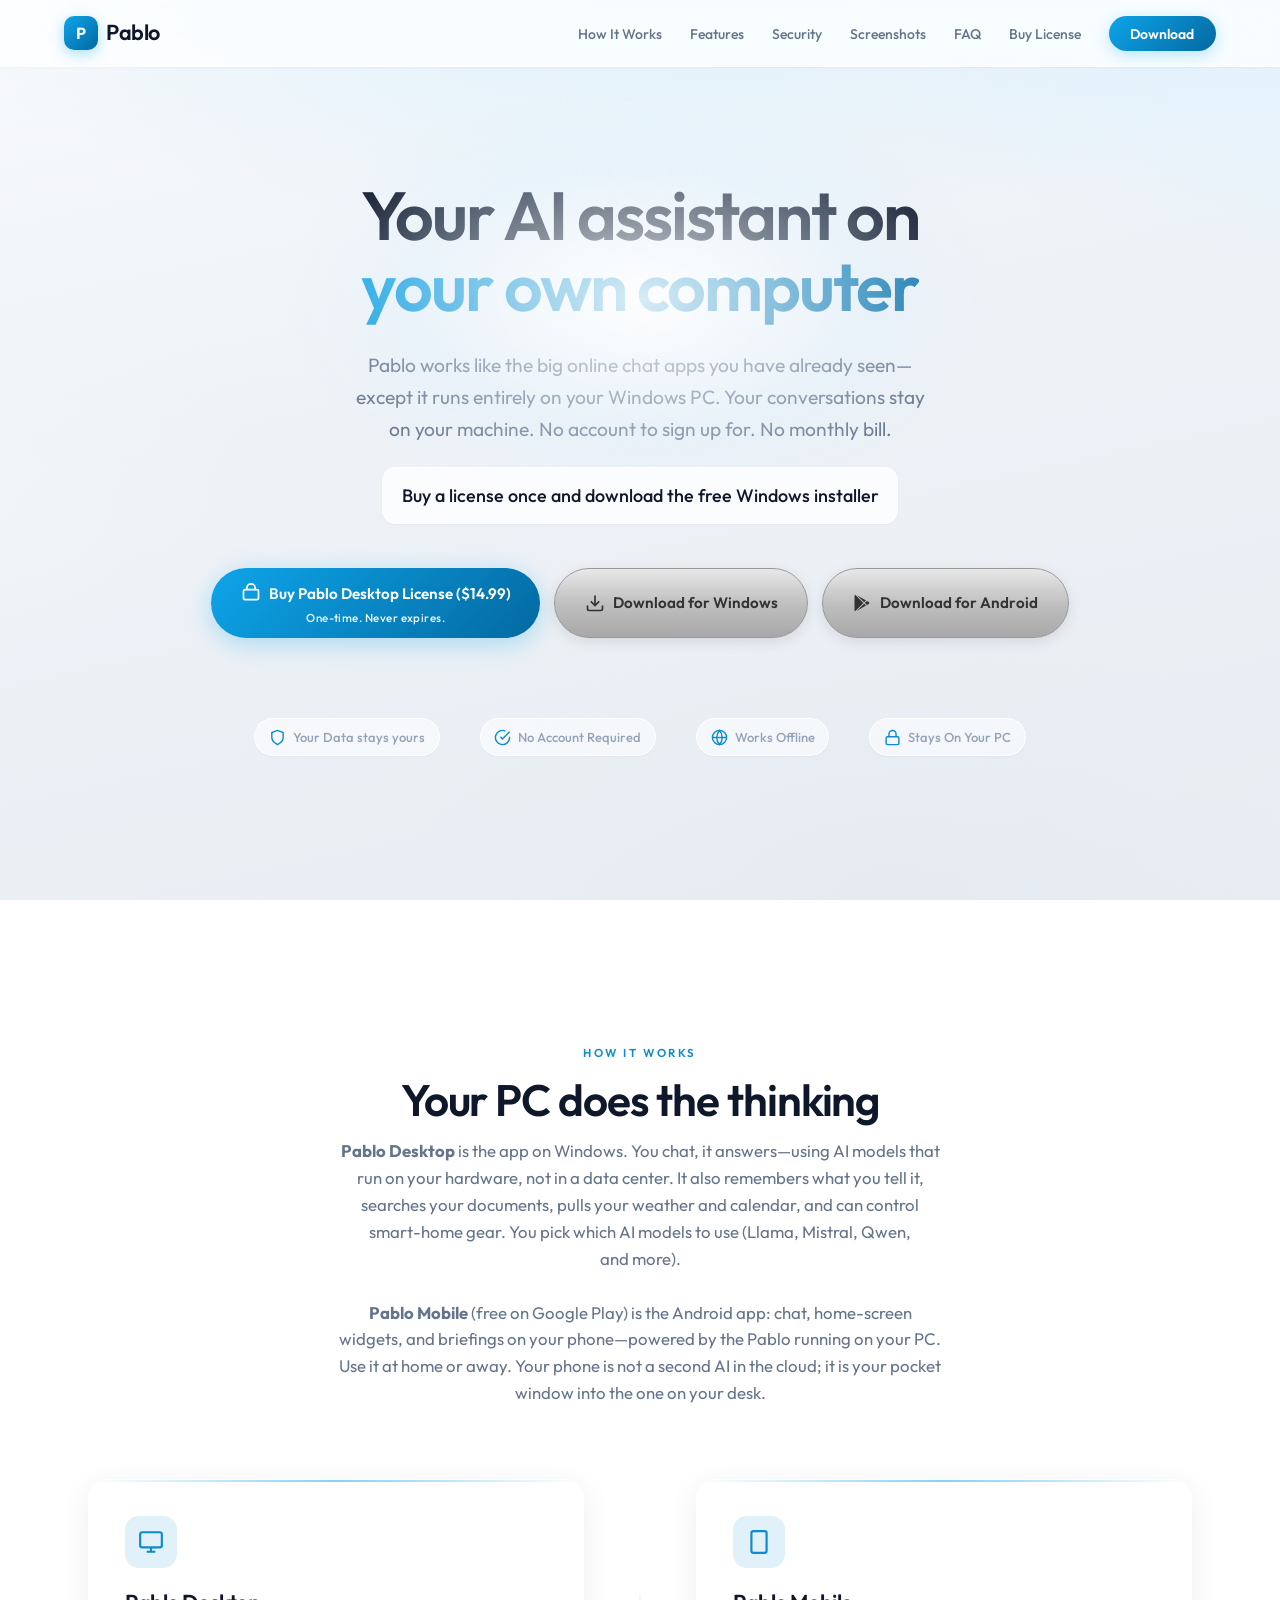
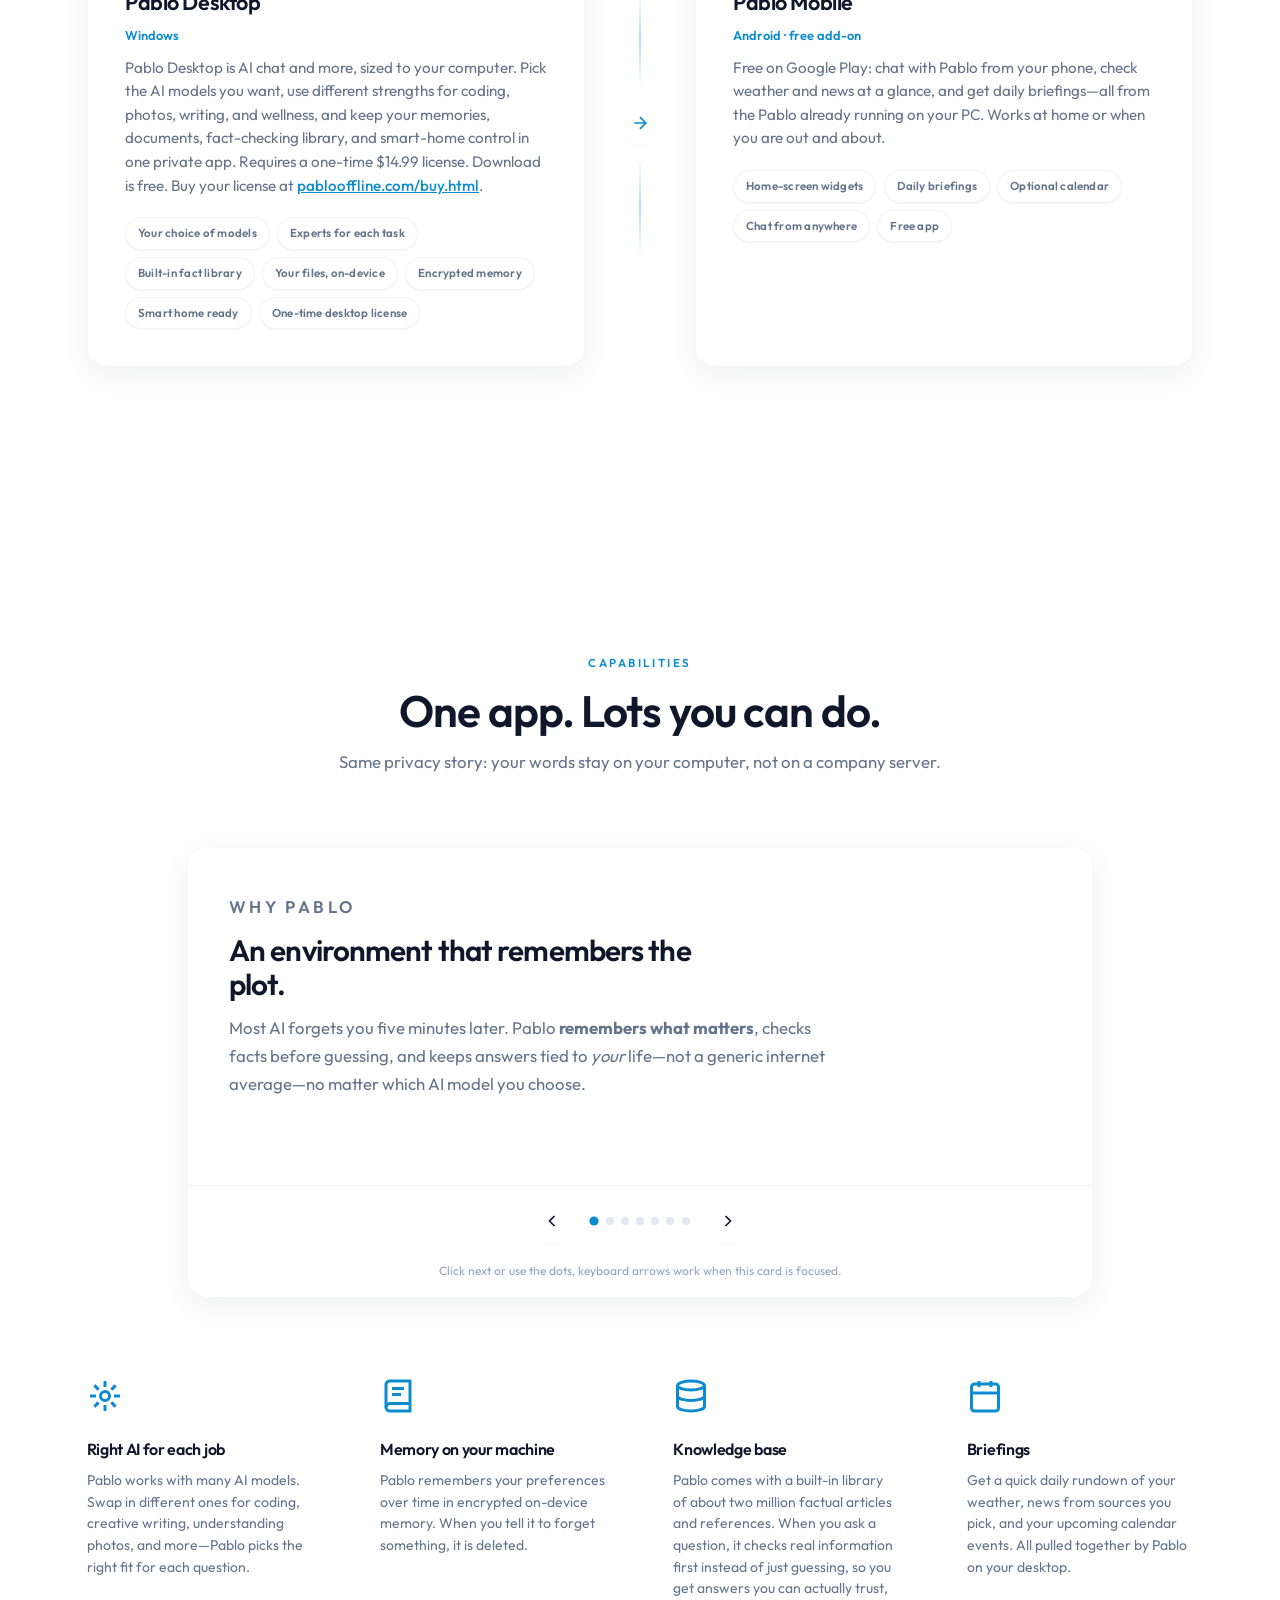
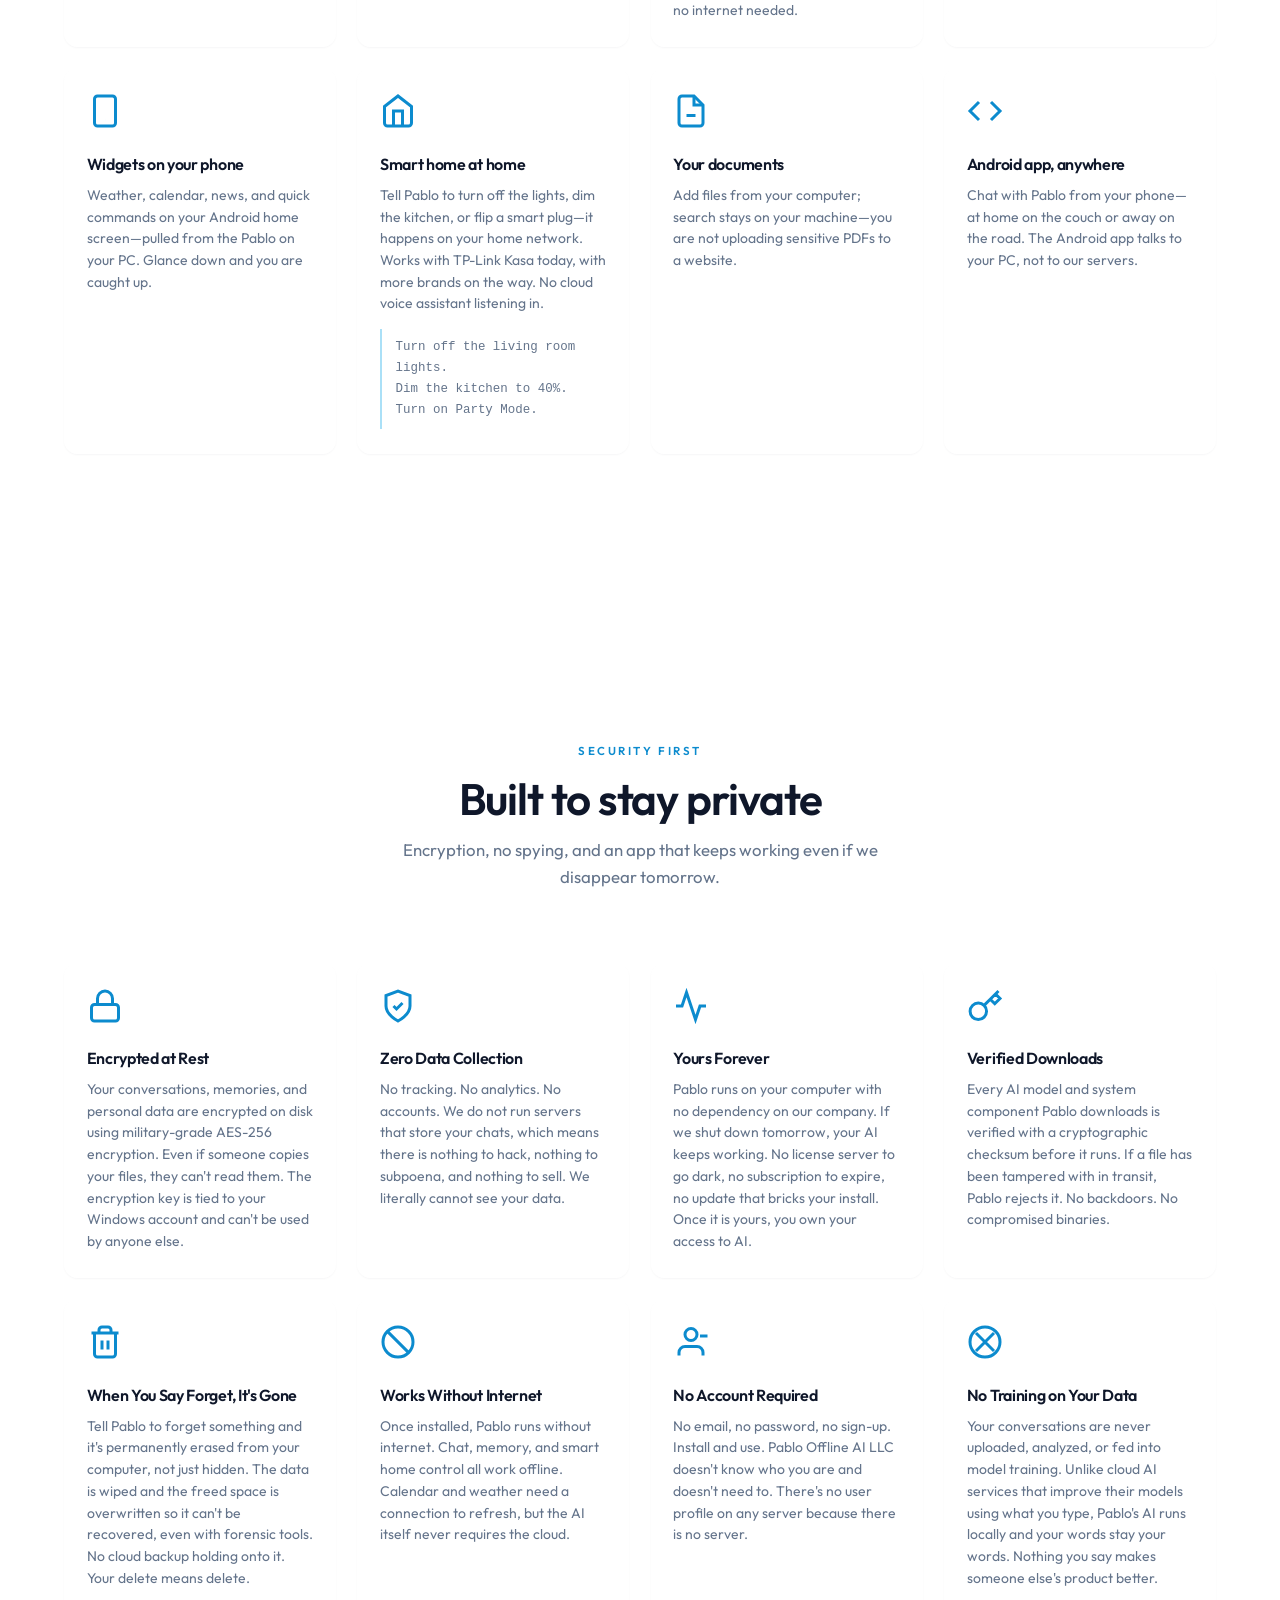
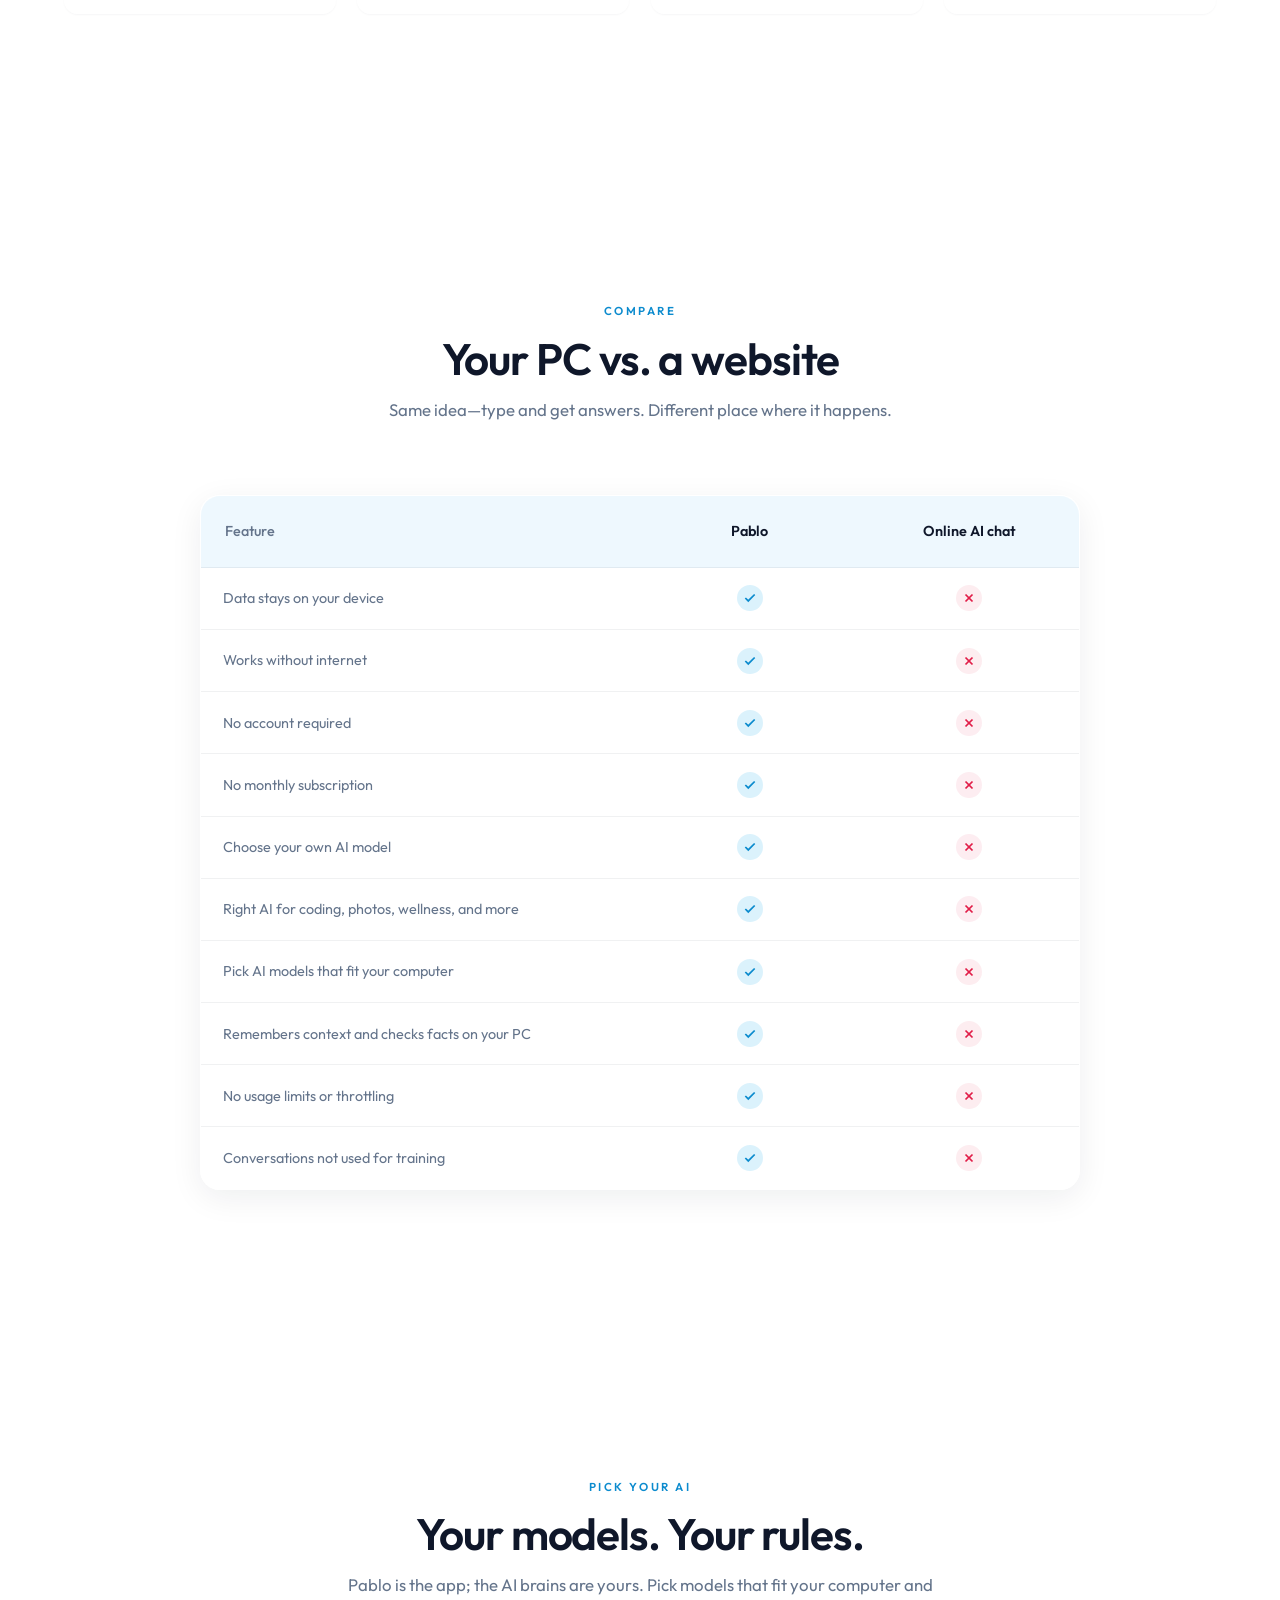
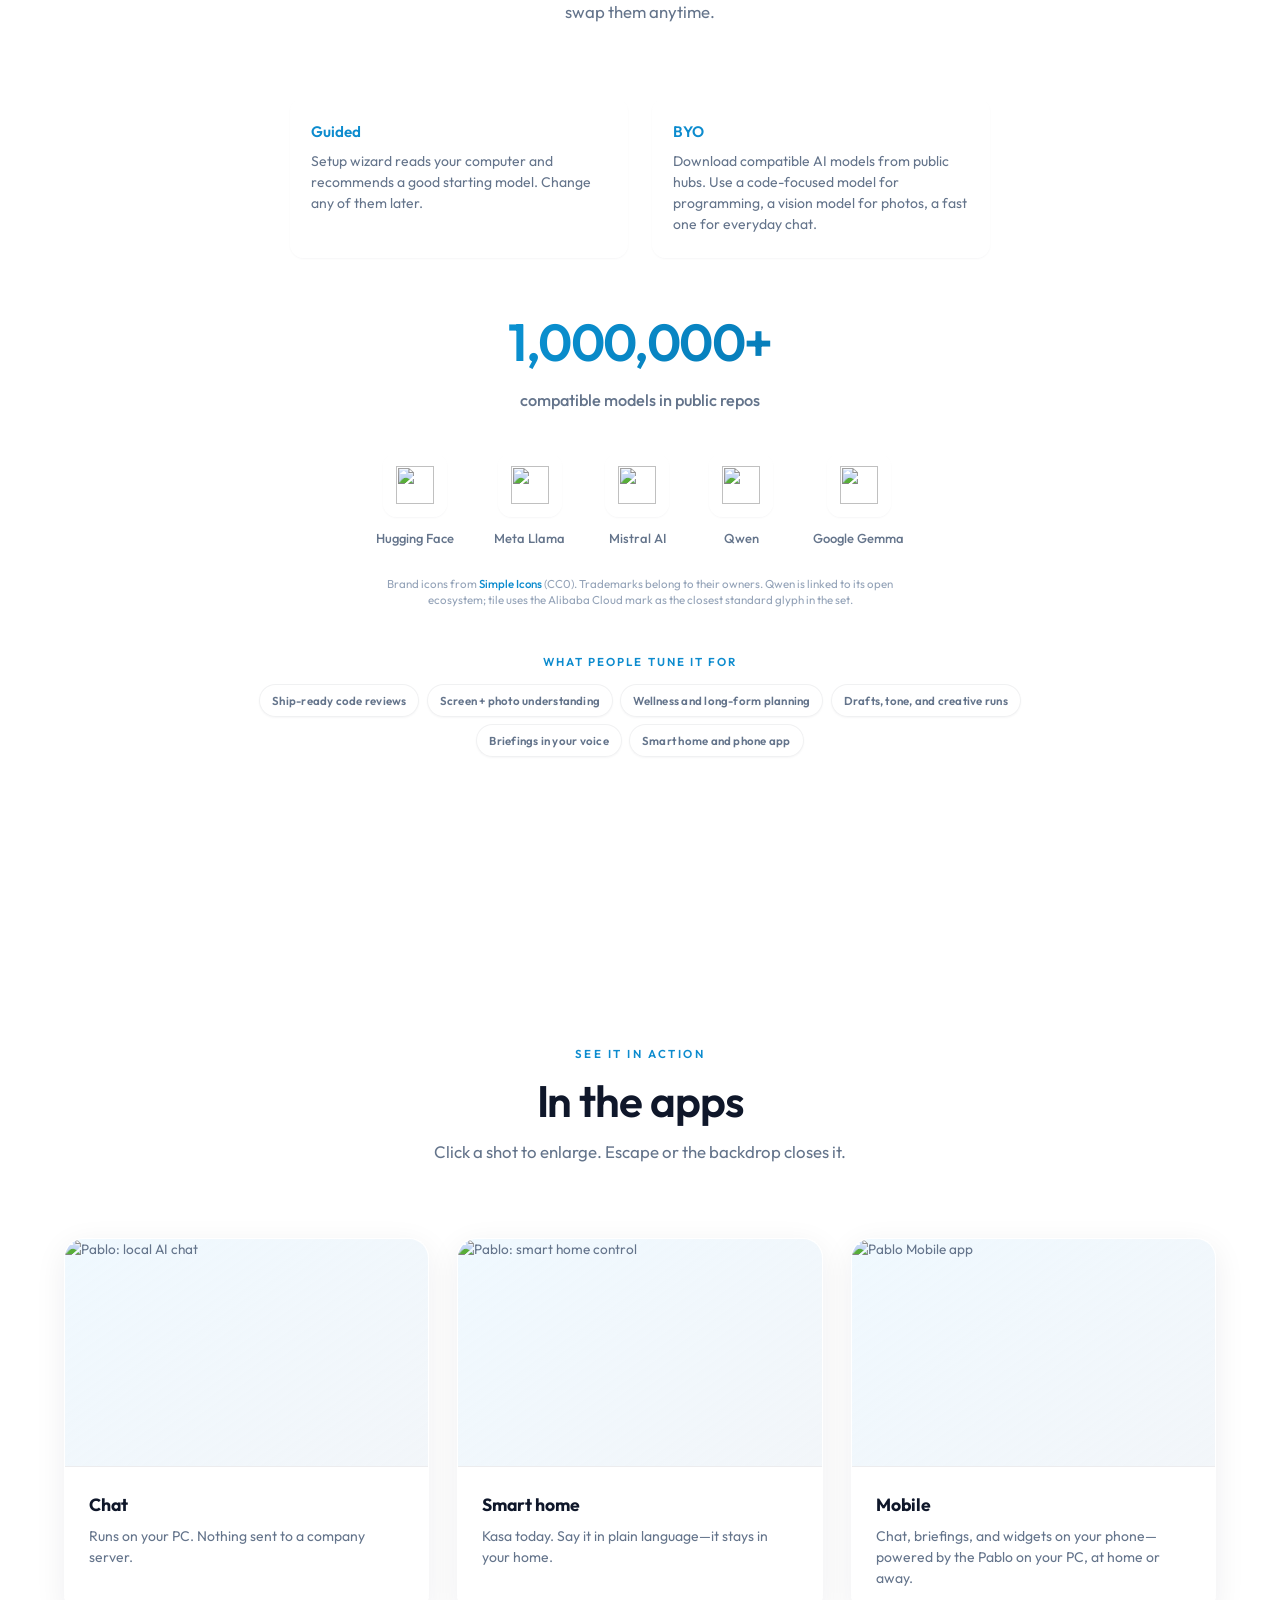
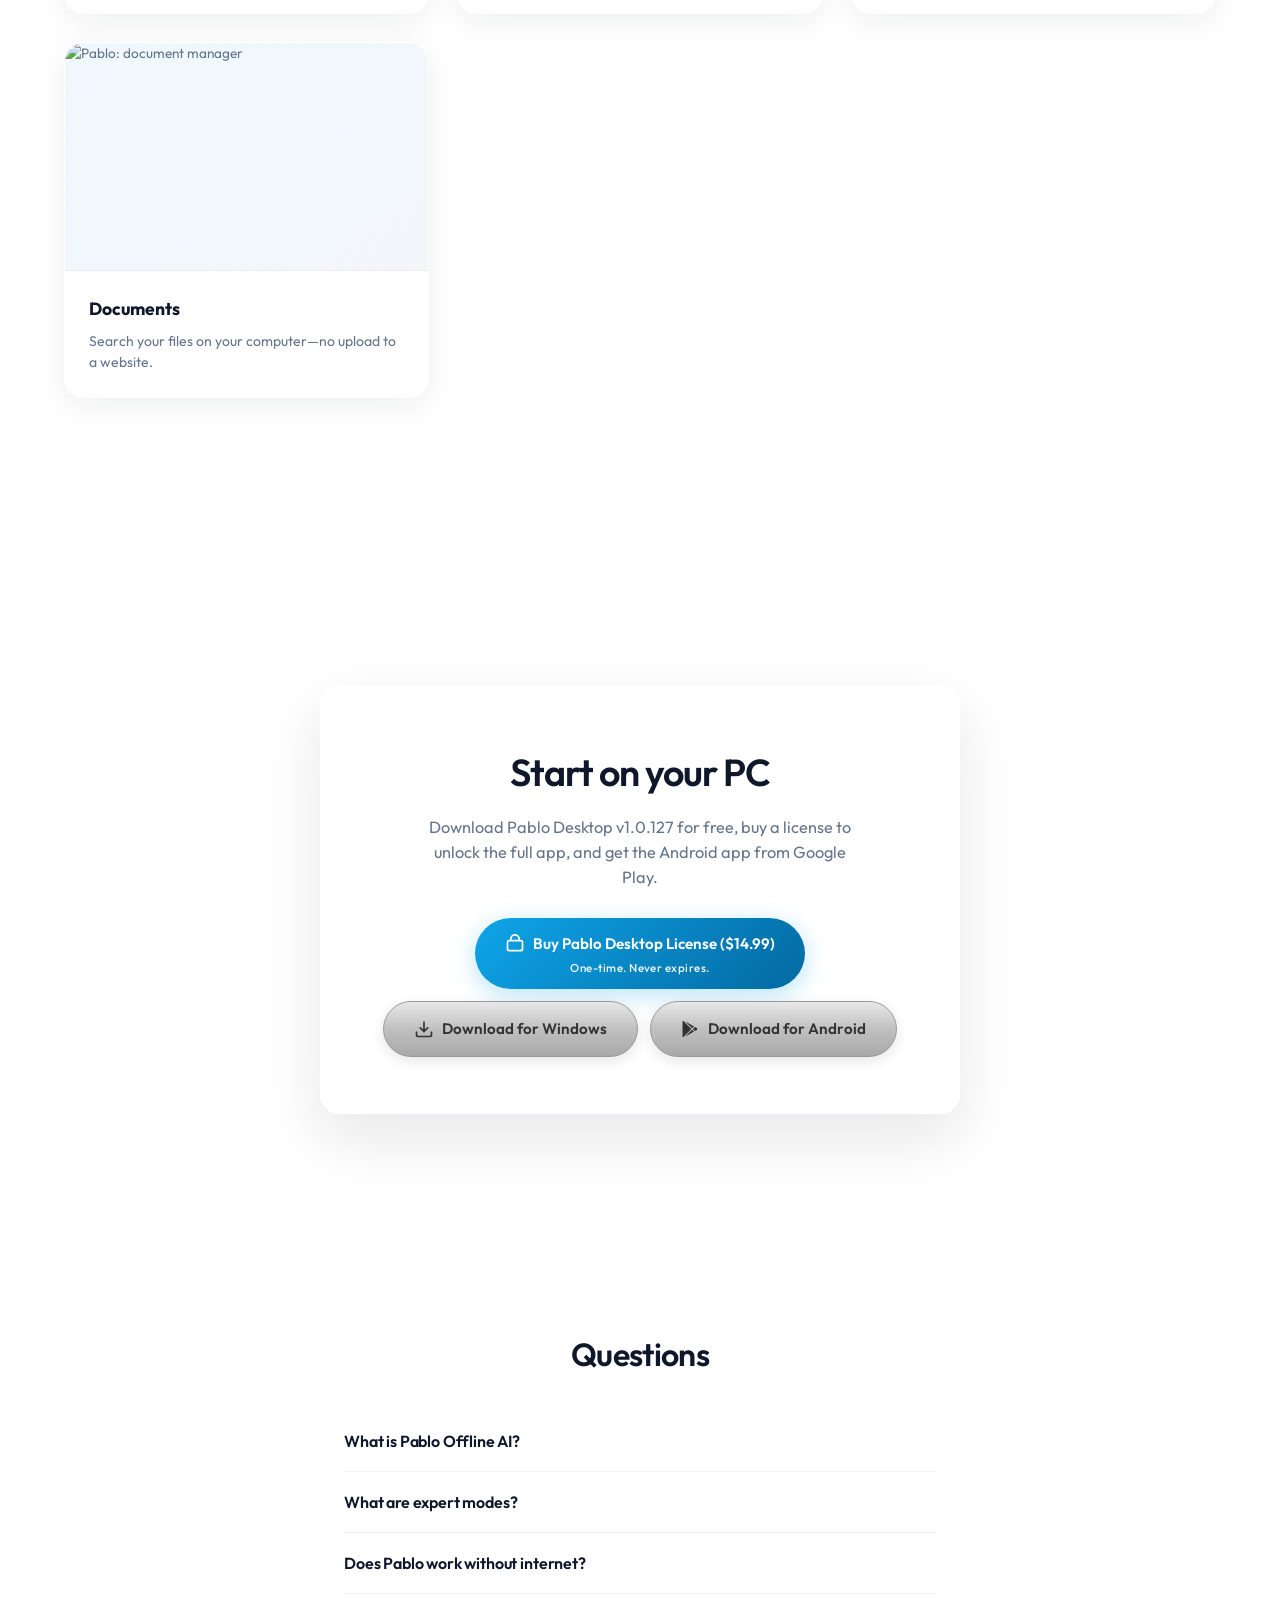
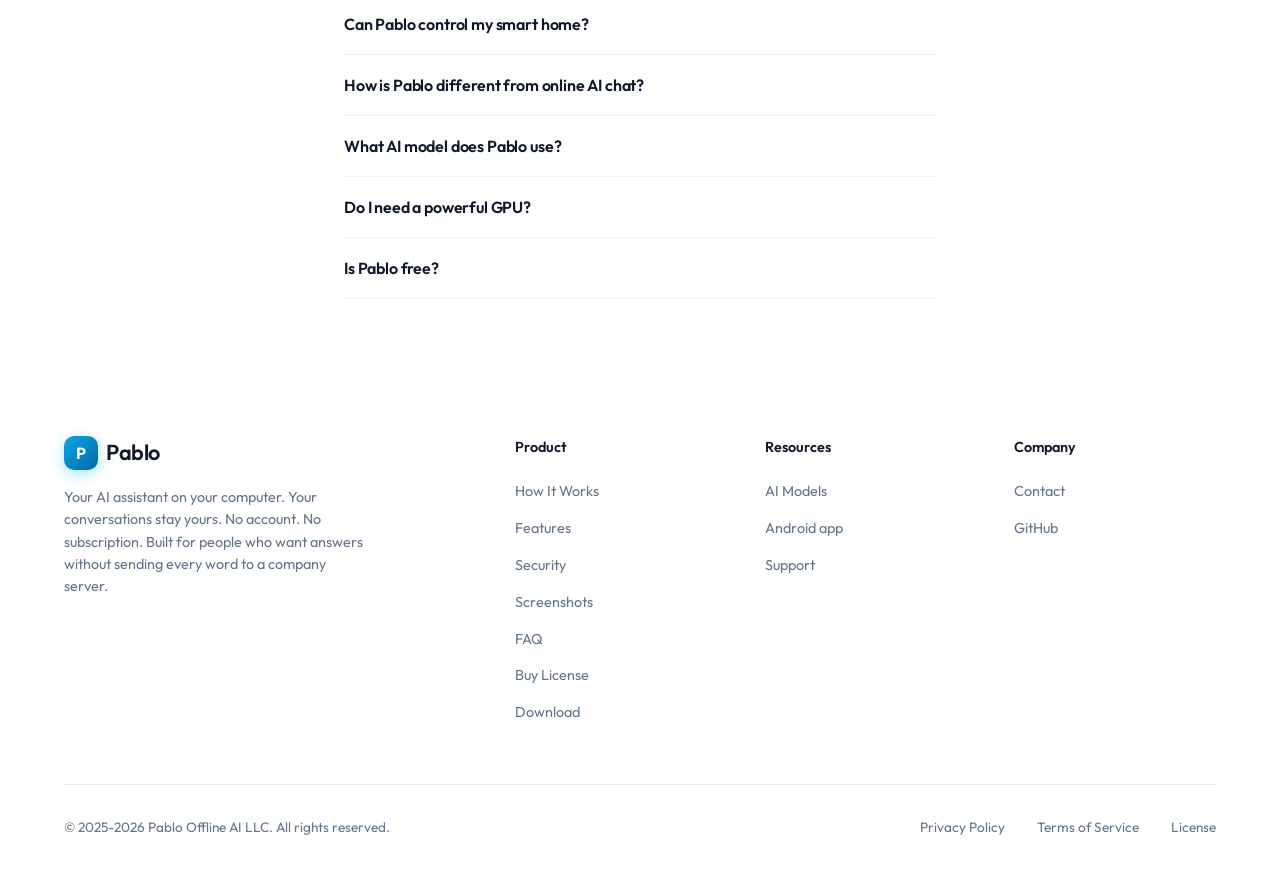
==== index.html @ 3b5ea23f "Update hero description in index.html" ====
<!DOCTYPE html>
<html lang="en">
<head>
    <meta charset="UTF-8">
    <meta name="viewport" content="width=device-width, initial-scale=1.0">
    <title>Pablo Offline AI: Your Private Assistant on Your Windows PC</title>
    <meta name="description" content="Pablo is your AI assistant that runs on your computer—not on someone else's servers. Ask questions, get answers, remember context, control smart home, and use a free Android companion. No account. No subscription. Free Windows download; one-time license unlocks the full app.">
    <meta name="keywords" content="offline ai chat, private ai assistant, ai on your computer, windows ai chat, smart home ai, pablo offline ai, no subscription ai, encrypted ai memory">
    <link rel="canonical" href="https://www.pablooffline.com/">
    <meta name="theme-color" content="#f8fafc">

    <!-- Open Graph -->
    <meta property="og:title" content="Pablo Offline AI: Your assistant on Your PC">
    <meta property="og:description" content="Works like online AI service—but runs on your Windows PC. Your conversations stay private. No account, no subscription. Free download; one-time license unlocks the full desktop app; Android companion is free.">
    <meta property="og:type" content="website">
    <meta property="og:url" content="https://www.pablooffline.com/">
    <meta property="og:site_name" content="Pablo Offline AI">

    <link rel="preconnect" href="https://fonts.googleapis.com">
    <link rel="preconnect" href="https://fonts.gstatic.com" crossorigin>
    <link href="https://fonts.googleapis.com/css2?family=Outfit:wght@300;400;500;600;700&display=swap" rel="stylesheet">
    <style>
        * {
            margin: 0;
            padding: 0;
            box-sizing: border-box;
        }

        :root {
            --snow: #f8fafc;
            --frost: #eef2f7;
            --ice: #e2e8f0;
            --glass: rgba(255, 255, 255, 0.55);
            --glass-strong: rgba(255, 255, 255, 0.78);
            --glass-border: rgba(255, 255, 255, 0.9);
            --glass-outline: rgba(15, 23, 42, 0.06);
            --text: #0f172a;
            --text-muted: #64748b;
            --text-soft: #94a3b8;
            --accent: #0c8bce;
            --accent-hover: #0a6fa8;
            --accent-dim: rgba(12, 139, 206, 0.12);
            --border: rgba(15, 23, 42, 0.08);
            --shadow-sm: 0 1px 2px rgba(15, 23, 42, 0.04);
            --shadow-md: 0 8px 32px rgba(15, 23, 42, 0.07);
            --shadow-lg: 0 24px 64px rgba(15, 23, 42, 0.1);
            --gradient-1: linear-gradient(135deg, #0ea5e9 0%, #0369a1 100%);
            --gradient-2: linear-gradient(135deg, #38bdf8 0%, #0c8bce 100%);
            --radius: 20px;
            --radius-sm: 14px;
            --blur: blur(28px) saturate(160%);
        }

        html {
            scroll-behavior: smooth;
            color-scheme: light;
        }

        body {
            font-family: 'Outfit', -apple-system, BlinkMacSystemFont, 'Segoe UI', sans-serif;
            color: var(--text);
            line-height: 1.55;
            font-weight: 400;
            overflow-x: hidden;
            position: relative;
            min-height: 100vh;
        }

        body::before {
            content: '';
            position: fixed;
            inset: 0;
            z-index: -2;
            background:
                radial-gradient(ellipse 120% 90% at 50% -25%, rgba(186, 230, 253, 0.65) 0%, transparent 58%),
                radial-gradient(ellipse 70% 50% at 105% 5%, rgba(224, 242, 254, 0.85) 0%, transparent 52%),
                radial-gradient(ellipse 55% 45% at -5% 55%, rgba(241, 245, 249, 0.95) 0%, transparent 48%),
                radial-gradient(ellipse 80% 60% at 70% 100%, rgba(226, 232, 240, 0.5) 0%, transparent 50%),
                linear-gradient(168deg, #f8fafc 0%, #eef2f7 42%, #e8edf3 100%);
            pointer-events: none;
        }

        body::after {
            content: '';
            position: fixed;
            inset: 0;
            z-index: -1;
            background-image:
                radial-gradient(circle at 20% 30%, rgba(255, 255, 255, 0.35) 0%, transparent 2px),
                radial-gradient(circle at 80% 70%, rgba(255, 255, 255, 0.25) 0%, transparent 1.5px);
            background-size: 120px 120px, 180px 180px;
            opacity: 0.45;
            pointer-events: none;
        }

        /* Navigation */
        nav {
            position: fixed;
            top: 0;
            left: 0;
            right: 0;
            z-index: 1000;
            padding: 1rem 5%;
            display: flex;
            justify-content: space-between;
            align-items: center;
            background: var(--glass-strong);
            backdrop-filter: var(--blur);
            -webkit-backdrop-filter: var(--blur);
            border-bottom: 1px solid var(--glass-border);
            box-shadow: var(--shadow-sm);
        }

        .logo {
            font-size: 1.35rem;
            font-weight: 600;
            letter-spacing: -0.02em;
            color: var(--text);
            text-decoration: none;
            display: flex;
            align-items: center;
            gap: 0.5rem;
        }

        .logo-icon {
            width: 34px;
            height: 34px;
            background: var(--gradient-1);
            border-radius: 10px;
            display: flex;
            align-items: center;
            justify-content: center;
            font-weight: 700;
            font-size: 1rem;
            color: #fff;
            box-shadow: 0 4px 14px rgba(14, 165, 233, 0.35);
        }

        .nav-links {
            display: flex;
            gap: 1.75rem;
            list-style: none;
            align-items: center;
        }

        .nav-links a {
            color: var(--text-muted);
            text-decoration: none;
            font-size: 0.875rem;
            font-weight: 500;
            transition: color 0.2s ease;
        }

        .nav-links a:hover {
            color: var(--text);
        }

        .nav-cta {
            background: var(--gradient-1);
            color: #fff !important;
            padding: 0.55rem 1.35rem;
            border-radius: 999px;
            font-weight: 600 !important;
            box-shadow: 0 4px 16px rgba(14, 165, 233, 0.28);
        }

        .nav-cta:hover {
            filter: brightness(1.05);
            transform: translateY(-1px);
        }

        /* Hero Section */
        .hero {
            min-height: 100vh;
            min-height: 100dvh;
            display: flex;
            flex-direction: column;
            justify-content: center;
            align-items: center;
            text-align: center;
            padding: clamp(6rem, 14vh, 9rem) 5% clamp(4rem, 10vh, 6rem);
            position: relative;
            overflow: hidden;
        }

        .hero::before {
            content: '';
            position: absolute;
            top: 10%;
            left: 50%;
            transform: translateX(-50%);
            width: min(100%, 720px);
            height: 420px;
            background: radial-gradient(ellipse at center, rgba(255, 255, 255, 0.85) 0%, rgba(224, 242, 254, 0.35) 45%, transparent 70%);
            pointer-events: none;
            filter: blur(2px);
        }

        @media (prefers-reduced-motion: reduce) {
            .btn-primary:hover,
            .btn-secondary:hover,
            .btn-silver:hover,
            .screenshot-card:hover,
            .download-card:hover,
            .security-card:hover { transform: none; }
        }

        .hero h1 {
            font-size: clamp(2.75rem, 7vw, 4.25rem);
            font-weight: 600;
            letter-spacing: -0.03em;
            line-height: 1.05;
            margin-bottom: clamp(1.25rem, 3vw, 1.75rem);
            max-width: min(36rem, 92vw);
        }

        .hero h1 span {
            background: var(--gradient-1);
            -webkit-background-clip: text;
            -webkit-text-fill-color: transparent;
            background-clip: text;
        }

        .hero-subtitle {
            font-size: clamp(1.05rem, 2.2vw, 1.2rem);
            font-weight: 400;
            color: var(--text-muted);
            max-width: 36rem;
            margin-bottom: clamp(1rem, 3vw, 1.35rem);
            line-height: 1.65;
        }

        .hero-plain {
            font-size: clamp(1.02rem, 2vw, 1.12rem);
            font-weight: 500;
            color: var(--text);
            max-width: 34rem;
            margin: 0 auto clamp(2rem, 5vw, 2.75rem);
            line-height: 1.55;
            padding: 0.85rem 1.15rem;
            background: var(--glass-strong);
            backdrop-filter: var(--blur);
            -webkit-backdrop-filter: var(--blur);
            border: 1px solid var(--glass-border);
            border-radius: var(--radius-sm);
            box-shadow: var(--shadow-sm);
        }

        .hero-ctas {
            display: flex;
            gap: 0.85rem;
            flex-wrap: wrap;
            justify-content: center;
        }

        .btn {
            display: inline-flex;
            align-items: center;
            gap: 0.5rem;
            padding: 0.95rem 1.85rem;
            border-radius: 999px;
            font-size: 0.95rem;
            font-weight: 600;
            text-decoration: none;
            transition: transform 0.2s ease, box-shadow 0.2s ease, background 0.2s ease;
            cursor: pointer;
            border: none;
        }

        .btn-primary {
            background: var(--gradient-1);
            color: #fff;
            box-shadow: 0 6px 24px rgba(14, 165, 233, 0.3);
        }

        .btn-primary:hover {
            transform: translateY(-2px);
            box-shadow: 0 12px 36px rgba(14, 165, 233, 0.35);
        }

        .btn-secondary {
            background: var(--glass-strong);
            backdrop-filter: var(--blur);
            -webkit-backdrop-filter: var(--blur);
            color: var(--text);
            border: 1px solid var(--glass-border);
            box-shadow: var(--shadow-sm);
        }

        .btn-secondary:hover {
            background: #fff;
            transform: translateY(-2px);
        }

        /* Primary buy CTA with subtitle */
        .btn-cta-buy {
            flex-direction: column;
            align-items: center;
            gap: 0.35rem;
            padding-top: 0.85rem;
            padding-bottom: 0.85rem;
        }

        .btn-cta-buy .btn-buy-line {
            display: inline-flex;
            align-items: center;
            gap: 0.5rem;
        }

        .btn-cta-buy .btn-buy-sub {
            font-size: 0.72rem;
            font-weight: 500;
            letter-spacing: 0.04em;
            opacity: 0.92;
            line-height: 1.2;
        }

        /* Metallic silver secondary download buttons */
        .btn-silver {
            background: linear-gradient(180deg, #e8e8e8 0%, #c0c0c0 50%, #a8a8a8 100%);
            color: #333;
            border: 1px solid #999;
            box-shadow: 0 4px 14px rgba(15, 23, 42, 0.1);
        }

        .btn-silver:hover {
            background: linear-gradient(180deg, #f2f2f2 0%, #d4d4d4 50%, #c4c4c4 100%);
            transform: translateY(-2px);
            box-shadow: 0 8px 22px rgba(15, 23, 42, 0.12);
        }

        .btn-silver .btn-icon {
            color: #333;
            flex-shrink: 0;
        }

        .btn-icon {
            width: 20px;
            height: 20px;
        }

        /* Trust Bar */
        .trust-bar {
            display: flex;
            justify-content: center;
            gap: clamp(1rem, 4vw, 2.5rem);
            margin-top: clamp(3rem, 8vw, 5rem);
            flex-wrap: wrap;
            max-width: 52rem;
        }

        .trust-item {
            display: flex;
            align-items: center;
            gap: 0.45rem;
            color: var(--text-soft);
            font-size: 0.8125rem;
            font-weight: 500;
            padding: 0.5rem 0.85rem;
            background: var(--glass);
            backdrop-filter: var(--blur);
            -webkit-backdrop-filter: var(--blur);
            border: 1px solid var(--glass-border);
            border-radius: 999px;
            box-shadow: var(--shadow-sm);
        }

        .trust-item svg {
            width: 17px;
            height: 17px;
            color: var(--accent);
            flex-shrink: 0;
        }

        /* Section Styling */
        section {
            padding: clamp(5rem, 12vw, 9rem) 5%;
            position: relative;
        }

        .section-header {
            text-align: center;
            max-width: 38rem;
            margin: 0 auto clamp(3rem, 7vw, 4.5rem);
        }

        .section-label {
            text-transform: uppercase;
            font-size: 0.72rem;
            font-weight: 600;
            letter-spacing: 0.22em;
            color: var(--accent);
            margin-bottom: 0.85rem;
        }

        .section-title {
            font-size: clamp(2rem, 4.5vw, 2.75rem);
            font-weight: 600;
            letter-spacing: -0.025em;
            margin-bottom: 0.85rem;
            line-height: 1.12;
        }

        .section-subtitle {
            color: var(--text-muted);
            font-size: 1.05rem;
            font-weight: 400;
            line-height: 1.6;
            text-wrap: pretty;
        }

        .chip-row {
            display: flex;
            flex-wrap: wrap;
            gap: 0.45rem;
            margin-top: 1.25rem;
        }

        .chip {
            font-size: 0.72rem;
            font-weight: 600;
            letter-spacing: 0.02em;
            padding: 0.4rem 0.75rem;
            border-radius: 999px;
            background: rgba(255, 255, 255, 0.75);
            border: 1px solid var(--glass-outline);
            color: var(--text-muted);
            box-shadow: var(--shadow-sm);
        }

        /* How It Works */
        .how-it-works {
            background: transparent;
        }

        .architecture {
            display: grid;
            grid-template-columns: 1fr auto 1fr;
            gap: clamp(1.25rem, 3vw, 2rem);
            align-items: stretch;
            max-width: 1120px;
            margin: 0 auto;
            padding: 0 0.5rem;
        }

        .component-card {
            background: var(--glass);
            backdrop-filter: var(--blur);
            -webkit-backdrop-filter: var(--blur);
            border: 1px solid var(--glass-border);
            border-radius: var(--radius);
            padding: clamp(1.75rem, 4vw, 2.25rem);
            position: relative;
            overflow: hidden;
            box-shadow: var(--shadow-md);
        }

        .component-card::before {
            content: '';
            position: absolute;
            top: 0;
            left: 0;
            right: 0;
            height: 2px;
            background: linear-gradient(90deg, transparent, rgba(14, 165, 233, 0.5), transparent);
        }

        .component-icon {
            width: 52px;
            height: 52px;
            background: var(--accent-dim);
            border-radius: var(--radius-sm);
            display: flex;
            align-items: center;
            justify-content: center;
            margin-bottom: 1.15rem;
        }

        .component-icon svg {
            width: 26px;
            height: 26px;
            color: var(--accent);
        }

        .component-card h3 {
            font-size: 1.35rem;
            font-weight: 600;
            letter-spacing: -0.02em;
            margin-bottom: 0.35rem;
        }

        .component-card .platform {
            color: var(--accent);
            font-size: 0.8rem;
            font-weight: 600;
            margin-bottom: 0.65rem;
        }

        .component-card .lede {
            color: var(--text-muted);
            margin-bottom: 0;
            font-size: 0.95rem;
            line-height: 1.55;
            text-wrap: pretty;
        }

        .component-card .lede a {
            color: var(--accent);
            font-weight: 500;
            text-decoration: underline;
        }

        .component-card .lede a:hover {
            color: var(--accent-hover);
        }

        .component-features {
            list-style: none;
        }

        .component-features li {
            display: flex;
            align-items: center;
            gap: 0.75rem;
            padding: 0.5rem 0;
            color: var(--text-muted);
            font-size: 0.9rem;
        }

        .component-features li svg {
            width: 18px;
            height: 18px;
            color: var(--accent);
            flex-shrink: 0;
        }

        .connection-line {
            display: flex;
            flex-direction: column;
            align-items: center;
            justify-content: center;
            gap: 0.75rem;
            min-width: 48px;
        }

        .connection-line .line {
            width: 2px;
            flex: 1;
            min-height: 48px;
            max-height: 100px;
            background: linear-gradient(to bottom, transparent, rgba(14, 165, 233, 0.35), transparent);
            border-radius: 2px;
        }

        .connection-line .icon {
            width: 44px;
            height: 44px;
            background: var(--glass-strong);
            backdrop-filter: var(--blur);
            -webkit-backdrop-filter: var(--blur);
            border: 1px solid var(--glass-border);
            border-radius: 50%;
            display: flex;
            align-items: center;
            justify-content: center;
            box-shadow: var(--shadow-sm);
        }

        .connection-line svg {
            width: 20px;
            height: 20px;
            color: var(--accent);
        }

        /* Screenshots */
        .screenshots {
            background: transparent;
        }

        .screenshot-grid {
            display: grid;
            grid-template-columns: repeat(auto-fit, minmax(280px, 1fr));
            gap: clamp(1.25rem, 3vw, 1.75rem);
            max-width: 1180px;
            margin: 0 auto;
        }

        .screenshot-card {
            background: var(--glass);
            backdrop-filter: var(--blur);
            -webkit-backdrop-filter: var(--blur);
            border: 1px solid var(--glass-border);
            border-radius: var(--radius);
            overflow: hidden;
            transition: transform 0.35s ease, box-shadow 0.35s ease;
            box-shadow: var(--shadow-md);
        }

        .screenshot-card:hover {
            transform: translateY(-6px);
            box-shadow: var(--shadow-lg);
        }

        .screenshot-placeholder {
            aspect-ratio: 16/10;
            background: linear-gradient(145deg, rgba(224, 242, 254, 0.5) 0%, rgba(241, 245, 249, 0.9) 100%);
            display: flex;
            align-items: center;
            justify-content: center;
            color: var(--text-muted);
            font-size: 0.85rem;
            border-bottom: 1px solid var(--glass-outline);
            overflow: hidden;
        }
        .screenshot-placeholder img {
            width: 100%;
            height: 100%;
            object-fit: cover;
            object-position: top center;
            display: block;
        }

        a.screenshot-fullsize-link {
            display: block;
            text-decoration: none;
            color: inherit;
            border-bottom: 1px solid var(--border);
            cursor: zoom-in;
        }
        a.screenshot-fullsize-link:focus {
            outline: none;
        }
        a.screenshot-fullsize-link:focus-visible {
            outline: 2px solid var(--accent);
            outline-offset: 2px;
        }
        a.screenshot-fullsize-link:hover .screenshot-placeholder img {
            opacity: 0.92;
        }
        a.screenshot-fullsize-link .screenshot-placeholder {
            border-bottom: none;
        }

        /* Screenshot lightbox overlay */
        .screenshot-lightbox {
            position: fixed;
            inset: 0;
            z-index: 10000;
            display: flex;
            align-items: center;
            justify-content: center;
            padding: 3.5rem 1.25rem 1.25rem;
            background: rgba(248, 250, 252, 0.72);
            backdrop-filter: blur(16px) saturate(140%);
            -webkit-backdrop-filter: blur(16px) saturate(140%);
            cursor: pointer;
            box-sizing: border-box;
        }
        .screenshot-lightbox[hidden] {
            display: none !important;
        }
        .screenshot-lightbox-close {
            position: absolute;
            top: 1rem;
            right: 1rem;
            width: 2.75rem;
            height: 2.75rem;
            border: 1px solid var(--glass-border);
            border-radius: 12px;
            background: var(--glass-strong);
            backdrop-filter: var(--blur);
            -webkit-backdrop-filter: var(--blur);
            color: var(--text);
            font-size: 1.65rem;
            line-height: 1;
            cursor: pointer;
            display: flex;
            align-items: center;
            justify-content: center;
            z-index: 10002;
            transition: background 0.2s, border-color 0.2s, box-shadow 0.2s;
            box-shadow: var(--shadow-md);
        }
        .screenshot-lightbox-close:hover {
            background: #fff;
            border-color: rgba(14, 165, 233, 0.35);
        }
        .screenshot-lightbox-close:focus {
            outline: none;
        }
        .screenshot-lightbox-close:focus-visible {
            outline: 2px solid var(--accent);
            outline-offset: 2px;
        }
        .screenshot-lightbox-inner {
            position: relative;
            max-width: min(92vw, 1600px);
            max-height: 88vh;
            cursor: default;
        }
        .screenshot-lightbox-inner img {
            max-width: 92vw;
            max-height: 88vh;
            width: auto;
            height: auto;
            object-fit: contain;
            display: block;
            margin: 0 auto;
            border-radius: var(--radius-sm);
            box-shadow: 0 32px 80px rgba(15, 23, 42, 0.18);
            border: 1px solid var(--glass-border);
        }

        .screenshot-card-content {
            padding: 1.5rem;
        }

        .screenshot-card h4 {
            font-size: 1.1rem;
            margin-bottom: 0.5rem;
        }

        .screenshot-card p {
            color: var(--text-muted);
            font-size: 0.875rem;
            line-height: 1.5;
        }

        #faq details summary::-webkit-details-marker {
            display: none;
        }

        /* Feature showcase (deep capabilities) */
        .feature-showcase {
            background: transparent;
        }

        .command-examples {
            font-family: ui-monospace, "Cascadia Mono", "Consolas", monospace;
            font-size: 0.78rem;
            color: var(--text-muted);
            margin-top: 0.85rem;
            line-height: 1.7;
            border-left: 2px solid rgba(14, 165, 233, 0.35);
            padding-left: 0.85rem;
            background: rgba(255, 255, 255, 0.4);
            border-radius: 0 var(--radius-sm) var(--radius-sm) 0;
            padding-top: 0.5rem;
            padding-bottom: 0.5rem;
        }

        .model-source-icon img {
            width: 38px;
            height: 38px;
            display: block;
            object-fit: contain;
        }

        .models-ecosystem-note {
            margin-top: 1.75rem;
            font-size: 0.72rem;
            color: var(--text-soft);
            line-height: 1.45;
            max-width: 32rem;
            margin-left: auto;
            margin-right: auto;
        }

        .models-ecosystem-note a {
            color: var(--accent);
            text-decoration: none;
            font-weight: 500;
        }

        .models-ecosystem-note a:hover {
            text-decoration: underline;
        }

        .models-usecases {
            margin-top: clamp(2rem, 5vw, 2.75rem);
            text-align: center;
        }

        .models-usecases-label {
            font-size: 0.72rem;
            font-weight: 600;
            letter-spacing: 0.18em;
            text-transform: uppercase;
            color: var(--accent);
            margin-bottom: 0.85rem;
        }

        .models-usecases .chip-row {
            justify-content: center;
            margin-top: 0;
        }

        /* Product tour carousel (feature highlights) */
        .product-tour {
            max-width: 920px;
            margin: 0 auto clamp(2.5rem, 6vw, 3.5rem);
            padding: 0 0.5rem;
        }

        .product-tour-inner {
            background: var(--glass-strong);
            backdrop-filter: var(--blur);
            -webkit-backdrop-filter: var(--blur);
            border: 1px solid var(--glass-border);
            border-radius: var(--radius);
            box-shadow: var(--shadow-md);
            overflow: hidden;
        }

        .product-tour-viewport {
            overflow: hidden;
            position: relative;
        }

        .product-tour-track {
            display: flex;
            transition: transform 0.55s cubic-bezier(0.25, 0.1, 0.25, 1);
            will-change: transform;
        }

        @media (prefers-reduced-motion: reduce) {
            .product-tour-track {
                transition: none;
            }
        }

        .product-tour-slide {
            flex: 0 0 100%;
            min-width: 0;
            padding: clamp(1.75rem, 4vw, 2.75rem) clamp(1.35rem, 4vw, 2.5rem);
            box-sizing: border-box;
        }

        .product-tour-kicker {
            font-size: 0.72rem;
            font-weight: 600;
            letter-spacing: 0.2em;
            text-transform: uppercase;
            color: var(--accent);
            margin-bottom: 0.75rem;
        }

        .product-tour-slide h3 {
            font-size: clamp(1.45rem, 3.2vw, 1.85rem);
            font-weight: 600;
            letter-spacing: -0.03em;
            line-height: 1.15;
            margin-bottom: 0.85rem;
            max-width: 32rem;
        }

        .product-tour-slide p {
            color: var(--text-muted);
            font-size: clamp(0.95rem, 1.8vw, 1.05rem);
            line-height: 1.65;
            max-width: 38rem;
            text-wrap: pretty;
        }

        .product-tour-footnote {
            margin-top: 1rem;
            font-size: 0.72rem;
            color: var(--text-soft);
            line-height: 1.45;
            max-width: 36rem;
        }

        .product-tour-controls {
            display: flex;
            align-items: center;
            justify-content: center;
            gap: 1rem;
            padding: 0.85rem 1rem 1.15rem;
            border-top: 1px solid var(--glass-outline);
            background: rgba(255, 255, 255, 0.35);
        }

        .product-tour-nav {
            width: 44px;
            height: 44px;
            border-radius: 50%;
            border: 1px solid var(--glass-border);
            background: var(--glass-strong);
            backdrop-filter: var(--blur);
            -webkit-backdrop-filter: var(--blur);
            display: flex;
            align-items: center;
            justify-content: center;
            cursor: pointer;
            color: var(--text);
            box-shadow: var(--shadow-sm);
            transition: background 0.2s, border-color 0.2s, transform 0.2s;
        }

        .product-tour-nav:hover:not(:disabled) {
            background: #fff;
            border-color: rgba(14, 165, 233, 0.35);
        }

        .product-tour-nav:disabled {
            opacity: 0.35;
            cursor: not-allowed;
        }

        .product-tour-nav svg {
            width: 20px;
            height: 20px;
        }

        .product-tour-dots {
            display: flex;
            gap: 0.45rem;
            align-items: center;
            flex-wrap: wrap;
            justify-content: center;
            max-width: min(100%, 14rem);
        }

        .product-tour-dot {
            width: 8px;
            height: 8px;
            border-radius: 50%;
            border: none;
            padding: 0;
            background: var(--ice);
            cursor: pointer;
            transition: transform 0.2s, background 0.2s;
        }

        .product-tour-dot[aria-current="true"] {
            background: var(--accent);
            transform: scale(1.15);
        }

        .product-tour-dot:focus-visible {
            outline: 2px solid var(--accent);
            outline-offset: 2px;
        }

        .product-tour-hint {
            text-align: center;
            font-size: 0.75rem;
            color: var(--text-soft);
            padding: 0 1rem 1rem;
            margin: 0;
        }

        /* Security Section */
        .security {
            background: transparent;
        }

        .security-grid {
            display: grid;
            grid-template-columns: repeat(auto-fit, minmax(260px, 1fr));
            gap: clamp(1rem, 2.5vw, 1.35rem);
            max-width: 1180px;
            margin: 0 auto;
        }

        .security-card {
            background: var(--glass);
            backdrop-filter: var(--blur);
            -webkit-backdrop-filter: var(--blur);
            border: 1px solid var(--glass-border);
            border-radius: var(--radius-sm);
            padding: 1.5rem 1.35rem;
            transition: transform 0.25s ease, box-shadow 0.25s ease;
            box-shadow: var(--shadow-sm);
        }

        .security-card:hover {
            transform: translateY(-2px);
            box-shadow: var(--shadow-md);
        }

        .security-card svg {
            width: 36px;
            height: 36px;
            color: var(--accent);
            margin-bottom: 1rem;
        }

        .security-card h4 {
            font-size: 1rem;
            font-weight: 600;
            letter-spacing: -0.02em;
            margin-bottom: 0.5rem;
        }

        .security-card p {
            color: var(--text-muted);
            font-size: 0.875rem;
            line-height: 1.55;
        }

        /* Comparison */
        .comparison {
            background: transparent;
        }

        .comparison-table {
            max-width: 880px;
            margin: 0 auto;
            background: var(--glass-strong);
            backdrop-filter: var(--blur);
            -webkit-backdrop-filter: var(--blur);
            border-radius: var(--radius);
            border: 1px solid var(--glass-border);
            overflow: hidden;
            box-shadow: var(--shadow-md);
        }

        .comparison-header {
            display: grid;
            grid-template-columns: 2fr 1fr 1fr;
            background: rgba(224, 242, 254, 0.55);
            border-bottom: 1px solid var(--glass-outline);
        }

        .comparison-header > div {
            padding: 1.5rem;
            font-weight: 600;
            text-align: center;
            color: var(--text);
            font-size: 0.9rem;
        }

        .comparison-header > div:first-child {
            text-align: left;
            color: var(--text-muted);
            font-weight: 500;
        }

        .comparison-row {
            display: grid;
            grid-template-columns: 2fr 1fr 1fr;
            border-bottom: 1px solid var(--glass-outline);
        }

        .comparison-row:last-child {
            border-bottom: none;
        }

        .comparison-row > div {
            padding: 1.1rem 1.35rem;
            display: flex;
            align-items: center;
            justify-content: center;
        }

        .comparison-row > div:first-child {
            justify-content: flex-start;
            color: var(--text-muted);
            font-size: 0.9rem;
        }

        .check {
            width: 26px;
            height: 26px;
            background: rgba(14, 165, 233, 0.15);
            border-radius: 50%;
            display: flex;
            align-items: center;
            justify-content: center;
        }

        .check svg {
            width: 14px;
            height: 14px;
            color: var(--accent);
        }

        .cross {
            width: 26px;
            height: 26px;
            background: rgba(225, 29, 72, 0.08);
            border-radius: 50%;
            display: flex;
            align-items: center;
            justify-content: center;
        }

        .cross svg {
            width: 14px;
            height: 14px;
            color: #e11d48;
        }

        /* Models Section */
        .models {
            background: transparent;
        }

        .models-content {
            max-width: 800px;
            margin: 0 auto;
            text-align: center;
        }

        .models-split {
            display: grid;
            grid-template-columns: 1fr 1fr;
            gap: clamp(1rem, 3vw, 1.5rem);
            margin-bottom: clamp(2rem, 5vw, 2.75rem);
            text-align: left;
            max-width: 700px;
            margin-left: auto;
            margin-right: auto;
        }

        .models-split-card {
            background: var(--glass);
            backdrop-filter: var(--blur);
            -webkit-backdrop-filter: var(--blur);
            border: 1px solid var(--glass-border);
            border-radius: var(--radius-sm);
            padding: 1.35rem 1.25rem;
            box-shadow: var(--shadow-sm);
        }

        .models-split-card h4 {
            color: var(--accent);
            margin-bottom: 0.45rem;
            font-size: 0.95rem;
            font-weight: 600;
        }

        .models-split-card p {
            color: var(--text-muted);
            font-size: 0.875rem;
            line-height: 1.5;
        }

        .model-sources {
            display: flex;
            justify-content: center;
            gap: clamp(1.5rem, 4vw, 2.5rem);
            margin-top: 2.5rem;
            flex-wrap: wrap;
        }

        .model-source {
            display: flex;
            flex-direction: column;
            align-items: center;
            gap: 0.65rem;
            text-decoration: none;
            color: inherit;
            transition: transform 0.2s ease, opacity 0.2s ease;
        }

        a.model-source:hover {
            transform: translateY(-3px);
            opacity: 0.92;
        }

        .model-source-icon {
            width: 64px;
            height: 64px;
            background: var(--glass-strong);
            backdrop-filter: var(--blur);
            -webkit-backdrop-filter: var(--blur);
            border: 1px solid var(--glass-border);
            border-radius: var(--radius-sm);
            display: flex;
            align-items: center;
            justify-content: center;
            font-size: 1.5rem;
            box-shadow: var(--shadow-sm);
        }

        .model-source span {
            color: var(--text-muted);
            font-size: 0.8125rem;
            font-weight: 500;
        }

        .model-count {
            font-size: clamp(2.5rem, 6vw, 3.25rem);
            font-weight: 600;
            letter-spacing: -0.03em;
            background: var(--gradient-1);
            -webkit-background-clip: text;
            -webkit-text-fill-color: transparent;
            background-clip: text;
            margin: 2rem 0 0.35rem;
        }

        /* CTA Section */
        .cta-section {
            background: transparent;
            text-align: center;
            padding: clamp(5rem, 14vw, 9rem) 5%;
        }

        .cta-panel {
            max-width: 40rem;
            margin: 0 auto;
            padding: clamp(2.5rem, 6vw, 3.5rem) clamp(1.5rem, 5vw, 2.5rem);
            background: var(--glass-strong);
            backdrop-filter: var(--blur);
            -webkit-backdrop-filter: var(--blur);
            border: 1px solid var(--glass-border);
            border-radius: var(--radius);
            box-shadow: var(--shadow-lg);
        }

        .cta-section h2 {
            font-size: clamp(1.75rem, 4vw, 2.35rem);
            font-weight: 600;
            letter-spacing: -0.025em;
            margin-bottom: 0.85rem;
        }

        .cta-section p {
            color: var(--text-muted);
            font-size: 1.02rem;
            max-width: 28rem;
            margin: 0 auto 1.75rem;
            line-height: 1.55;
        }

        .cta-buttons {
            display: flex;
            gap: 0.75rem;
            justify-content: center;
            flex-wrap: wrap;
        }

        /* Footer */
        footer {
            background: rgba(255, 255, 255, 0.45);
            backdrop-filter: var(--blur);
            -webkit-backdrop-filter: var(--blur);
            border-top: 1px solid var(--glass-border);
            padding: clamp(3rem, 8vw, 4rem) 5% 2rem;
        }

        .footer-content {
            max-width: 1200px;
            margin: 0 auto;
            display: grid;
            grid-template-columns: 2fr 1fr 1fr 1fr;
            gap: 3rem;
        }

        .footer-brand p {
            color: var(--text-muted);
            font-size: 0.9rem;
            margin-top: 1rem;
            max-width: 300px;
        }

        .footer-links h5 {
            font-size: 0.9rem;
            font-weight: 600;
            margin-bottom: 1.25rem;
            color: var(--text);
        }

        .footer-links ul {
            list-style: none;
        }

        .footer-links li {
            margin-bottom: 0.75rem;
        }

        .footer-links a {
            color: var(--text-muted);
            text-decoration: none;
            font-size: 0.9rem;
            transition: color 0.3s;
        }

        .footer-links a:hover {
            color: var(--accent-hover);
        }

        .footer-bottom {
            max-width: 1200px;
            margin: 3rem auto 0;
            padding-top: 2rem;
            border-top: 1px solid var(--border);
            display: flex;
            justify-content: space-between;
            align-items: center;
            flex-wrap: wrap;
            gap: 1rem;
        }

        .footer-bottom p {
            color: var(--text-muted);
            font-size: 0.85rem;
        }

        /* Images */
        img {
            max-width: 100%;
            height: auto;
        }

        .footer-legal {
            display: flex;
            gap: 2rem;
        }

        .footer-legal a {
            color: var(--text-muted);
            text-decoration: none;
            font-size: 0.85rem;
            transition: color 0.3s;
        }

        .footer-legal a:hover {
            color: var(--accent);
        }

        /* FAQ */
        .faq-section {
            max-width: 40rem;
            margin: 0 auto;
            padding: clamp(3rem, 8vw, 4.5rem) 1.5rem;
        }

        .faq-section h2 {
            font-size: clamp(1.65rem, 3.5vw, 2rem);
            text-align: center;
            margin-bottom: 2rem;
            font-weight: 600;
            letter-spacing: -0.02em;
        }

        .faq-section details {
            border-bottom: 1px solid var(--glass-outline);
            padding: 1.1rem 0;
        }

        .faq-section summary {
            cursor: pointer;
            font-size: 1rem;
            font-weight: 600;
            color: var(--text);
            list-style: none;
            letter-spacing: -0.01em;
        }

        .faq-section details p {
            color: var(--text-muted);
            margin-top: 0.65rem;
            line-height: 1.6;
            font-size: 0.92rem;
        }

        /* Responsive */
        @media (max-width: 900px) {
            .architecture {
                grid-template-columns: 1fr;
            }

            .connection-line {
                flex-direction: row;
                padding: 1rem 0;
            }

            .connection-line .line {
                width: 80px;
                height: 2px;
                background: linear-gradient(to right, transparent, var(--accent), transparent);
            }

            .footer-content {
                grid-template-columns: 1fr 1fr;
            }

            .nav-links {
                display: none;
            }
        }

        @media (max-width: 600px) {
            .footer-content {
                grid-template-columns: 1fr;
            }

            .footer-bottom {
                flex-direction: column;
                text-align: center;
            }

            .comparison-header,
            .comparison-row {
                grid-template-columns: 1.5fr 1fr 1fr;
            }

            .comparison-row > div {
                padding: 1rem;
                font-size: 0.85rem;
            }

            .models-split {
                grid-template-columns: 1fr;
            }
        }
    </style>
</head>
<body>
    <!-- Navigation -->
    <nav>
        <a href="#" class="logo">
            <div class="logo-icon">P</div>
            Pablo
        </a>
        <ul class="nav-links">
            <li><a href="#how-it-works">How It Works</a></li>
            <li><a href="#features">Features</a></li>
            <li><a href="#security">Security</a></li>
            <li><a href="#screenshots">Screenshots</a></li>
            <li><a href="#faq">FAQ</a></li>
            <li><a href="buy.html">Buy License</a></li>
            <li><a href="downloadpage.html" class="nav-cta">Download</a></li>
        </ul>
    </nav>

    <!-- Hero Section -->
    <section class="hero">
        <h1>Your AI assistant on <span>your own computer</span></h1>
        <p class="hero-subtitle">
            Pablo works like the big online chat apps you have already seen—except it runs entirely on your Windows PC. Your conversations stay on your machine. No account to sign up for. No monthly bill.
        </p>
        <p class="hero-plain">Buy a license once and download the free Windows installer</p>
        <div class="hero-ctas">
            <a href="buy.html" class="btn btn-primary btn-cta-buy">
                <span class="btn-buy-line">
                    <svg class="btn-icon" viewBox="0 0 24 24" fill="none" stroke="currentColor" stroke-width="2">
                        <rect x="3" y="8" width="18" height="12" rx="2"/><path d="M7 8V6a5 5 0 0 1 10 0v2"/>
                    </svg>
                    Buy Pablo Desktop License ($14.99)
                </span>
                <span class="btn-buy-sub">One-time. Never expires.</span>
            </a>
            <a href="downloadpage.html" class="btn btn-silver">
                <svg class="btn-icon" viewBox="0 0 24 24" fill="none" stroke="currentColor" stroke-width="2">
                    <path d="M21 15v4a2 2 0 0 1-2 2H5a2 2 0 0 1-2-2v-4M7 10l5 5 5-5M12 15V3"/>
                </svg>
                Download for Windows
            </a>
            <a href="https://play.google.com/store/apps/details?id=com.pabloofflineai.mobile&amp;hl=en_US" class="btn btn-silver" target="_blank" rel="noopener noreferrer">
                <svg class="btn-icon" viewBox="0 0 24 24" fill="currentColor">
                    <path d="M3,20.5V3.5C3,2.91 3.34,2.39 3.84,2.15L13.69,12L3.84,21.85C3.34,21.6 3,21.09 3,20.5M16.81,15.12L6.05,21.34L14.54,12.85L16.81,15.12M20.16,10.81C20.5,11.08 20.75,11.5 20.75,12C20.75,12.5 20.5,12.92 20.16,13.19L17.89,14.5L15.39,12L17.89,9.5L20.16,10.81M6.05,2.66L16.81,8.88L14.54,11.15L6.05,2.66Z"/>
                </svg>
                Download for Android
            </a>
        </div>
        <div class="trust-bar">
            <div class="trust-item">
                <svg viewBox="0 0 24 24" fill="none" stroke="currentColor" stroke-width="2">
                    <path d="M12 22s8-4 8-10V5l-8-3-8 3v7c0 6 8 10 8 10z"/>
                </svg>
                <span>Your Data stays yours</span>
            </div>
            <div class="trust-item">
                <svg viewBox="0 0 24 24" fill="none" stroke="currentColor" stroke-width="2">
                    <path d="M22 11.08V12a10 10 0 1 1-5.93-9.14"/>
                    <polyline points="22 4 12 14.01 9 11.01"/>
                </svg>
                <span>No Account Required</span>
            </div>
            <div class="trust-item">
                <svg viewBox="0 0 24 24" fill="none" stroke="currentColor" stroke-width="2">
                    <circle cx="12" cy="12" r="10"/>
                    <line x1="2" y1="12" x2="22" y2="12"/>
                    <path d="M12 2a15.3 15.3 0 0 1 4 10 15.3 15.3 0 0 1-4 10 15.3 15.3 0 0 1-4-10 15.3 15.3 0 0 1 4-10z"/>
                </svg>
                <span>Works Offline</span>
            </div>
            <div class="trust-item">
                <svg viewBox="0 0 24 24" fill="none" stroke="currentColor" stroke-width="2">
                    <rect x="3" y="11" width="18" height="11" rx="2" ry="2"/>
                    <path d="M7 11V7a5 5 0 0 1 10 0v4"/>
                </svg>
                <span>Stays On Your PC</span>
            </div>
        </div>
    </section>

    <!-- How It Works -->
    <section class="how-it-works" id="how-it-works">
        <div class="section-header">
            <p class="section-label">How It Works</p>
            <h2 class="section-title">Your PC does the thinking</h2>
            <p class="section-subtitle">
                <strong>Pablo Desktop</strong> is the app on Windows. You chat, it answers—using AI models that run on your hardware, not in a data center. It also remembers what you tell it, searches your documents, pulls your weather and calendar, and can control smart-home gear. You pick which AI models to use (Llama, Mistral, Qwen, and more).<br><br>
                <strong>Pablo Mobile</strong> (free on Google Play) is the Android app: chat, home-screen widgets, and briefings on your phone—powered by the Pablo running on your PC. Use it at home or away. Your phone is not a second AI in the cloud; it is your pocket window into the one on your desk.
            </p>
        </div>

        <div class="architecture">
            <div class="component-card">
                <div class="component-icon">
                    <svg viewBox="0 0 24 24" fill="none" stroke="currentColor" stroke-width="2">
                        <rect x="2" y="3" width="20" height="14" rx="2" ry="2"/>
                        <line x1="8" y1="21" x2="16" y2="21"/>
                        <line x1="12" y1="17" x2="12" y2="21"/>
                    </svg>
                </div>
                <h3>Pablo Desktop</h3>
                <p class="platform">Windows</p>
                <p class="lede">Pablo Desktop is AI chat and more, sized to your computer. Pick the AI models you want, use different strengths for coding, photos, writing, and wellness, and keep your memories, documents, fact-checking library, and smart-home control in one private app. Requires a one-time $14.99 license. Download is free. Buy your license at <a href="https://www.pablooffline.com/buy.html">pablooffline.com/buy.html</a>.</p>
                <div class="chip-row" aria-label="Desktop highlights">
                    <span class="chip">Your choice of models</span>
                    <span class="chip">Experts for each task</span>
                    <span class="chip">Built-in fact library</span>
                    <span class="chip">Your files, on-device</span>
                    <span class="chip">Encrypted memory</span>
                    <span class="chip">Smart home ready</span>
                    <span class="chip">One-time desktop license</span>
                </div>
            </div>

            <div class="connection-line">
                <div class="line"></div>
                <div class="icon">
                    <svg viewBox="0 0 24 24" fill="none" stroke="currentColor" stroke-width="2">
                        <path d="M5 12h14M12 5l7 7-7 7"/>
                    </svg>
                </div>
                <div class="line"></div>
            </div>

            <div class="component-card">
                <div class="component-icon">
                    <svg viewBox="0 0 24 24" fill="none" stroke="currentColor" stroke-width="2">
                        <rect x="5" y="2" width="14" height="20" rx="2" ry="2"/>
                        <line x1="12" y1="18" x2="12.01" y2="18"/>
                    </svg>
                </div>
                <h3>Pablo Mobile</h3>
                <p class="platform">Android &middot; free add-on</p>
                <p class="lede">Free on Google Play: chat with Pablo from your phone, check weather and news at a glance, and get daily briefings—all from the Pablo already running on your PC. Works at home or when you are out and about.</p>
                <div class="chip-row" aria-label="Mobile highlights">
                    <span class="chip">Home-screen widgets</span>
                    <span class="chip">Daily briefings</span>
                    <span class="chip">Optional calendar</span>
                    <span class="chip">Chat from anywhere</span>
                    <span class="chip">Free app</span>
                </div>
            </div>
        </div>
    </section>

    <!-- Deep product features -->
    <section class="feature-showcase" id="features">
        <div class="section-header">
            <p class="section-label">Capabilities</p>
            <h2 class="section-title">One app. Lots you can do.</h2>
            <p class="section-subtitle">
                Same privacy story: your words stay on your computer, not on a company server.
            </p>
        </div>

        <div class="product-tour" id="product-tour" aria-roledescription="carousel" aria-label="Pablo product highlights">
            <div class="product-tour-inner">
                <div class="product-tour-viewport">
                    <div class="product-tour-track" id="productTourTrack">
                        <article class="product-tour-slide" aria-label="Slide 1 of 7">
                            <p class="product-tour-kicker">Why Pablo</p>
                            <h3>An environment that remembers the plot.</h3>
                            <p>Most AI forgets you five minutes later. Pablo <strong>remembers what matters</strong>, checks facts before guessing, and keeps answers tied to <em>your</em> life—not a generic internet average—no matter which AI model you choose.</p>
                        </article>
                        <article class="product-tour-slide" aria-label="Slide 2 of 7">
                            <p class="product-tour-kicker">Depth</p>
                            <h3>Everything in one conversation.</h3>
                            <p>Calendar, weather, smart home, documents, and briefings can all feed the same chat—without dumping your whole life into every reply. Focus on one file, and Pablo keeps the rest out of the way.</p>
                        </article>
                        <article class="product-tour-slide" aria-label="Slide 3 of 7">
                            <p class="product-tour-kicker">Memory</p>
                            <h3>A cortex you can watch grow.</h3>
                            <p>Pablo stores what you teach it as <strong>connected memories</strong>—ideas linked together—so recall feels natural, not random keyword search. On desktop you can watch your memory grow over time.</p>
                            <p class="product-tour-footnote">&ldquo;Cortex&rdquo; is our name for structured on-device memory; it is software architecture, not a claim of sentience.</p>
                        </article>
                        <article class="product-tour-slide" aria-label="Slide 4 of 7">
                            <p class="product-tour-kicker">Experts</p>
                            <h3>Different strengths for different jobs.</h3>
                            <p>Use one AI for photos, another for code, another for long writing—<strong>modes built for the task</strong>, each with the model you want. Pablo picks what fits and respects what your computer can handle.</p>
                        </article>
                        <article class="product-tour-slide" aria-label="Slide 5 of 7">
                            <p class="product-tour-kicker">Day one</p>
                            <h3>Briefings that meet you at the door.</h3>
                            <p>News from sources you care about, weather, and optional calendar context, pulled together locally so your phone and desktop stay in sync with <strong>your</strong> day, not an ad-driven feed.</p>
                        </article>
                        <article class="product-tour-slide" aria-label="Slide 6 of 7">
                            <p class="product-tour-kicker">Reliability</p>
                            <h3>Self-monitoring you can read at a glance.</h3>
                            <p>Pablo tracks its own health so it can <strong>spot trouble early</strong> and recover calmly—more like a helpful co-pilot than a chatbot faking confidence.</p>
                            <p class="product-tour-footnote">We use &ldquo;consciousness&rdquo; in-engine for this self-monitoring layer; it is not philosophical AI consciousness.</p>
                        </article>
                        <article class="product-tour-slide" aria-label="Slide 7 of 7">
                            <p class="product-tour-kicker">Ownership</p>
                            <h3>Your desk. Your models. Your data.</h3>
                            <p><strong>No subscription.</strong> Encrypted storage for sensitive memories, plus an Android app to chat with your PC from anywhere. Download the Windows installer and unlock with a one-time license—you are done renting your attention to a browser tab.</p>
                        </article>
                    </div>
                </div>
                <div class="product-tour-controls">
                    <button type="button" class="product-tour-nav" id="productTourPrev" aria-label="Previous highlight">
                        <svg viewBox="0 0 24 24" fill="none" stroke="currentColor" stroke-width="2" aria-hidden="true"><polyline points="15 18 9 12 15 6"/></svg>
                    </button>
                    <div class="product-tour-dots" id="productTourDots" role="tablist" aria-label="Slides"></div>
                    <button type="button" class="product-tour-nav" id="productTourNext" aria-label="Next highlight">
                        <svg viewBox="0 0 24 24" fill="none" stroke="currentColor" stroke-width="2" aria-hidden="true"><polyline points="9 18 15 12 9 6"/></svg>
                    </button>
                </div>
                <p class="product-tour-hint">Click next or use the dots, keyboard arrows work when this card is focused.</p>
            </div>
        </div>

        <div class="security-grid">
            <div class="security-card">
                <svg viewBox="0 0 24 24" fill="none" stroke="currentColor" stroke-width="2">
                    <circle cx="12" cy="12" r="3"/>
                    <path d="M12 2v4M12 18v4M4.93 4.93l2.83 2.83M16.24 16.24l2.83 2.83M2 12h4M18 12h4M4.93 19.07l2.83-2.83M16.24 7.76l2.83-2.83"/>
                </svg>
                <h4>Right AI for each job</h4>
                <p>Pablo works with many AI models. Swap in different ones for coding, creative writing, understanding photos, and more—Pablo picks the right fit for each question.</p>
            </div>

            <div class="security-card">
                <svg viewBox="0 0 24 24" fill="none" stroke="currentColor" stroke-width="2">
                    <path d="M4 19.5A2.5 2.5 0 0 1 6.5 17H20"/>
                    <path d="M6.5 2H20v20H6.5A2.5 2.5 0 0 1 4 19.5v-15A2.5 2.5 0 0 1 6.5 2z"/>
                    <line x1="8" y1="7" x2="16" y2="7"/>
                    <line x1="8" y1="11" x2="14" y2="11"/>
                </svg>
                <h4>Memory on your machine</h4>
                <p>Pablo remembers your preferences over time in encrypted on-device memory. When you tell it to forget something, it is deleted.</p>
            </div>

            <div class="security-card">
                <svg viewBox="0 0 24 24" fill="none" stroke="currentColor" stroke-width="2">
                    <ellipse cx="12" cy="5" rx="9" ry="3"/>
                    <path d="M21 12c0 1.66-4 3-9 3s-9-1.34-9-3"/>
                    <path d="M3 5v14c0 1.66 4 3 9 3s9-1.34 9-3V5"/>
                </svg>
                <h4>Knowledge base</h4>
                <p>Pablo comes with a built-in library of about two million factual articles and references. When you ask a question, it checks real information first instead of just guessing, so you get answers you can actually trust, no internet needed.</p>
            </div>

            <div class="security-card">
                <svg viewBox="0 0 24 24" fill="none" stroke="currentColor" stroke-width="2">
                    <rect x="3" y="4" width="18" height="18" rx="2" ry="2"/>
                    <line x1="16" y1="2" x2="16" y2="6"/>
                    <line x1="8" y1="2" x2="8" y2="6"/>
                    <line x1="3" y1="10" x2="21" y2="10"/>
                </svg>
                <h4>Briefings</h4>
                <p>Get a quick daily rundown of your weather, news from sources you pick, and your upcoming calendar events. All pulled together by Pablo on your desktop.</p>
            </div>

            <div class="security-card">
                <svg viewBox="0 0 24 24" fill="none" stroke="currentColor" stroke-width="2">
                    <rect x="5" y="2" width="14" height="20" rx="2" ry="2"/>
                    <line x1="12" y1="18" x2="12.01" y2="18"/>
                </svg>
                <h4>Widgets on your phone</h4>
                <p>Weather, calendar, news, and quick commands on your Android home screen—pulled from the Pablo on your PC. Glance down and you are caught up.</p>
            </div>

            <div class="security-card">
                <svg viewBox="0 0 24 24" fill="none" stroke="currentColor" stroke-width="2">
                    <path d="M3 9l9-7 9 7v11a2 2 0 0 1-2 2H5a2 2 0 0 1-2-2z"/>
                    <polyline points="9 22 9 12 15 12 15 22"/>
                </svg>
                <h4>Smart home at home</h4>
                <p>Tell Pablo to turn off the lights, dim the kitchen, or flip a smart plug—it happens on your home network. Works with TP-Link Kasa today, with more brands on the way. No cloud voice assistant listening in.</p>
                <div class="command-examples">
                    Turn off the living room lights.<br>
                    Dim the kitchen to 40%.<br>
                    Turn on Party Mode.
                </div>
            </div>

            <div class="security-card">
                <svg viewBox="0 0 24 24" fill="none" stroke="currentColor" stroke-width="2">
                    <path d="M14 2H6a2 2 0 0 0-2 2v16a2 2 0 0 0 2 2h12a2 2 0 0 0 2-2V8z"/>
                    <polyline points="14 2 14 8 20 8"/>
                    <line x1="9" y1="15" x2="15" y2="15"/>
                </svg>
                <h4>Your documents</h4>
                <p>Add files from your computer; search stays on your machine—you are not uploading sensitive PDFs to a website.</p>
            </div>

            <div class="security-card">
                <svg viewBox="0 0 24 24" fill="none" stroke="currentColor" stroke-width="2">
                    <polyline points="16 18 22 12 16 6"/>
                    <polyline points="8 6 2 12 8 18"/>
                </svg>
                <h4>Android app, anywhere</h4>
                <p>Chat with Pablo from your phone—at home on the couch or away on the road. The Android app talks to your PC, not to our servers.</p>
            </div>
        </div>
    </section>

    <!-- Security Section -->
    <section class="security" id="security">
        <div class="section-header">
            <p class="section-label">Security First</p>
            <h2 class="section-title">Built to stay private</h2>
            <p class="section-subtitle">
                Encryption, no spying, and an app that keeps working even if we disappear tomorrow.
            </p>
        </div>

        <div class="security-grid">
            <div class="security-card">
                <svg viewBox="0 0 24 24" fill="none" stroke="currentColor" stroke-width="2">
                    <rect x="3" y="11" width="18" height="11" rx="2" ry="2"/>
                    <path d="M7 11V7a5 5 0 0 1 10 0v4"/>
                </svg>
                <h4>Encrypted at Rest</h4>
                <p>Your conversations, memories, and personal data are encrypted on disk using military-grade AES-256 encryption. Even if someone copies your files, they can't read them. The encryption key is tied to your Windows account and can't be used by anyone else.</p>
            </div>

            <div class="security-card">
                <svg viewBox="0 0 24 24" fill="none" stroke="currentColor" stroke-width="2">
                    <path d="M12 22s8-4 8-10V5l-8-3-8 3v7c0 6 8 10 8 10z"/>
                    <path d="M9 12l2 2 4-4"/>
                </svg>
                <h4>Zero Data Collection</h4>
                <p>No tracking. No analytics. No accounts. We do not run servers that store your chats, which means there is nothing to hack, nothing to subpoena, and nothing to sell. We literally cannot see your data.</p>
            </div>

            <div class="security-card">
                <svg viewBox="0 0 24 24" fill="none" stroke="currentColor" stroke-width="2">
                    <polyline points="22 12 18 12 15 21 9 3 6 12 2 12"/>
                </svg>
                <h4>Yours Forever</h4>
                <p>Pablo runs on your computer with no dependency on our company. If we shut down tomorrow, your AI keeps working. No license server to go dark, no subscription to expire, no update that bricks your install. Once it is yours, you own your access to AI.</p>
            </div>

            <div class="security-card">
                <svg viewBox="0 0 24 24" fill="none" stroke="currentColor" stroke-width="2">
                    <path d="M21 2l-2 2m-7.61 7.61a5.5 5.5 0 1 1-7.778 7.778 5.5 5.5 0 0 1 7.777-7.777zm0 0L15.5 7.5m0 0l3 3L22 7l-3-3m-3.5 3.5L19 4"/>
                </svg>
                <h4>Verified Downloads</h4>
                <p>Every AI model and system component Pablo downloads is verified with a cryptographic checksum before it runs. If a file has been tampered with in transit, Pablo rejects it. No backdoors. No compromised binaries.</p>
            </div>

            <div class="security-card">
                <svg viewBox="0 0 24 24" fill="none" stroke="currentColor" stroke-width="2">
                    <polyline points="3 6 5 6 21 6"/>
                    <path d="M19 6v14a2 2 0 0 1-2 2H7a2 2 0 0 1-2-2V6m3 0V4a2 2 0 0 1 2-2h4a2 2 0 0 1 2 2v2"/>
                    <line x1="10" y1="11" x2="10" y2="17"/>
                    <line x1="14" y1="11" x2="14" y2="17"/>
                </svg>
                <h4>When You Say Forget, It's Gone</h4>
                <p>Tell Pablo to forget something and it's permanently erased from your computer, not just hidden. The data is wiped and the freed space is overwritten so it can't be recovered, even with forensic tools. No cloud backup holding onto it. Your delete means delete.</p>
            </div>

            <div class="security-card">
                <svg viewBox="0 0 24 24" fill="none" stroke="currentColor" stroke-width="2">
                    <circle cx="12" cy="12" r="10"/>
                    <line x1="4.93" y1="4.93" x2="19.07" y2="19.07"/>
                </svg>
                <h4>Works Without Internet</h4>
                <p>Once installed, Pablo runs without internet. Chat, memory, and smart home control all work offline. Calendar and weather need a connection to refresh, but the AI itself never requires the cloud.</p>
            </div>

            <div class="security-card">
                <svg viewBox="0 0 24 24" fill="none" stroke="currentColor" stroke-width="2">
                    <path d="M20 21v-2a4 4 0 0 0-4-4H8a4 4 0 0 0-4 4v2"/>
                    <circle cx="12" cy="7" r="4"/>
                    <line x1="18" y1="8" x2="23" y2="8"/>
                </svg>
                <h4>No Account Required</h4>
                <p>No email, no password, no sign-up. Install and use. Pablo Offline AI LLC doesn't know who you are and doesn't need to. There's no user profile on any server because there is no server.</p>
            </div>

            <div class="security-card">
                <svg viewBox="0 0 24 24" fill="none" stroke="currentColor" stroke-width="2">
                    <path d="M18 6L6 18M6 6l12 12"/>
                    <circle cx="12" cy="12" r="10"/>
                </svg>
                <h4>No Training on Your Data</h4>
                <p>Your conversations are never uploaded, analyzed, or fed into model training. Unlike cloud AI services that improve their models using what you type, Pablo's AI runs locally and your words stay your words. Nothing you say makes someone else's product better.</p>
            </div>
        </div>
    </section>

    <!-- Comparison -->
    <section class="comparison">
        <div class="section-header">
            <p class="section-label">Compare</p>
            <h2 class="section-title">Your PC vs. a website</h2>
            <p class="section-subtitle">
                Same idea—type and get answers. Different place where it happens.
            </p>
        </div>

        <div class="comparison-table">
            <div class="comparison-header">
                <div>Feature</div>
                <div>Pablo</div>
                <div>Online AI chat</div>
            </div>
            <div class="comparison-row">
                <div>Data stays on your device</div>
                <div><span class="check"><svg viewBox="0 0 24 24" fill="none" stroke="currentColor" stroke-width="3"><polyline points="20 6 9 17 4 12"/></svg></span></div>
                <div><span class="cross"><svg viewBox="0 0 24 24" fill="none" stroke="currentColor" stroke-width="3"><line x1="18" y1="6" x2="6" y2="18"/><line x1="6" y1="6" x2="18" y2="18"/></svg></span></div>
            </div>
            <div class="comparison-row">
                <div>Works without internet</div>
                <div><span class="check"><svg viewBox="0 0 24 24" fill="none" stroke="currentColor" stroke-width="3"><polyline points="20 6 9 17 4 12"/></svg></span></div>
                <div><span class="cross"><svg viewBox="0 0 24 24" fill="none" stroke="currentColor" stroke-width="3"><line x1="18" y1="6" x2="6" y2="18"/><line x1="6" y1="6" x2="18" y2="18"/></svg></span></div>
            </div>
            <div class="comparison-row">
                <div>No account required</div>
                <div><span class="check"><svg viewBox="0 0 24 24" fill="none" stroke="currentColor" stroke-width="3"><polyline points="20 6 9 17 4 12"/></svg></span></div>
                <div><span class="cross"><svg viewBox="0 0 24 24" fill="none" stroke="currentColor" stroke-width="3"><line x1="18" y1="6" x2="6" y2="18"/><line x1="6" y1="6" x2="18" y2="18"/></svg></span></div>
            </div>
            <div class="comparison-row">
                <div>No monthly subscription</div>
                <div><span class="check"><svg viewBox="0 0 24 24" fill="none" stroke="currentColor" stroke-width="3"><polyline points="20 6 9 17 4 12"/></svg></span></div>
                <div><span class="cross"><svg viewBox="0 0 24 24" fill="none" stroke="currentColor" stroke-width="3"><line x1="18" y1="6" x2="6" y2="18"/><line x1="6" y1="6" x2="18" y2="18"/></svg></span></div>
            </div>
            <div class="comparison-row">
                <div>Choose your own AI model</div>
                <div><span class="check"><svg viewBox="0 0 24 24" fill="none" stroke="currentColor" stroke-width="3"><polyline points="20 6 9 17 4 12"/></svg></span></div>
                <div><span class="cross"><svg viewBox="0 0 24 24" fill="none" stroke="currentColor" stroke-width="3"><line x1="18" y1="6" x2="6" y2="18"/><line x1="6" y1="6" x2="18" y2="18"/></svg></span></div>
            </div>
            <div class="comparison-row">
                <div>Right AI for coding, photos, wellness, and more</div>
                <div><span class="check"><svg viewBox="0 0 24 24" fill="none" stroke="currentColor" stroke-width="3"><polyline points="20 6 9 17 4 12"/></svg></span></div>
                <div><span class="cross"><svg viewBox="0 0 24 24" fill="none" stroke="currentColor" stroke-width="3"><line x1="18" y1="6" x2="6" y2="18"/><line x1="6" y1="6" x2="18" y2="18"/></svg></span></div>
            </div>
            <div class="comparison-row">
                <div>Pick AI models that fit your computer</div>
                <div><span class="check"><svg viewBox="0 0 24 24" fill="none" stroke="currentColor" stroke-width="3"><polyline points="20 6 9 17 4 12"/></svg></span></div>
                <div><span class="cross"><svg viewBox="0 0 24 24" fill="none" stroke="currentColor" stroke-width="3"><line x1="18" y1="6" x2="6" y2="18"/><line x1="6" y1="6" x2="18" y2="18"/></svg></span></div>
            </div>
            <div class="comparison-row">
                <div>Remembers context and checks facts on your PC</div>
                <div><span class="check"><svg viewBox="0 0 24 24" fill="none" stroke="currentColor" stroke-width="3"><polyline points="20 6 9 17 4 12"/></svg></span></div>
                <div><span class="cross"><svg viewBox="0 0 24 24" fill="none" stroke="currentColor" stroke-width="3"><line x1="18" y1="6" x2="6" y2="18"/><line x1="6" y1="6" x2="18" y2="18"/></svg></span></div>
            </div>
            <div class="comparison-row">
                <div>No usage limits or throttling</div>
                <div><span class="check"><svg viewBox="0 0 24 24" fill="none" stroke="currentColor" stroke-width="3"><polyline points="20 6 9 17 4 12"/></svg></span></div>
                <div><span class="cross"><svg viewBox="0 0 24 24" fill="none" stroke="currentColor" stroke-width="3"><line x1="18" y1="6" x2="6" y2="18"/><line x1="6" y1="6" x2="18" y2="18"/></svg></span></div>
            </div>
            <div class="comparison-row">
                <div>Conversations not used for training</div>
                <div><span class="check"><svg viewBox="0 0 24 24" fill="none" stroke="currentColor" stroke-width="3"><polyline points="20 6 9 17 4 12"/></svg></span></div>
                <div><span class="cross"><svg viewBox="0 0 24 24" fill="none" stroke="currentColor" stroke-width="3"><line x1="18" y1="6" x2="6" y2="18"/><line x1="6" y1="6" x2="18" y2="18"/></svg></span></div>
            </div>
        </div>
    </section>

    <!-- Models Section -->
    <section class="models">
        <div class="section-header">
            <p class="section-label">Pick your AI</p>
            <h2 class="section-title">Your models. Your rules.</h2>
            <p class="section-subtitle">
                Pablo is the app; the AI brains are yours. Pick models that fit your computer and swap them anytime.
            </p>
        </div>

        <div class="models-content">
            <div class="models-split">
                <div class="models-split-card">
                    <h4>Guided</h4>
                    <p>Setup wizard reads your computer and recommends a good starting model. Change any of them later.</p>
                </div>
                <div class="models-split-card">
                    <h4>BYO</h4>
                    <p>Download compatible AI models from public hubs. Use a code-focused model for programming, a vision model for photos, a fast one for everyday chat.</p>
                </div>
            </div>

            <div class="model-count">1,000,000+</div>
            <p style="color: var(--text-muted); font-size: 1.02rem; font-weight: 500;">compatible models in public repos</p>

            <div class="model-sources">
                <a class="model-source" href="https://huggingface.co/models" target="_blank" rel="noopener noreferrer">
                    <div class="model-source-icon"><img src="https://cdn.jsdelivr.net/npm/simple-icons@16.0.0/icons/huggingface.svg" alt="" width="38" height="38" loading="lazy" decoding="async" aria-hidden="true"></div>
                    <span>Hugging Face</span>
                </a>
                <a class="model-source" href="https://ai.meta.com/llama/" target="_blank" rel="noopener noreferrer">
                    <div class="model-source-icon"><img src="https://cdn.jsdelivr.net/npm/simple-icons@16.0.0/icons/meta.svg" alt="" width="38" height="38" loading="lazy" decoding="async" aria-hidden="true"></div>
                    <span>Meta Llama</span>
                </a>
                <a class="model-source" href="https://mistral.ai/" target="_blank" rel="noopener noreferrer">
                    <div class="model-source-icon"><img src="https://cdn.jsdelivr.net/npm/simple-icons@16.0.0/icons/mistralai.svg" alt="" width="38" height="38" loading="lazy" decoding="async" aria-hidden="true"></div>
                    <span>Mistral AI</span>
                </a>
                <a class="model-source" href="https://github.com/QwenLM" target="_blank" rel="noopener noreferrer">
                    <div class="model-source-icon"><img src="https://cdn.jsdelivr.net/npm/simple-icons@16.0.0/icons/alibabacloud.svg" alt="" width="38" height="38" loading="lazy" decoding="async" aria-hidden="true"></div>
                    <span>Qwen</span>
                </a>
                <a class="model-source" href="https://ai.google.dev/gemma" target="_blank" rel="noopener noreferrer">
                    <div class="model-source-icon"><img src="https://cdn.jsdelivr.net/npm/simple-icons@16.0.0/icons/google.svg" alt="" width="38" height="38" loading="lazy" decoding="async" aria-hidden="true"></div>
                    <span>Google Gemma</span>
                </a>
            </div>
            <p class="models-ecosystem-note">Brand icons from <a href="https://github.com/simple-icons/simple-icons" target="_blank" rel="noopener noreferrer">Simple Icons</a> (CC0). Trademarks belong to their owners. Qwen is linked to its open ecosystem; tile uses the Alibaba Cloud mark as the closest standard glyph in the set.</p>

            <div class="models-usecases">
                <p class="models-usecases-label">What people tune it for</p>
                <div class="chip-row" aria-label="Example use cases">
                    <span class="chip">Ship-ready code reviews</span>
                    <span class="chip">Screen + photo understanding</span>
                    <span class="chip">Wellness and long-form planning</span>
                    <span class="chip">Drafts, tone, and creative runs</span>
                    <span class="chip">Briefings in your voice</span>
                    <span class="chip">Smart home and phone app</span>
                </div>
            </div>
        </div>
    </section>

    <!-- Screenshots -->
    <section class="screenshots" id="screenshots">
        <div class="section-header">
            <p class="section-label">See It In Action</p>
            <h2 class="section-title">In the apps</h2>
            <p class="section-subtitle">
                Click a shot to enlarge. Escape or the backdrop closes it.
            </p>
        </div>

        <div class="screenshot-grid">
            <div class="screenshot-card">
                <a href="https://raw.githubusercontent.com/SkrimpFisher-spec/pabloofflineai.github.io/main/Intelligent%20Conversation.png" class="screenshot-fullsize-link" aria-label="Enlarge screenshot: Local AI chat">
                    <div class="screenshot-placeholder">
                        <img src="https://raw.githubusercontent.com/SkrimpFisher-spec/pabloofflineai.github.io/main/Intelligent%20Conversation.png" alt="Pablo: local AI chat" loading="lazy" decoding="async">
                    </div>
                </a>
                <div class="screenshot-card-content">
                    <h4>Chat</h4>
                    <p>Runs on your PC. Nothing sent to a company server.</p>
                </div>
            </div>

            <div class="screenshot-card">
                <a href="https://raw.githubusercontent.com/SkrimpFisher-spec/pabloofflineai.github.io/main/Smart%20Home.png" class="screenshot-fullsize-link" aria-label="Enlarge screenshot: Smart home">
                    <div class="screenshot-placeholder">
                        <img src="https://raw.githubusercontent.com/SkrimpFisher-spec/pabloofflineai.github.io/main/Smart%20Home.png" alt="Pablo: smart home control" loading="lazy" decoding="async">
                    </div>
                </a>
                <div class="screenshot-card-content">
                    <h4>Smart home</h4>
                    <p>Kasa today. Say it in plain language—it stays in your home.</p>
                </div>
            </div>

            <div class="screenshot-card">
                <a href="https://raw.githubusercontent.com/SkrimpFisher-spec/pabloofflineai.github.io/main/Mobile%20App.png" class="screenshot-fullsize-link" aria-label="Enlarge screenshot: Pablo Mobile">
                    <div class="screenshot-placeholder">
                        <img src="https://raw.githubusercontent.com/SkrimpFisher-spec/pabloofflineai.github.io/main/Mobile%20App.png" alt="Pablo Mobile app" loading="lazy" decoding="async">
                    </div>
                </a>
                <div class="screenshot-card-content">
                    <h4>Mobile</h4>
                    <p>Chat, briefings, and widgets on your phone—powered by the Pablo on your PC, at home or away.</p>
                </div>
            </div>

            <div class="screenshot-card">
                <a href="https://raw.githubusercontent.com/SkrimpFisher-spec/pabloofflineai.github.io/main/Document%20Manager.png" class="screenshot-fullsize-link" aria-label="Enlarge screenshot: Document manager">
                    <div class="screenshot-placeholder">
                        <img src="https://raw.githubusercontent.com/SkrimpFisher-spec/pabloofflineai.github.io/main/Document%20Manager.png" alt="Pablo: document manager" loading="lazy" decoding="async">
                    </div>
                </a>
                <div class="screenshot-card-content">
                    <h4>Documents</h4>
                    <p>Search your files on your computer—no upload to a website.</p>
                </div>
            </div>
        </div>
    </section>

    <!-- CTA Section -->
    <section class="cta-section" id="download">
        <div class="cta-panel">
        <h2>Start on your PC</h2>
        <p>Download Pablo Desktop v1.0.127 for free, buy a license to unlock the full app, and get the Android app from Google Play.</p>
        <div class="cta-buttons">
            <a href="buy.html" class="btn btn-primary btn-cta-buy">
                <span class="btn-buy-line">
                    <svg class="btn-icon" viewBox="0 0 24 24" fill="none" stroke="currentColor" stroke-width="2">
                        <rect x="3" y="8" width="18" height="12" rx="2"/><path d="M7 8V6a5 5 0 0 1 10 0v2"/>
                    </svg>
                    Buy Pablo Desktop License ($14.99)
                </span>
                <span class="btn-buy-sub">One-time. Never expires.</span>
            </a>
            <a href="downloadpage.html" class="btn btn-silver">
                <svg class="btn-icon" viewBox="0 0 24 24" fill="none" stroke="currentColor" stroke-width="2">
                    <path d="M21 15v4a2 2 0 0 1-2 2H5a2 2 0 0 1-2-2v-4M7 10l5 5 5-5M12 15V3"/>
                </svg>
                Download for Windows
            </a>
            <a href="https://play.google.com/store/apps/details?id=com.pabloofflineai.mobile&amp;hl=en_US" class="btn btn-silver" target="_blank" rel="noopener noreferrer">
                <svg class="btn-icon" viewBox="0 0 24 24" fill="currentColor">
                    <path d="M3,20.5V3.5C3,2.91 3.34,2.39 3.84,2.15L13.69,12L3.84,21.85C3.34,21.6 3,21.09 3,20.5M16.81,15.12L6.05,21.34L14.54,12.85L16.81,15.12M20.16,10.81C20.5,11.08 20.75,11.5 20.75,12C20.75,12.5 20.5,12.92 20.16,13.19L17.89,14.5L15.39,12L17.89,9.5L20.16,10.81M6.05,2.66L16.81,8.88L14.54,11.15L6.05,2.66Z"/>
                </svg>
                Download for Android
            </a>
        </div>
        </div>
    </section>

    <!-- FAQ Section -->
    <section id="faq" class="faq-section">
        <h2>Questions</h2>

        <details>
            <summary>What is Pablo Offline AI?</summary>
            <p>Pablo is AI chat for Windows that runs on your computer instead of on someone else's servers. You type questions and get answers—like popular online chat services—but your words stay on your PC. Pablo can also remember context, search your files, show briefings, control smart-home devices, and connect to a free Android app on your phone. No account required. The installer is free; a one-time license unlocks the full desktop app. The Android companion is free. No subscription.</p>
        </details>

        <details>
            <summary>What are expert modes?</summary>
            <p>Pablo can use different AI models for different jobs—everyday chat, coding, understanding photos, wellness, creative writing, and more. Instead of one generic chatbot for everything, Pablo sends each question to the mode that fits best.</p>
        </details>

        <details>
            <summary>Does Pablo work without internet?</summary>
            <p>Yes. Once installed, Pablo runs completely offline. Conversations, smart home control, and reminders all work without internet. Calendar and weather features require a connection to sync data, but the AI itself never needs the cloud.</p>
        </details>

        <details>
            <summary>Can Pablo control my smart home?</summary>
            <p>Pablo integrates with TP-Link Kasa smart home devices. Say "turn on the living room lights" and Pablo handles it on your home network. More smart home brands are planned.</p>
        </details>

        <details>
            <summary>How is Pablo different from online AI chat?</summary>
            <p>Online AI chat runs on company servers—you send your words out, they send answers back. Pablo runs on your Windows PC. The conversation never has to leave your house. You are not renting access month to month, and your chats are not used to train someone else's product. Pablo also does more than chat: documents, briefings, smart home, and a phone companion that talks to your PC.</p>
        </details>

        <details>
            <summary>What AI model does Pablo use?</summary>
            <p>Pablo does not ship one locked-in AI. You choose compatible models sized to your computer or graphics card. The default install includes Phi-3.5-mini to get started quickly. Use a code model for programming, a vision model for photos, and swap anytime.</p>
        </details>

        <details>
            <summary>Do I need a powerful GPU?</summary>
            <p>No. Pablo figures out your computer automatically—NVIDIA graphics card (fastest), Intel, or CPU-only. A dedicated NVIDIA card with plenty of graphics memory gives the best experience, but Pablo runs on any modern Windows PC.</p>
        </details>

        <details>
            <summary>Is Pablo free?</summary>
            <p>Pablo Desktop requires a one-time <strong>$14.99</strong> license, purchased at <a href="https://www.pablooffline.com/buy.html">pablooffline.com/buy.html</a>. The download and Android companion app are both <strong>free</strong>. No subscription. No ads, ever.</p>
        </details>
    </section>

    <!-- Footer -->
    <footer>
        <div class="footer-content">
            <div class="footer-brand">
                <a href="#" class="logo">
                    <div class="logo-icon">P</div>
                    Pablo
                </a>
                <p>Your AI assistant on your computer. Your conversations stay yours. No account. No subscription. Built for people who want answers without sending every word to a company server.</p>
            </div>

            <div class="footer-links">
                <h5>Product</h5>
                <ul>
                    <li><a href="#how-it-works">How It Works</a></li>
                    <li><a href="#features">Features</a></li>
                    <li><a href="#security">Security</a></li>
                    <li><a href="#screenshots">Screenshots</a></li>
                    <li><a href="#faq">FAQ</a></li>
                    <li><a href="buy.html">Buy License</a></li>
                    <li><a href="downloadpage.html">Download</a></li>
                </ul>
            </div>

            <div class="footer-links">
                <h5>Resources</h5>
                <ul>
                    <li><a href="https://huggingface.co/models" target="_blank">AI Models</a></li>
                    <li><a href="https://play.google.com/store/apps/details?id=com.pabloofflineai.mobile&amp;hl=en_US" target="_blank">Android app</a></li>
                    <li><a href="/cdn-cgi/l/email-protection#9cccfdfef0f3d3fafaf0f5f2f9ddd5dceceef3e8f3f2b2f1f9">Support</a></li>
                </ul>
            </div>

            <div class="footer-links">
                <h5>Company</h5>
                <ul>
                    <li><a href="/cdn-cgi/l/email-protection#7b2b1a191714341d1d1712151e3a323b0b09140f141555161e">Contact</a></li>
                    <li><a href="https://github.com/SkrimpFisher-spec/pabloofflineai.github.io" target="_blank">GitHub</a></li>
                </ul>
            </div>
        </div>

        <div class="footer-bottom">
            <p>&copy; 2025-2026 Pablo Offline AI LLC. All rights reserved.</p>
            <div class="footer-legal">
                <a href="https://www.pablooffline.com/privacy.html" target="_blank">Privacy Policy</a>
                <a href="https://www.pablooffline.com/terms.html" target="_blank">Terms of Service</a>
                <a href="https://www.pablooffline.com/license.html" target="_blank">License</a>
            </div>
        </div>
    </footer>

    <script type="application/ld+json">
{
  "@context": "https://schema.org",
  "@type": "SoftwareApplication",
  "name": "Pablo Offline AI",
  "applicationCategory": "UtilitiesApplication",
  "operatingSystem": "Windows 10, Windows 11",
  "description": "Private AI chat for Windows on your own computer: choose your AI models, encrypted memory, built-in fact library, documents, briefings, smart home, and an Android app to chat from anywhere. No company servers for your chats; free installer; one-time license unlocks the full desktop app.",
  "url": "https://www.pablooffline.com/",
  "downloadUrl": "https://github.com/SkrimpFisher-spec/pabloofflineai.github.io/releases/download/V1.0.127/PabloEnterprise-Setup-1.0.127.exe",
  "softwareVersion": "1.0.127",
  "author": {
    "@type": "Organization",
    "name": "Pablo Offline AI LLC",
    "url": "https://www.pablooffline.com"
  },
  "offers": {
    "@type": "Offer",
    "price": "14.99",
    "priceCurrency": "USD",
    "url": "https://www.pablooffline.com/buy.html"
  },
  "featureList": [
    "Bring your own AI models; sized to your computer",
    "Different AI strengths for chat, code, photos, writing, and wellness",
    "Encrypted conversation memory on your PC",
    "Built-in library of about two million facts for trustworthy answers",
    "Document search without uploading files",
    "News, weather, and optional Google Calendar briefings",
    "Android app with home-screen widgets; chat from anywhere",
    "Smart home control (TP-Link Kasa today)",
    "AES-256 encryption at rest",
    "No company servers for your chats, no tracking, one-time desktop license"
  ]
}
    </script>

    <script type="application/ld+json">
{
  "@context": "https://schema.org",
  "@type": "FAQPage",
  "mainEntity": [
    {
      "@type": "Question",
      "name": "What is Pablo Offline AI?",
      "acceptedAnswer": {
        "@type": "Answer",
        "text": "Pablo is AI chat for Windows that runs on your computer instead of on someone else's servers. You type questions and get answers; your words stay on your PC. Pablo can remember context, search files, show briefings, control smart home, and connect to a free Android companion. No account required. The installer is free; a one-time license unlocks the full desktop app. No subscription."
      }
    },
    {
      "@type": "Question",
      "name": "What are expert modes?",
      "acceptedAnswer": {
        "@type": "Answer",
        "text": "Pablo can use different AI models for different jobs—everyday chat, coding, photos, wellness, creative writing, and more. Instead of one generic chatbot for everything, Pablo sends each question to the mode that fits best."
      }
    },
    {
      "@type": "Question",
      "name": "Does Pablo work without internet?",
      "acceptedAnswer": {
        "@type": "Answer",
        "text": "Yes. Once installed, Pablo runs completely offline. Conversations, smart home control, and reminders all work without internet. Calendar and weather features require a connection to sync, but the AI itself never needs the cloud."
      }
    },
    {
      "@type": "Question",
      "name": "Can Pablo control my smart home?",
      "acceptedAnswer": {
        "@type": "Answer",
        "text": "Pablo integrates with TP-Link Kasa smart home devices. Say turn on the living room lights and Pablo handles it on your home network. More smart home brands are planned."
      }
    },
    {
      "@type": "Question",
      "name": "How is Pablo different from online AI chat?",
      "acceptedAnswer": {
        "@type": "Answer",
        "text": "Online AI chat runs on company servers. Pablo runs on your Windows PC, so conversations do not have to leave your home. You pay once instead of subscribing monthly, and your chats are not used to train someone else's product. Pablo also includes documents, briefings, smart home, and a phone companion that talks to your PC."
      }
    },
    {
      "@type": "Question",
      "name": "What AI model does Pablo use?",
      "acceptedAnswer": {
        "@type": "Answer",
        "text": "Pablo does not ship one locked-in AI. You choose compatible models sized to your computer or graphics card. The default includes Phi-3.5-mini for a quick start; you can swap in Llama, Mistral, Qwen, Gemma, or other compatible models."
      }
    },
    {
      "@type": "Question",
      "name": "Do I need a powerful GPU?",
      "acceptedAnswer": {
        "@type": "Answer",
        "text": "No. Pablo figures out your computer automatically. A dedicated graphics card gives the best experience, but Pablo runs on any modern Windows PC."
      }
    },
    {
      "@type": "Question",
      "name": "Is Pablo free?",
      "acceptedAnswer": {
        "@type": "Answer",
        "text": "Pablo Desktop requires a one-time $14.99 license, purchased at pablooffline.com/buy.html. The download and Android companion app are both free. No subscription. No ads, ever."
      }
    }
  ]
}
    </script>

    <div id="screenshotLightbox" class="screenshot-lightbox" role="dialog" aria-modal="true" aria-label="Enlarged screenshot" aria-hidden="true" hidden>
        <button type="button" class="screenshot-lightbox-close" aria-label="Close">&times;</button>
        <div class="screenshot-lightbox-inner">
            <img id="screenshotLightboxImg" src="" alt="">
        </div>
    </div>
    <script>
    (function () {
        var lb = document.getElementById('screenshotLightbox');
        if (!lb) return;
        var lbImg = document.getElementById('screenshotLightboxImg');
        var closeBtn = lb.querySelector('.screenshot-lightbox-close');
        var lastFocus = null;

        function openLightbox(href, altText) {
            lastFocus = document.activeElement;
            lbImg.src = href;
            lbImg.alt = altText || '';
            lb.hidden = false;
            lb.setAttribute('aria-hidden', 'false');
            document.body.style.overflow = 'hidden';
            closeBtn.focus();
        }

        function closeLightbox() {
            lb.hidden = true;
            lb.setAttribute('aria-hidden', 'true');
            lbImg.removeAttribute('src');
            lbImg.alt = '';
            document.body.style.overflow = '';
            if (lastFocus && typeof lastFocus.focus === 'function') {
                lastFocus.focus();
            }
            lastFocus = null;
        }

        document.querySelectorAll('a.screenshot-fullsize-link').forEach(function (a) {
            a.addEventListener('click', function (e) {
                e.preventDefault();
                var thumb = a.querySelector('img');
                openLightbox(a.getAttribute('href'), thumb ? thumb.getAttribute('alt') : '');
            });
        });

        lb.addEventListener('click', function (e) {
            if (e.target === lb) {
                closeLightbox();
            }
        });

        closeBtn.addEventListener('click', function (e) {
            e.stopPropagation();
            closeLightbox();
        });

        document.addEventListener('keydown', function (e) {
            if (e.key === 'Escape' && !lb.hidden) {
                closeLightbox();
            }
        });
    })();
    </script>

    <script>
    (function () {
        var track = document.getElementById('productTourTrack');
        var prevBtn = document.getElementById('productTourPrev');
        var nextBtn = document.getElementById('productTourNext');
        var dotsHost = document.getElementById('productTourDots');
        var root = document.getElementById('product-tour');
        if (!track || !prevBtn || !nextBtn || !dotsHost || !root) return;

        var slides = track.querySelectorAll('.product-tour-slide');
        var n = slides.length;
        var i = 0;

        function go(index) {
            i = ((index % n) + n) % n;
            track.style.transform = 'translateX(' + (-i * 100) + '%)';
            var dots = dotsHost.querySelectorAll('.product-tour-dot');
            dots.forEach(function (d, j) {
                d.setAttribute('aria-current', j === i ? 'true' : 'false');
                d.setAttribute('tabindex', j === i ? '0' : '-1');
            });
        }

        for (var j = 0; j < n; j++) {
            (function (index) {
                var b = document.createElement('button');
                b.type = 'button';
                b.className = 'product-tour-dot';
                b.setAttribute('aria-label', 'Go to slide ' + (index + 1) + ' of ' + n);
                b.addEventListener('click', function () { go(index); });
                dotsHost.appendChild(b);
            })(j);
        }

        prevBtn.addEventListener('click', function () { go(i - 1); });
        nextBtn.addEventListener('click', function () { go(i + 1); });

        root.addEventListener('keydown', function (e) {
            if (e.key === 'ArrowLeft') {
                e.preventDefault();
                go(i - 1);
            } else if (e.key === 'ArrowRight') {
                e.preventDefault();
                go(i + 1);
            }
        });

        root.setAttribute('tabindex', '0');
        go(0);
    })();
    </script>
</body>
</html>
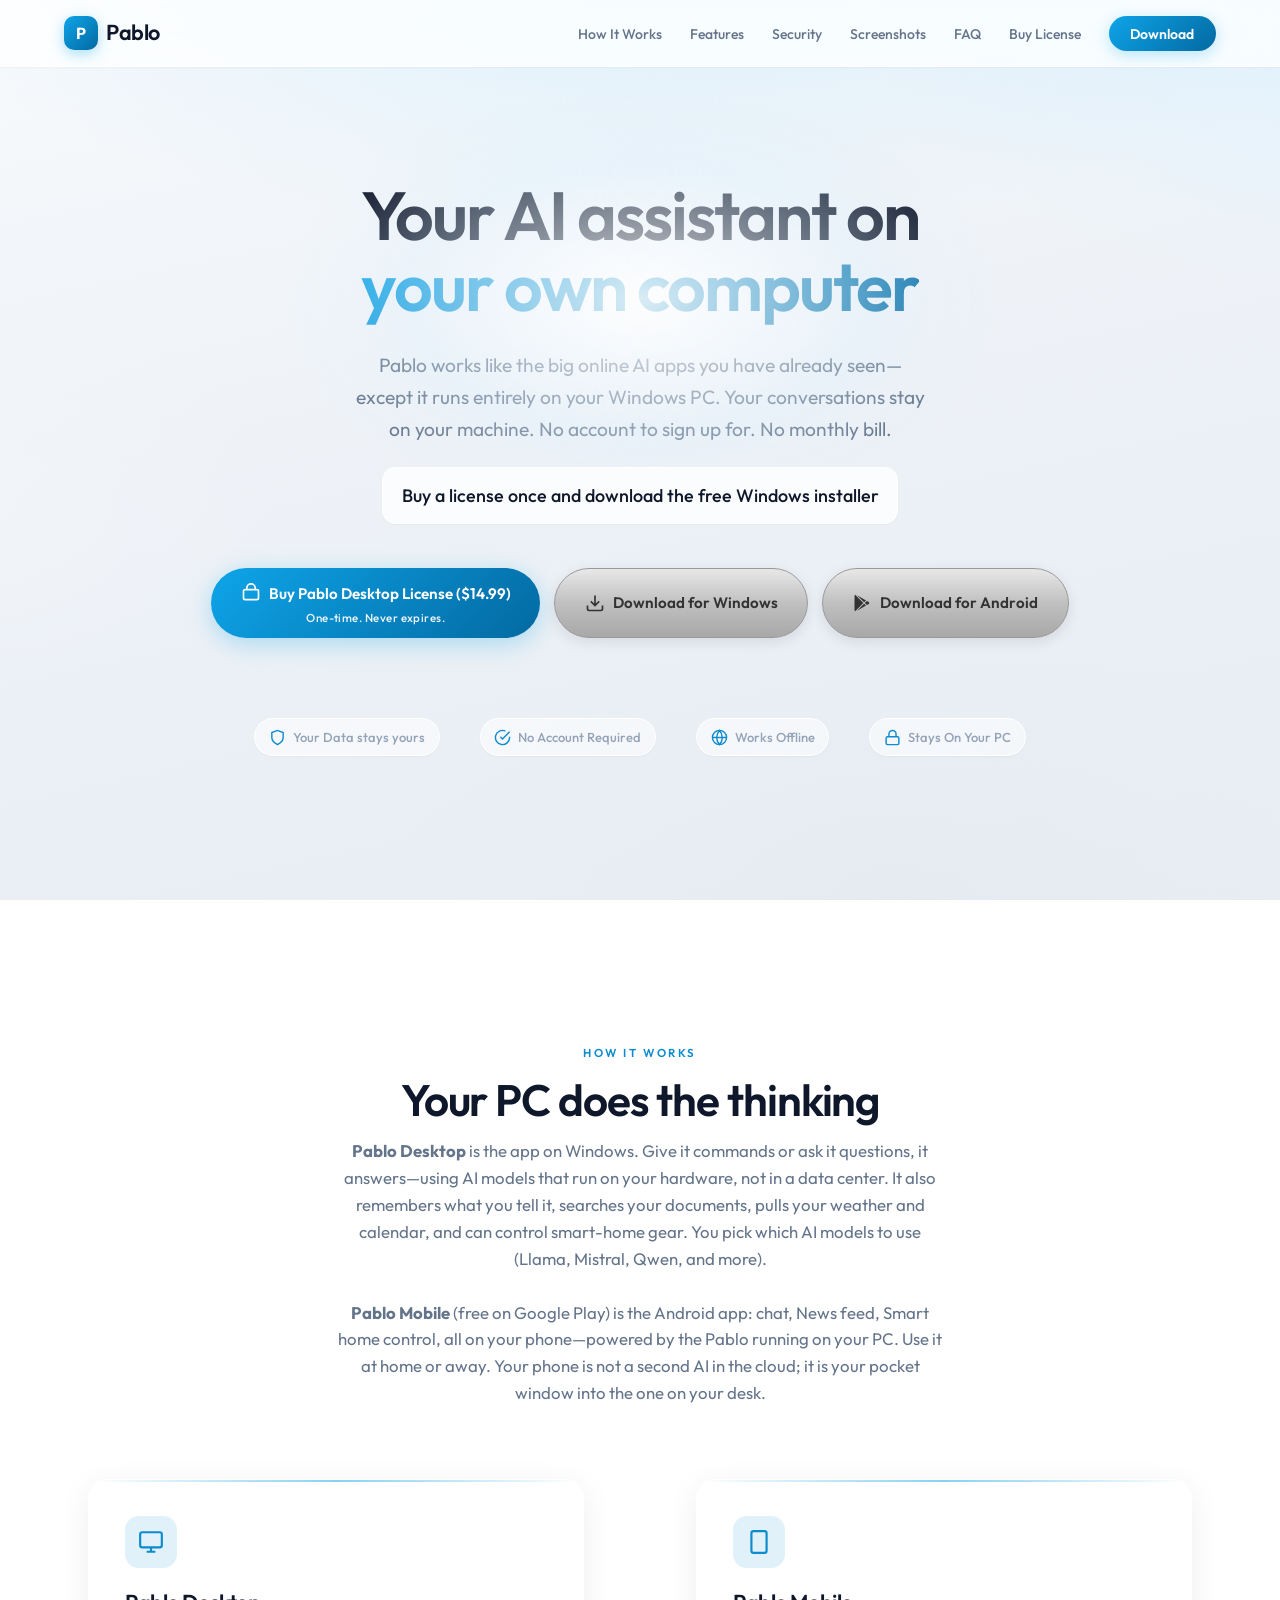
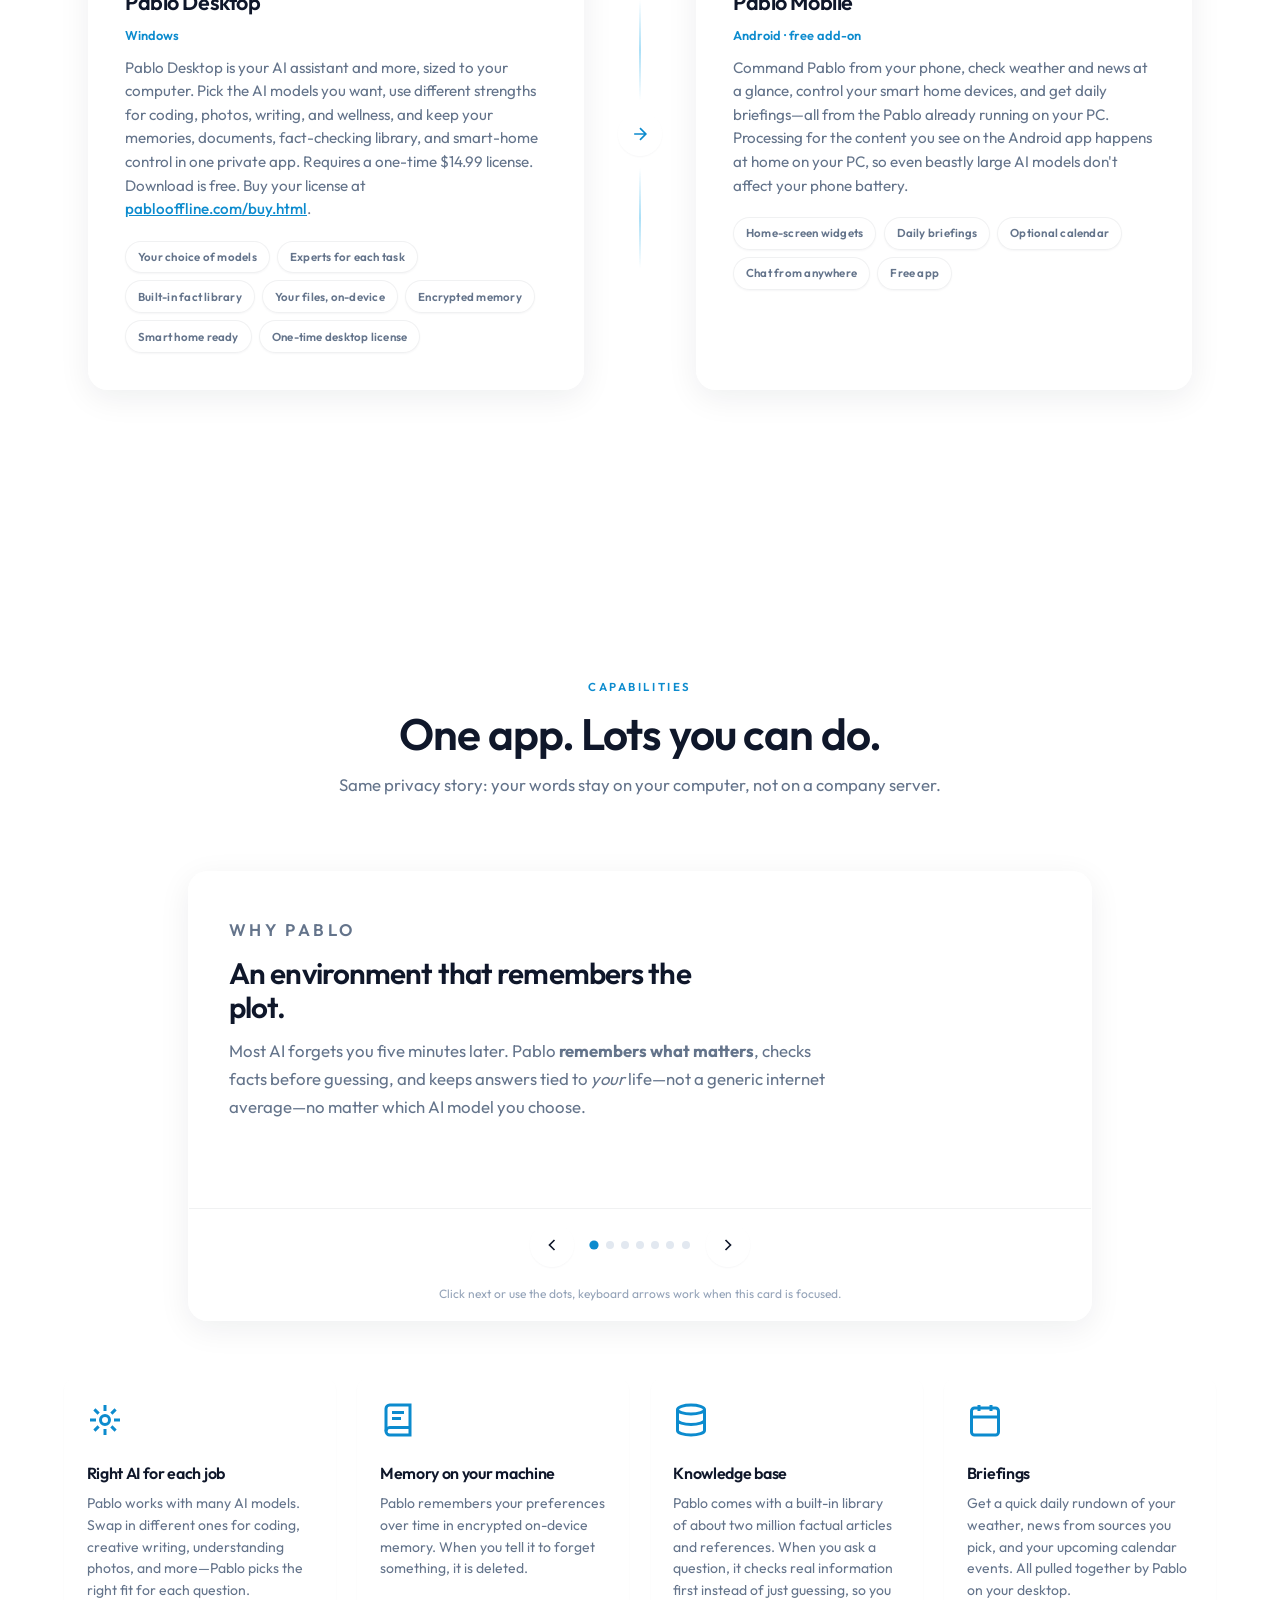
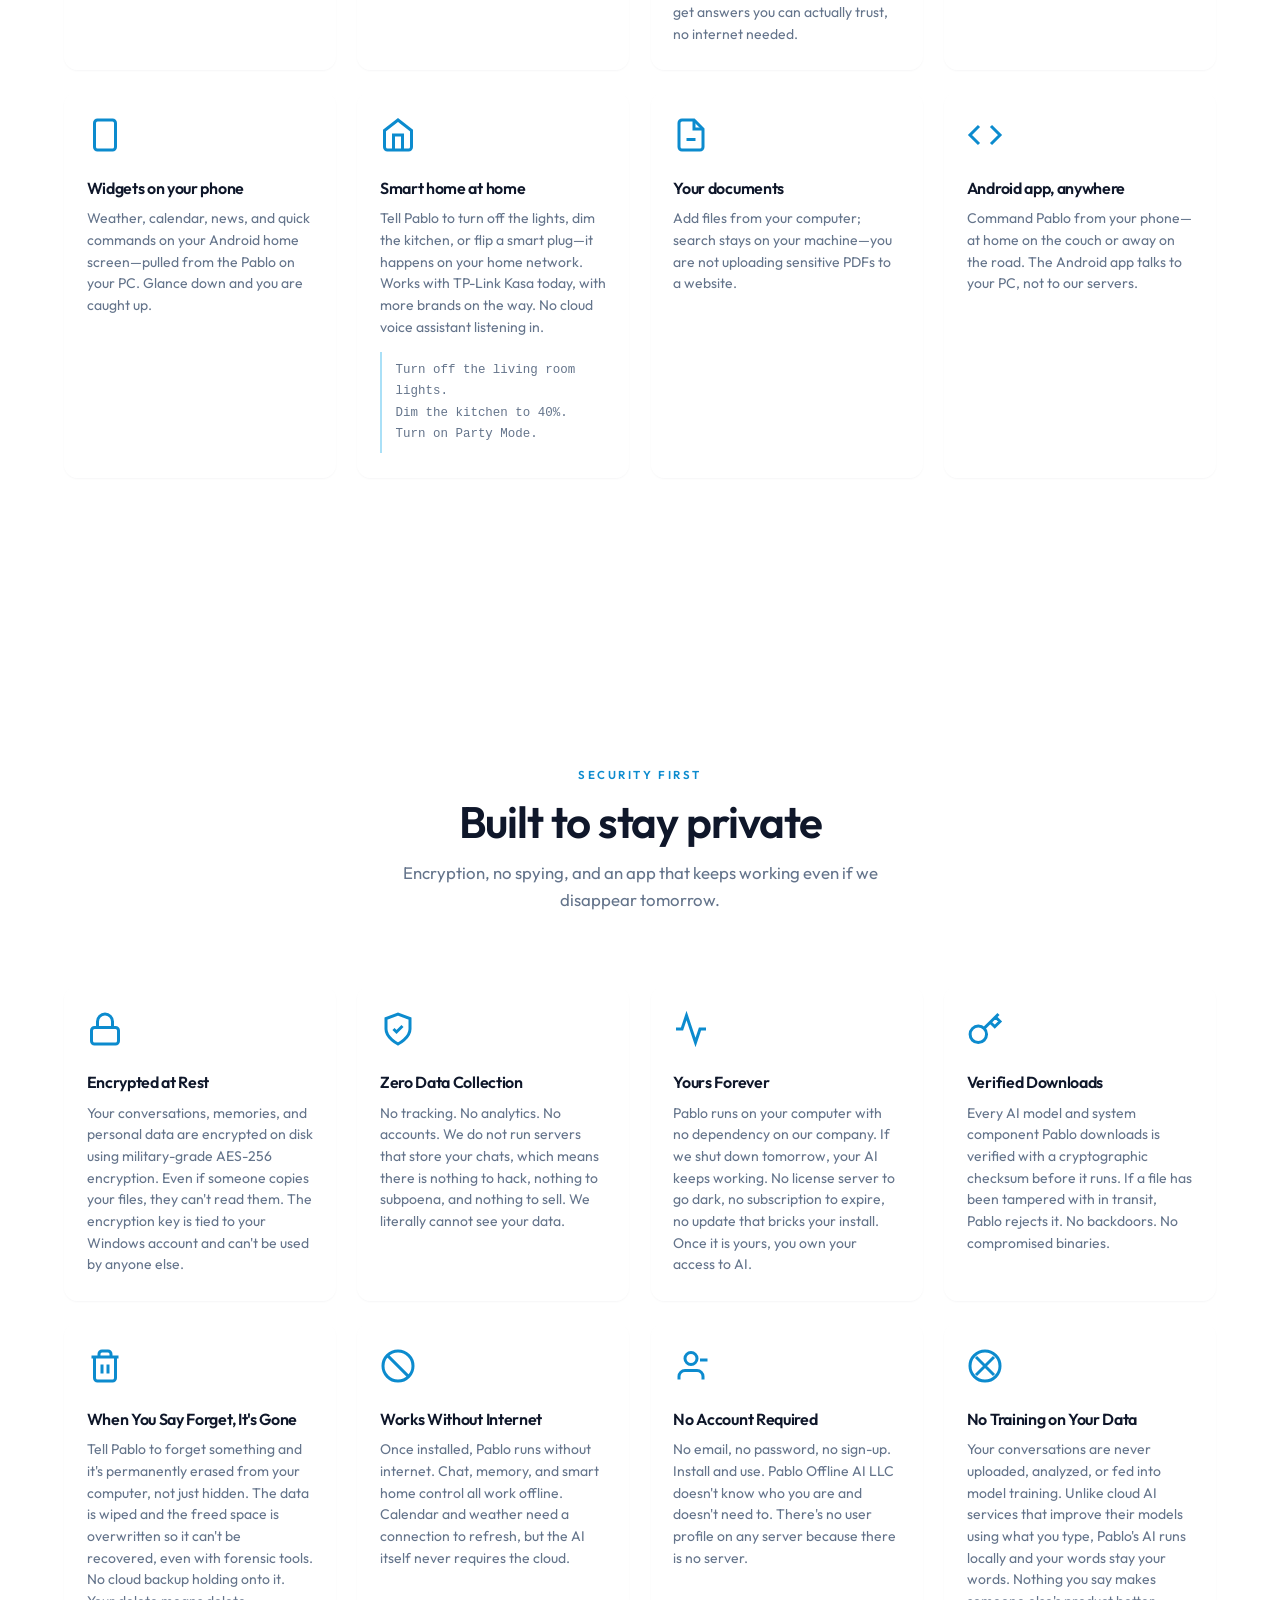
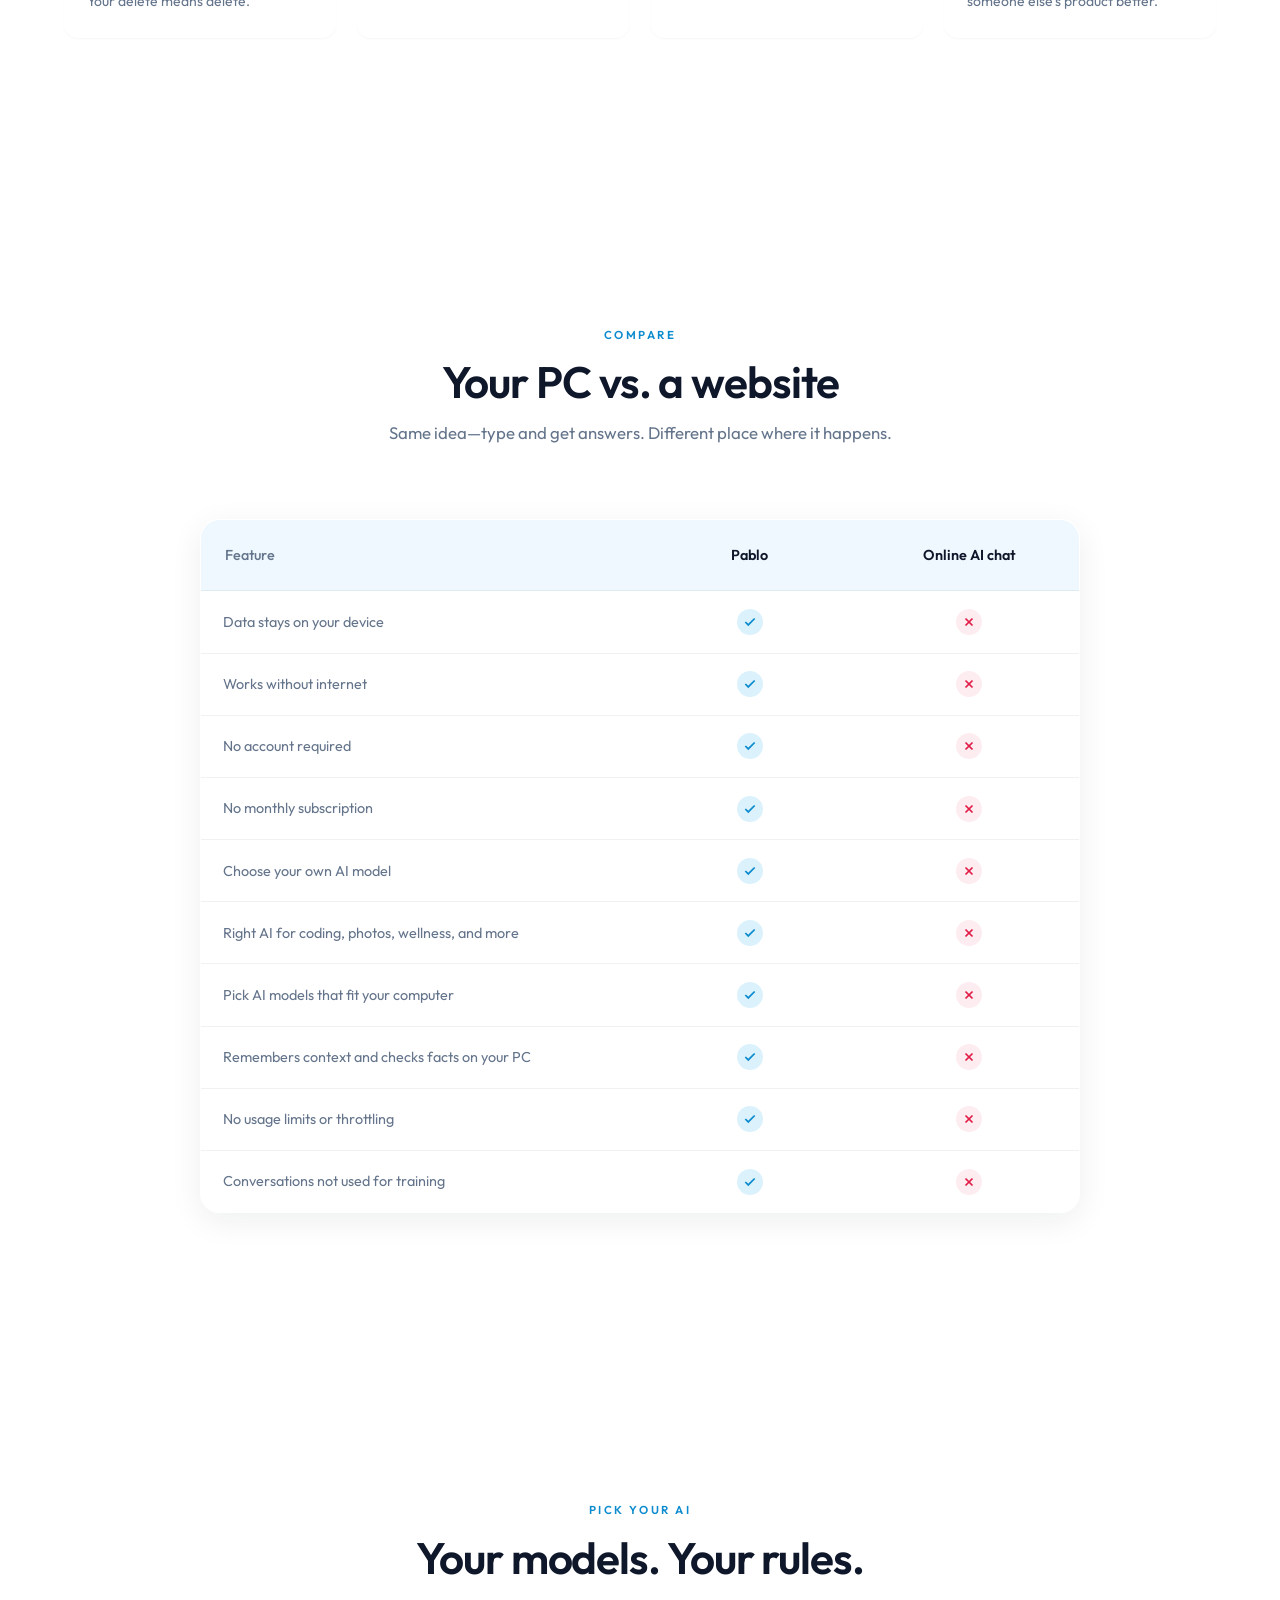
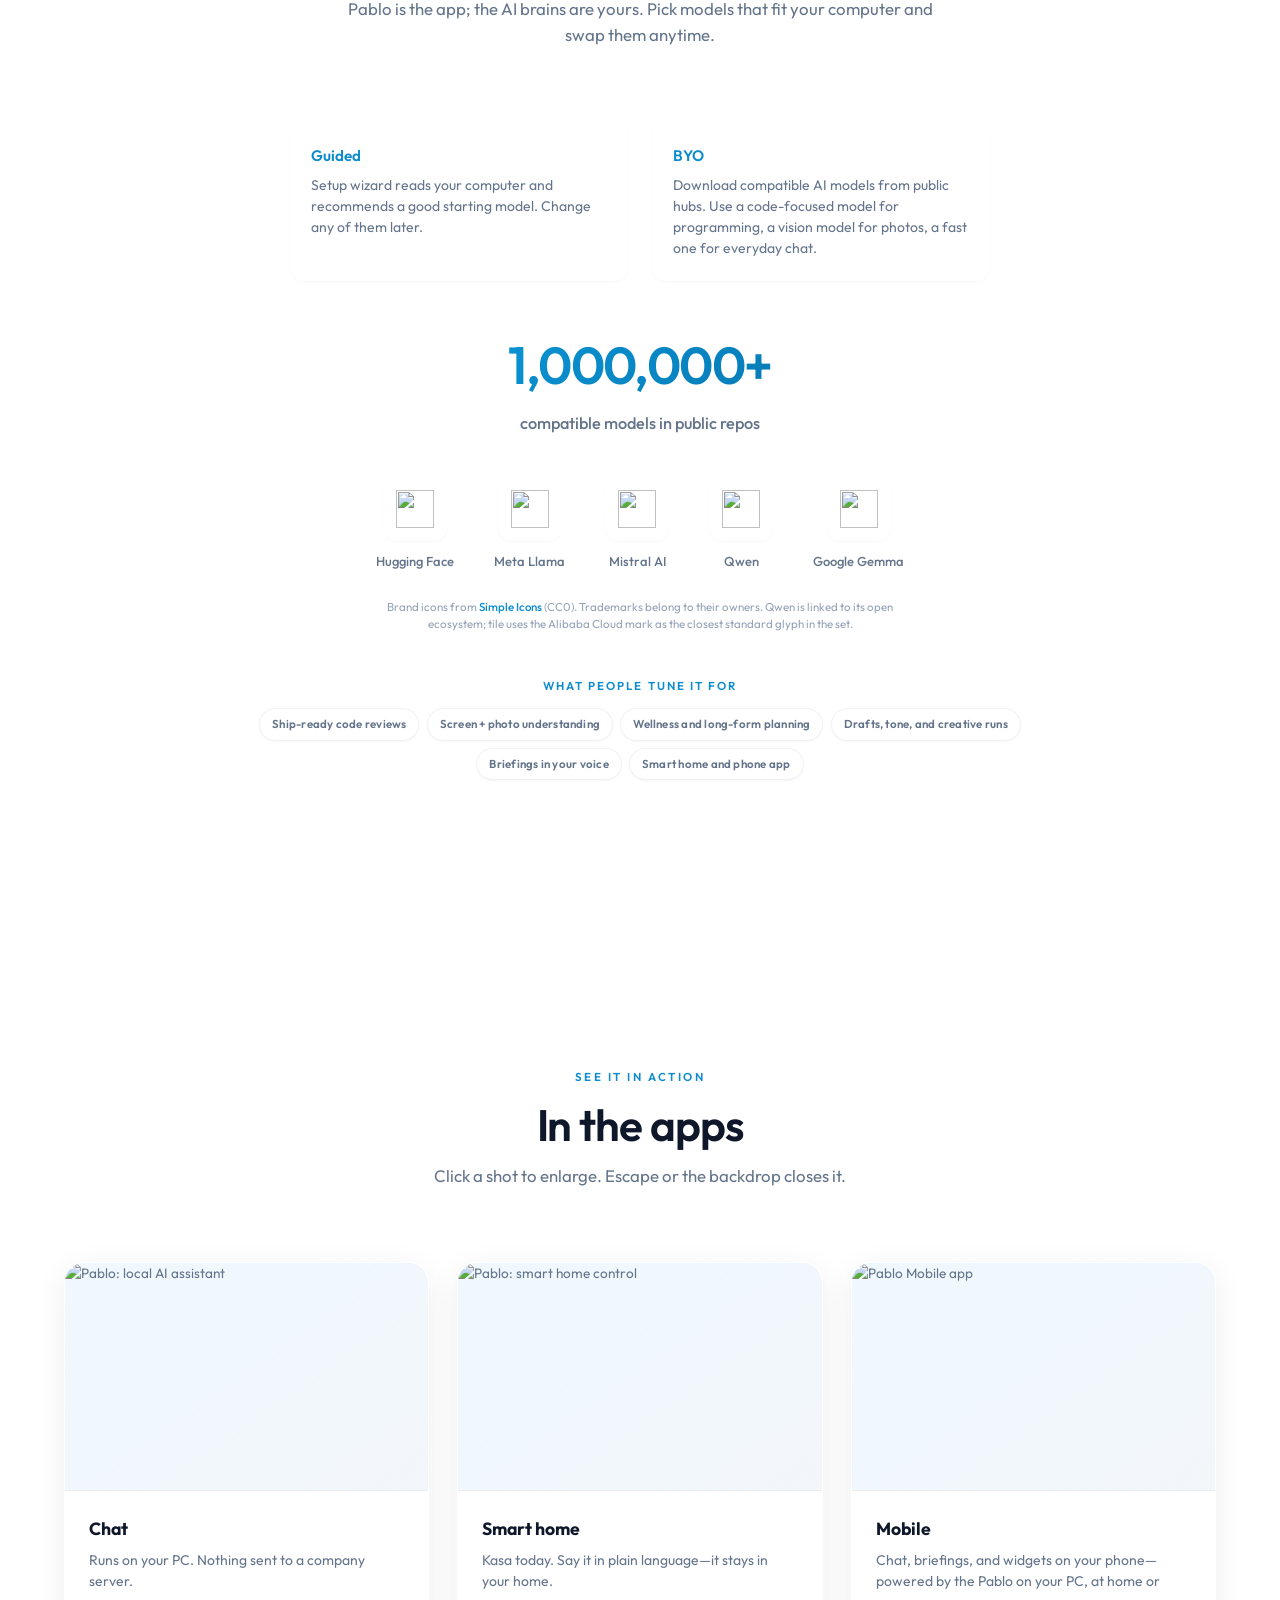
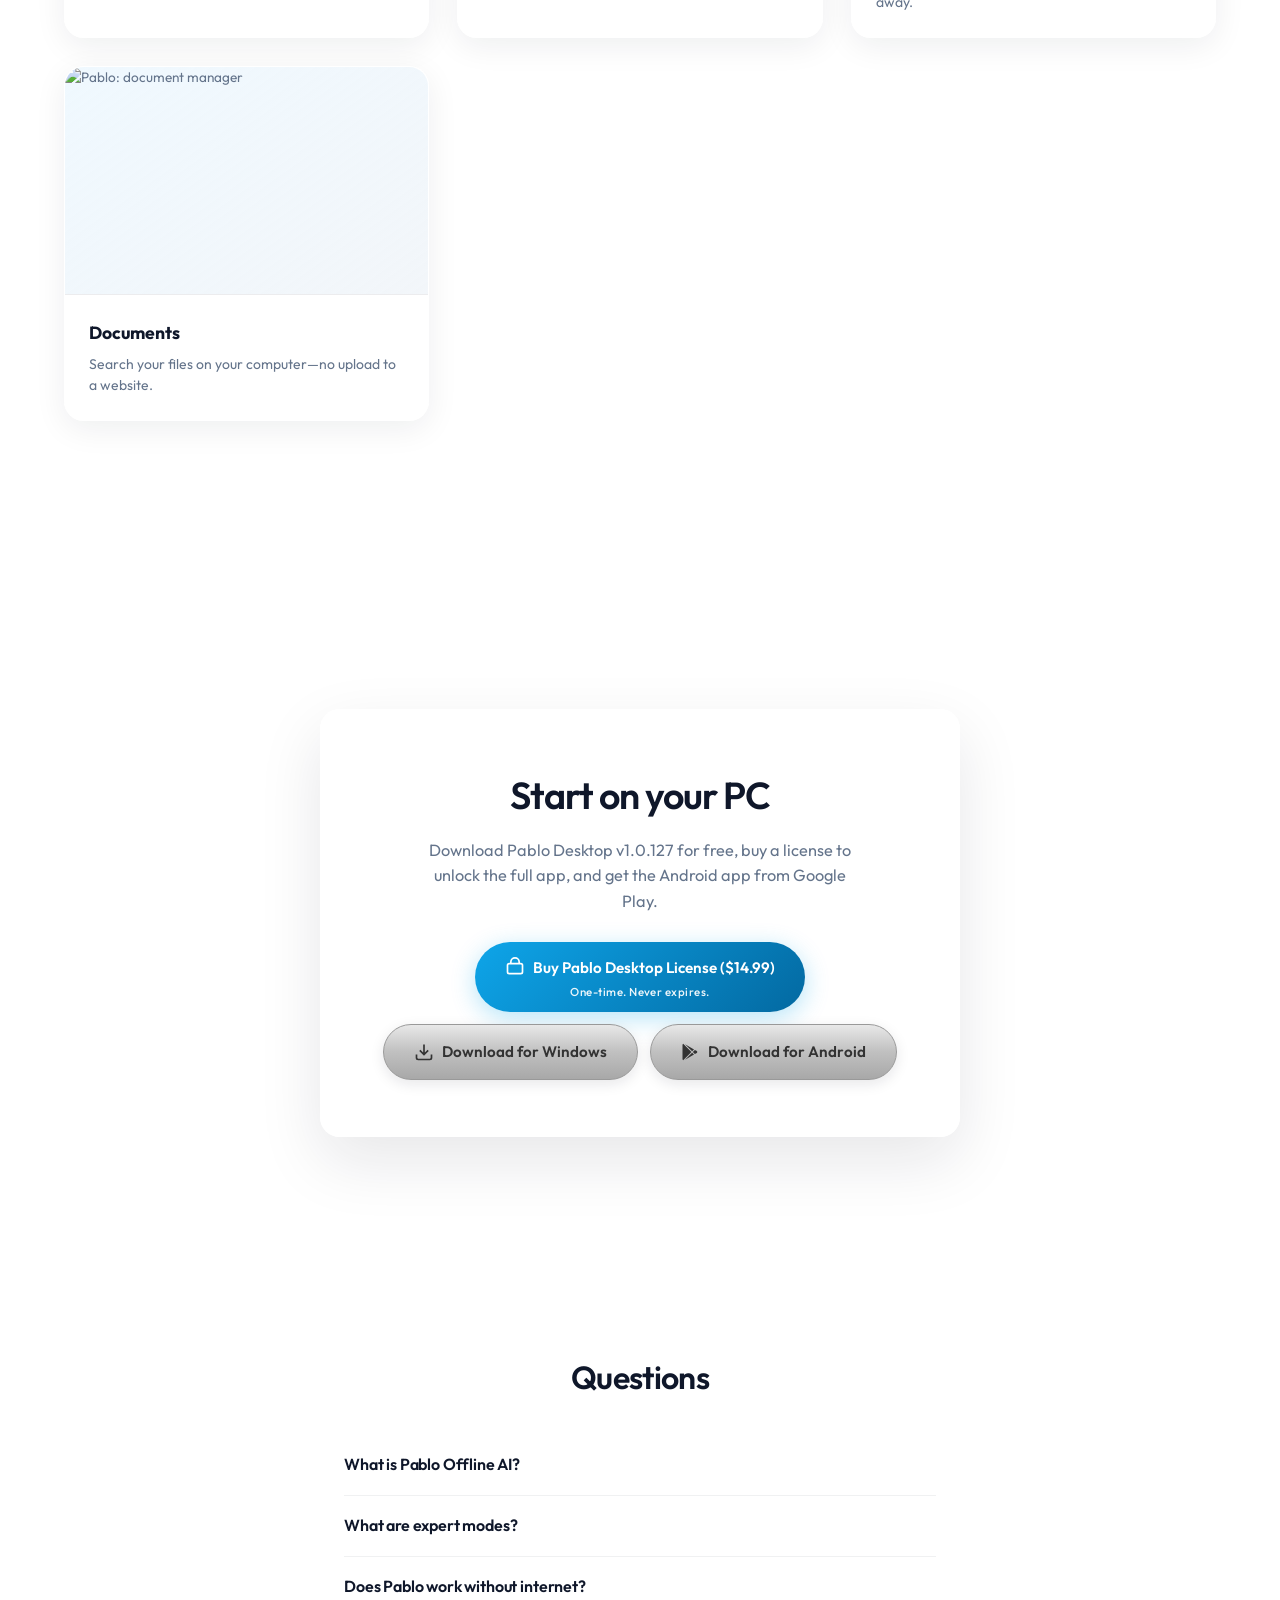
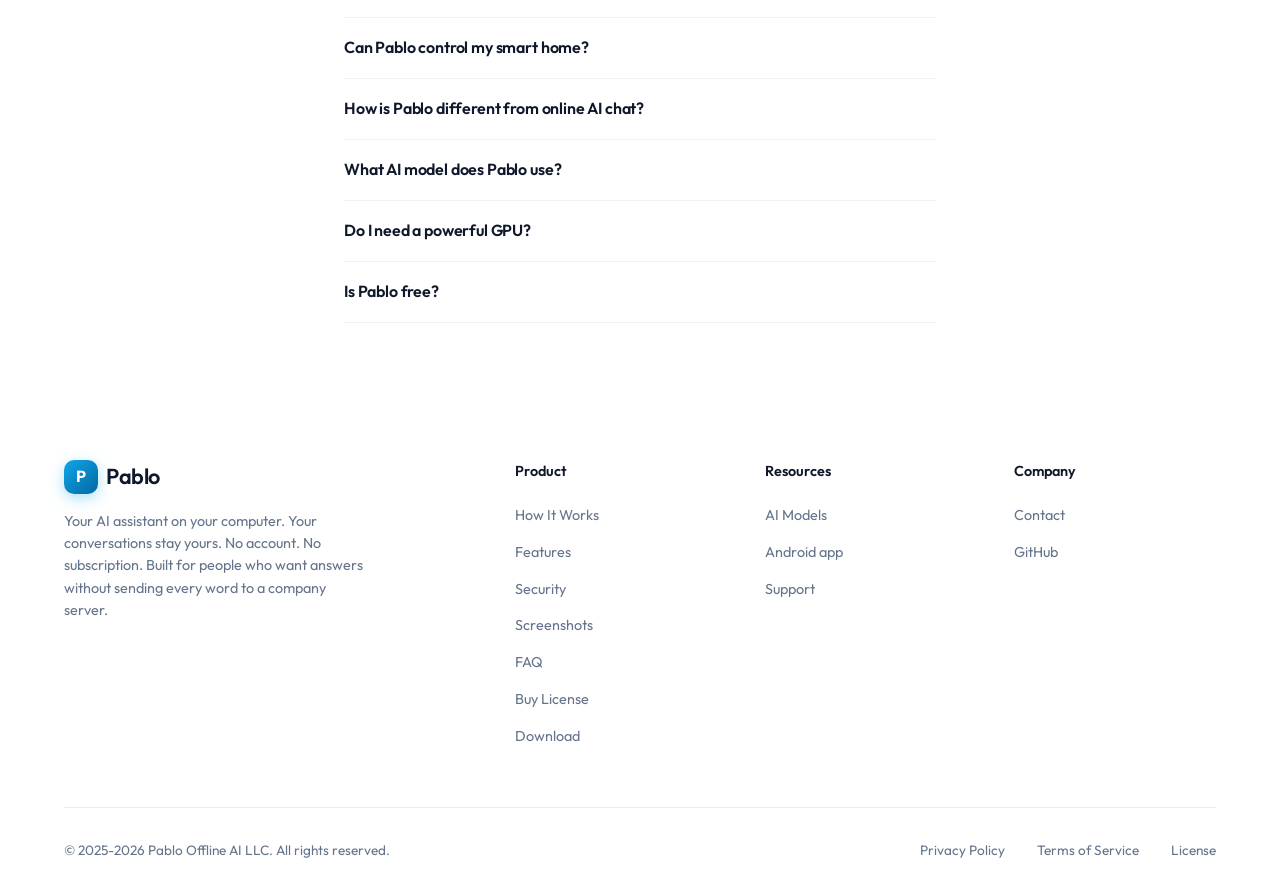
==== commit df4ce927: "Update descriptions and features for Pablo AI" ====
--- a/index.html
+++ b/index.html
@@ -1432,7 +1432,7 @@
     <section class="hero">
         <h1>Your AI assistant on <span>your own computer</span></h1>
         <p class="hero-subtitle">
-            Pablo works like the big online chat apps you have already seen—except it runs entirely on your Windows PC. Your conversations stay on your machine. No account to sign up for. No monthly bill.
+            Pablo works like the big online AI apps you have already seen—except it runs entirely on your Windows PC. Your conversations stay on your machine. No account to sign up for. No monthly bill.
         </p>
         <p class="hero-plain">Buy a license once and download the free Windows installer</p>
         <div class="hero-ctas">
@@ -1496,8 +1496,8 @@
             <p class="section-label">How It Works</p>
             <h2 class="section-title">Your PC does the thinking</h2>
             <p class="section-subtitle">
-                <strong>Pablo Desktop</strong> is the app on Windows. You chat, it answers—using AI models that run on your hardware, not in a data center. It also remembers what you tell it, searches your documents, pulls your weather and calendar, and can control smart-home gear. You pick which AI models to use (Llama, Mistral, Qwen, and more).<br><br>
-                <strong>Pablo Mobile</strong> (free on Google Play) is the Android app: chat, home-screen widgets, and briefings on your phone—powered by the Pablo running on your PC. Use it at home or away. Your phone is not a second AI in the cloud; it is your pocket window into the one on your desk.
+                <strong>Pablo Desktop</strong> is the app on Windows. Give it commands or ask it questions, it answers—using AI models that run on your hardware, not in a data center. It also remembers what you tell it, searches your documents, pulls your weather and calendar, and can control smart-home gear. You pick which AI models to use (Llama, Mistral, Qwen, and more).<br><br>
+                <strong>Pablo Mobile</strong> (free on Google Play) is the Android app: chat, News feed, Smart home control, all on your phone—powered by the Pablo running on your PC. Use it at home or away. Your phone is not a second AI in the cloud; it is your pocket window into the one on your desk.
             </p>
         </div>
 
@@ -1512,7 +1512,7 @@
                 </div>
                 <h3>Pablo Desktop</h3>
                 <p class="platform">Windows</p>
-                <p class="lede">Pablo Desktop is AI chat and more, sized to your computer. Pick the AI models you want, use different strengths for coding, photos, writing, and wellness, and keep your memories, documents, fact-checking library, and smart-home control in one private app. Requires a one-time $14.99 license. Download is free. Buy your license at <a href="https://www.pablooffline.com/buy.html">pablooffline.com/buy.html</a>.</p>
+                <p class="lede">Pablo Desktop is your AI assistant and more, sized to your computer. Pick the AI models you want, use different strengths for coding, photos, writing, and wellness, and keep your memories, documents, fact-checking library, and smart-home control in one private app. Requires a one-time $14.99 license. Download is free. Buy your license at <a href="https://www.pablooffline.com/buy.html">pablooffline.com/buy.html</a>.</p>
                 <div class="chip-row" aria-label="Desktop highlights">
                     <span class="chip">Your choice of models</span>
                     <span class="chip">Experts for each task</span>
@@ -1543,7 +1543,7 @@
                 </div>
                 <h3>Pablo Mobile</h3>
                 <p class="platform">Android &middot; free add-on</p>
-                <p class="lede">Free on Google Play: chat with Pablo from your phone, check weather and news at a glance, and get daily briefings—all from the Pablo already running on your PC. Works at home or when you are out and about.</p>
+                <p class="lede">Command Pablo from your phone, check weather and news at a glance, control your smart home devices, and get daily briefings—all from the Pablo already running on your PC. Processing for the content you see on the Android app happens at home on your PC, so even beastly large AI models don't affect your phone battery.</p>
                 <div class="chip-row" aria-label="Mobile highlights">
                     <span class="chip">Home-screen widgets</span>
                     <span class="chip">Daily briefings</span>
@@ -1604,7 +1604,7 @@
                         <article class="product-tour-slide" aria-label="Slide 7 of 7">
                             <p class="product-tour-kicker">Ownership</p>
                             <h3>Your desk. Your models. Your data.</h3>
-                            <p><strong>No subscription.</strong> Encrypted storage for sensitive memories, plus an Android app to chat with your PC from anywhere. Download the Windows installer and unlock with a one-time license—you are done renting your attention to a browser tab.</p>
+                            <p><strong>No subscription.</strong> Encrypted storage for sensitive memories, plus an Android app to command Pablo from anywhere. Download the Windows installer and unlock with a one-time license—you are done renting your attention to a browser tab.</p>
                         </article>
                     </div>
                 </div>
@@ -1702,7 +1702,7 @@
                     <polyline points="8 6 2 12 8 18"/>
                 </svg>
                 <h4>Android app, anywhere</h4>
-                <p>Chat with Pablo from your phone—at home on the couch or away on the road. The Android app talks to your PC, not to our servers.</p>
+                <p>Command Pablo from your phone—at home on the couch or away on the road. The Android app talks to your PC, not to our servers.</p>
             </div>
         </div>
     </section>
@@ -1937,9 +1937,9 @@
 
         <div class="screenshot-grid">
             <div class="screenshot-card">
-                <a href="https://raw.githubusercontent.com/SkrimpFisher-spec/pabloofflineai.github.io/main/Intelligent%20Conversation.png" class="screenshot-fullsize-link" aria-label="Enlarge screenshot: Local AI chat">
+                <a href="https://raw.githubusercontent.com/SkrimpFisher-spec/pabloofflineai.github.io/main/Intelligent%20Conversation.png" class="screenshot-fullsize-link" aria-label="Enlarge screenshot: Local AI assistant">
                     <div class="screenshot-placeholder">
-                        <img src="https://raw.githubusercontent.com/SkrimpFisher-spec/pabloofflineai.github.io/main/Intelligent%20Conversation.png" alt="Pablo: local AI chat" loading="lazy" decoding="async">
+                        <img src="https://raw.githubusercontent.com/SkrimpFisher-spec/pabloofflineai.github.io/main/Intelligent%20Conversation.png" alt="Pablo: local AI assistant" loading="lazy" decoding="async">
                     </div>
                 </a>
                 <div class="screenshot-card-content">
@@ -2023,7 +2023,7 @@
 
         <details>
             <summary>What is Pablo Offline AI?</summary>
-            <p>Pablo is AI chat for Windows that runs on your computer instead of on someone else's servers. You type questions and get answers—like popular online chat services—but your words stay on your PC. Pablo can also remember context, search your files, show briefings, control smart-home devices, and connect to a free Android app on your phone. No account required. The installer is free; a one-time license unlocks the full desktop app. The Android companion is free. No subscription.</p>
+            <p>Pablo is your AI assistant running on Windows that runs on your computer instead of on someone else's servers. You type commands, questions, or thoughts and get answers—like popular online assistant services—but your words stay on your PC. Pablo can also remember context, search your files, show briefings, control smart-home devices, and connect to a free Android app on your phone. No account required. The installer is free; a one-time license unlocks the full desktop app. The Android companion is free. No subscription.</p>
         </details>
 
         <details>
@@ -2043,7 +2043,7 @@
 
         <details>
             <summary>How is Pablo different from online AI chat?</summary>
-            <p>Online AI chat runs on company servers—you send your words out, they send answers back. Pablo runs on your Windows PC. The conversation never has to leave your house. You are not renting access month to month, and your chats are not used to train someone else's product. Pablo also does more than chat: documents, briefings, smart home, and a phone companion that talks to your PC.</p>
+            <p>Pablo provides an elaborate environment of tools and context to little AI models that allow them to act like large, streaming AI services. It personalizes itself better every time you interact with it. Pablo does more than chat: documents, briefings, smart home, and an android app that lets you take Pablo on the go.</p>
         </details>
 
         <details>
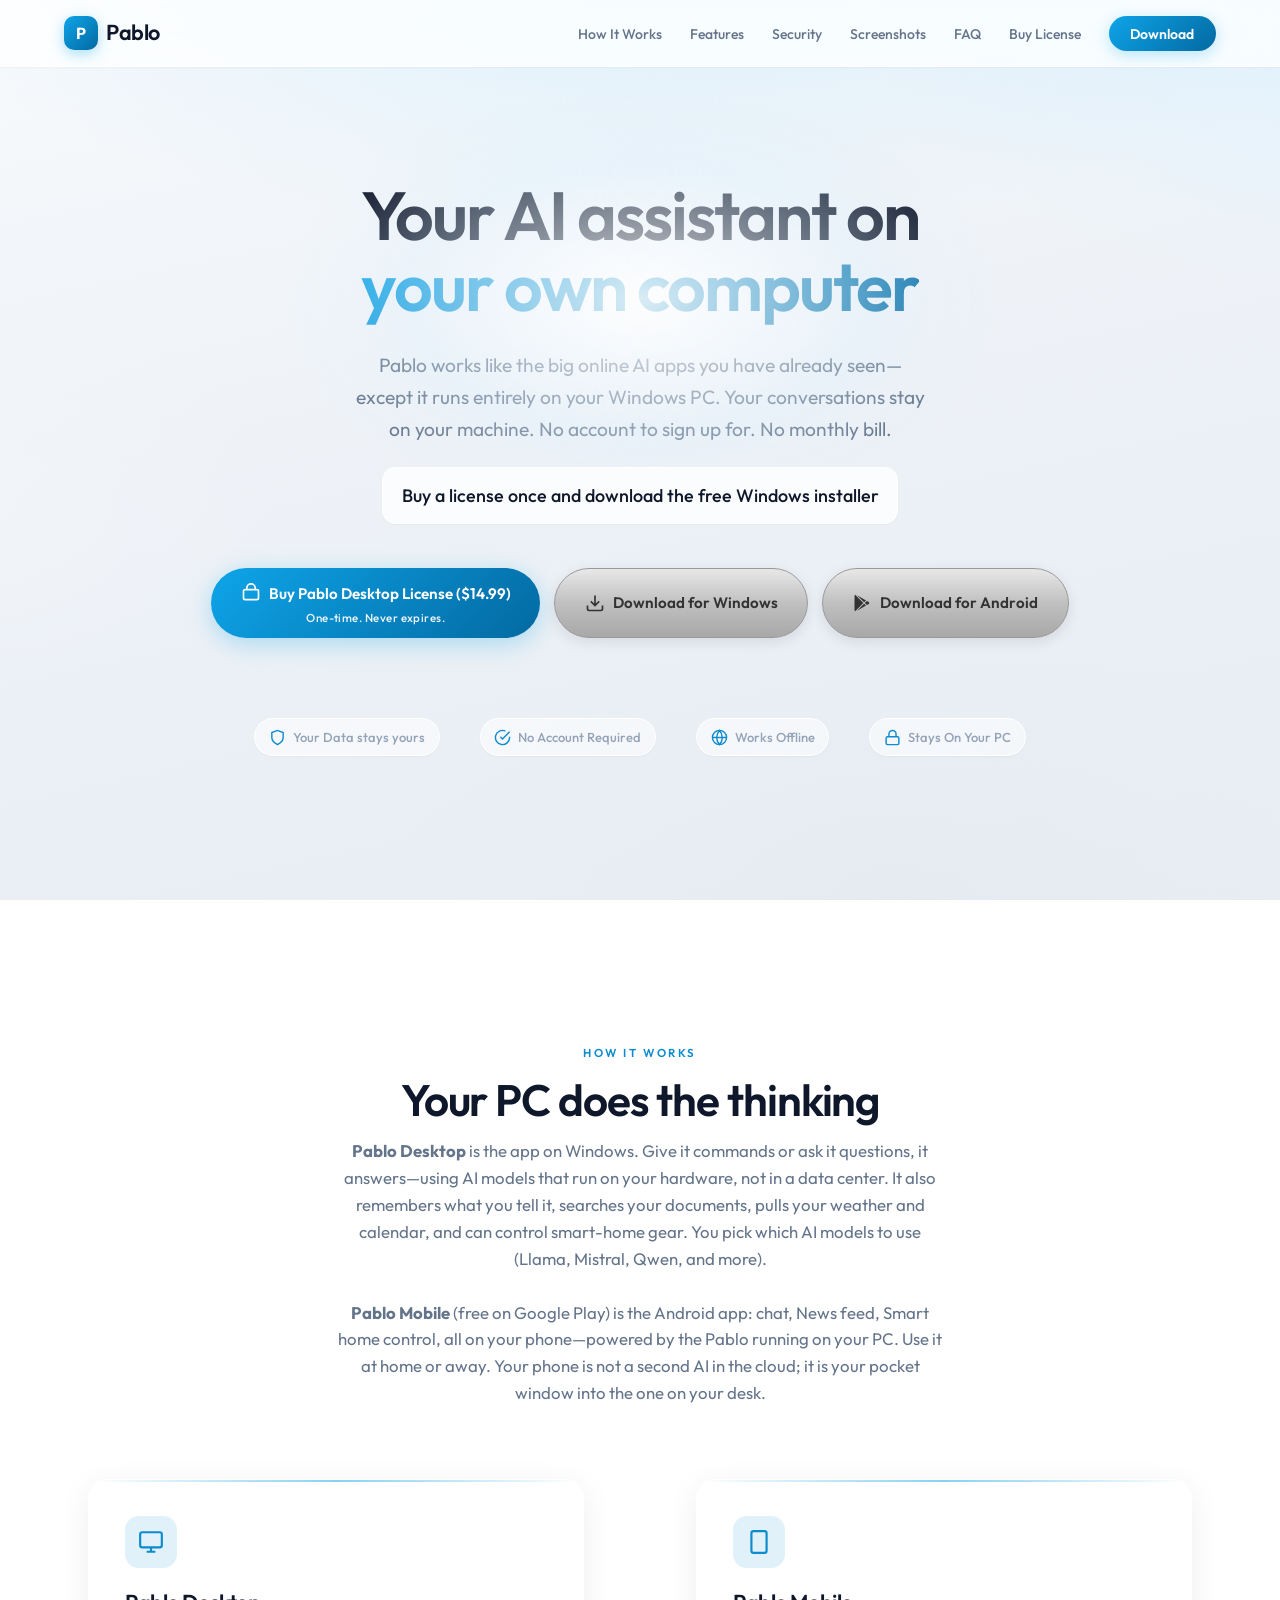
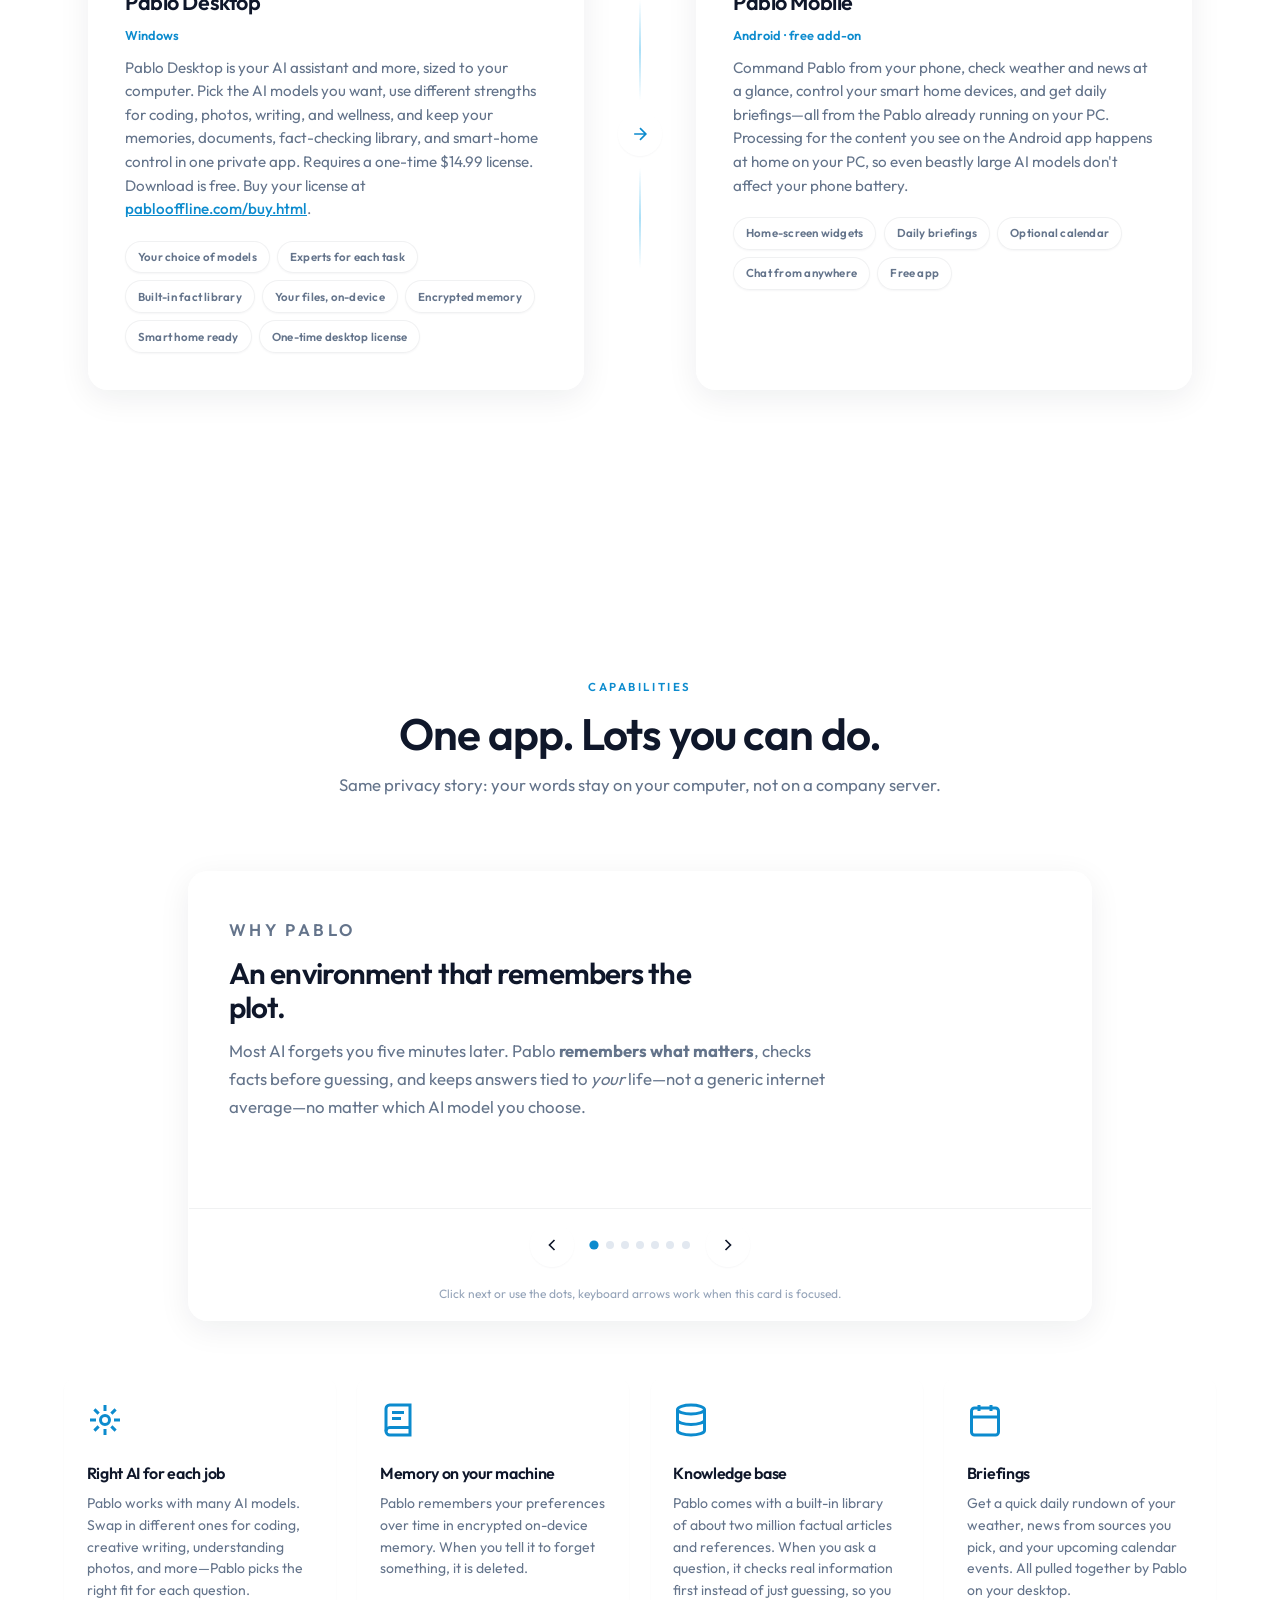
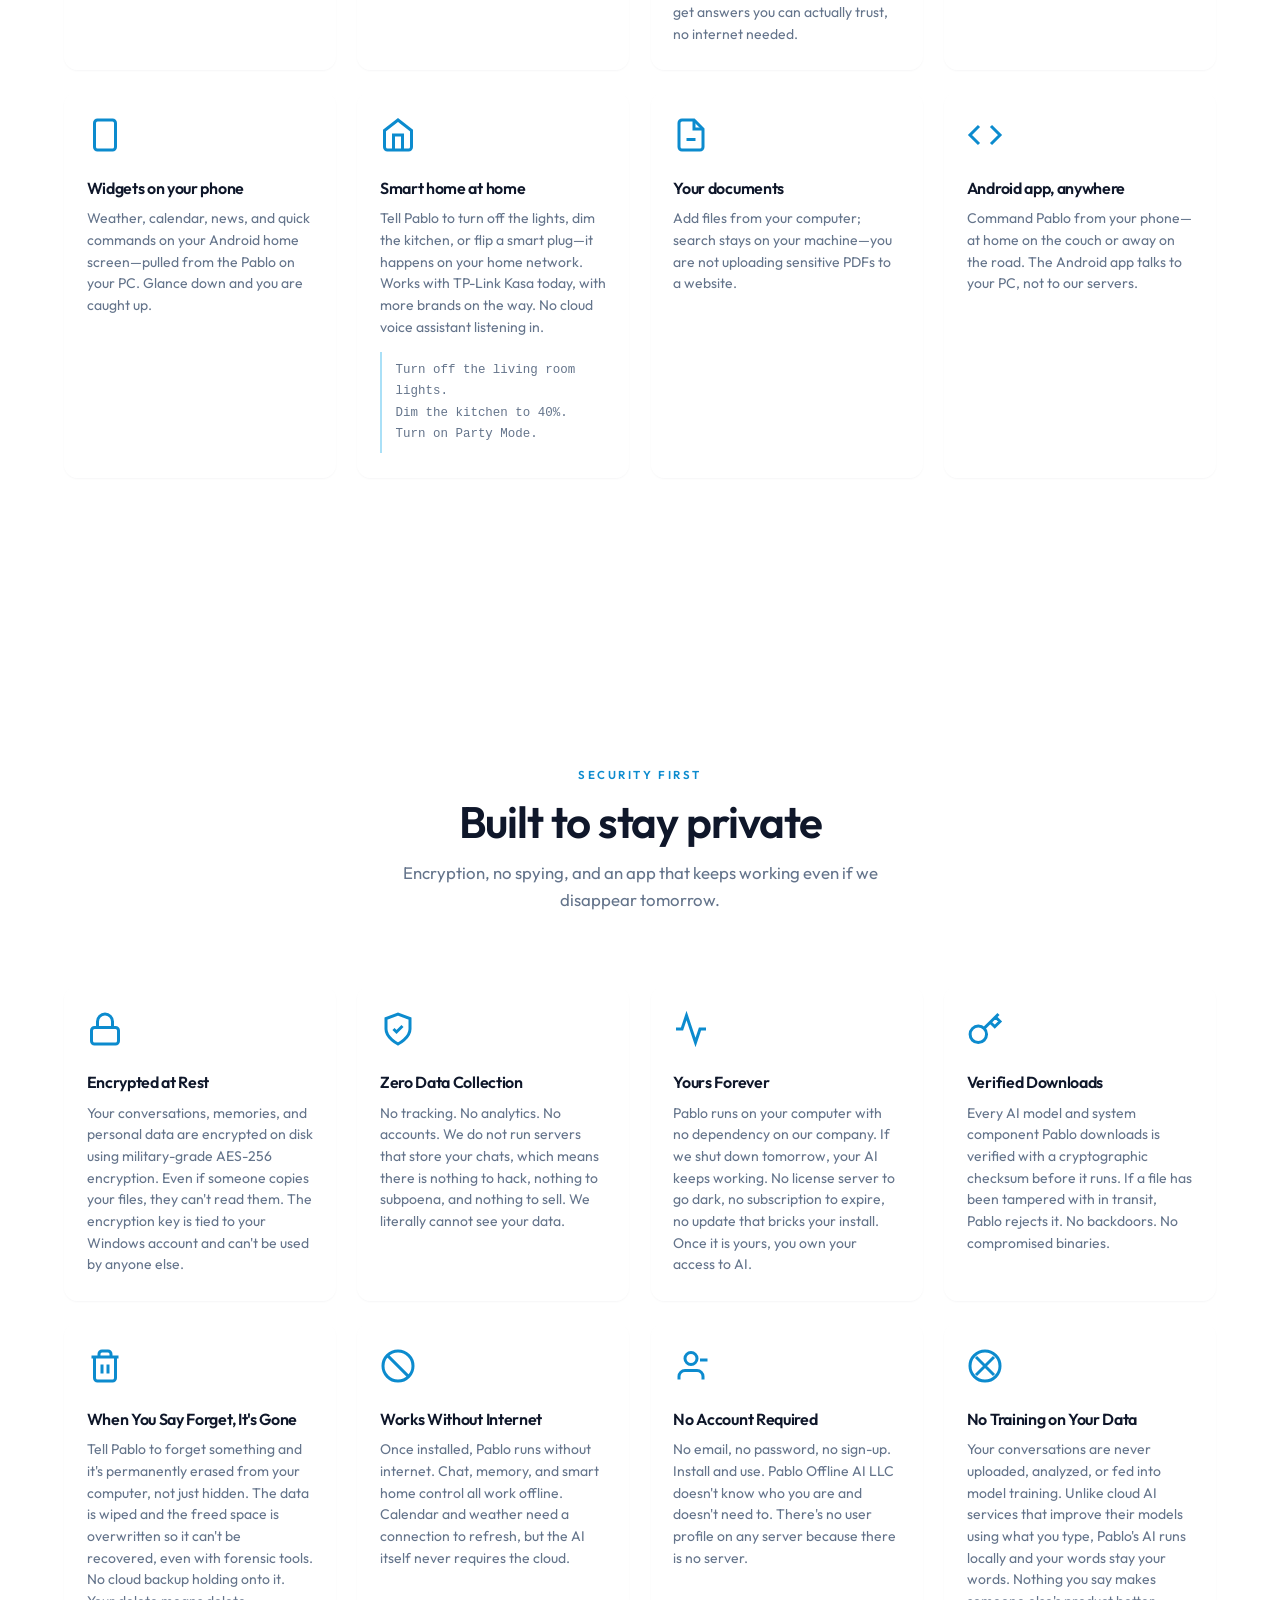
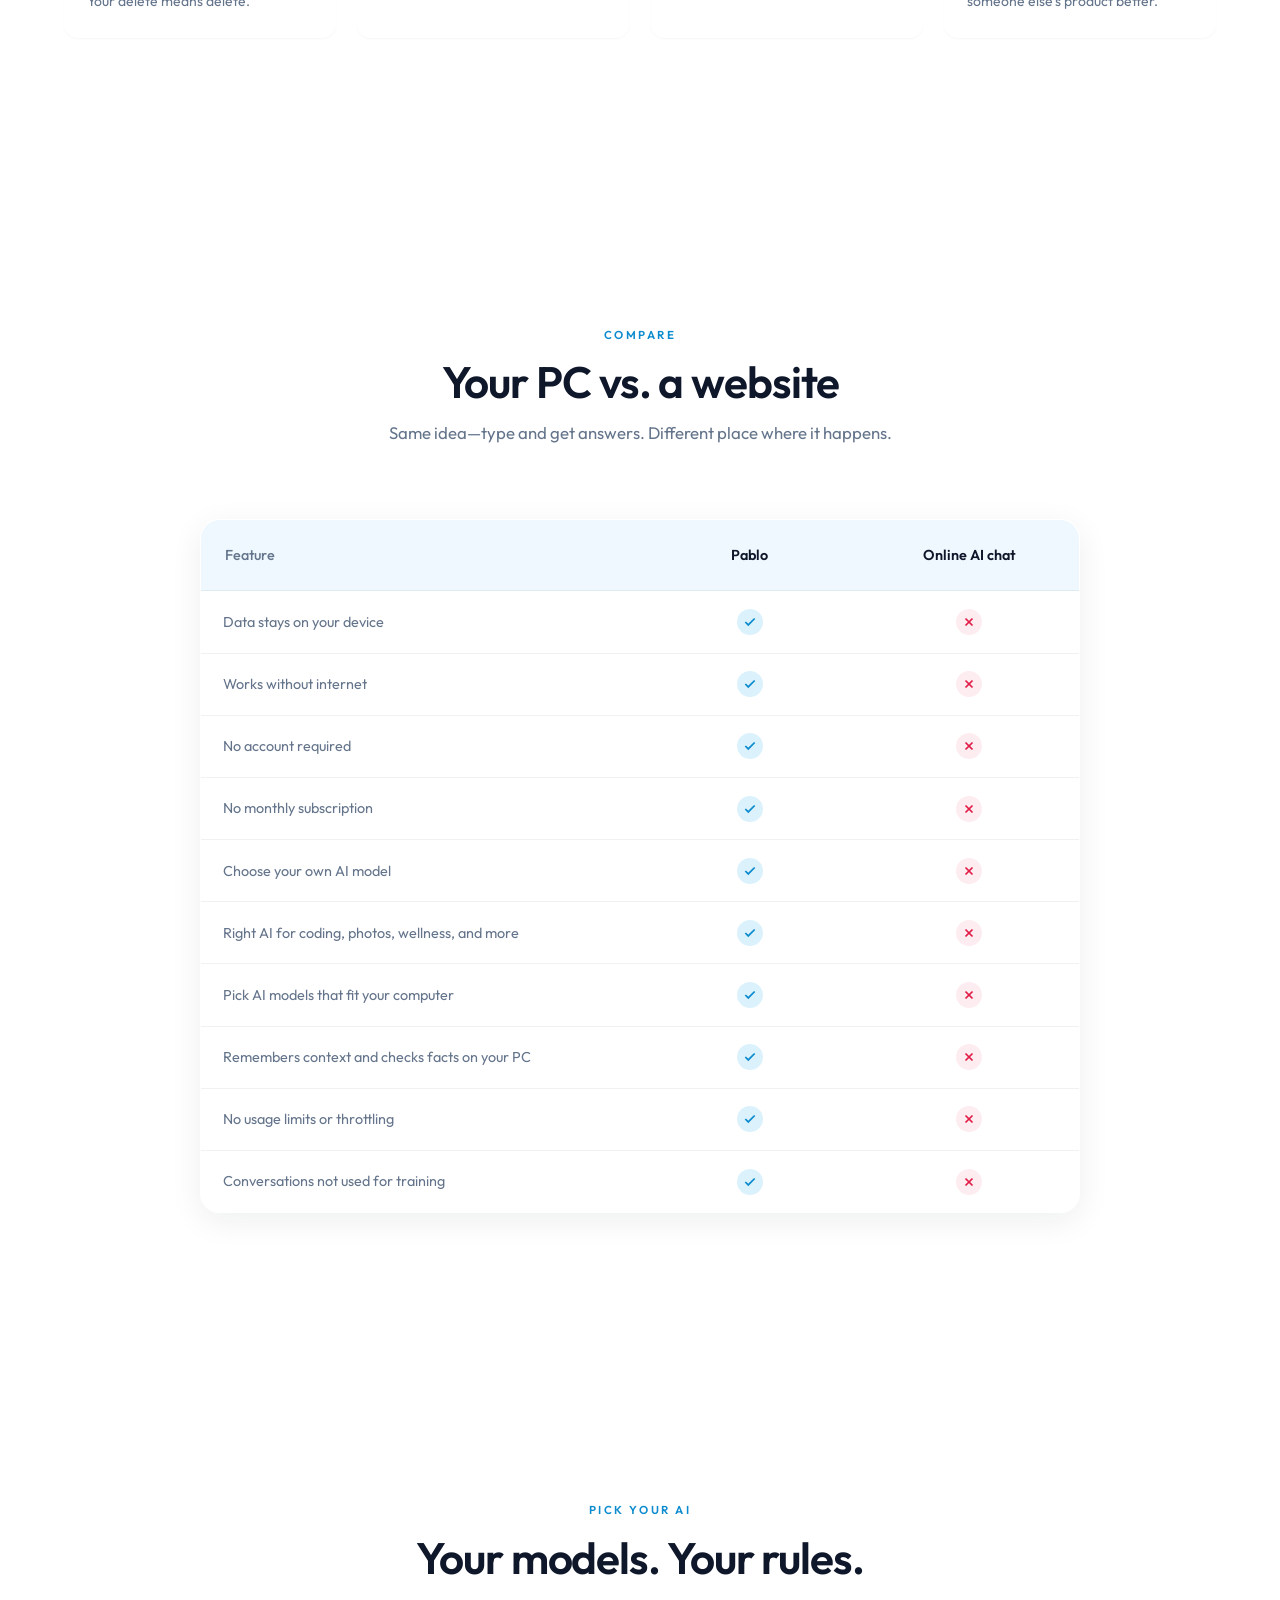
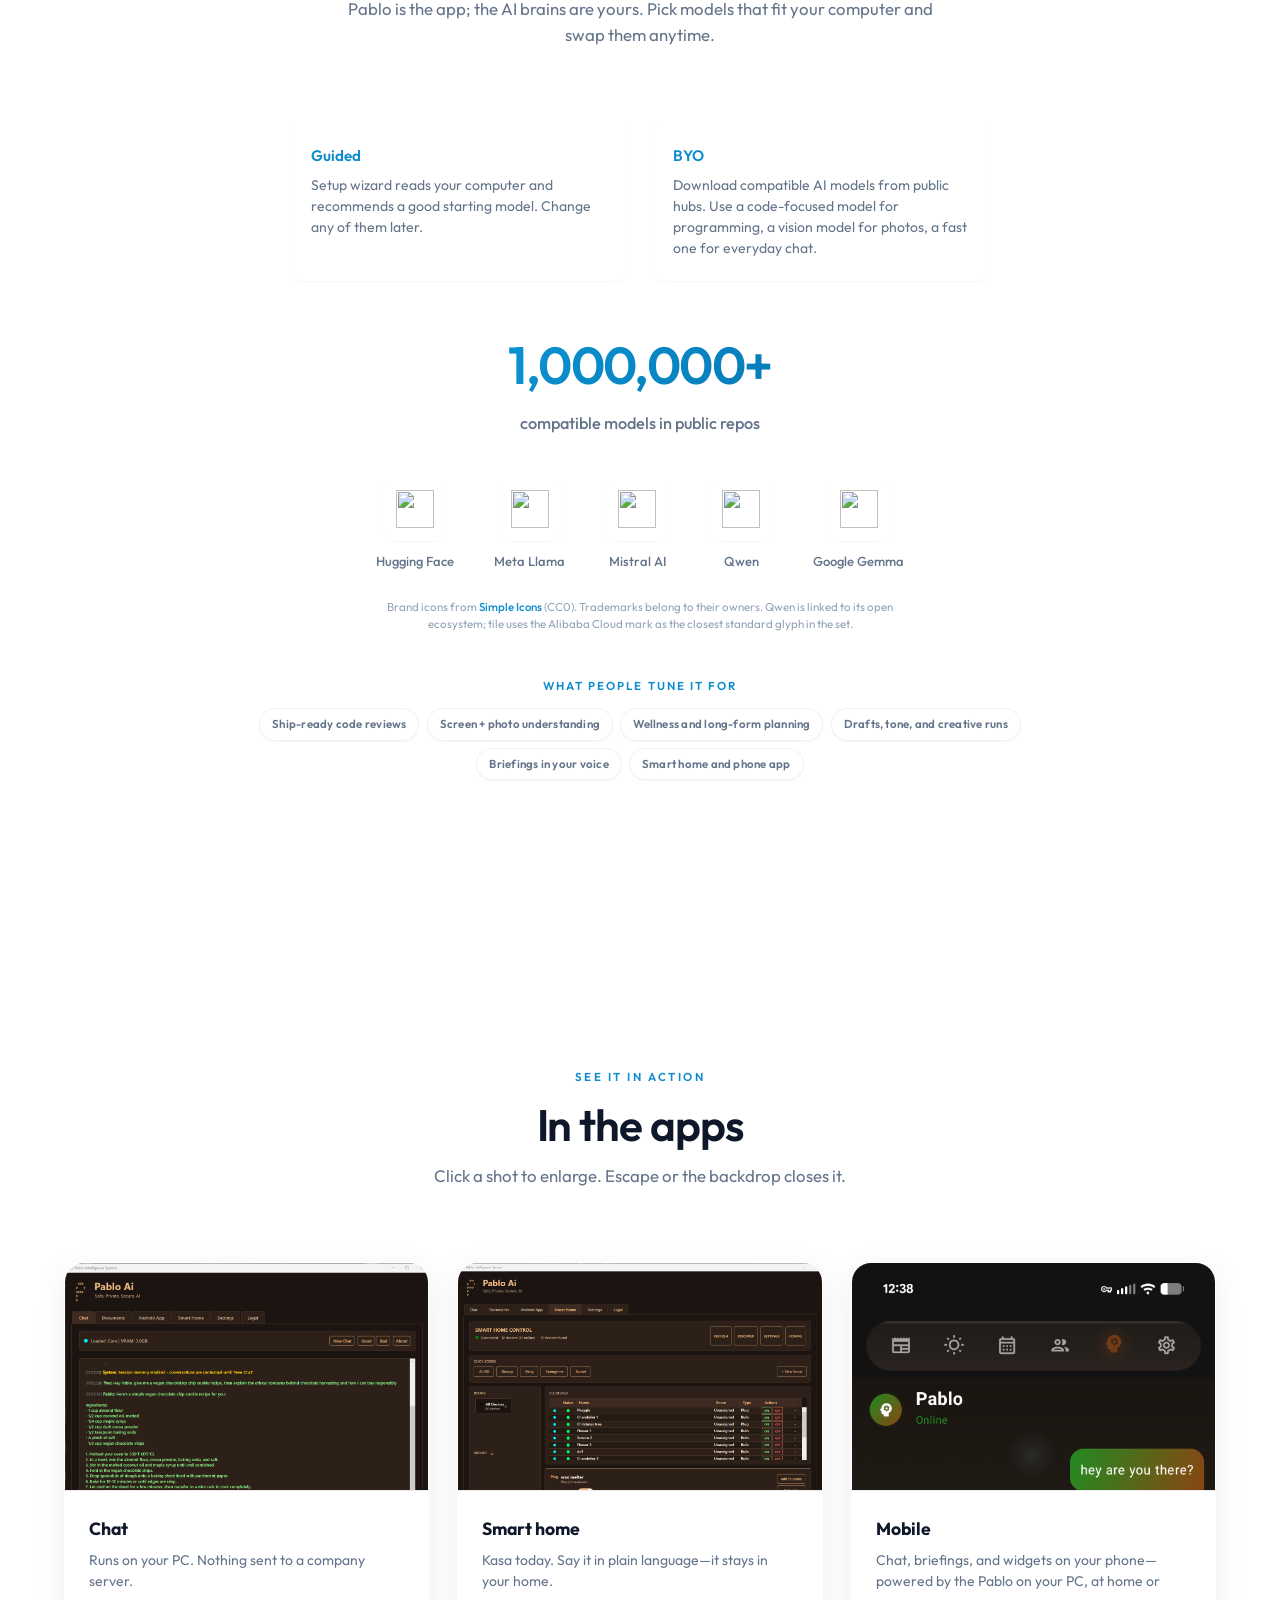
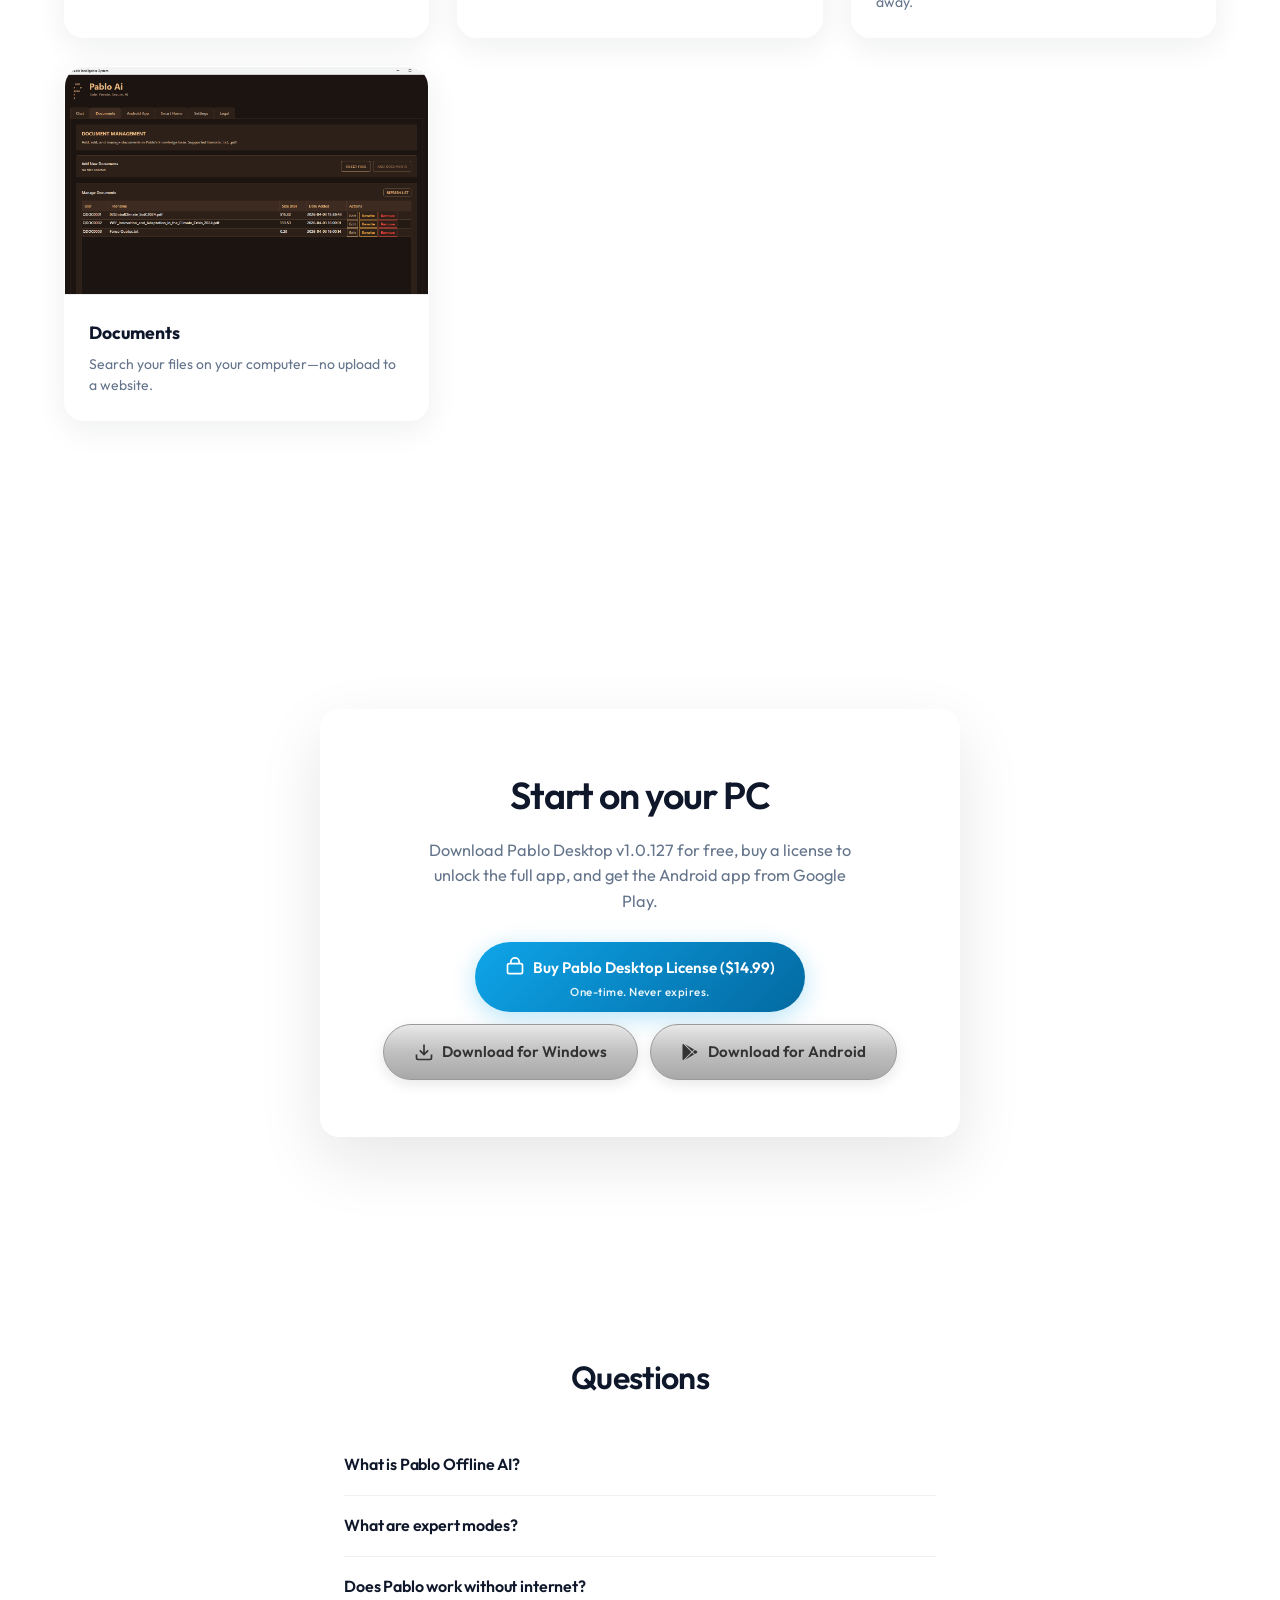
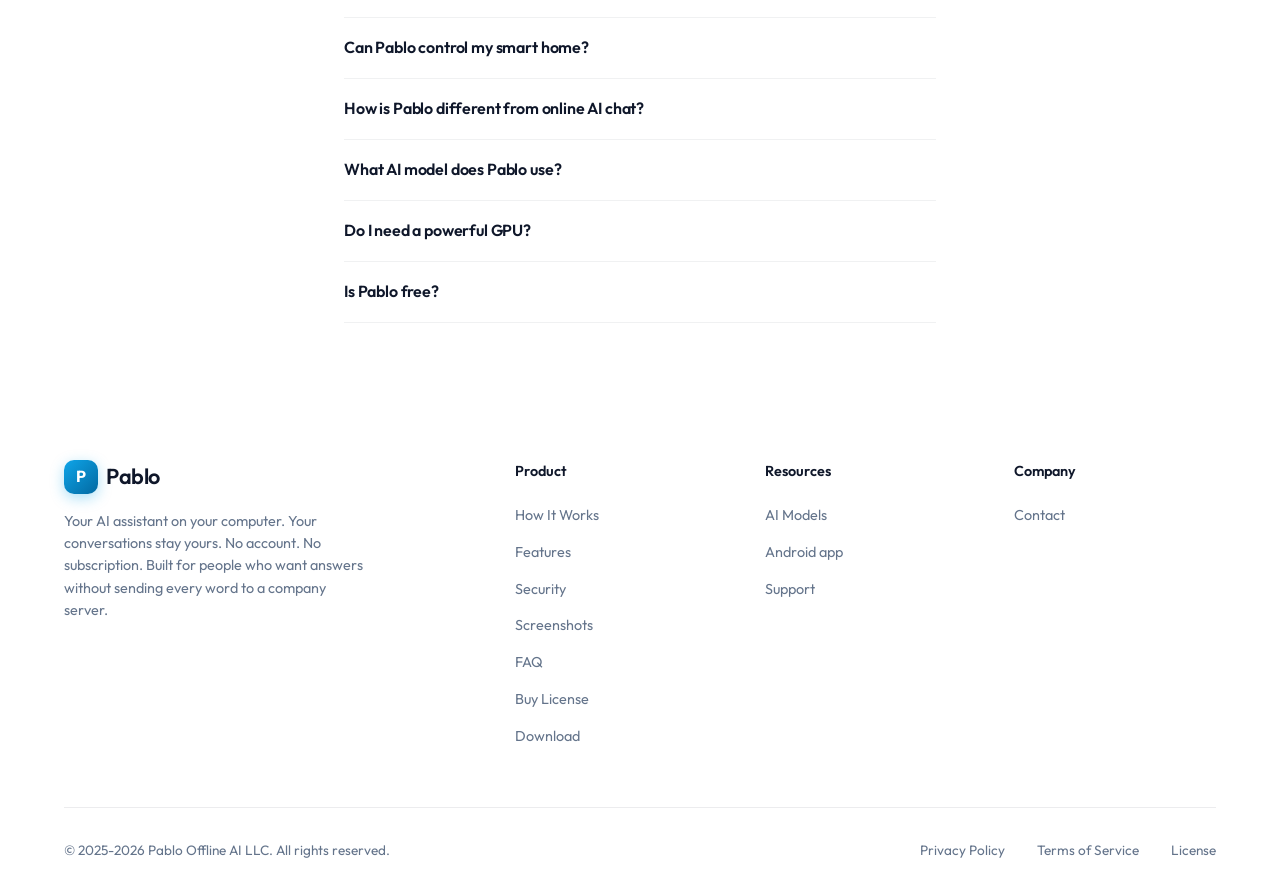
==== commit 224f16d4: "Remove public GitHub links; serve screenshots from pablooffline.com Co-authored-by: Cursor <cursorag" ====
--- a/index.html
+++ b/index.html
@@ -1937,9 +1937,9 @@
 
         <div class="screenshot-grid">
             <div class="screenshot-card">
-                <a href="https://raw.githubusercontent.com/SkrimpFisher-spec/pabloofflineai.github.io/main/Intelligent%20Conversation.png" class="screenshot-fullsize-link" aria-label="Enlarge screenshot: Local AI assistant">
+                <a href="/Intelligent%20Conversation.png" class="screenshot-fullsize-link" aria-label="Enlarge screenshot: Local AI assistant">
                     <div class="screenshot-placeholder">
-                        <img src="https://raw.githubusercontent.com/SkrimpFisher-spec/pabloofflineai.github.io/main/Intelligent%20Conversation.png" alt="Pablo: local AI assistant" loading="lazy" decoding="async">
+                        <img src="/Intelligent%20Conversation.png" alt="Pablo: local AI assistant" loading="lazy" decoding="async">
                     </div>
                 </a>
                 <div class="screenshot-card-content">
@@ -1949,9 +1949,9 @@
             </div>
 
             <div class="screenshot-card">
-                <a href="https://raw.githubusercontent.com/SkrimpFisher-spec/pabloofflineai.github.io/main/Smart%20Home.png" class="screenshot-fullsize-link" aria-label="Enlarge screenshot: Smart home">
+                <a href="/Smart%20Home.png" class="screenshot-fullsize-link" aria-label="Enlarge screenshot: Smart home">
                     <div class="screenshot-placeholder">
-                        <img src="https://raw.githubusercontent.com/SkrimpFisher-spec/pabloofflineai.github.io/main/Smart%20Home.png" alt="Pablo: smart home control" loading="lazy" decoding="async">
+                        <img src="/Smart%20Home.png" alt="Pablo: smart home control" loading="lazy" decoding="async">
                     </div>
                 </a>
                 <div class="screenshot-card-content">
@@ -1961,9 +1961,9 @@
             </div>
 
             <div class="screenshot-card">
-                <a href="https://raw.githubusercontent.com/SkrimpFisher-spec/pabloofflineai.github.io/main/Mobile%20App.png" class="screenshot-fullsize-link" aria-label="Enlarge screenshot: Pablo Mobile">
+                <a href="/Mobile%20App.png" class="screenshot-fullsize-link" aria-label="Enlarge screenshot: Pablo Mobile">
                     <div class="screenshot-placeholder">
-                        <img src="https://raw.githubusercontent.com/SkrimpFisher-spec/pabloofflineai.github.io/main/Mobile%20App.png" alt="Pablo Mobile app" loading="lazy" decoding="async">
+                        <img src="/Mobile%20App.png" alt="Pablo Mobile app" loading="lazy" decoding="async">
                     </div>
                 </a>
                 <div class="screenshot-card-content">
@@ -1973,9 +1973,9 @@
             </div>
 
             <div class="screenshot-card">
-                <a href="https://raw.githubusercontent.com/SkrimpFisher-spec/pabloofflineai.github.io/main/Document%20Manager.png" class="screenshot-fullsize-link" aria-label="Enlarge screenshot: Document manager">
+                <a href="/Document%20Manager.png" class="screenshot-fullsize-link" aria-label="Enlarge screenshot: Document manager">
                     <div class="screenshot-placeholder">
-                        <img src="https://raw.githubusercontent.com/SkrimpFisher-spec/pabloofflineai.github.io/main/Document%20Manager.png" alt="Pablo: document manager" loading="lazy" decoding="async">
+                        <img src="/Document%20Manager.png" alt="Pablo: document manager" loading="lazy" decoding="async">
                     </div>
                 </a>
                 <div class="screenshot-card-content">
@@ -2099,7 +2099,6 @@
                 <h5>Company</h5>
                 <ul>
                     <li><a href="/cdn-cgi/l/email-protection#7b2b1a191714341d1d1712151e3a323b0b09140f141555161e">Contact</a></li>
-                    <li><a href="https://github.com/SkrimpFisher-spec/pabloofflineai.github.io" target="_blank">GitHub</a></li>
                 </ul>
             </div>
         </div>
@@ -2123,7 +2122,7 @@
   "operatingSystem": "Windows 10, Windows 11",
   "description": "Private AI chat for Windows on your own computer: choose your AI models, encrypted memory, built-in fact library, documents, briefings, smart home, and an Android app to chat from anywhere. No company servers for your chats; free installer; one-time license unlocks the full desktop app.",
   "url": "https://www.pablooffline.com/",
-  "downloadUrl": "https://github.com/SkrimpFisher-spec/pabloofflineai.github.io/releases/download/V1.0.127/PabloEnterprise-Setup-1.0.127.exe",
+  "downloadUrl": "https://www.pablooffline.com/downloadpage.html",
   "softwareVersion": "1.0.127",
   "author": {
     "@type": "Organization",
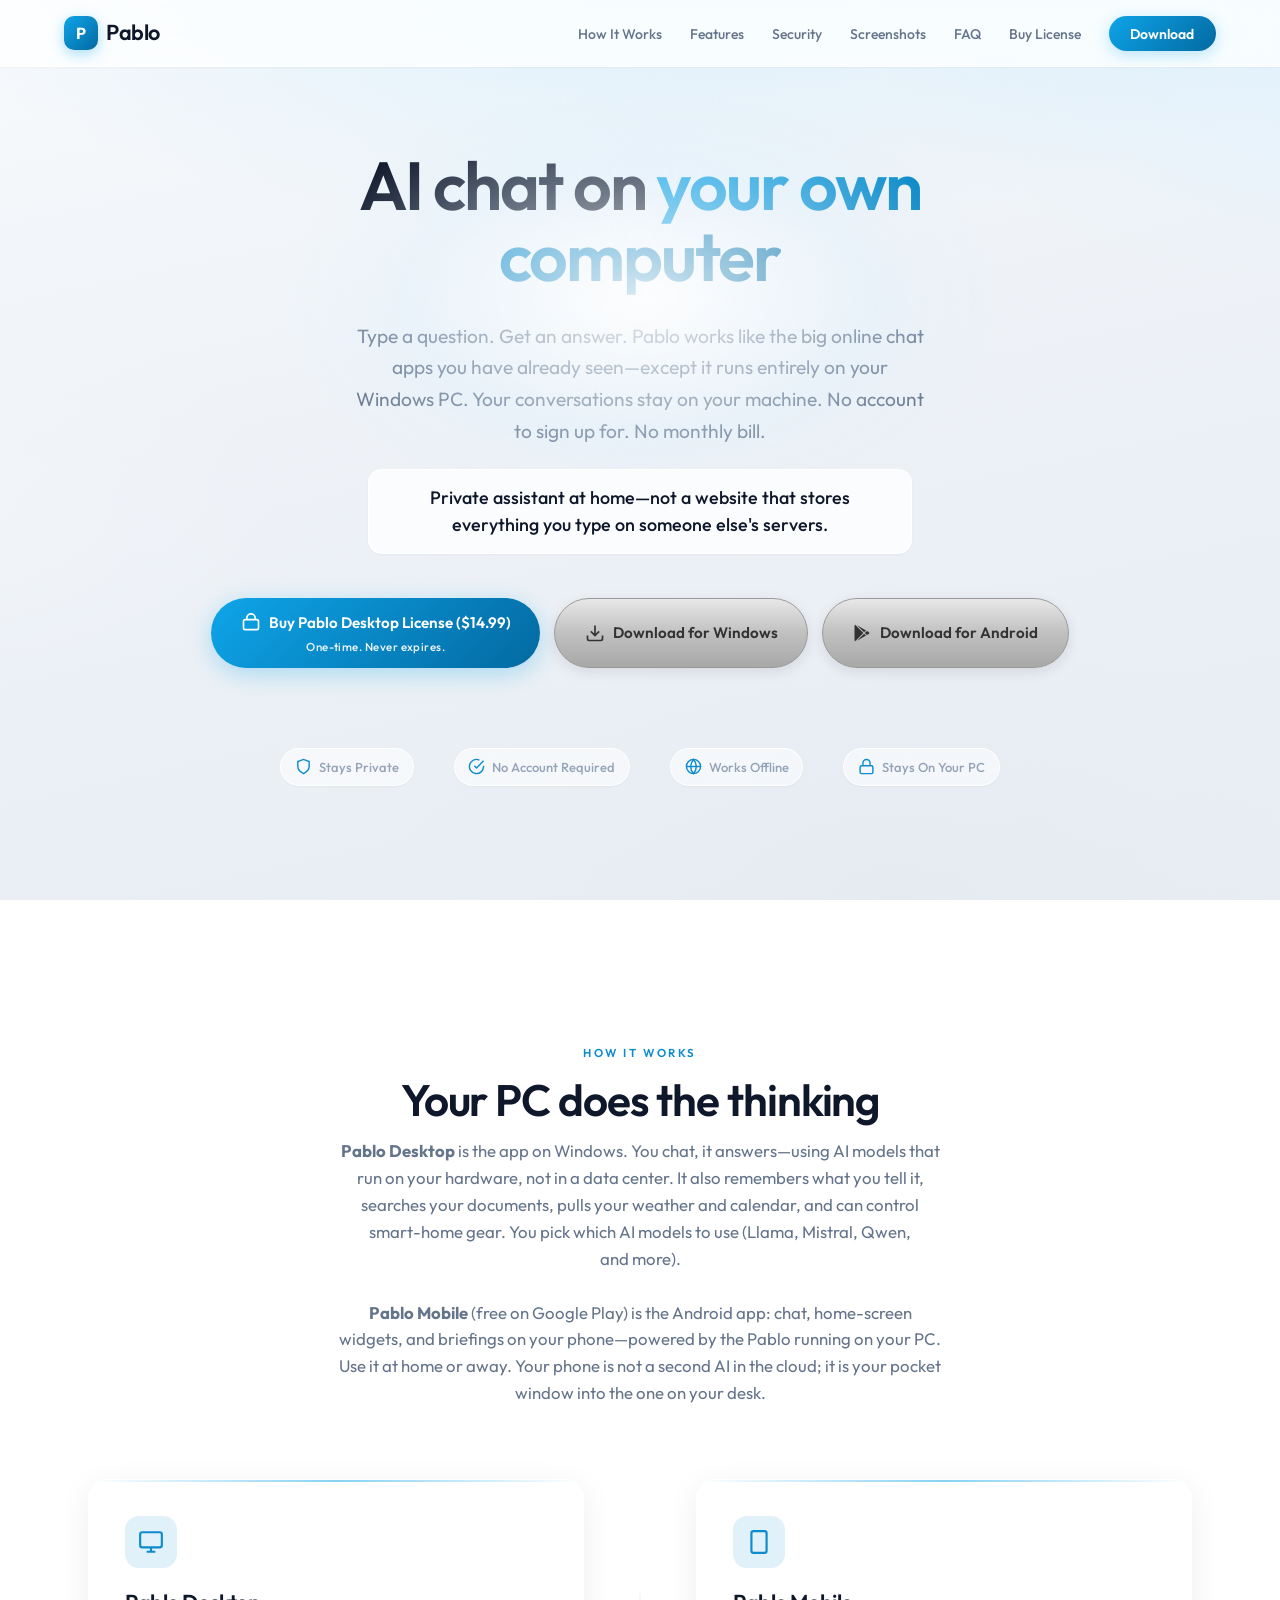
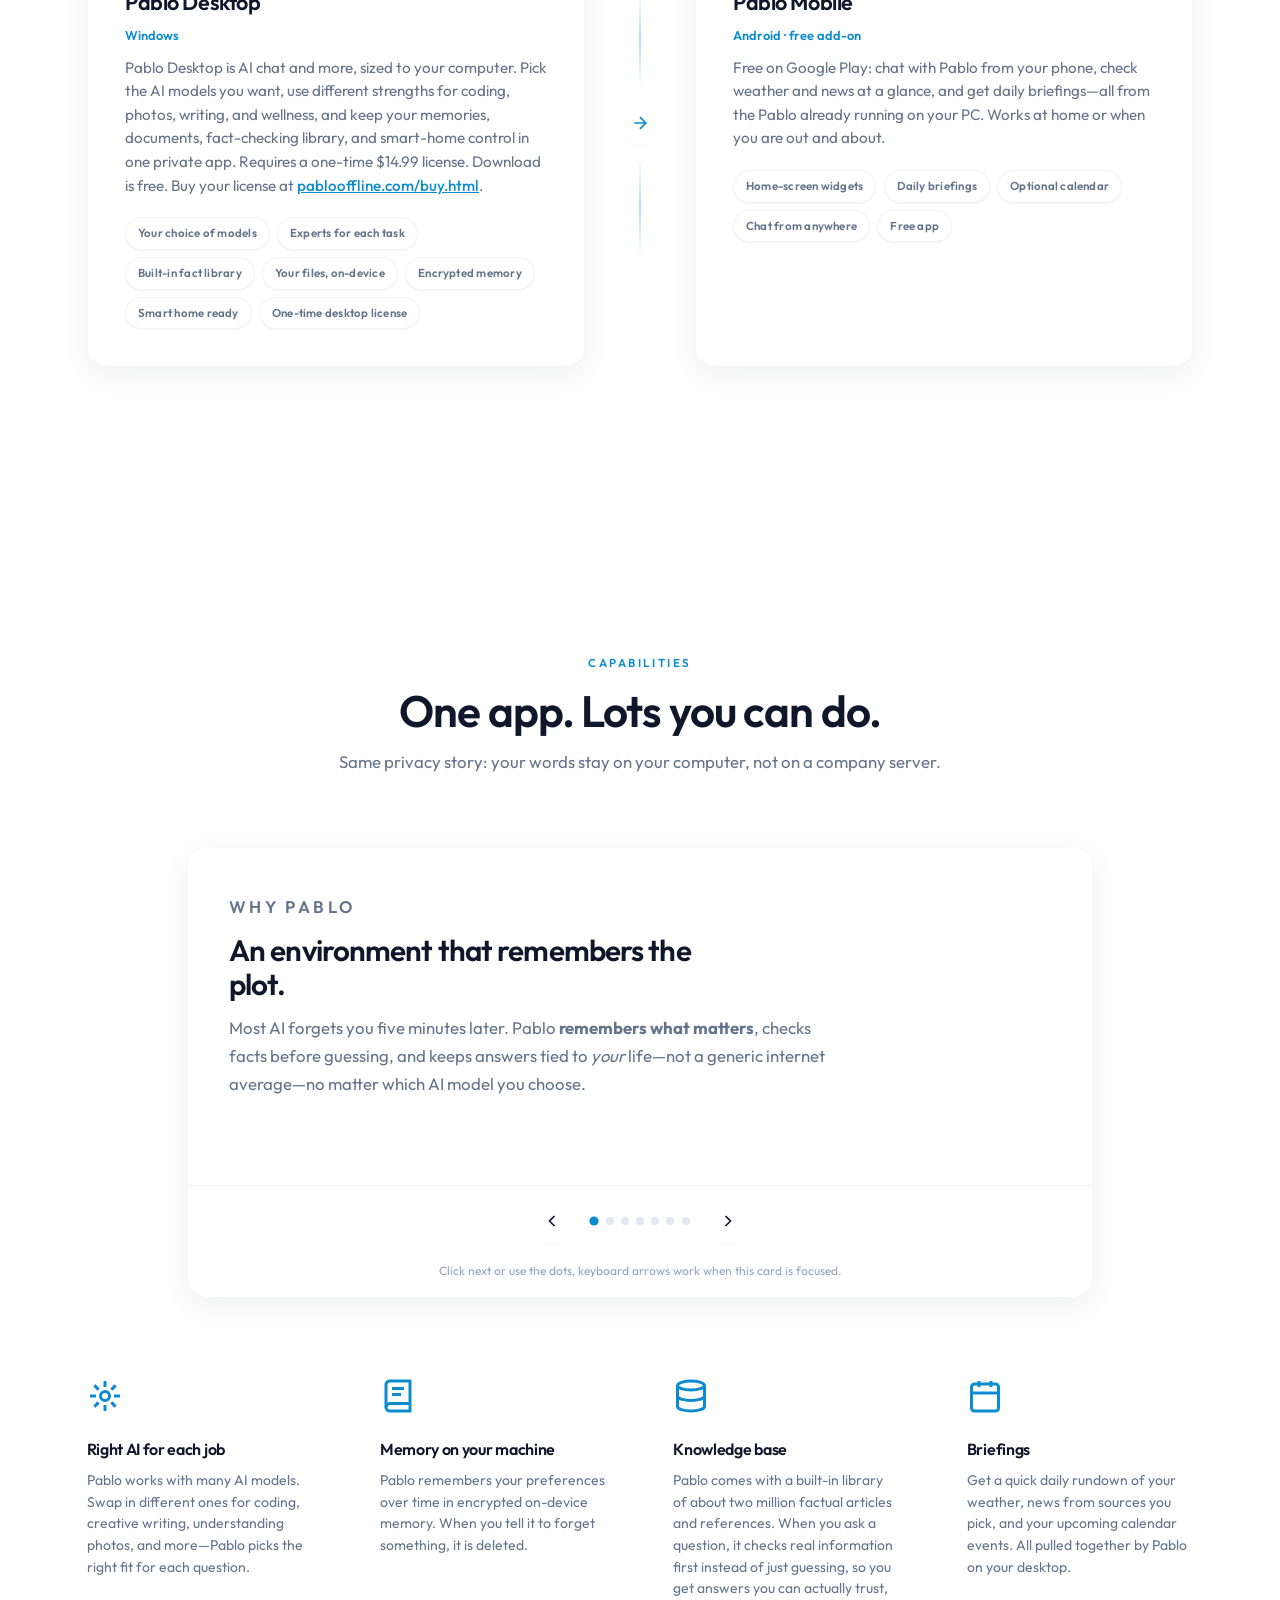
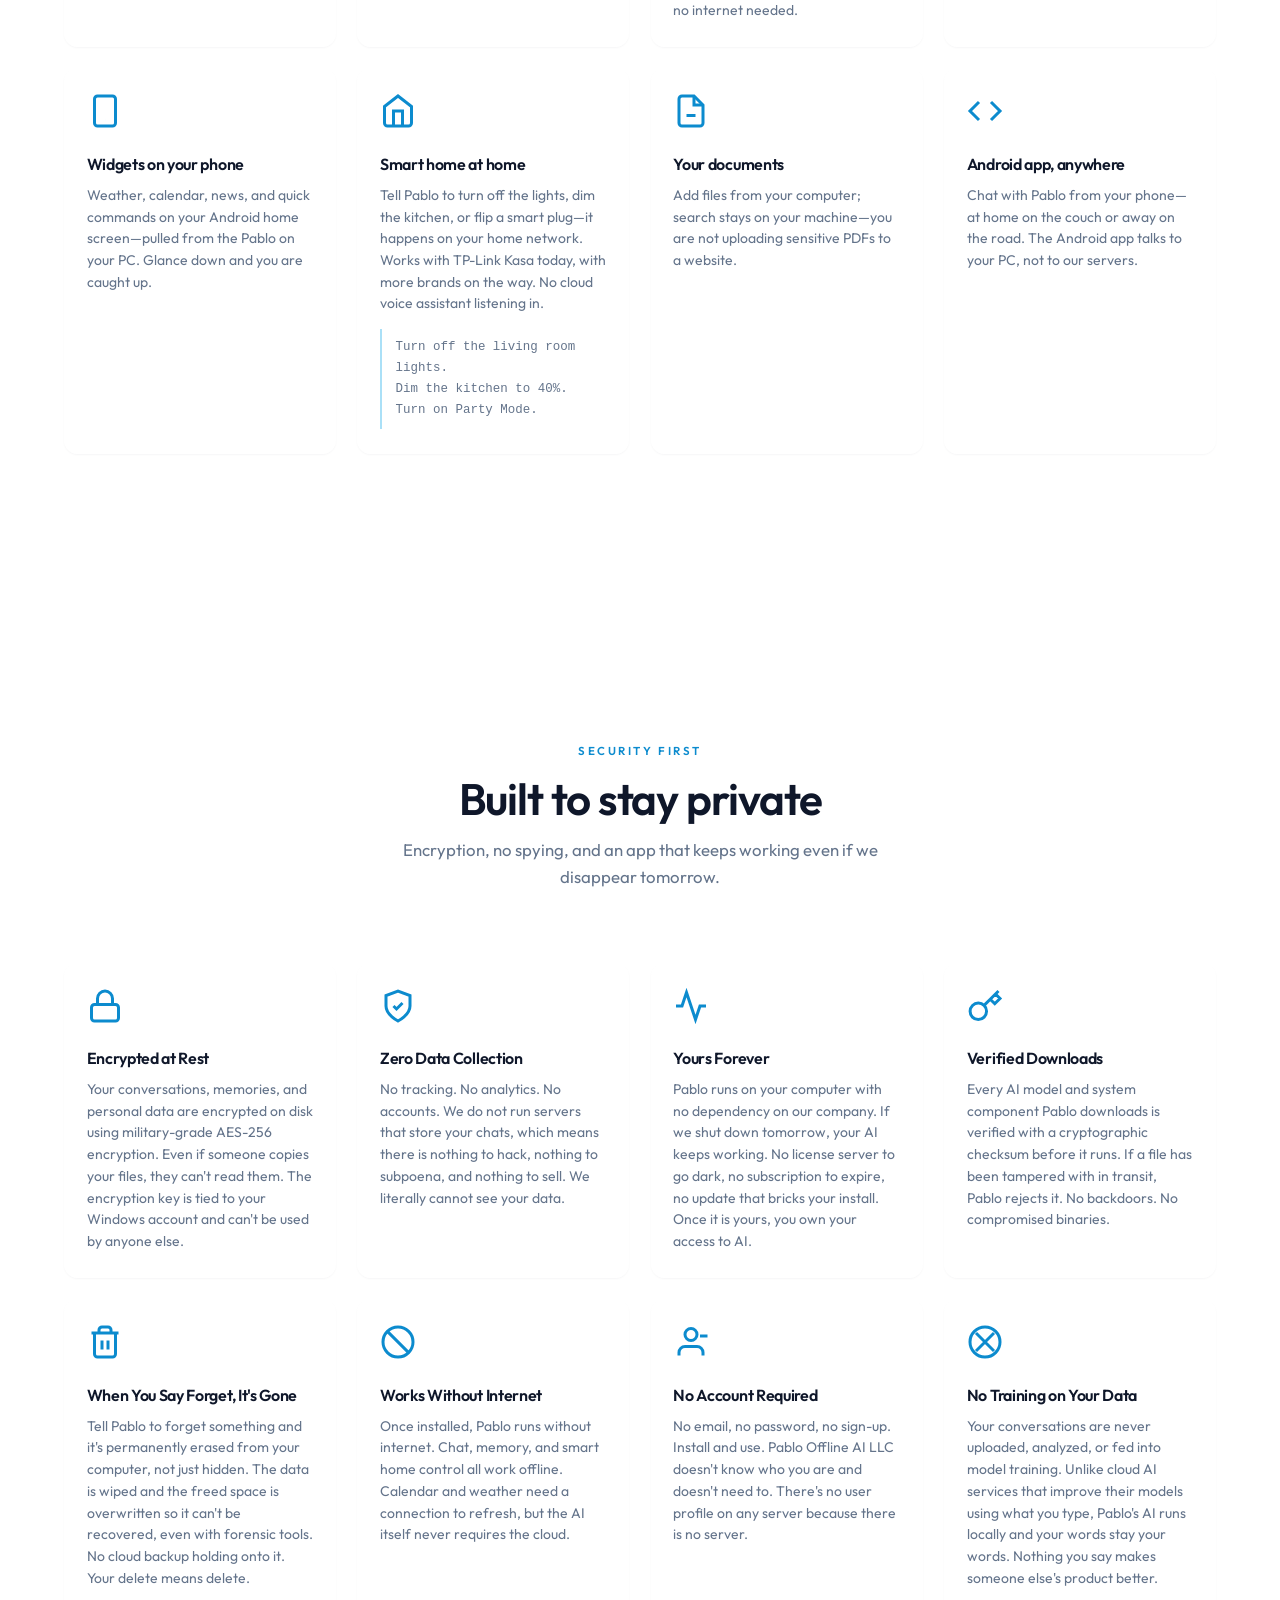
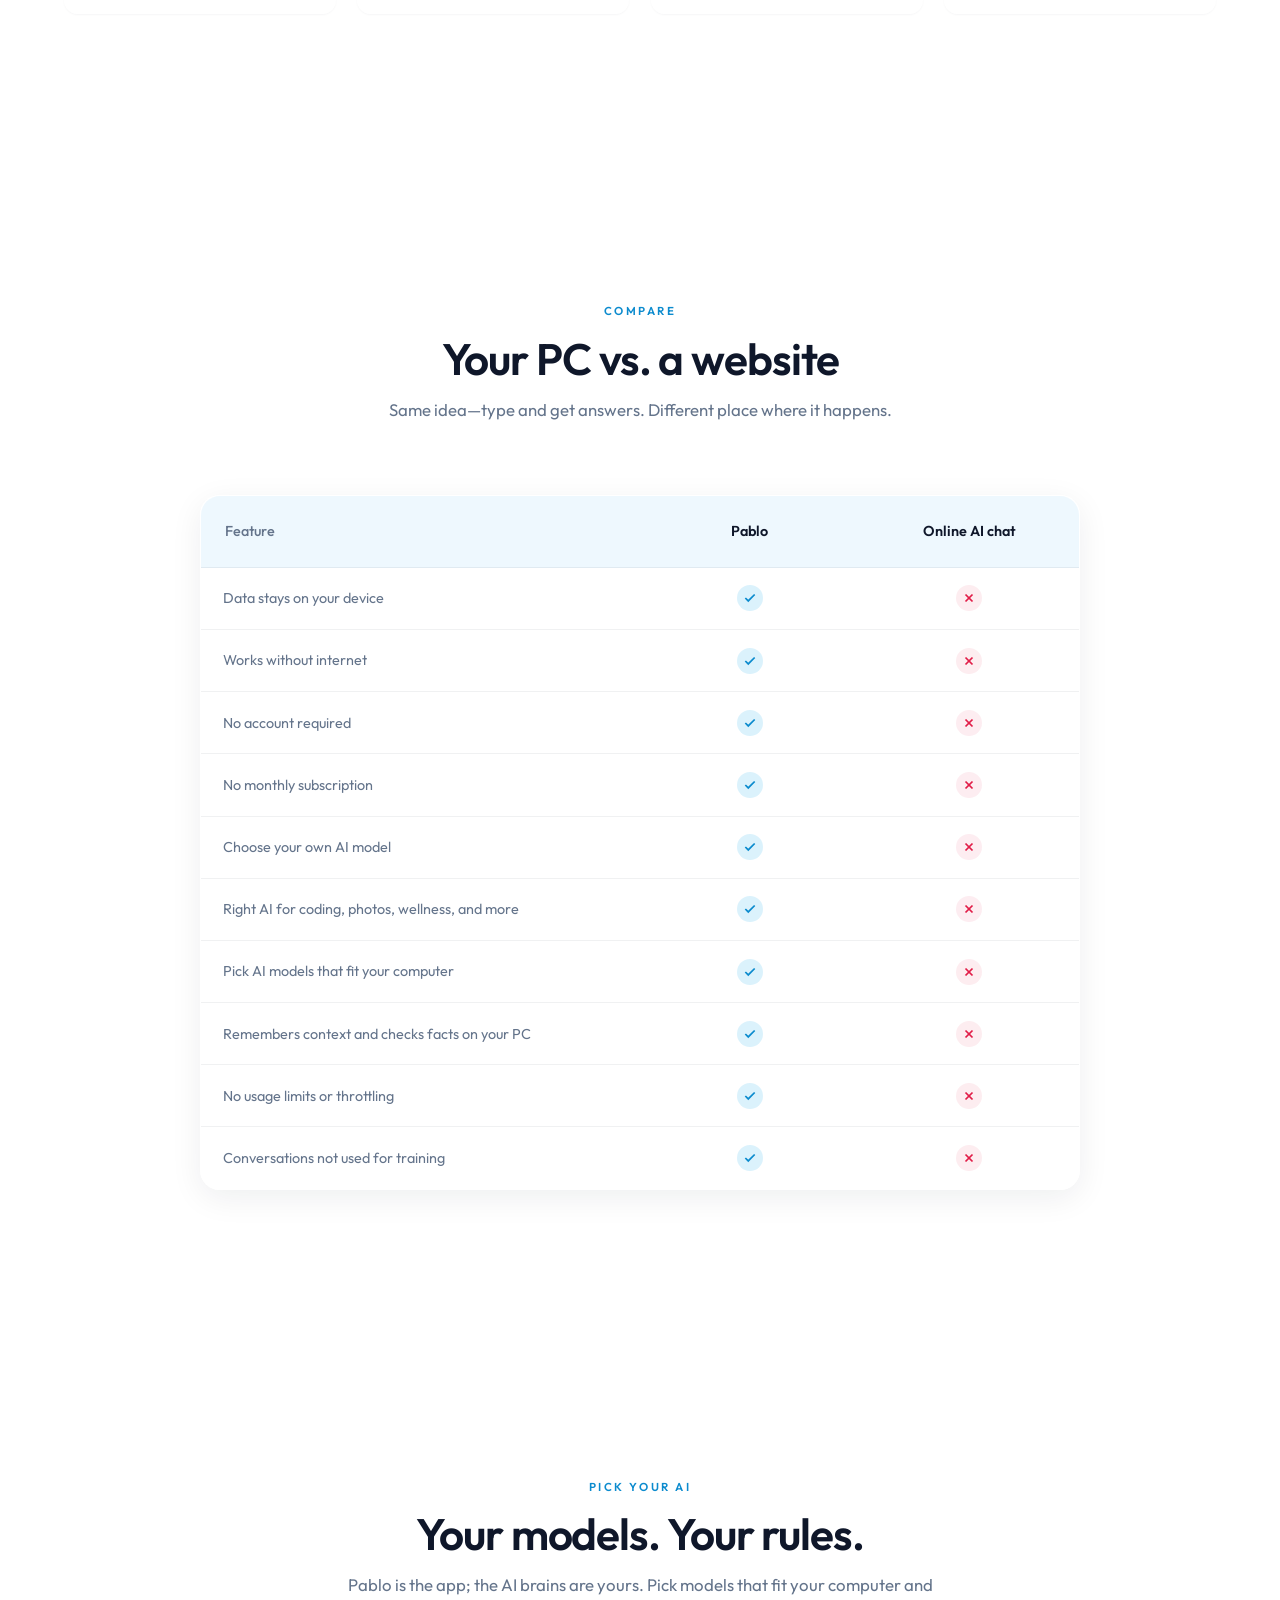
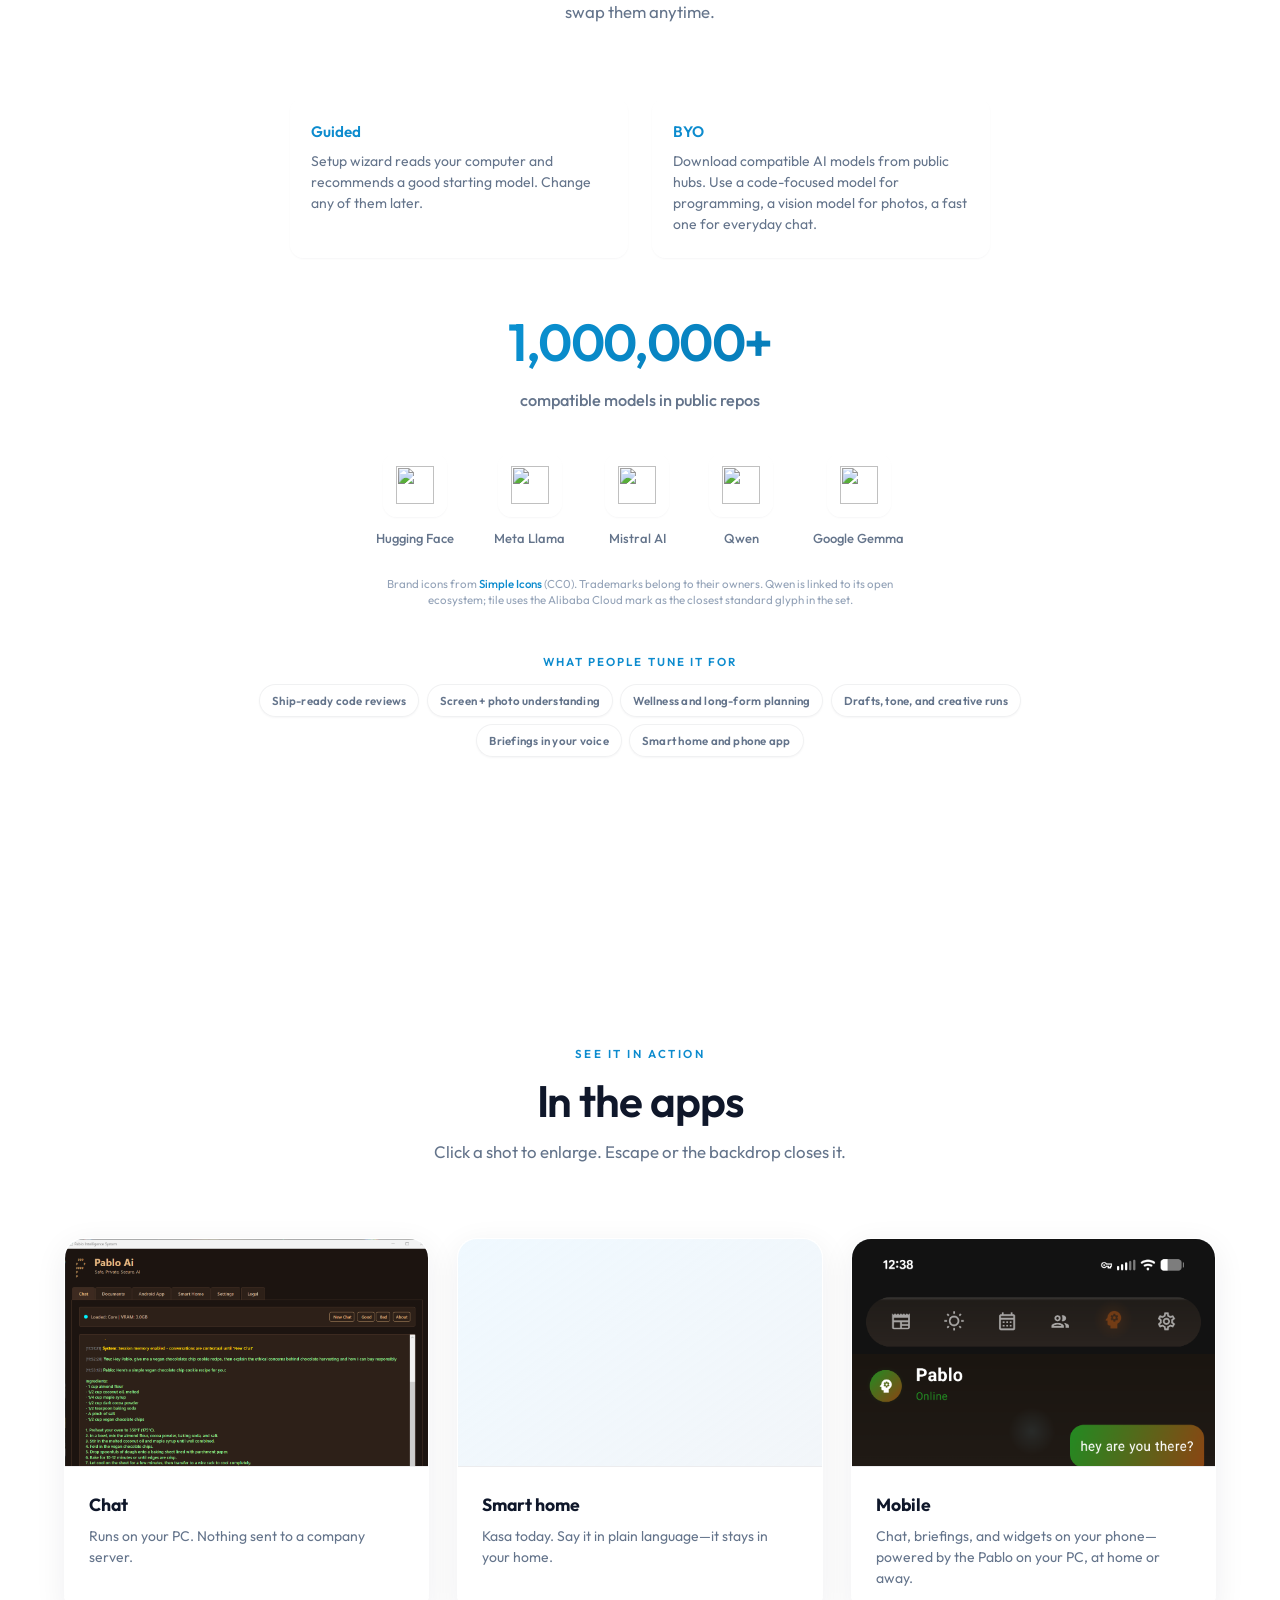
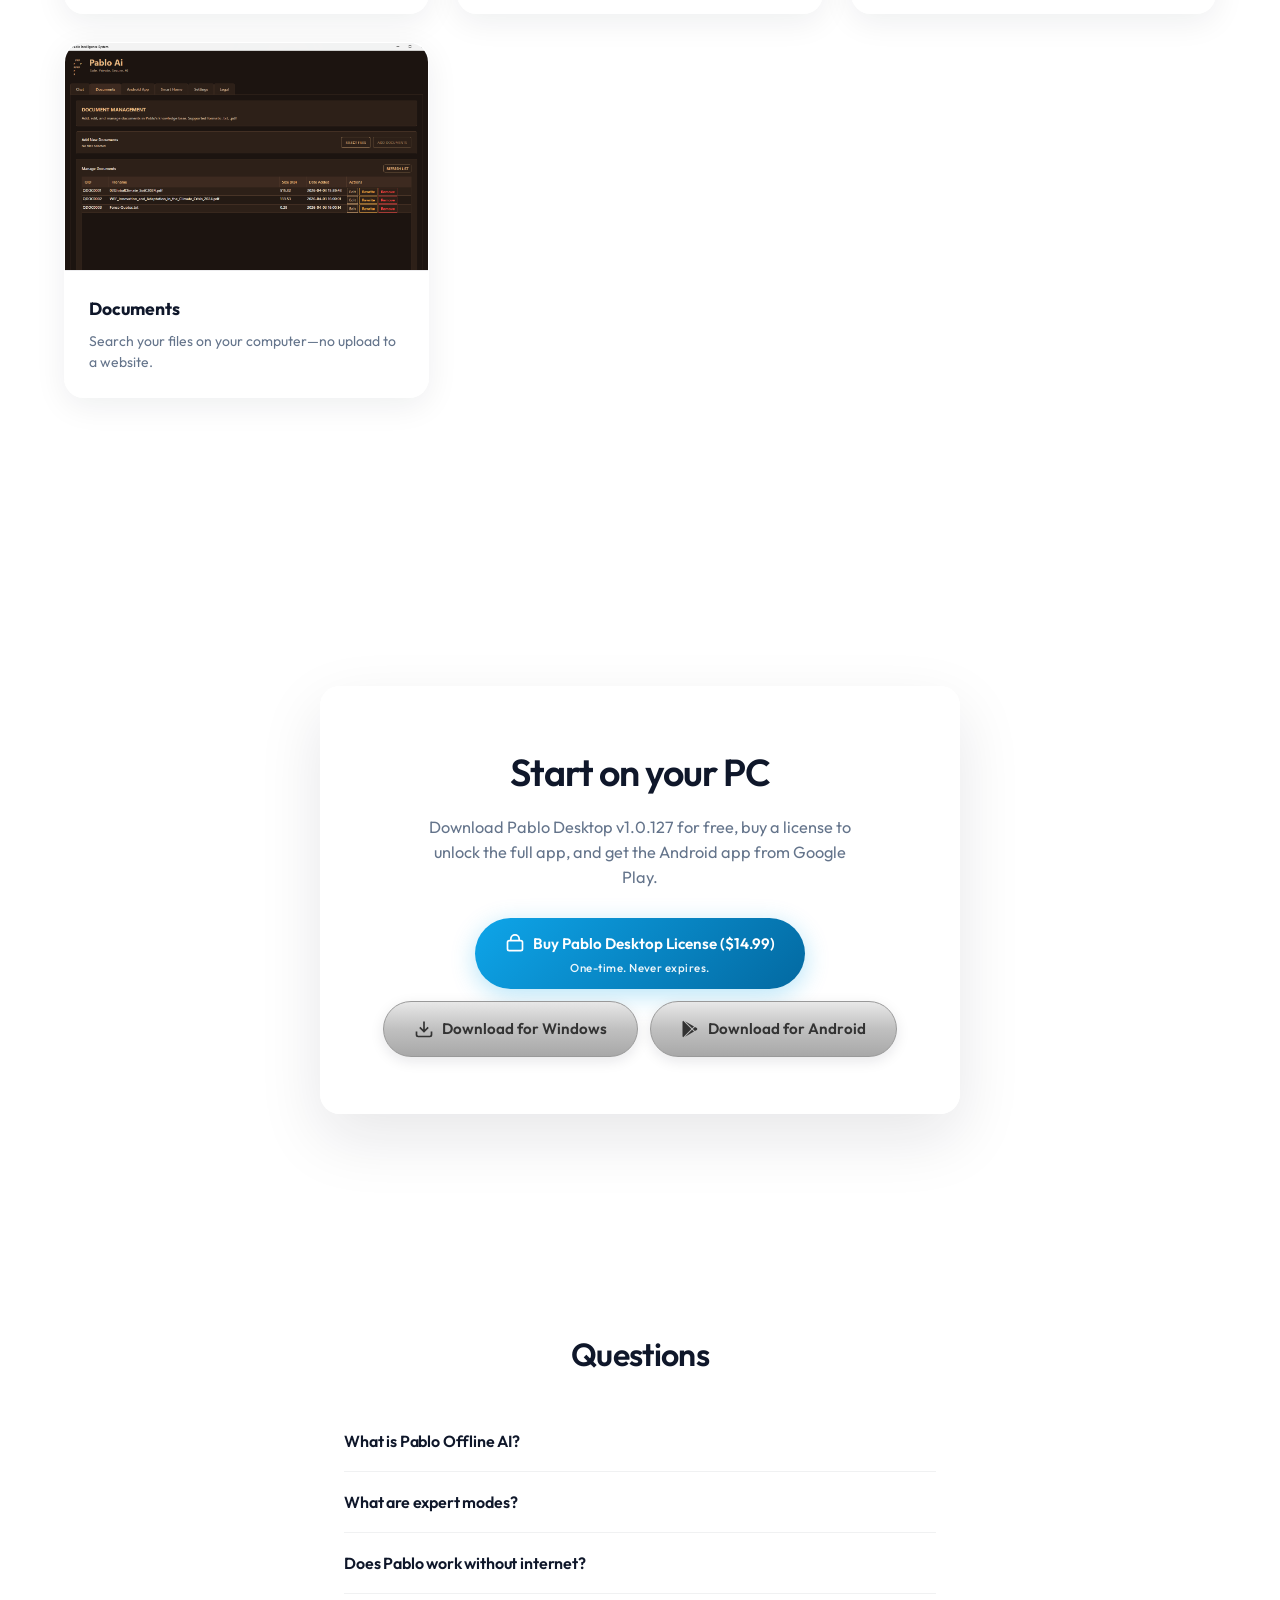
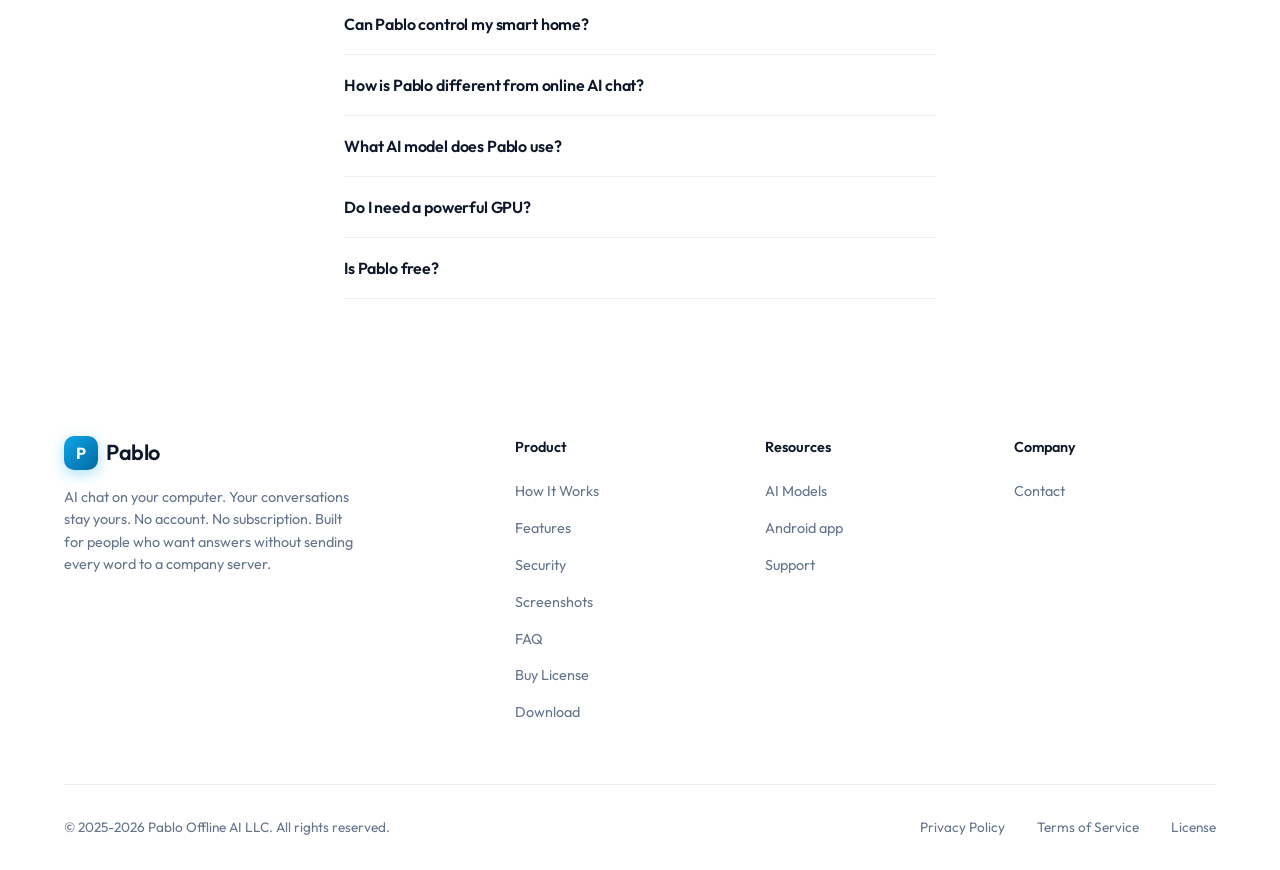
==== commit 26d22331: "Update title and descriptions in index.html" ====
--- a/index.html
+++ b/index.html
@@ -3,15 +3,15 @@
 <head>
     <meta charset="UTF-8">
     <meta name="viewport" content="width=device-width, initial-scale=1.0">
-    <title>Pablo Offline AI: Your Private Assistant on Your Windows PC</title>
-    <meta name="description" content="Pablo is your AI assistant that runs on your computer—not on someone else's servers. Ask questions, get answers, remember context, control smart home, and use a free Android companion. No account. No subscription. Free Windows download; one-time license unlocks the full app.">
+    <title>Pablo Offline AI: Private AI Chat on Your Windows PC</title>
+    <meta name="description" content="Pablo is AI chat that runs on your computer—not on someone else's servers. Ask questions, get answers, remember context, control smart home, and use a free Android companion. No account. No subscription. Free Windows download; one-time license unlocks the full app.">
     <meta name="keywords" content="offline ai chat, private ai assistant, ai on your computer, windows ai chat, smart home ai, pablo offline ai, no subscription ai, encrypted ai memory">
     <link rel="canonical" href="https://www.pablooffline.com/">
     <meta name="theme-color" content="#f8fafc">
 
     <!-- Open Graph -->
-    <meta property="og:title" content="Pablo Offline AI: Your assistant on Your PC">
-    <meta property="og:description" content="Works like online AI service—but runs on your Windows PC. Your conversations stay private. No account, no subscription. Free download; one-time license unlocks the full desktop app; Android companion is free.">
+    <meta property="og:title" content="Pablo Offline AI: AI Chat on Your PC">
+    <meta property="og:description" content="Works like online AI chat—but runs on your Windows PC. Your conversations stay private. No account, no subscription. Free download; one-time license unlocks the full desktop app; Android companion is free.">
     <meta property="og:type" content="website">
     <meta property="og:url" content="https://www.pablooffline.com/">
     <meta property="og:site_name" content="Pablo Offline AI">
@@ -1430,11 +1430,11 @@
 
     <!-- Hero Section -->
     <section class="hero">
-        <h1>Your AI assistant on <span>your own computer</span></h1>
+        <h1>AI chat on <span>your own computer</span></h1>
         <p class="hero-subtitle">
-            Pablo works like the big online AI apps you have already seen—except it runs entirely on your Windows PC. Your conversations stay on your machine. No account to sign up for. No monthly bill.
+            Type a question. Get an answer. Pablo works like the big online chat apps you have already seen—except it runs entirely on your Windows PC. Your conversations stay on your machine. No account to sign up for. No monthly bill.
         </p>
-        <p class="hero-plain">Buy a license once and download the free Windows installer</p>
+        <p class="hero-plain">Private assistant at home—not a website that stores everything you type on someone else's servers.</p>
         <div class="hero-ctas">
             <a href="buy.html" class="btn btn-primary btn-cta-buy">
                 <span class="btn-buy-line">
@@ -1463,7 +1463,7 @@
                 <svg viewBox="0 0 24 24" fill="none" stroke="currentColor" stroke-width="2">
                     <path d="M12 22s8-4 8-10V5l-8-3-8 3v7c0 6 8 10 8 10z"/>
                 </svg>
-                <span>Your Data stays yours</span>
+                <span>Stays Private</span>
             </div>
             <div class="trust-item">
                 <svg viewBox="0 0 24 24" fill="none" stroke="currentColor" stroke-width="2">
@@ -1496,8 +1496,8 @@
             <p class="section-label">How It Works</p>
             <h2 class="section-title">Your PC does the thinking</h2>
             <p class="section-subtitle">
-                <strong>Pablo Desktop</strong> is the app on Windows. Give it commands or ask it questions, it answers—using AI models that run on your hardware, not in a data center. It also remembers what you tell it, searches your documents, pulls your weather and calendar, and can control smart-home gear. You pick which AI models to use (Llama, Mistral, Qwen, and more).<br><br>
-                <strong>Pablo Mobile</strong> (free on Google Play) is the Android app: chat, News feed, Smart home control, all on your phone—powered by the Pablo running on your PC. Use it at home or away. Your phone is not a second AI in the cloud; it is your pocket window into the one on your desk.
+                <strong>Pablo Desktop</strong> is the app on Windows. You chat, it answers—using AI models that run on your hardware, not in a data center. It also remembers what you tell it, searches your documents, pulls your weather and calendar, and can control smart-home gear. You pick which AI models to use (Llama, Mistral, Qwen, and more).<br><br>
+                <strong>Pablo Mobile</strong> (free on Google Play) is the Android app: chat, home-screen widgets, and briefings on your phone—powered by the Pablo running on your PC. Use it at home or away. Your phone is not a second AI in the cloud; it is your pocket window into the one on your desk.
             </p>
         </div>
 
@@ -1512,7 +1512,7 @@
                 </div>
                 <h3>Pablo Desktop</h3>
                 <p class="platform">Windows</p>
-                <p class="lede">Pablo Desktop is your AI assistant and more, sized to your computer. Pick the AI models you want, use different strengths for coding, photos, writing, and wellness, and keep your memories, documents, fact-checking library, and smart-home control in one private app. Requires a one-time $14.99 license. Download is free. Buy your license at <a href="https://www.pablooffline.com/buy.html">pablooffline.com/buy.html</a>.</p>
+                <p class="lede">Pablo Desktop is AI chat and more, sized to your computer. Pick the AI models you want, use different strengths for coding, photos, writing, and wellness, and keep your memories, documents, fact-checking library, and smart-home control in one private app. Requires a one-time $14.99 license. Download is free. Buy your license at <a href="https://www.pablooffline.com/buy.html">pablooffline.com/buy.html</a>.</p>
                 <div class="chip-row" aria-label="Desktop highlights">
                     <span class="chip">Your choice of models</span>
                     <span class="chip">Experts for each task</span>
@@ -1543,7 +1543,7 @@
                 </div>
                 <h3>Pablo Mobile</h3>
                 <p class="platform">Android &middot; free add-on</p>
-                <p class="lede">Command Pablo from your phone, check weather and news at a glance, control your smart home devices, and get daily briefings—all from the Pablo already running on your PC. Processing for the content you see on the Android app happens at home on your PC, so even beastly large AI models don't affect your phone battery.</p>
+                <p class="lede">Free on Google Play: chat with Pablo from your phone, check weather and news at a glance, and get daily briefings—all from the Pablo already running on your PC. Works at home or when you are out and about.</p>
                 <div class="chip-row" aria-label="Mobile highlights">
                     <span class="chip">Home-screen widgets</span>
                     <span class="chip">Daily briefings</span>
@@ -1604,7 +1604,7 @@
                         <article class="product-tour-slide" aria-label="Slide 7 of 7">
                             <p class="product-tour-kicker">Ownership</p>
                             <h3>Your desk. Your models. Your data.</h3>
-                            <p><strong>No subscription.</strong> Encrypted storage for sensitive memories, plus an Android app to command Pablo from anywhere. Download the Windows installer and unlock with a one-time license—you are done renting your attention to a browser tab.</p>
+                            <p><strong>No subscription.</strong> Encrypted storage for sensitive memories, plus an Android app to chat with your PC from anywhere. Download the Windows installer and unlock with a one-time license—you are done renting your attention to a browser tab.</p>
                         </article>
                     </div>
                 </div>
@@ -1702,7 +1702,7 @@
                     <polyline points="8 6 2 12 8 18"/>
                 </svg>
                 <h4>Android app, anywhere</h4>
-                <p>Command Pablo from your phone—at home on the couch or away on the road. The Android app talks to your PC, not to our servers.</p>
+                <p>Chat with Pablo from your phone—at home on the couch or away on the road. The Android app talks to your PC, not to our servers.</p>
             </div>
         </div>
     </section>
@@ -1937,9 +1937,9 @@
 
         <div class="screenshot-grid">
             <div class="screenshot-card">
-                <a href="/Intelligent%20Conversation.png" class="screenshot-fullsize-link" aria-label="Enlarge screenshot: Local AI assistant">
+                <a href="/Intelligent%20Conversation.png" class="screenshot-fullsize-link" aria-label="Enlarge screenshot: Local AI chat">
                     <div class="screenshot-placeholder">
-                        <img src="/Intelligent%20Conversation.png" alt="Pablo: local AI assistant" loading="lazy" decoding="async">
+                        <img src="/Intelligent%20Conversation.png" alt="Pablo: local AI chat" loading="lazy" decoding="async">
                     </div>
                 </a>
                 <div class="screenshot-card-content">
@@ -2023,7 +2023,7 @@
 
         <details>
             <summary>What is Pablo Offline AI?</summary>
-            <p>Pablo is your AI assistant running on Windows that runs on your computer instead of on someone else's servers. You type commands, questions, or thoughts and get answers—like popular online assistant services—but your words stay on your PC. Pablo can also remember context, search your files, show briefings, control smart-home devices, and connect to a free Android app on your phone. No account required. The installer is free; a one-time license unlocks the full desktop app. The Android companion is free. No subscription.</p>
+            <p>Pablo is AI chat for Windows that runs on your computer instead of on someone else's servers. You type questions and get answers—like popular online chat services—but your words stay on your PC. Pablo can also remember context, search your files, show briefings, control smart-home devices, and connect to a free Android app on your phone. No account required. The installer is free; a one-time license unlocks the full desktop app. The Android companion is free. No subscription.</p>
         </details>
 
         <details>
@@ -2043,7 +2043,7 @@
 
         <details>
             <summary>How is Pablo different from online AI chat?</summary>
-            <p>Pablo provides an elaborate environment of tools and context to little AI models that allow them to act like large, streaming AI services. It personalizes itself better every time you interact with it. Pablo does more than chat: documents, briefings, smart home, and an android app that lets you take Pablo on the go.</p>
+            <p>Online AI chat runs on company servers—you send your words out, they send answers back. Pablo runs on your Windows PC. The conversation never has to leave your house. You are not renting access month to month, and your chats are not used to train someone else's product. Pablo also does more than chat: documents, briefings, smart home, and a phone companion that talks to your PC.</p>
         </details>
 
         <details>
@@ -2070,7 +2070,7 @@
                     <div class="logo-icon">P</div>
                     Pablo
                 </a>
-                <p>Your AI assistant on your computer. Your conversations stay yours. No account. No subscription. Built for people who want answers without sending every word to a company server.</p>
+                <p>AI chat on your computer. Your conversations stay yours. No account. No subscription. Built for people who want answers without sending every word to a company server.</p>
             </div>
 
             <div class="footer-links">
@@ -2339,3 +2339,4 @@
     </script>
 </body>
 </html>
+
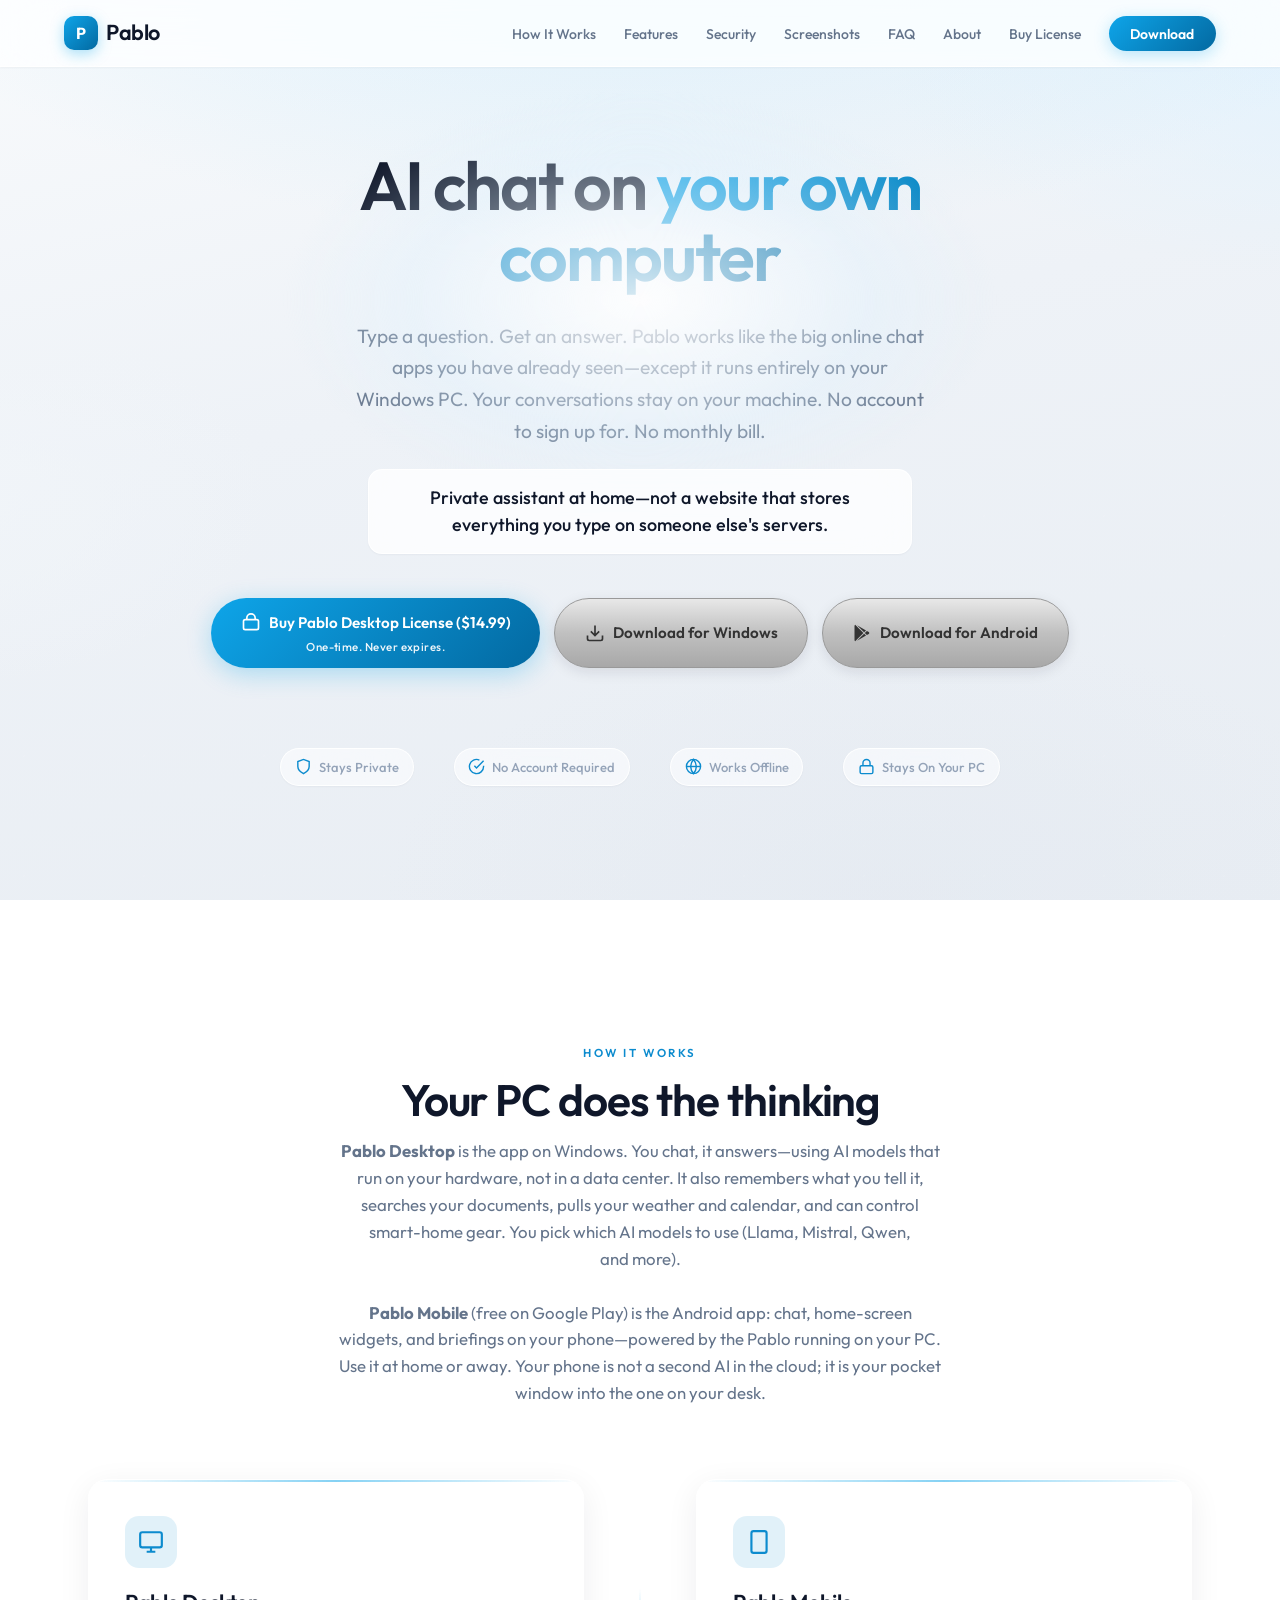
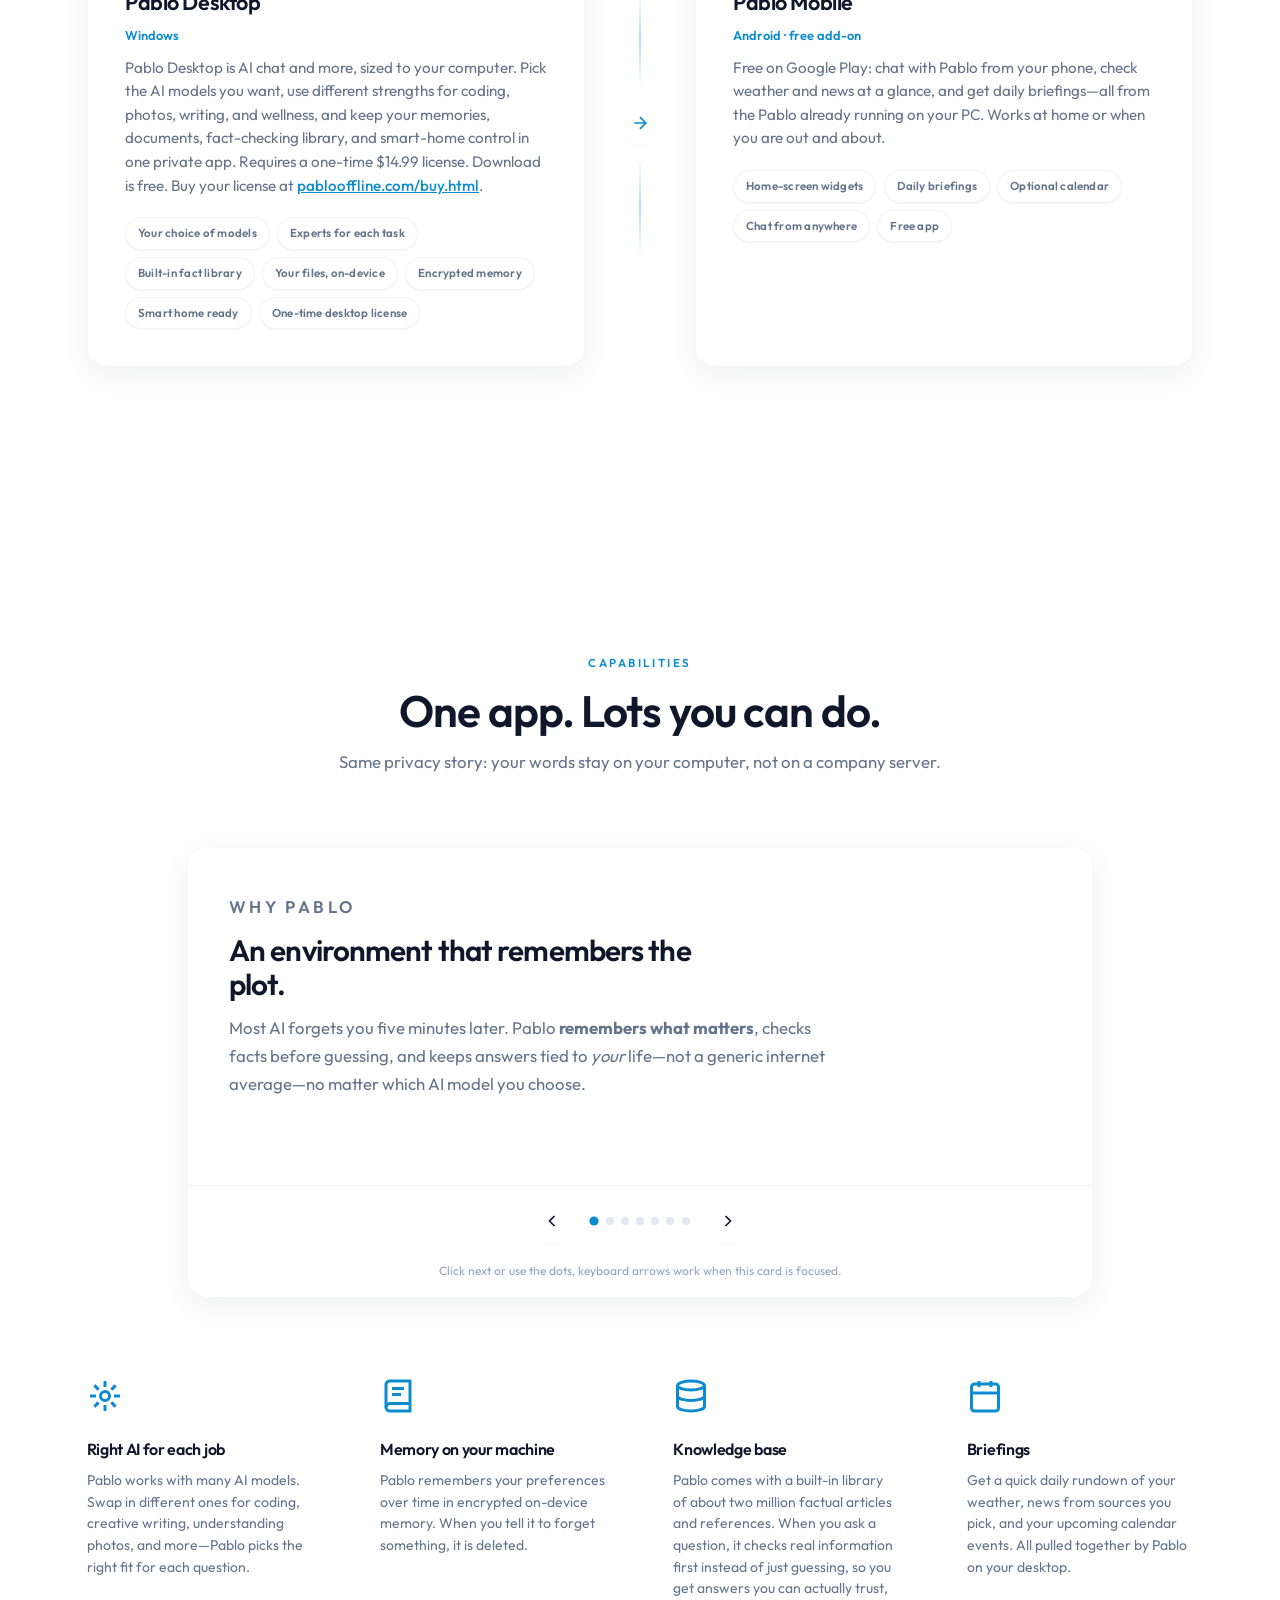
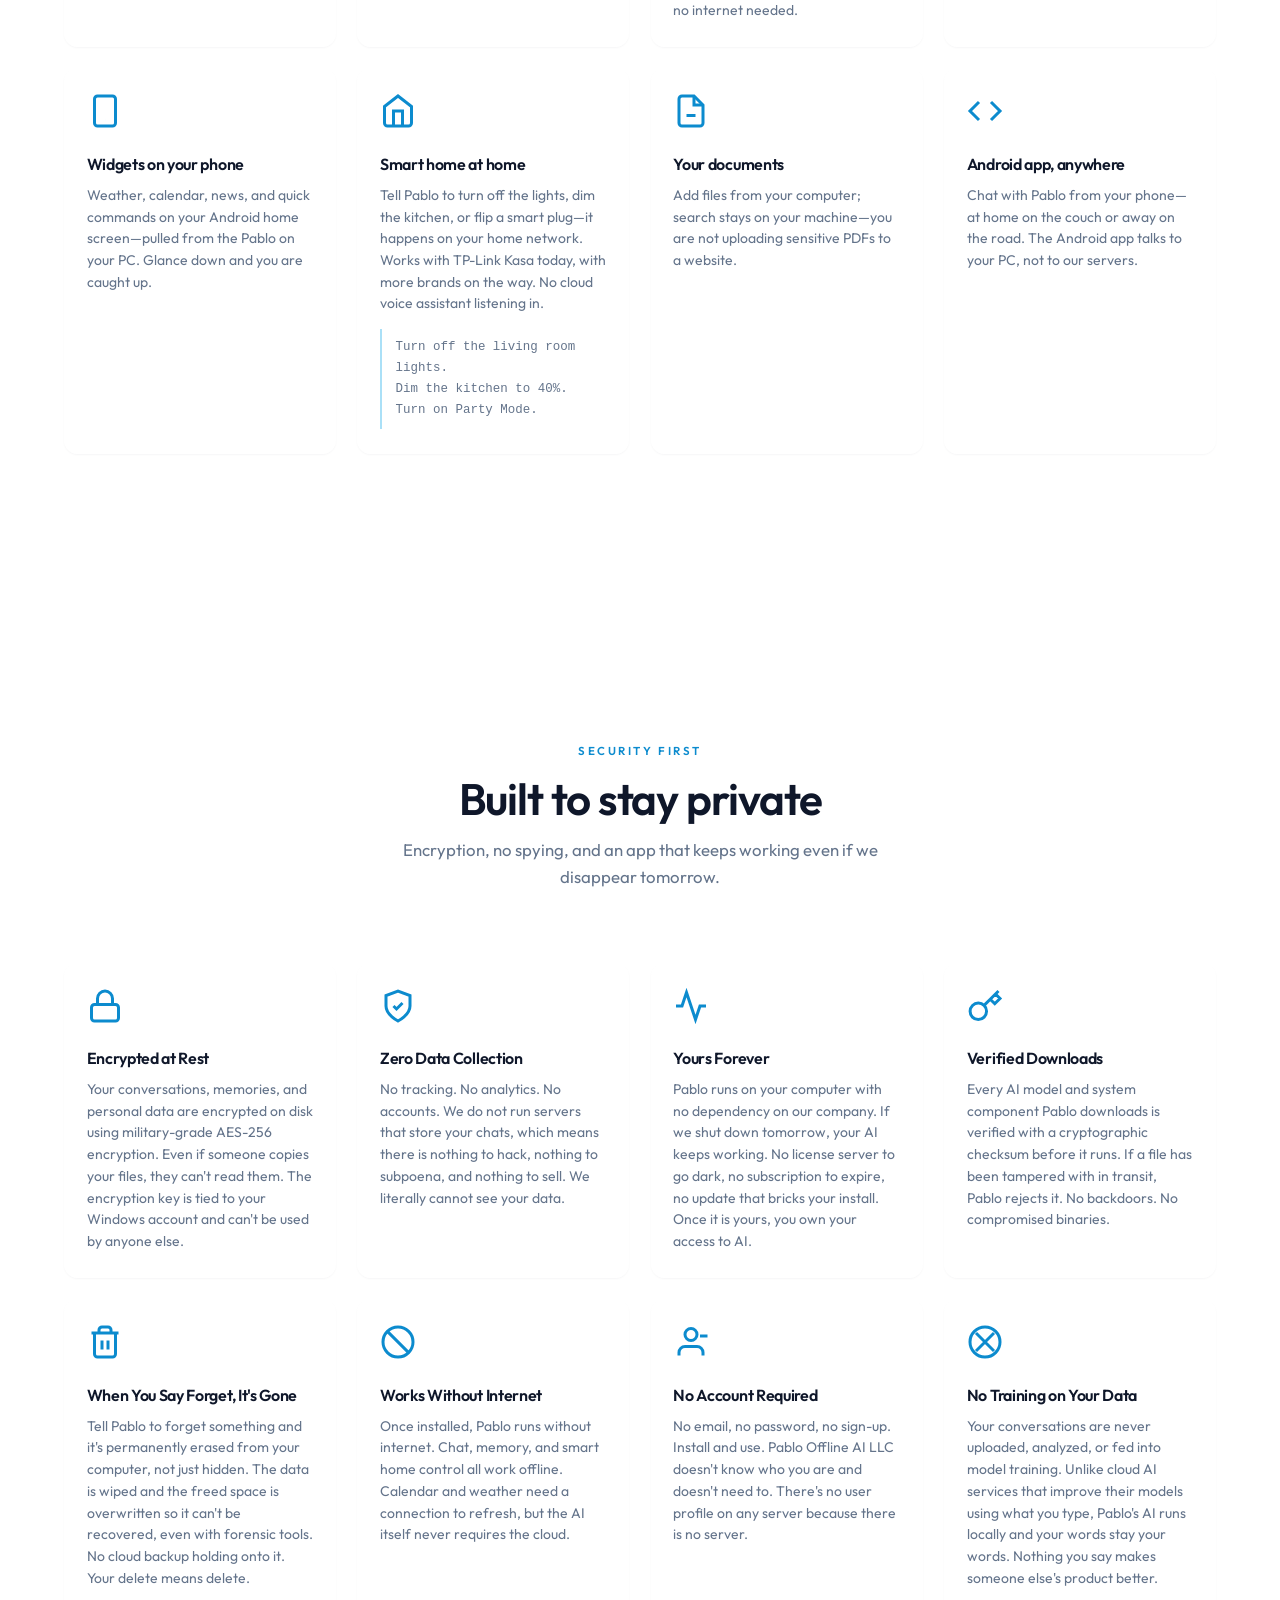
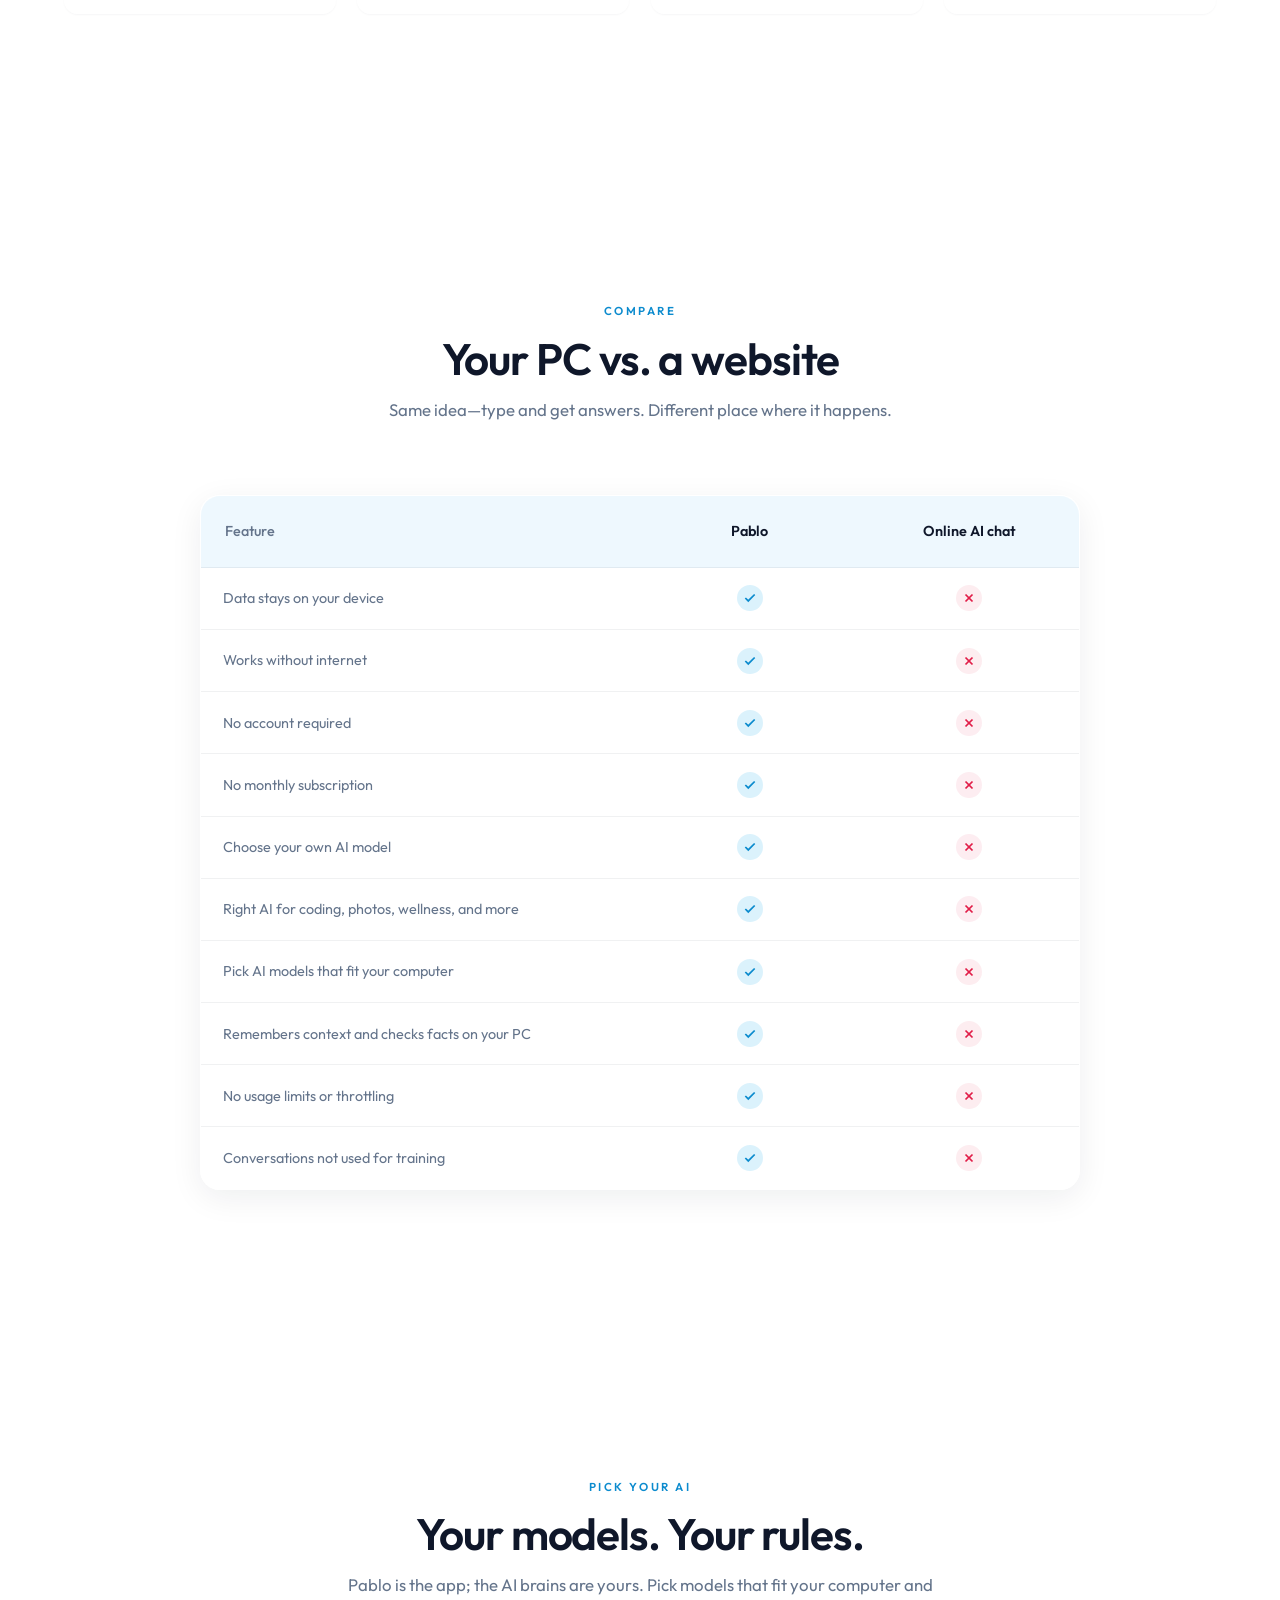
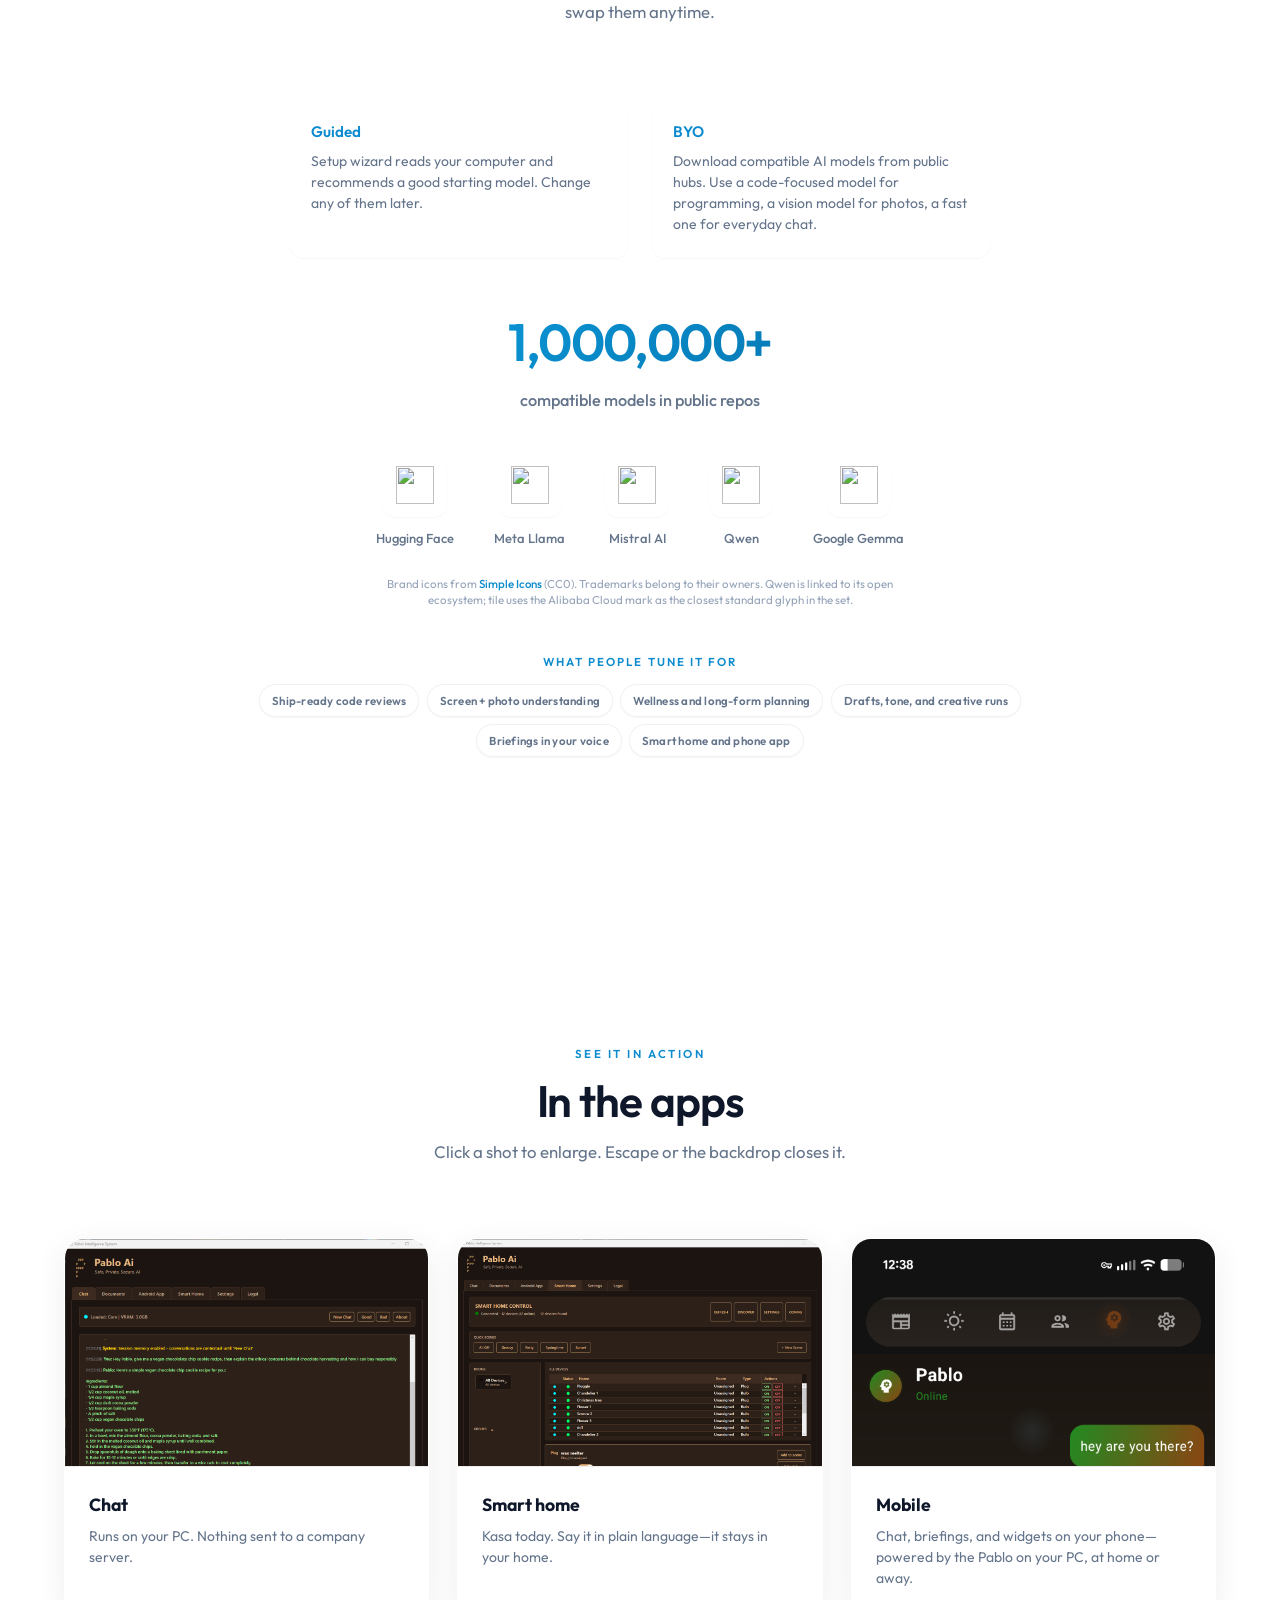
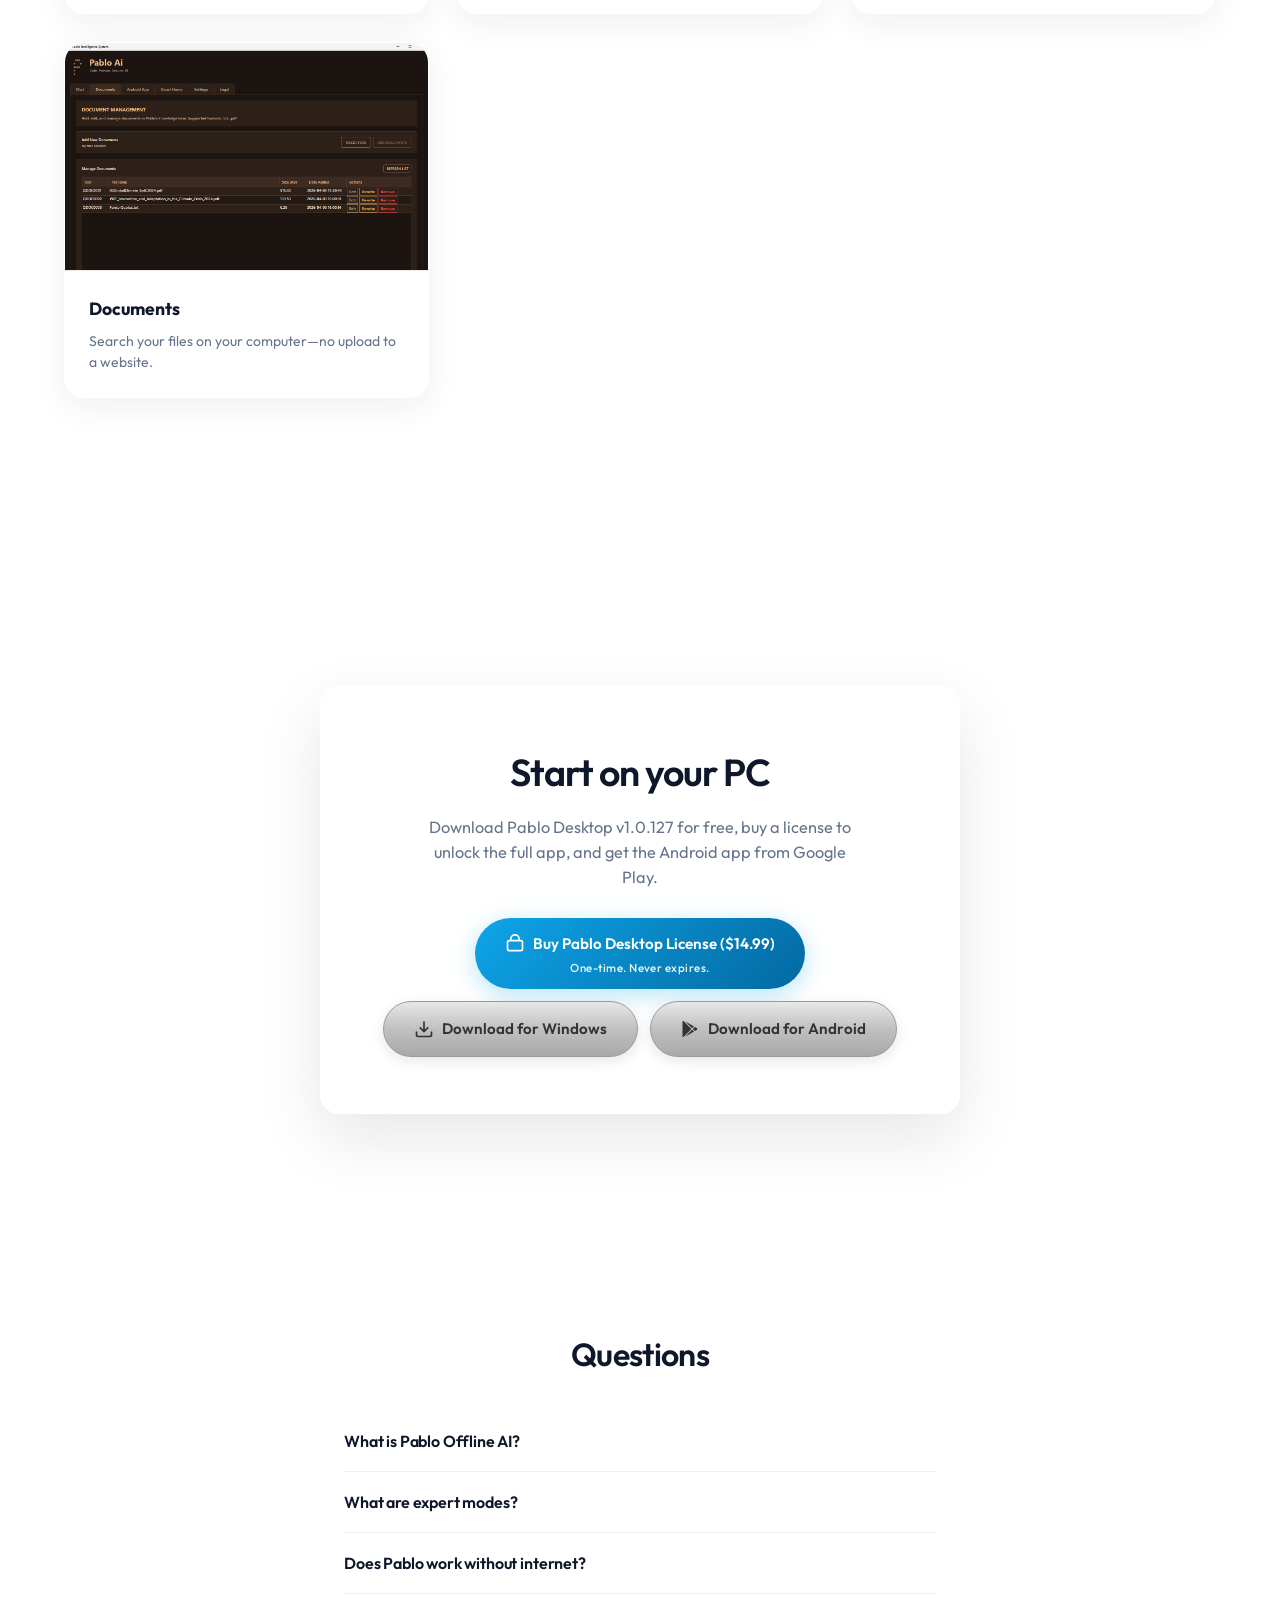
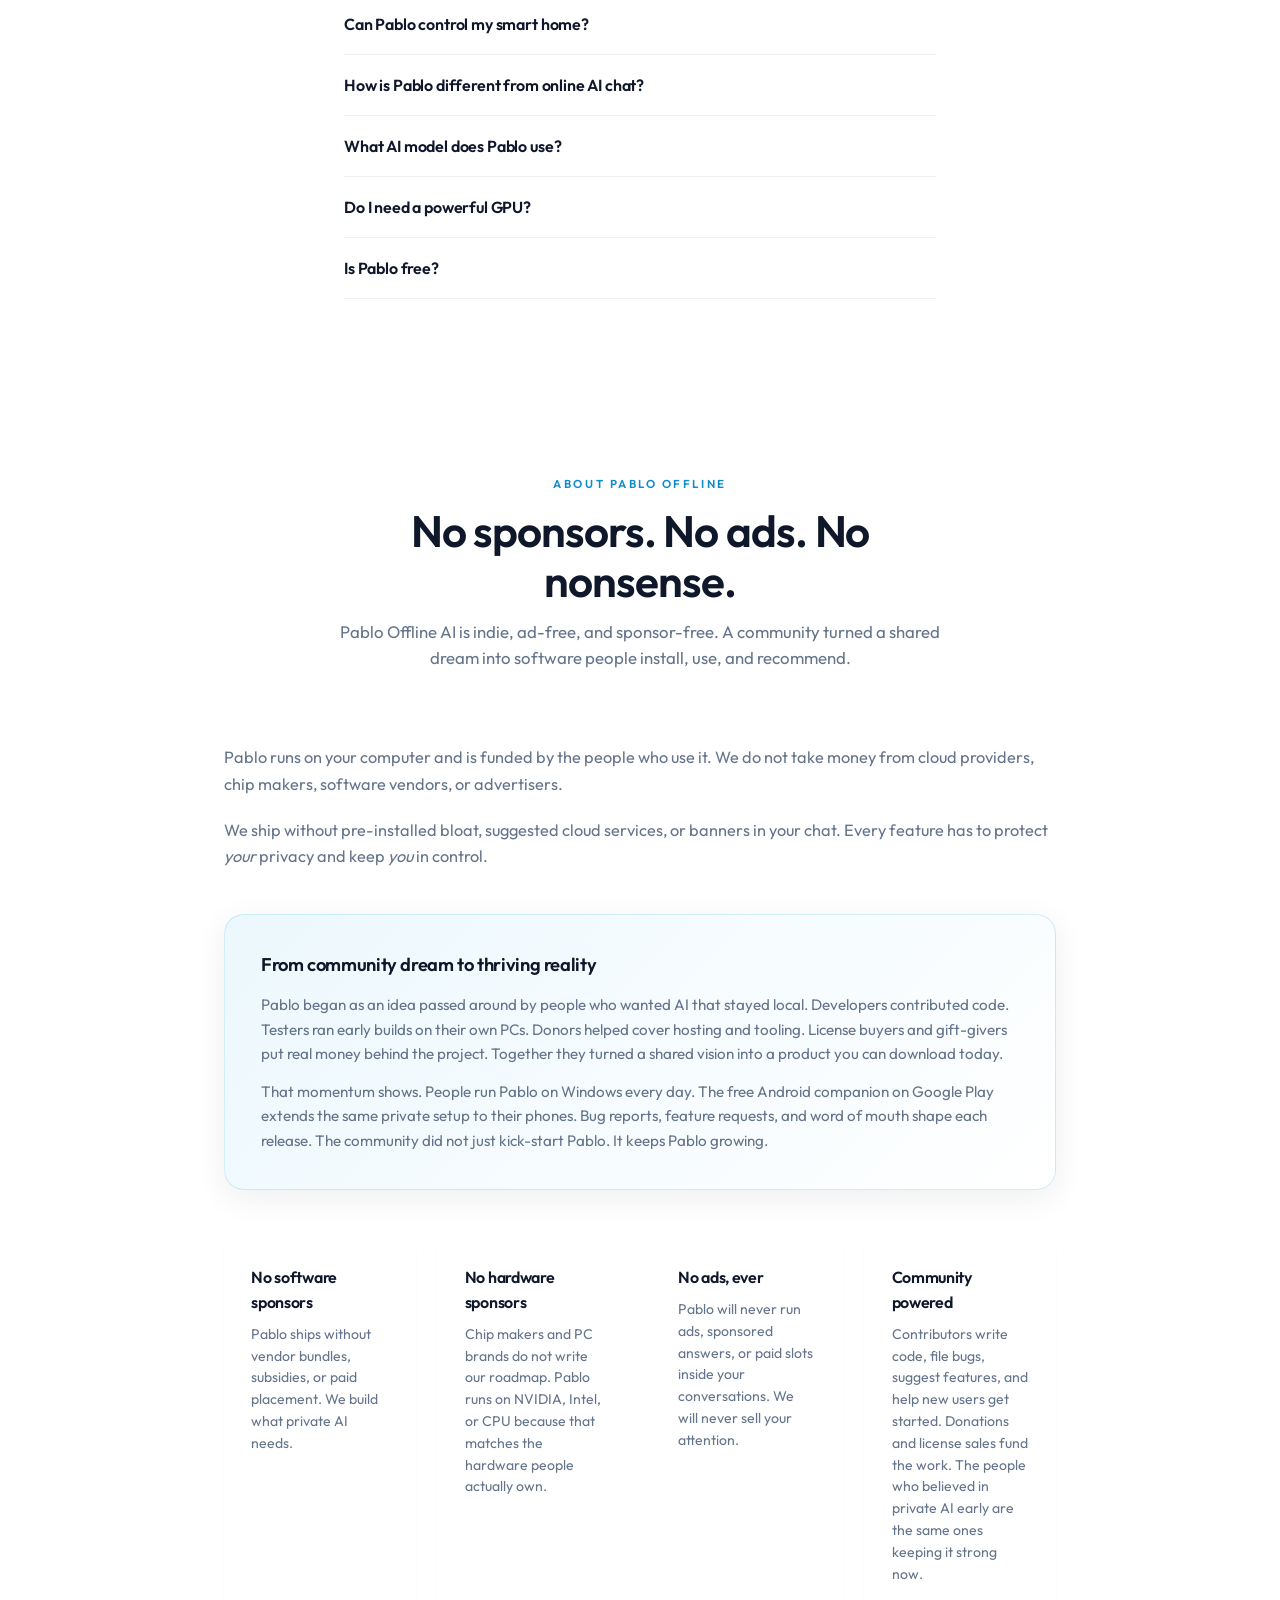
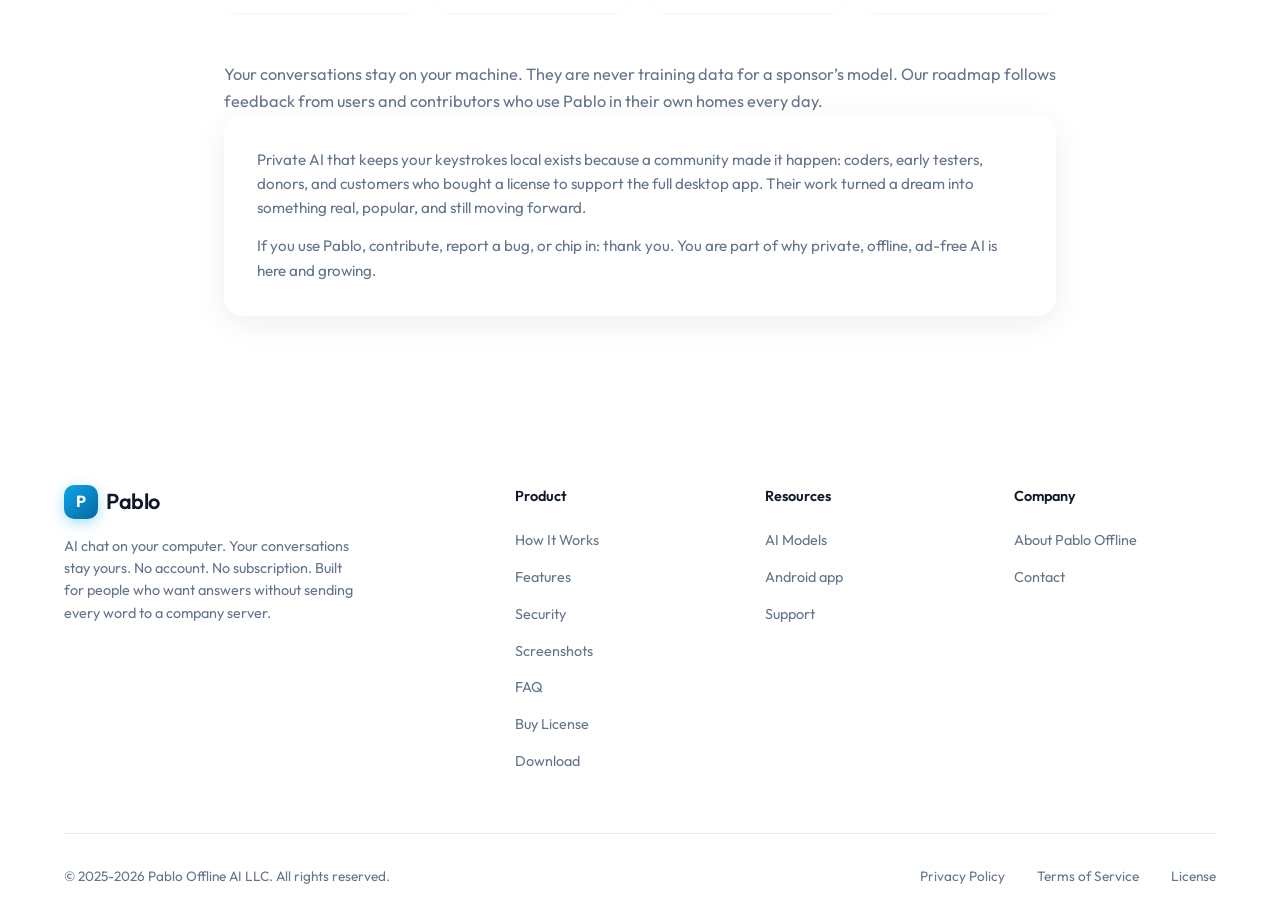
==== commit 9c0584dc: "Add About Pablo Offline section to the homepage. Explain Pablo's indie, sponsor-free, ad-free model " ====
--- a/index.html
+++ b/index.html
@@ -1358,6 +1358,113 @@
             font-size: 0.92rem;
         }
 
+        /* About Pablo Offline */
+        .about-section {
+            padding: clamp(4rem, 10vw, 6.5rem) 5%;
+            background: transparent;
+        }
+
+        .about-inner {
+            max-width: 52rem;
+            margin: 0 auto;
+        }
+
+        .about-prose {
+            color: var(--text-muted);
+            font-size: 1.02rem;
+            line-height: 1.65;
+            text-wrap: pretty;
+        }
+
+        .about-prose p + p {
+            margin-top: 1.15rem;
+        }
+
+        .about-prose strong {
+            color: var(--text);
+            font-weight: 600;
+        }
+
+        .about-pillars {
+            display: grid;
+            grid-template-columns: repeat(4, 1fr);
+            gap: clamp(1rem, 2.5vw, 1.35rem);
+            margin: clamp(2.25rem, 5vw, 3rem) 0;
+        }
+
+        .about-pillar {
+            background: var(--glass);
+            backdrop-filter: var(--blur);
+            -webkit-backdrop-filter: var(--blur);
+            border: 1px solid var(--glass-border);
+            border-radius: var(--radius-sm);
+            padding: clamp(1.35rem, 3vw, 1.65rem);
+            box-shadow: var(--shadow-sm);
+        }
+
+        .about-pillar h3 {
+            font-size: 1rem;
+            font-weight: 600;
+            letter-spacing: -0.02em;
+            margin-bottom: 0.55rem;
+            color: var(--text);
+        }
+
+        .about-pillar p {
+            color: var(--text-muted);
+            font-size: 0.88rem;
+            line-height: 1.55;
+        }
+
+        .about-closing {
+            background: var(--glass);
+            backdrop-filter: var(--blur);
+            -webkit-backdrop-filter: var(--blur);
+            border: 1px solid var(--glass-border);
+            border-radius: var(--radius);
+            padding: clamp(1.5rem, 4vw, 2rem);
+            box-shadow: var(--shadow-md);
+        }
+
+        .about-closing p {
+            color: var(--text-muted);
+            font-size: 0.95rem;
+            line-height: 1.6;
+        }
+
+        .about-closing p + p {
+            margin-top: 0.85rem;
+        }
+
+        .about-community {
+            background: linear-gradient(135deg, rgba(14, 165, 233, 0.08) 0%, rgba(255, 255, 255, 0.55) 100%);
+            backdrop-filter: var(--blur);
+            -webkit-backdrop-filter: var(--blur);
+            border: 1px solid rgba(14, 165, 233, 0.18);
+            border-radius: var(--radius);
+            padding: clamp(1.5rem, 4vw, 2.25rem);
+            margin: clamp(2rem, 5vw, 2.75rem) 0;
+            box-shadow: var(--shadow-md);
+        }
+
+        .about-community h3 {
+            font-size: 1.15rem;
+            font-weight: 600;
+            letter-spacing: -0.02em;
+            margin-bottom: 0.85rem;
+            color: var(--text);
+        }
+
+        .about-community p {
+            color: var(--text-muted);
+            font-size: 0.95rem;
+            line-height: 1.6;
+        }
+
+        .about-community p + p {
+            margin-top: 0.85rem;
+        }
+
         /* Responsive */
         @media (max-width: 900px) {
             .architecture {
@@ -1385,6 +1492,10 @@
         }
 
         @media (max-width: 600px) {
+            .about-pillars {
+                grid-template-columns: 1fr;
+            }
+
             .footer-content {
                 grid-template-columns: 1fr;
             }
@@ -1423,6 +1534,7 @@
             <li><a href="#security">Security</a></li>
             <li><a href="#screenshots">Screenshots</a></li>
             <li><a href="#faq">FAQ</a></li>
+            <li><a href="#about">About</a></li>
             <li><a href="buy.html">Buy License</a></li>
             <li><a href="downloadpage.html" class="nav-cta">Download</a></li>
         </ul>
@@ -2062,6 +2174,72 @@
         </details>
     </section>
 
+    <!-- About Pablo Offline -->
+    <section id="about" class="about-section">
+        <div class="about-inner">
+            <div class="section-header">
+                <p class="section-label">About Pablo Offline</p>
+                <h2 class="section-title">No sponsors. No ads. No nonsense.</h2>
+                <p class="section-subtitle">
+                    Pablo Offline AI is indie, ad-free, and sponsor-free. A community turned a shared dream into software people install, use, and recommend.
+                </p>
+            </div>
+
+            <div class="about-prose">
+                <p>
+                    Pablo runs on your computer and is funded by the people who use it. We do not take money from cloud providers, chip makers, software vendors, or advertisers.
+                </p>
+                <p>
+                    We ship without pre-installed bloat, suggested cloud services, or banners in your chat. Every feature has to protect <em>your</em> privacy and keep <em>you</em> in control.
+                </p>
+            </div>
+
+            <div class="about-community">
+                <h3>From community dream to thriving reality</h3>
+                <p>
+                    Pablo began as an idea passed around by people who wanted AI that stayed local. Developers contributed code. Testers ran early builds on their own PCs. Donors helped cover hosting and tooling. License buyers and gift-givers put real money behind the project. Together they turned a shared vision into a product you can download today.
+                </p>
+                <p>
+                    That momentum shows. People run Pablo on Windows every day. The free Android companion on Google Play extends the same private setup to their phones. Bug reports, feature requests, and word of mouth shape each release. The community did not just kick-start Pablo. It keeps Pablo growing.
+                </p>
+            </div>
+
+            <div class="about-pillars" aria-label="How Pablo stays independent">
+                <article class="about-pillar">
+                    <h3>No software sponsors</h3>
+                    <p>Pablo ships without vendor bundles, subsidies, or paid placement. We build what private AI needs.</p>
+                </article>
+                <article class="about-pillar">
+                    <h3>No hardware sponsors</h3>
+                    <p>Chip makers and PC brands do not write our roadmap. Pablo runs on NVIDIA, Intel, or CPU because that matches the hardware people actually own.</p>
+                </article>
+                <article class="about-pillar">
+                    <h3>No ads, ever</h3>
+                    <p>Pablo will never run ads, sponsored answers, or paid slots inside your conversations. We will never sell your attention.</p>
+                </article>
+                <article class="about-pillar">
+                    <h3>Community powered</h3>
+                    <p>Contributors write code, file bugs, suggest features, and help new users get started. Donations and license sales fund the work. The people who believed in private AI early are the same ones keeping it strong now.</p>
+                </article>
+            </div>
+
+            <div class="about-prose">
+                <p>
+                    Your conversations stay on your machine. They are never training data for a sponsor&rsquo;s model. Our roadmap follows feedback from users and contributors who use Pablo in their own homes every day.
+                </p>
+            </div>
+
+            <div class="about-closing">
+                <p>
+                    Private AI that keeps your keystrokes local exists because a community made it happen: coders, early testers, donors, and customers who bought a license to support the full desktop app. Their work turned a dream into something real, popular, and still moving forward.
+                </p>
+                <p>
+                    If you use Pablo, contribute, report a bug, or chip in: thank you. You are part of why private, offline, ad-free AI is here and growing.
+                </p>
+            </div>
+        </div>
+    </section>
+
     <!-- Footer -->
     <footer>
         <div class="footer-content">
@@ -2098,6 +2276,7 @@
             <div class="footer-links">
                 <h5>Company</h5>
                 <ul>
+                    <li><a href="#about">About Pablo Offline</a></li>
                     <li><a href="/cdn-cgi/l/email-protection#7b2b1a191714341d1d1712151e3a323b0b09140f141555161e">Contact</a></li>
                 </ul>
             </div>
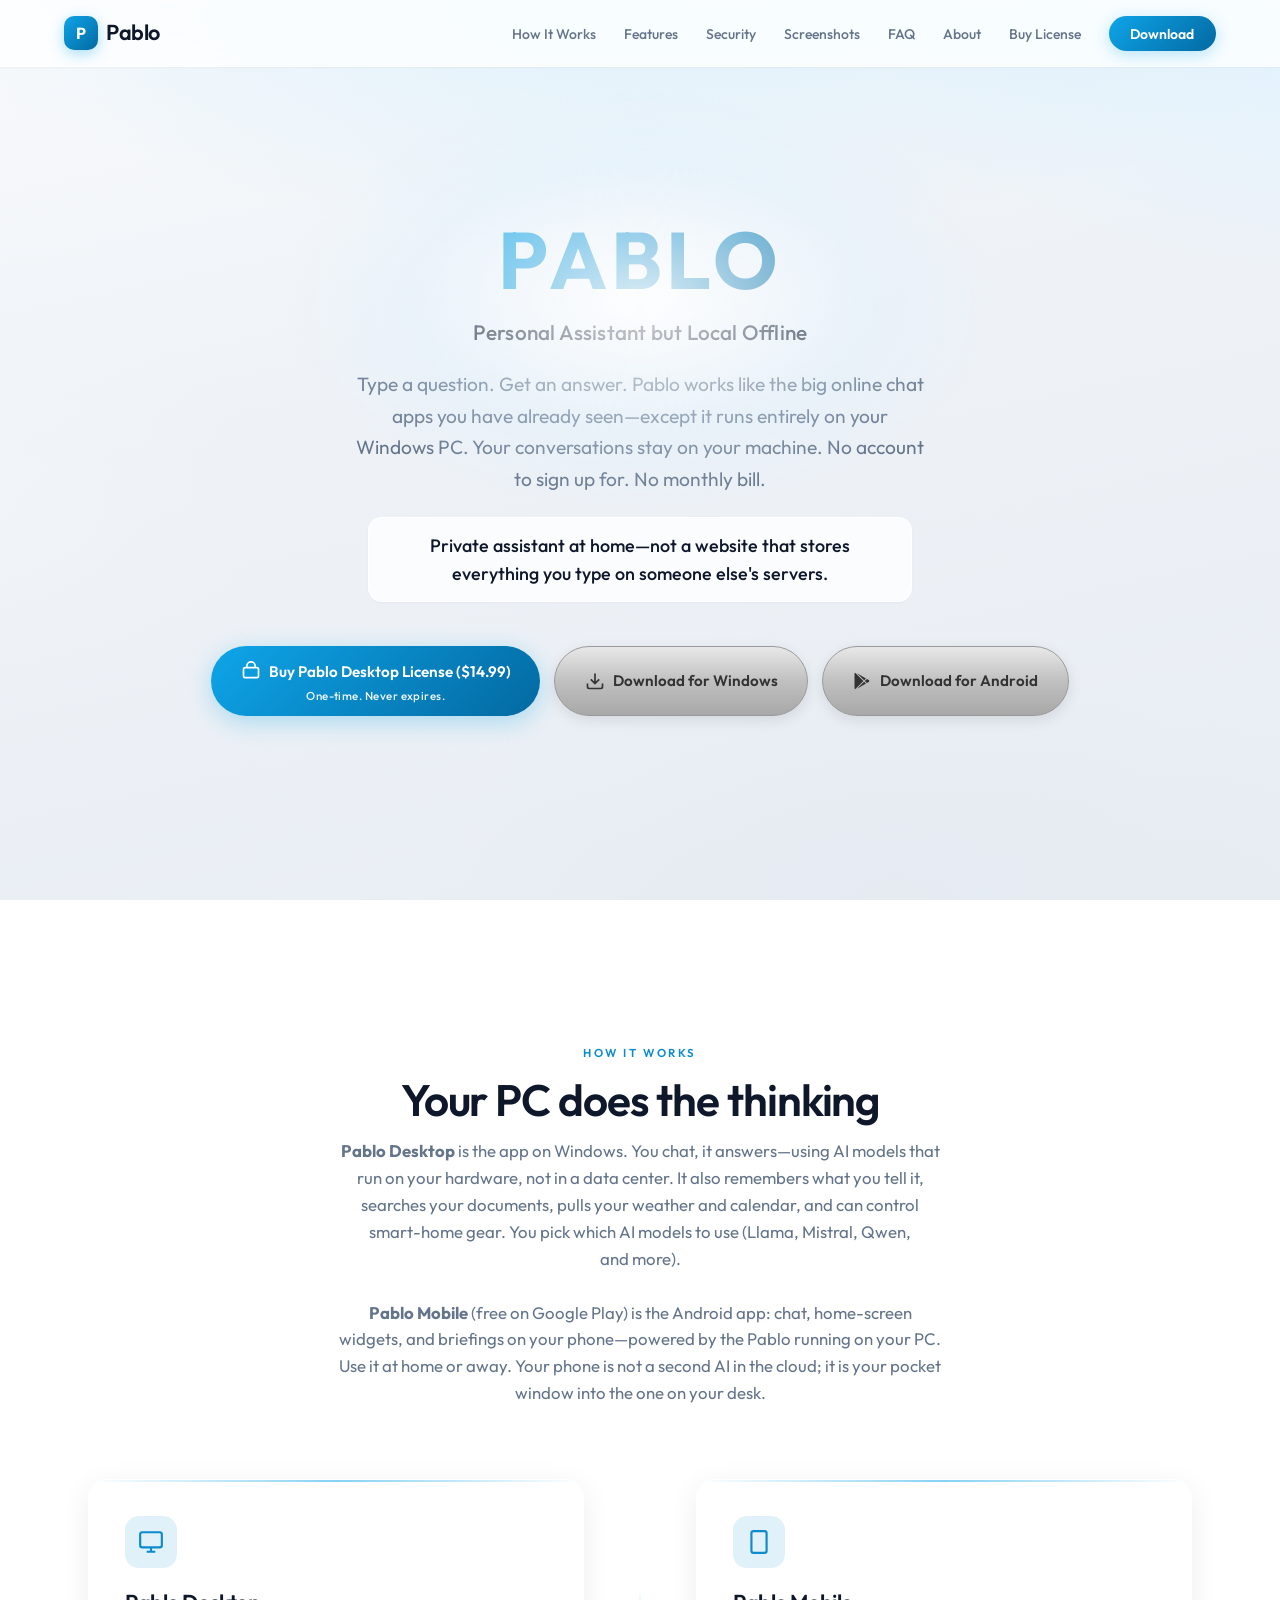
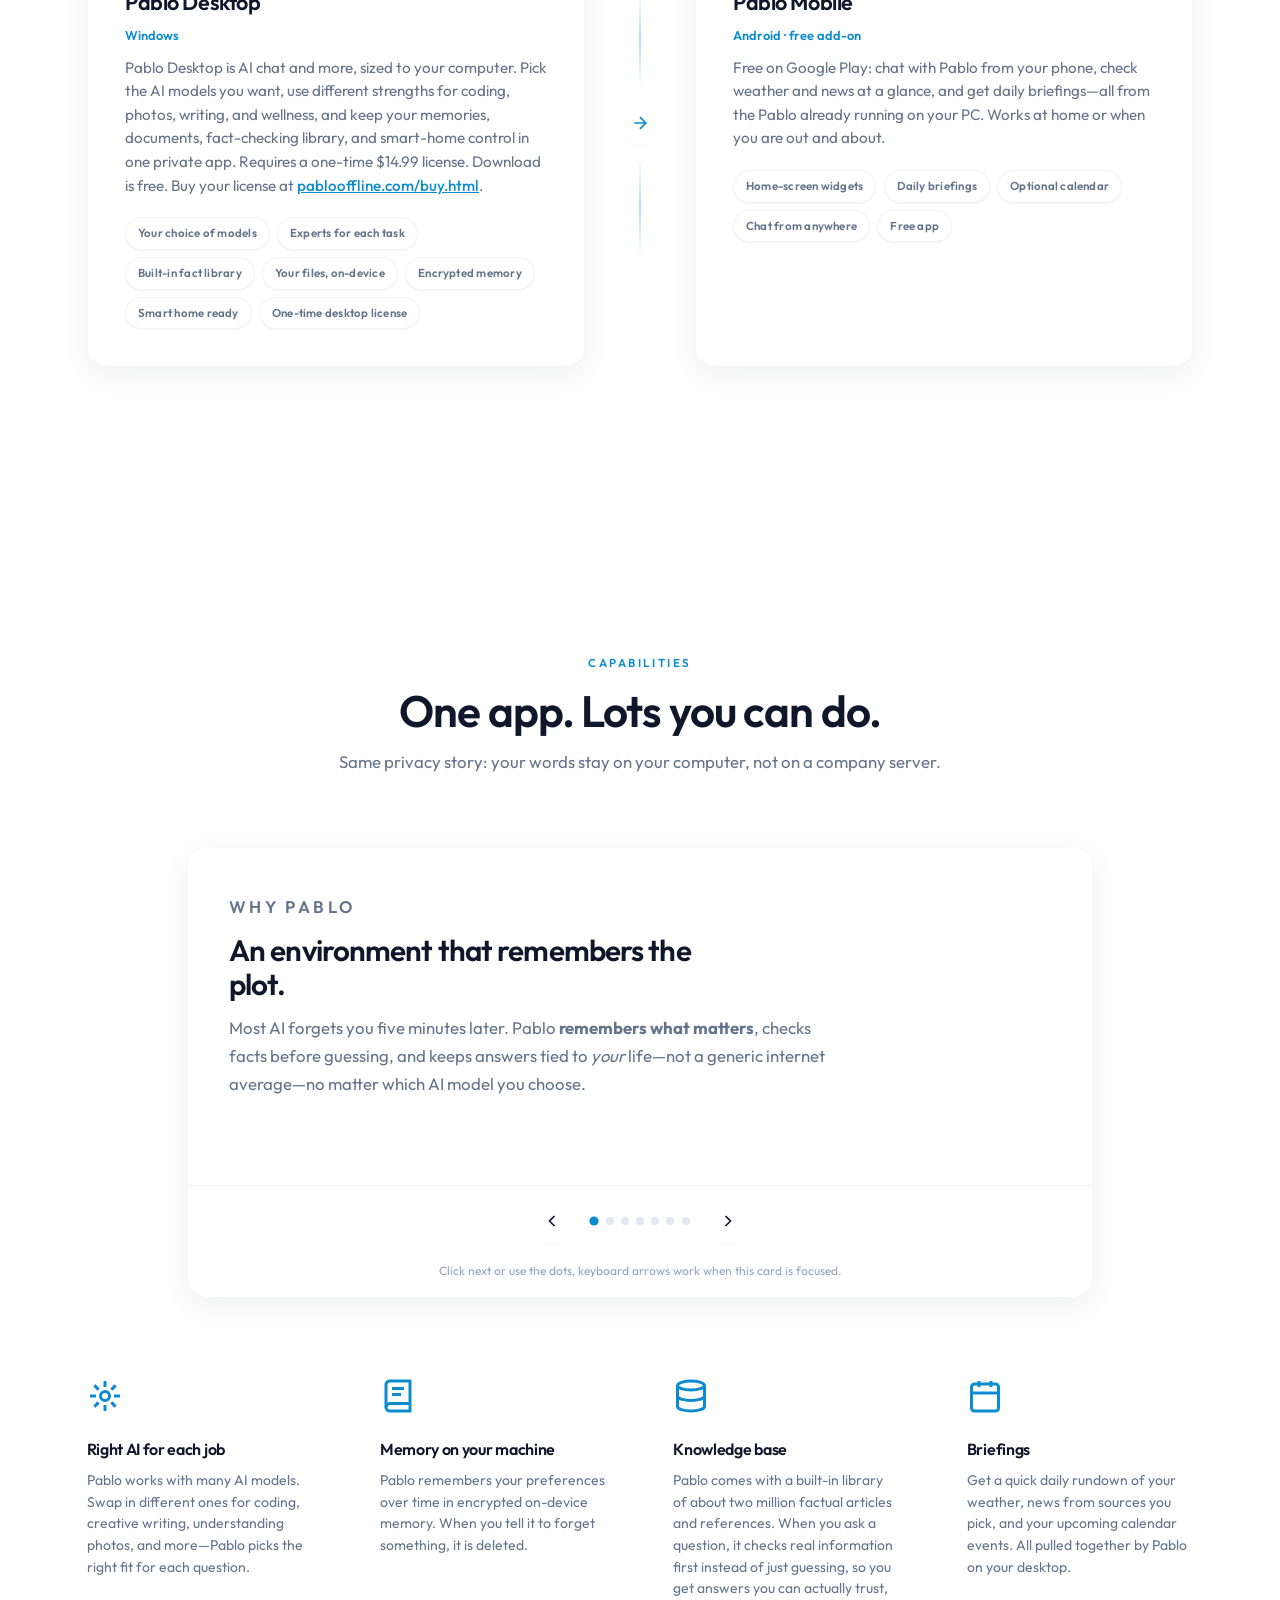
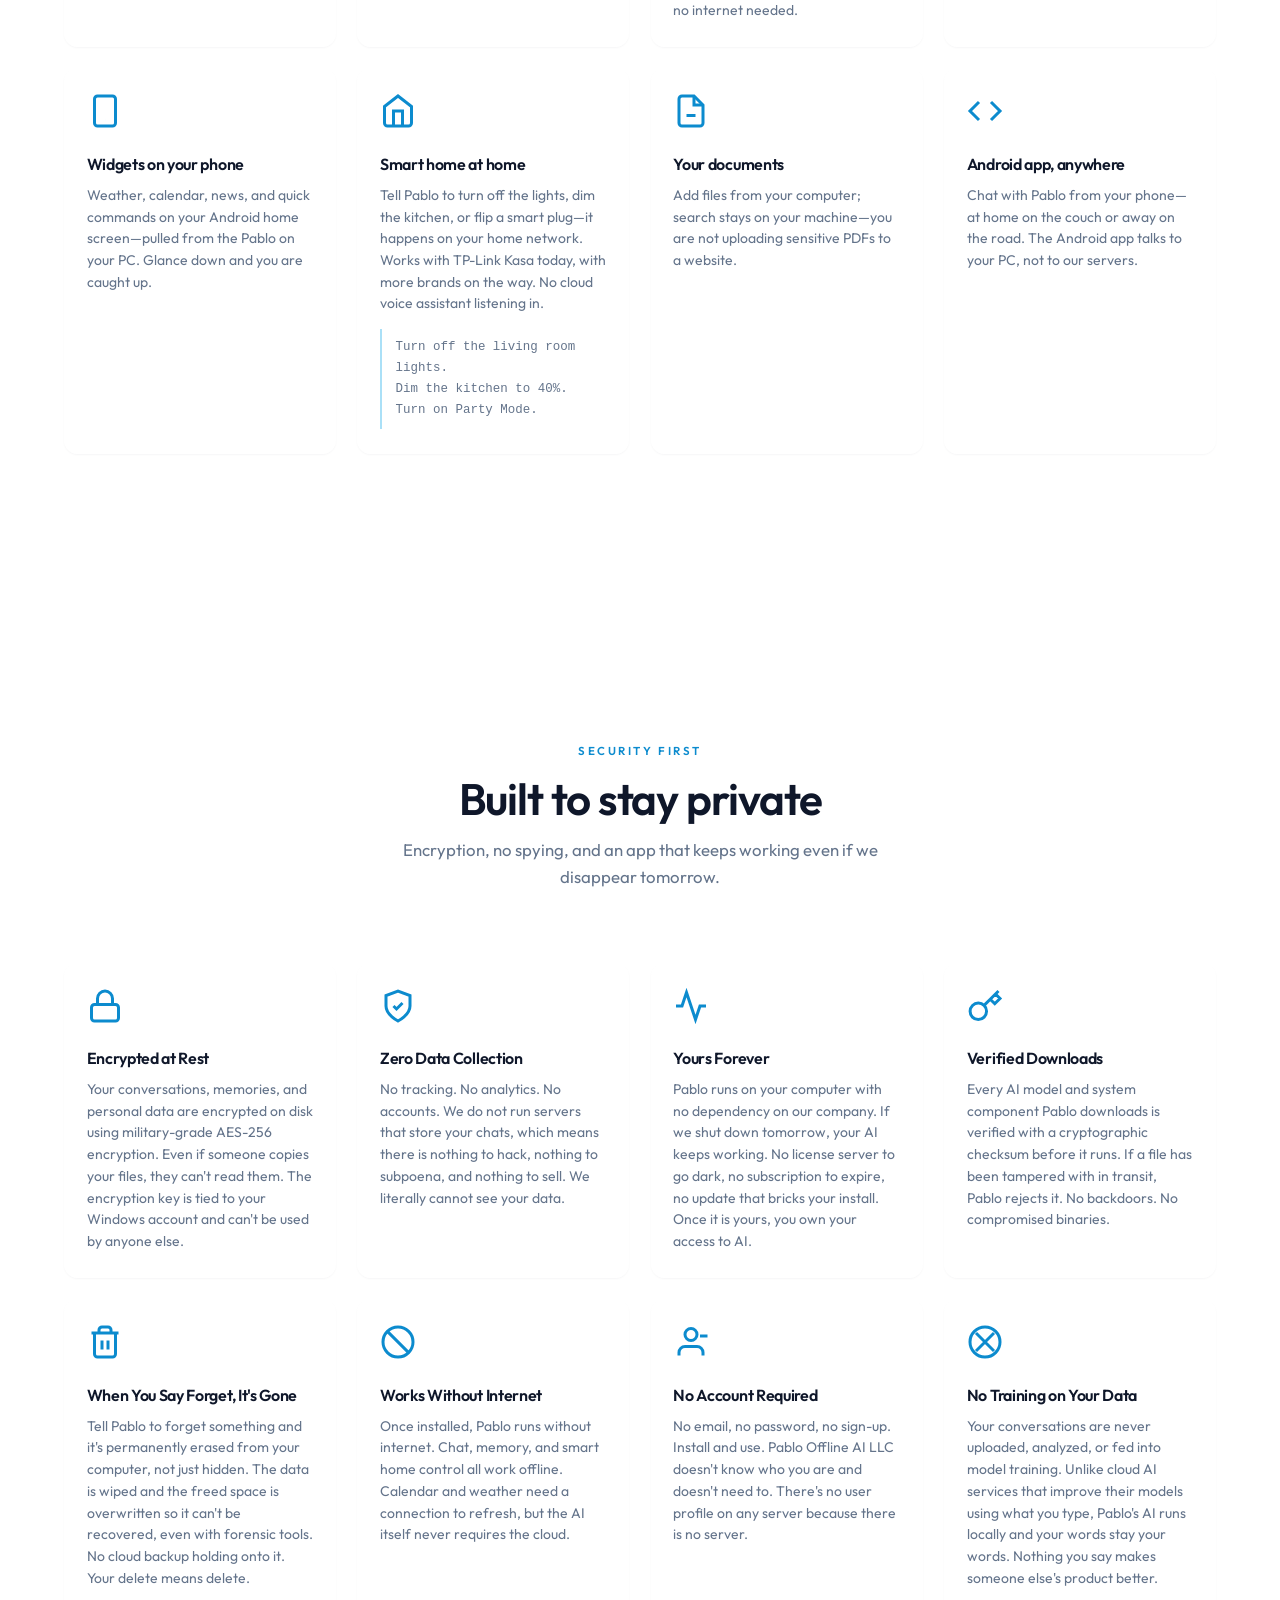
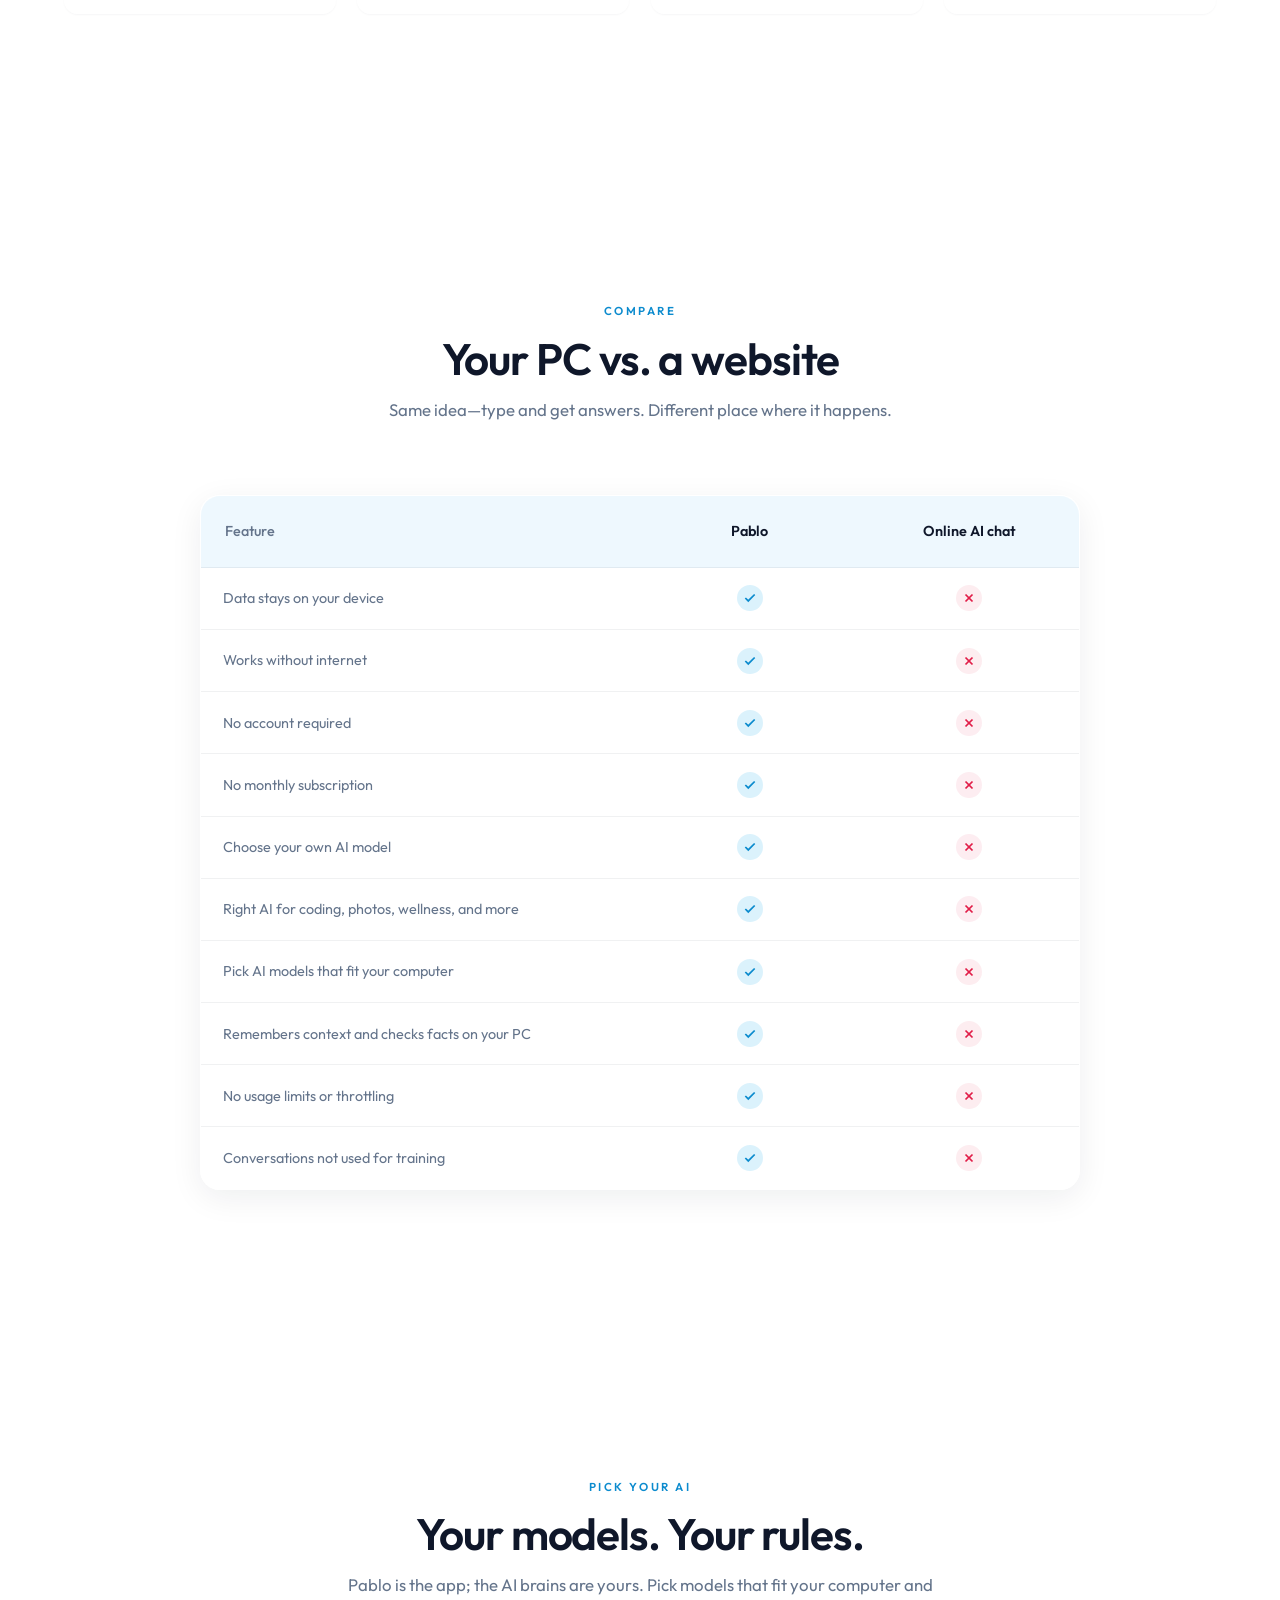
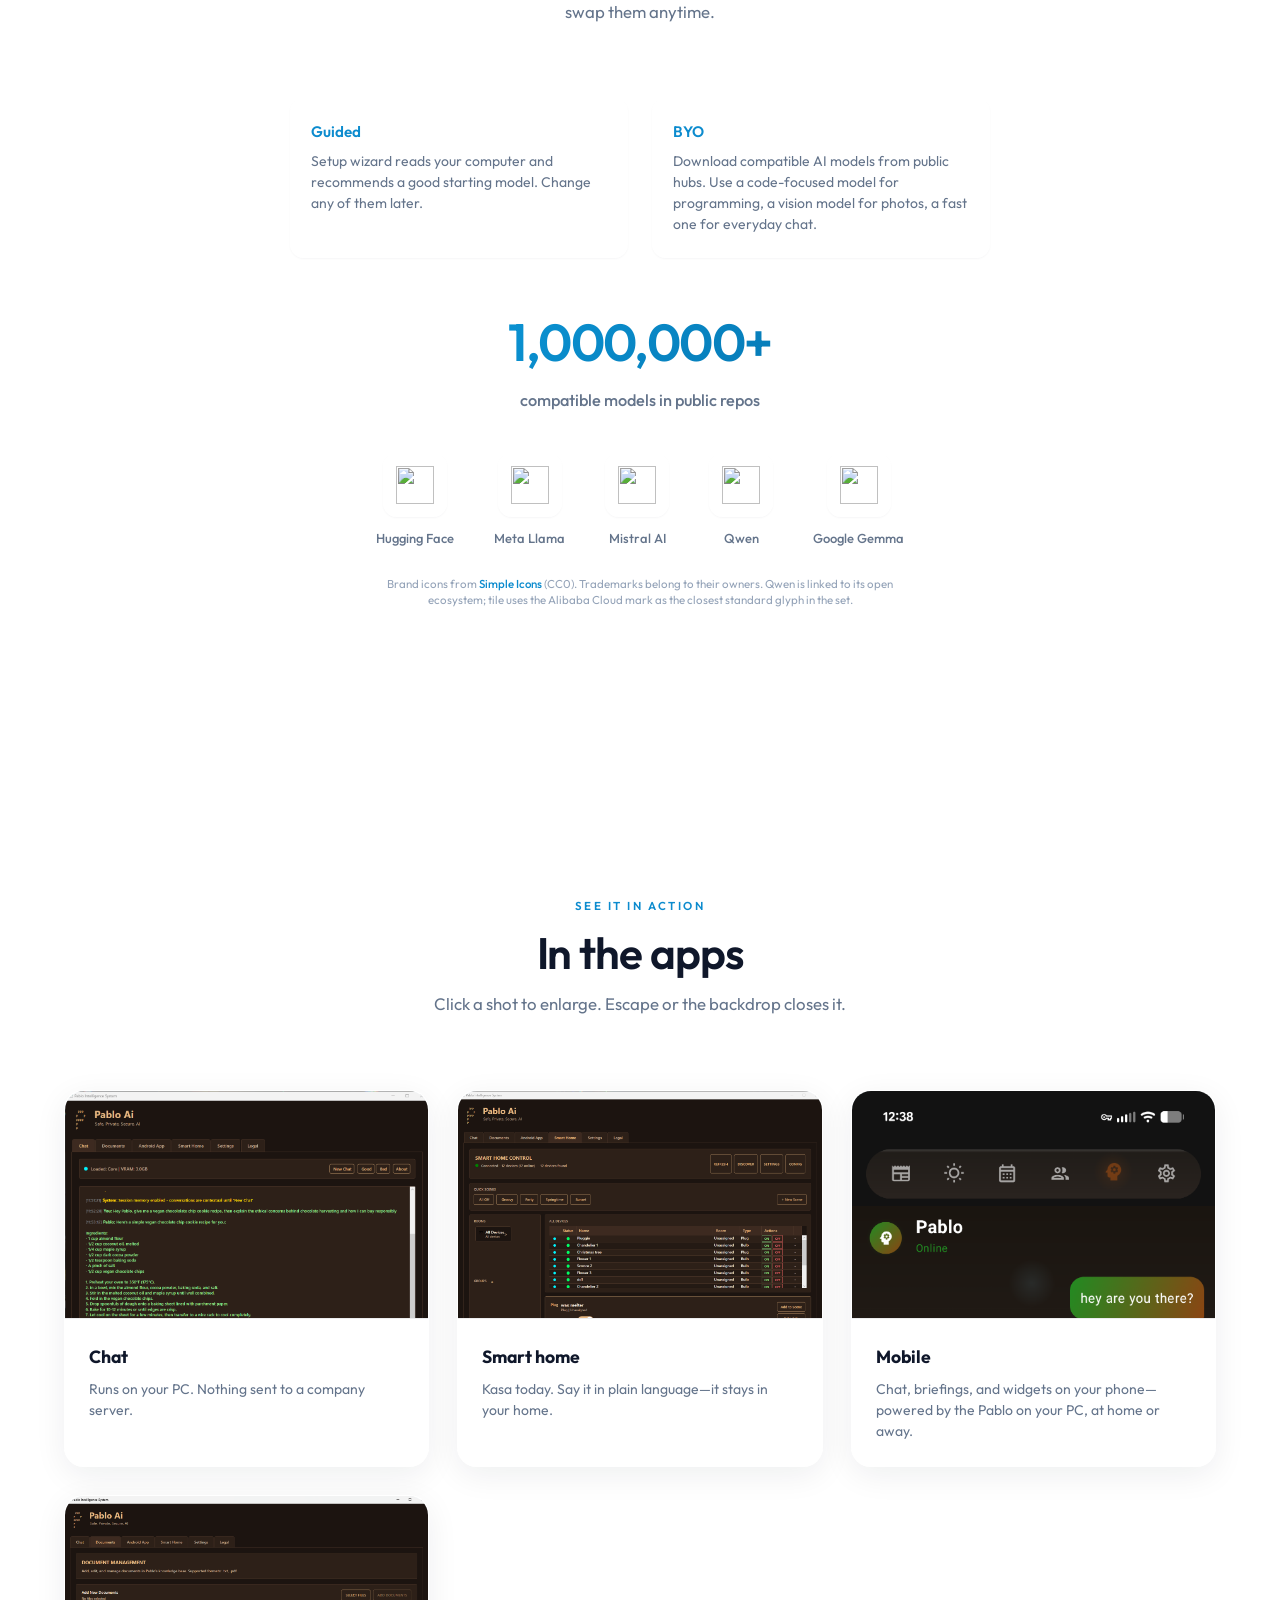
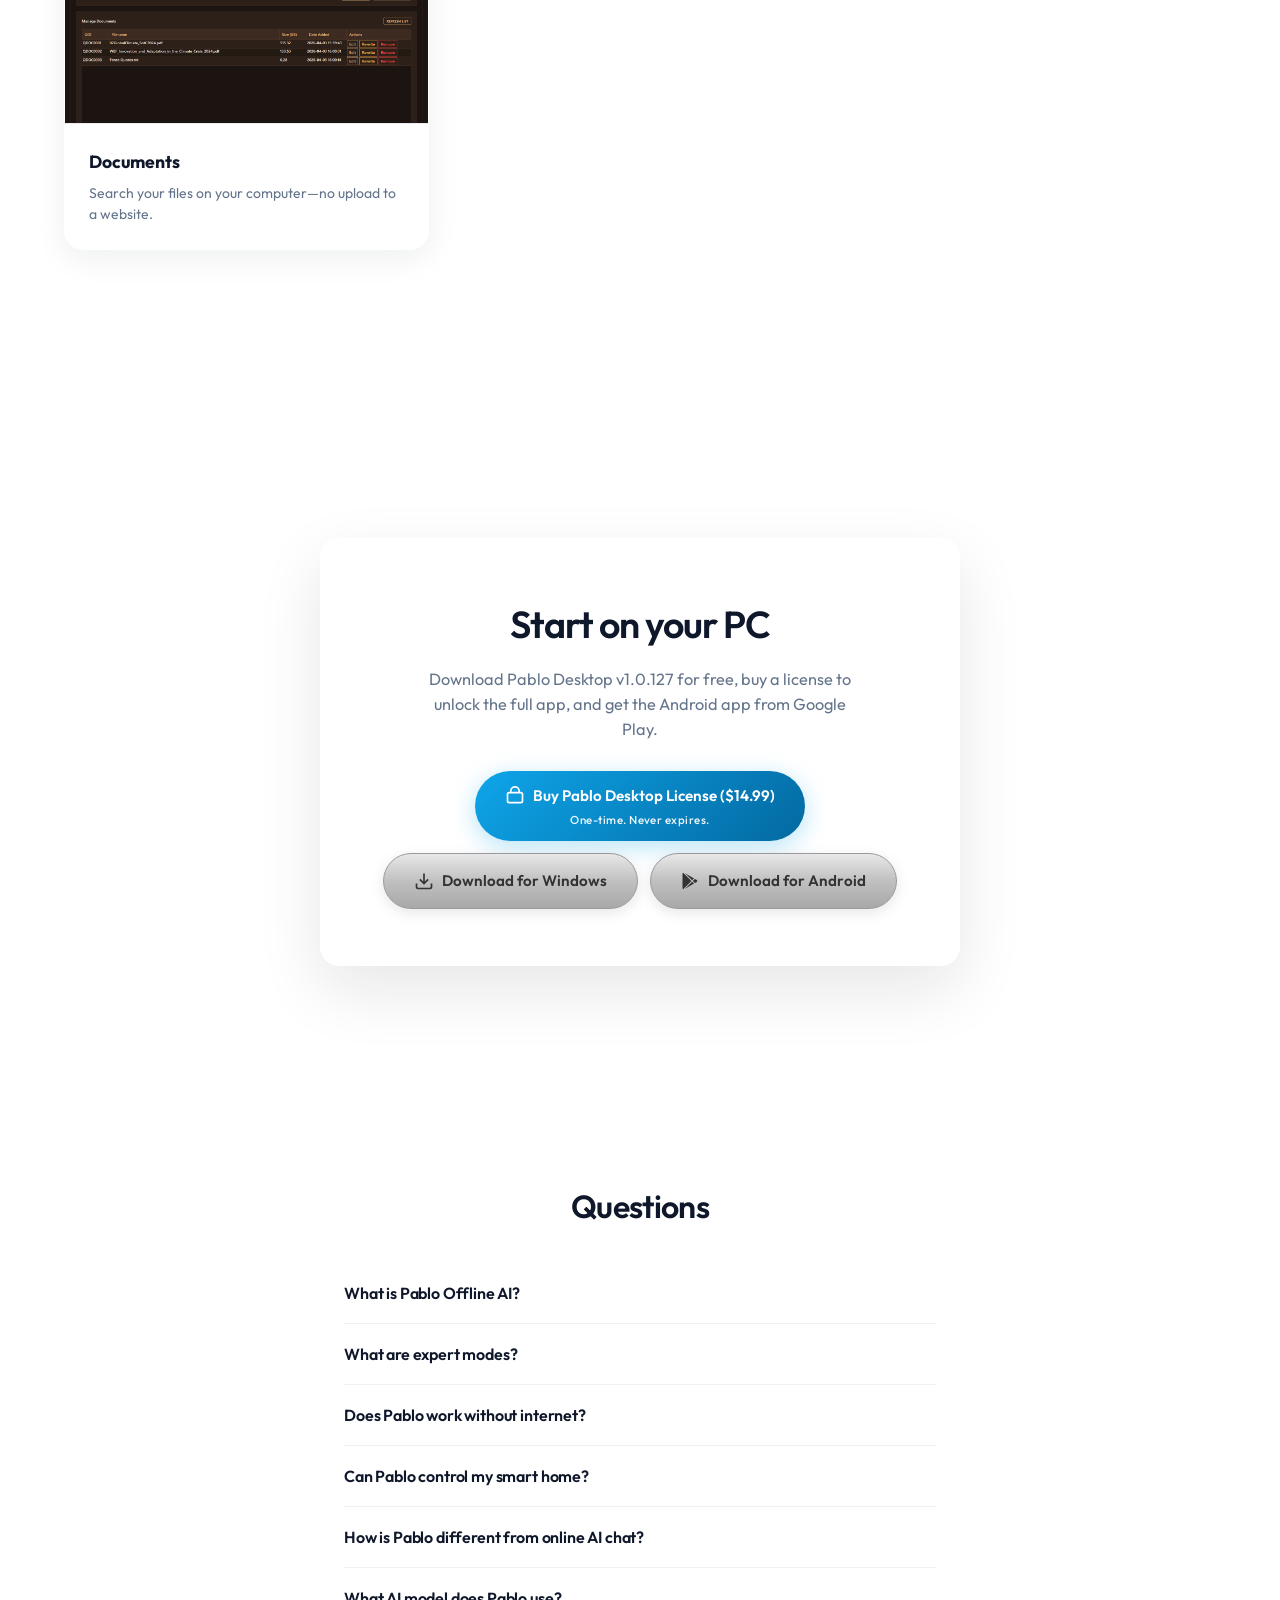
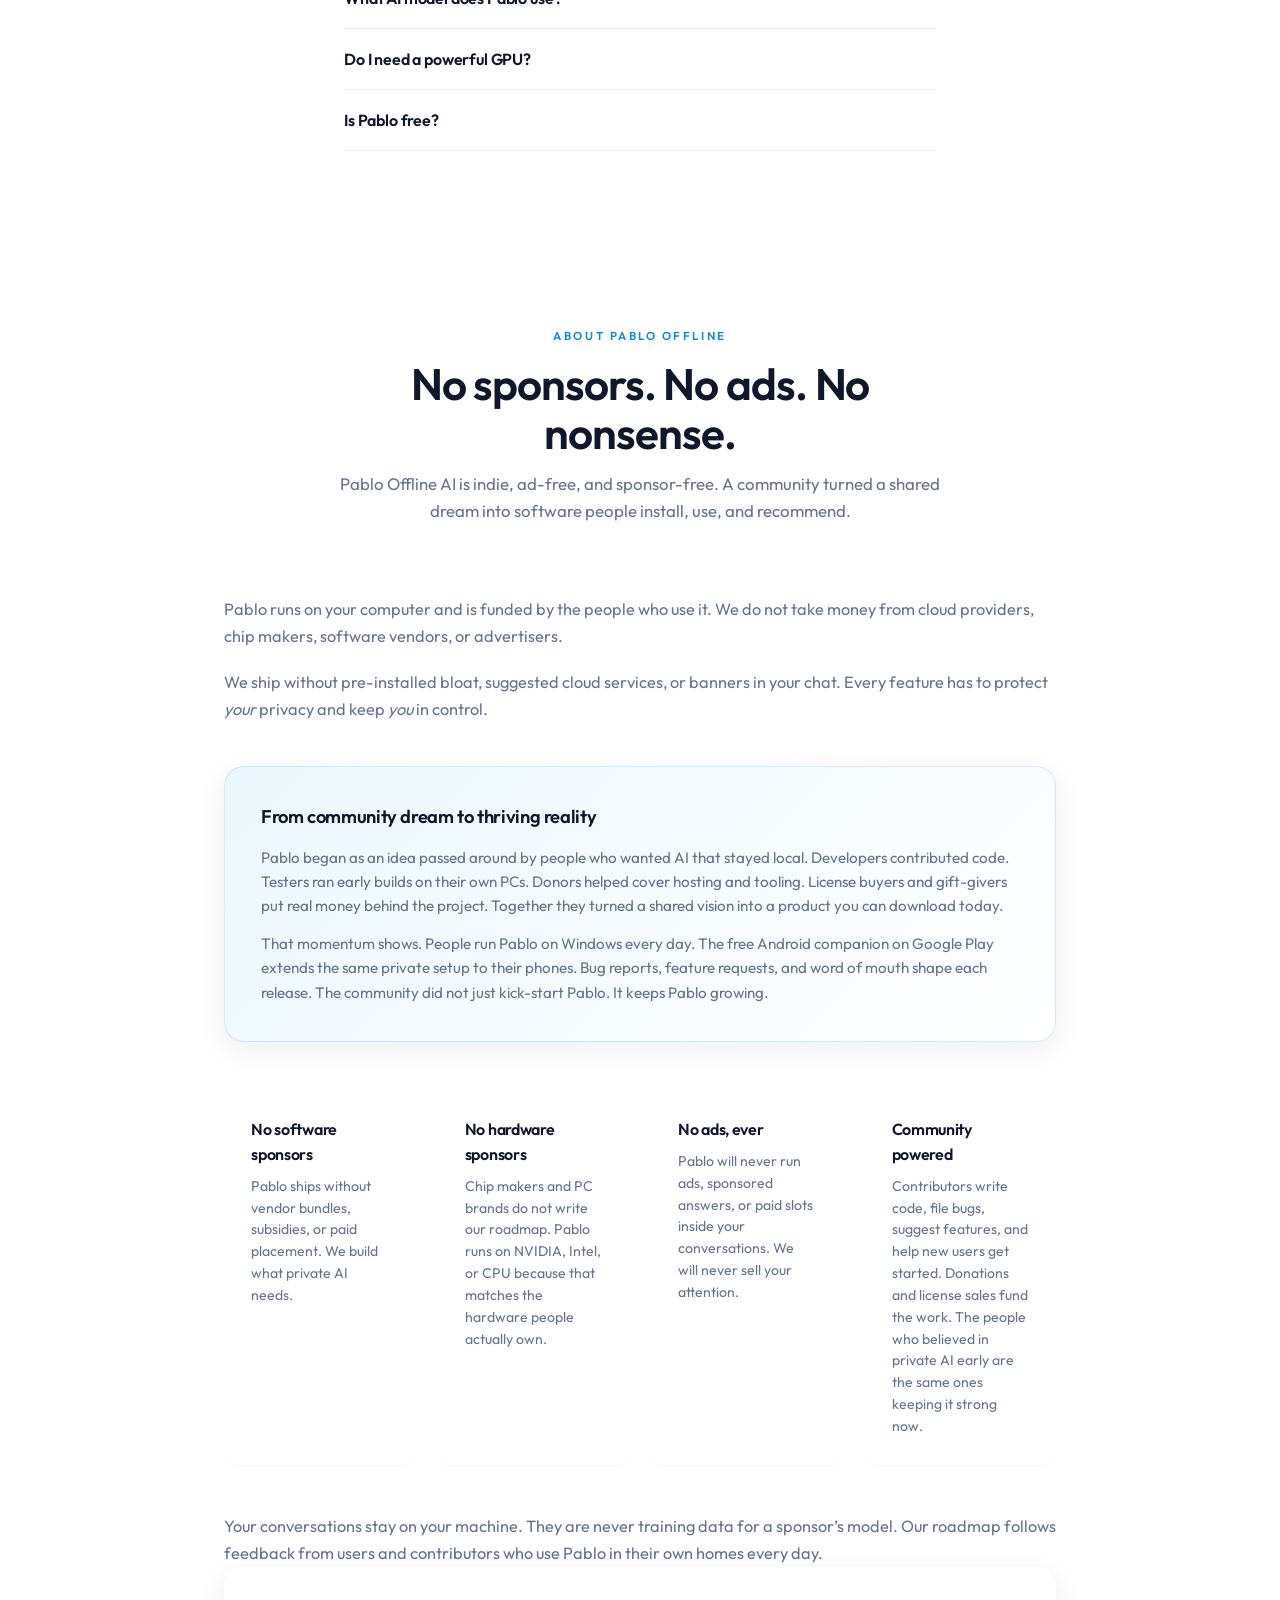
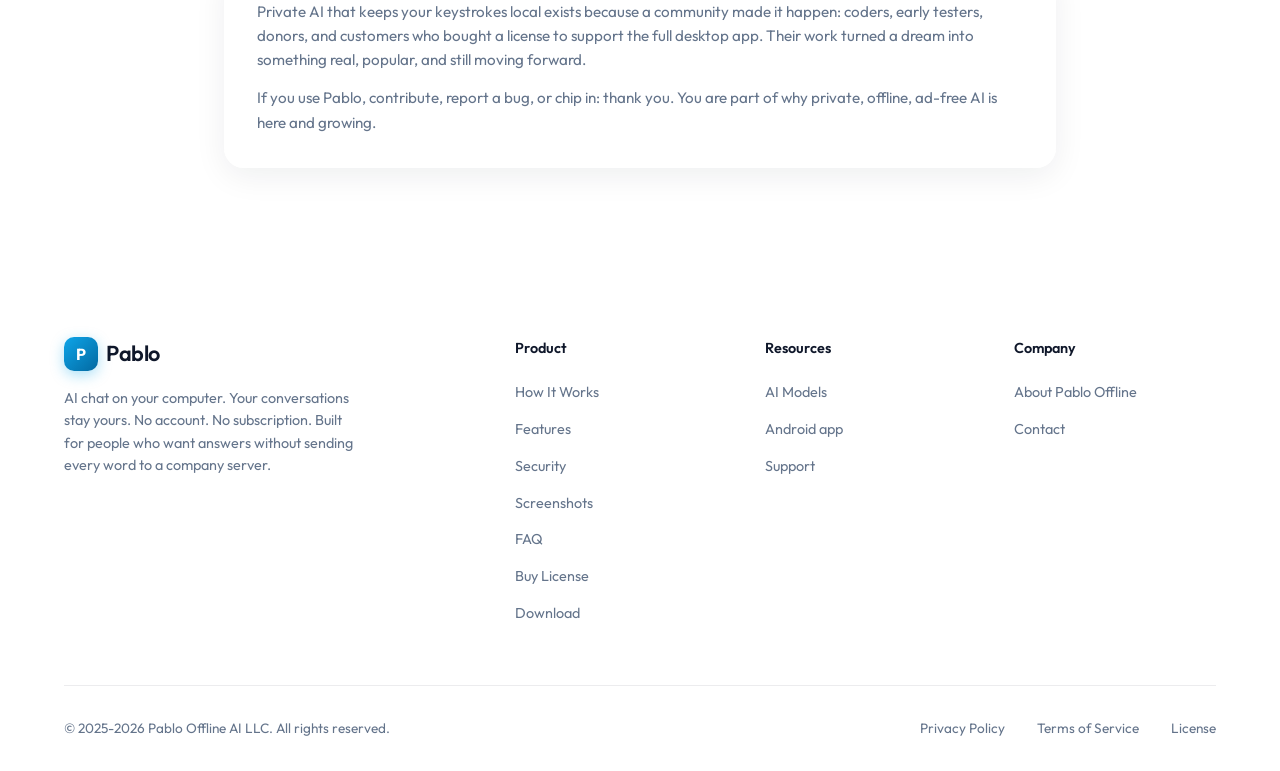
==== commit 5defc232: "Update homepage hero and remove chip rows. Rebrand hero to PABLO with a local-offline tagline, and r" ====
--- a/index.html
+++ b/index.html
@@ -206,19 +206,28 @@
         }
 
         .hero h1 {
-            font-size: clamp(2.75rem, 7vw, 4.25rem);
-            font-weight: 600;
-            letter-spacing: -0.03em;
-            line-height: 1.05;
-            margin-bottom: clamp(1.25rem, 3vw, 1.75rem);
+            font-size: clamp(3rem, 8vw, 5rem);
+            font-weight: 700;
+            letter-spacing: 0.06em;
+            line-height: 1;
+            margin-bottom: clamp(0.85rem, 2vw, 1.15rem);
             max-width: min(36rem, 92vw);
-        }
-
-        .hero h1 span {
             background: var(--gradient-1);
             -webkit-background-clip: text;
             -webkit-text-fill-color: transparent;
             background-clip: text;
+        }
+
+        .hero-tagline {
+            font-size: clamp(1.05rem, 2.4vw, 1.3rem);
+            font-weight: 500;
+            color: var(--text);
+            letter-spacing: 0.01em;
+            margin-bottom: clamp(1rem, 3vw, 1.35rem);
+            max-width: 36rem;
+            margin-left: auto;
+            margin-right: auto;
+            line-height: 1.4;
         }
 
         .hero-subtitle {
@@ -337,39 +346,6 @@
         .btn-icon {
             width: 20px;
             height: 20px;
-        }
-
-        /* Trust Bar */
-        .trust-bar {
-            display: flex;
-            justify-content: center;
-            gap: clamp(1rem, 4vw, 2.5rem);
-            margin-top: clamp(3rem, 8vw, 5rem);
-            flex-wrap: wrap;
-            max-width: 52rem;
-        }
-
-        .trust-item {
-            display: flex;
-            align-items: center;
-            gap: 0.45rem;
-            color: var(--text-soft);
-            font-size: 0.8125rem;
-            font-weight: 500;
-            padding: 0.5rem 0.85rem;
-            background: var(--glass);
-            backdrop-filter: var(--blur);
-            -webkit-backdrop-filter: var(--blur);
-            border: 1px solid var(--glass-border);
-            border-radius: 999px;
-            box-shadow: var(--shadow-sm);
-        }
-
-        .trust-item svg {
-            width: 17px;
-            height: 17px;
-            color: var(--accent);
-            flex-shrink: 0;
         }
 
         /* Section Styling */
@@ -774,25 +750,6 @@
 
         .models-ecosystem-note a:hover {
             text-decoration: underline;
-        }
-
-        .models-usecases {
-            margin-top: clamp(2rem, 5vw, 2.75rem);
-            text-align: center;
-        }
-
-        .models-usecases-label {
-            font-size: 0.72rem;
-            font-weight: 600;
-            letter-spacing: 0.18em;
-            text-transform: uppercase;
-            color: var(--accent);
-            margin-bottom: 0.85rem;
-        }
-
-        .models-usecases .chip-row {
-            justify-content: center;
-            margin-top: 0;
         }
 
         /* Product tour carousel (feature highlights) */
@@ -1542,7 +1499,8 @@
 
     <!-- Hero Section -->
     <section class="hero">
-        <h1>AI chat on <span>your own computer</span></h1>
+        <h1>PABLO</h1>
+        <p class="hero-tagline">Personal Assistant but Local Offline</p>
         <p class="hero-subtitle">
             Type a question. Get an answer. Pablo works like the big online chat apps you have already seen—except it runs entirely on your Windows PC. Your conversations stay on your machine. No account to sign up for. No monthly bill.
         </p>
@@ -1569,36 +1527,6 @@
                 </svg>
                 Download for Android
             </a>
-        </div>
-        <div class="trust-bar">
-            <div class="trust-item">
-                <svg viewBox="0 0 24 24" fill="none" stroke="currentColor" stroke-width="2">
-                    <path d="M12 22s8-4 8-10V5l-8-3-8 3v7c0 6 8 10 8 10z"/>
-                </svg>
-                <span>Stays Private</span>
-            </div>
-            <div class="trust-item">
-                <svg viewBox="0 0 24 24" fill="none" stroke="currentColor" stroke-width="2">
-                    <path d="M22 11.08V12a10 10 0 1 1-5.93-9.14"/>
-                    <polyline points="22 4 12 14.01 9 11.01"/>
-                </svg>
-                <span>No Account Required</span>
-            </div>
-            <div class="trust-item">
-                <svg viewBox="0 0 24 24" fill="none" stroke="currentColor" stroke-width="2">
-                    <circle cx="12" cy="12" r="10"/>
-                    <line x1="2" y1="12" x2="22" y2="12"/>
-                    <path d="M12 2a15.3 15.3 0 0 1 4 10 15.3 15.3 0 0 1-4 10 15.3 15.3 0 0 1-4-10 15.3 15.3 0 0 1 4-10z"/>
-                </svg>
-                <span>Works Offline</span>
-            </div>
-            <div class="trust-item">
-                <svg viewBox="0 0 24 24" fill="none" stroke="currentColor" stroke-width="2">
-                    <rect x="3" y="11" width="18" height="11" rx="2" ry="2"/>
-                    <path d="M7 11V7a5 5 0 0 1 10 0v4"/>
-                </svg>
-                <span>Stays On Your PC</span>
-            </div>
         </div>
     </section>
 
@@ -2022,18 +1950,6 @@
                 </a>
             </div>
             <p class="models-ecosystem-note">Brand icons from <a href="https://github.com/simple-icons/simple-icons" target="_blank" rel="noopener noreferrer">Simple Icons</a> (CC0). Trademarks belong to their owners. Qwen is linked to its open ecosystem; tile uses the Alibaba Cloud mark as the closest standard glyph in the set.</p>
-
-            <div class="models-usecases">
-                <p class="models-usecases-label">What people tune it for</p>
-                <div class="chip-row" aria-label="Example use cases">
-                    <span class="chip">Ship-ready code reviews</span>
-                    <span class="chip">Screen + photo understanding</span>
-                    <span class="chip">Wellness and long-form planning</span>
-                    <span class="chip">Drafts, tone, and creative runs</span>
-                    <span class="chip">Briefings in your voice</span>
-                    <span class="chip">Smart home and phone app</span>
-                </div>
-            </div>
         </div>
     </section>
 
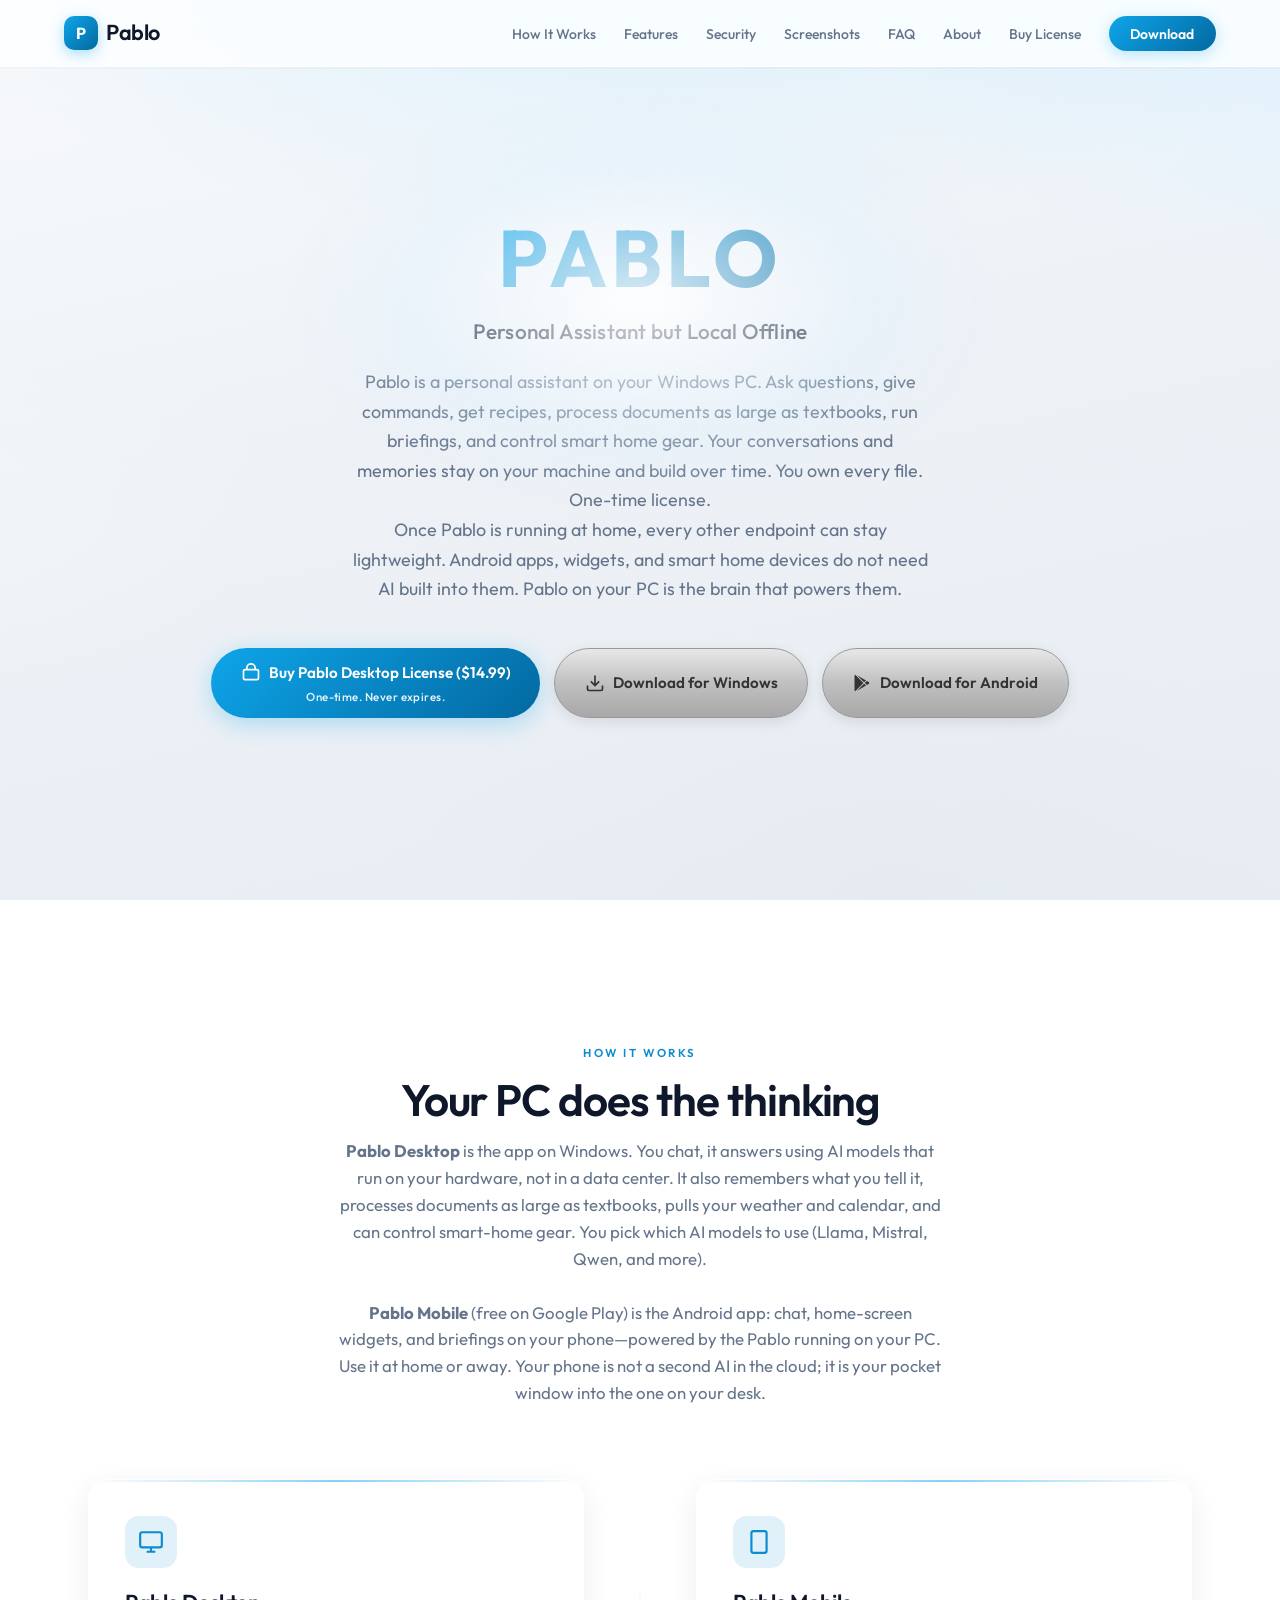
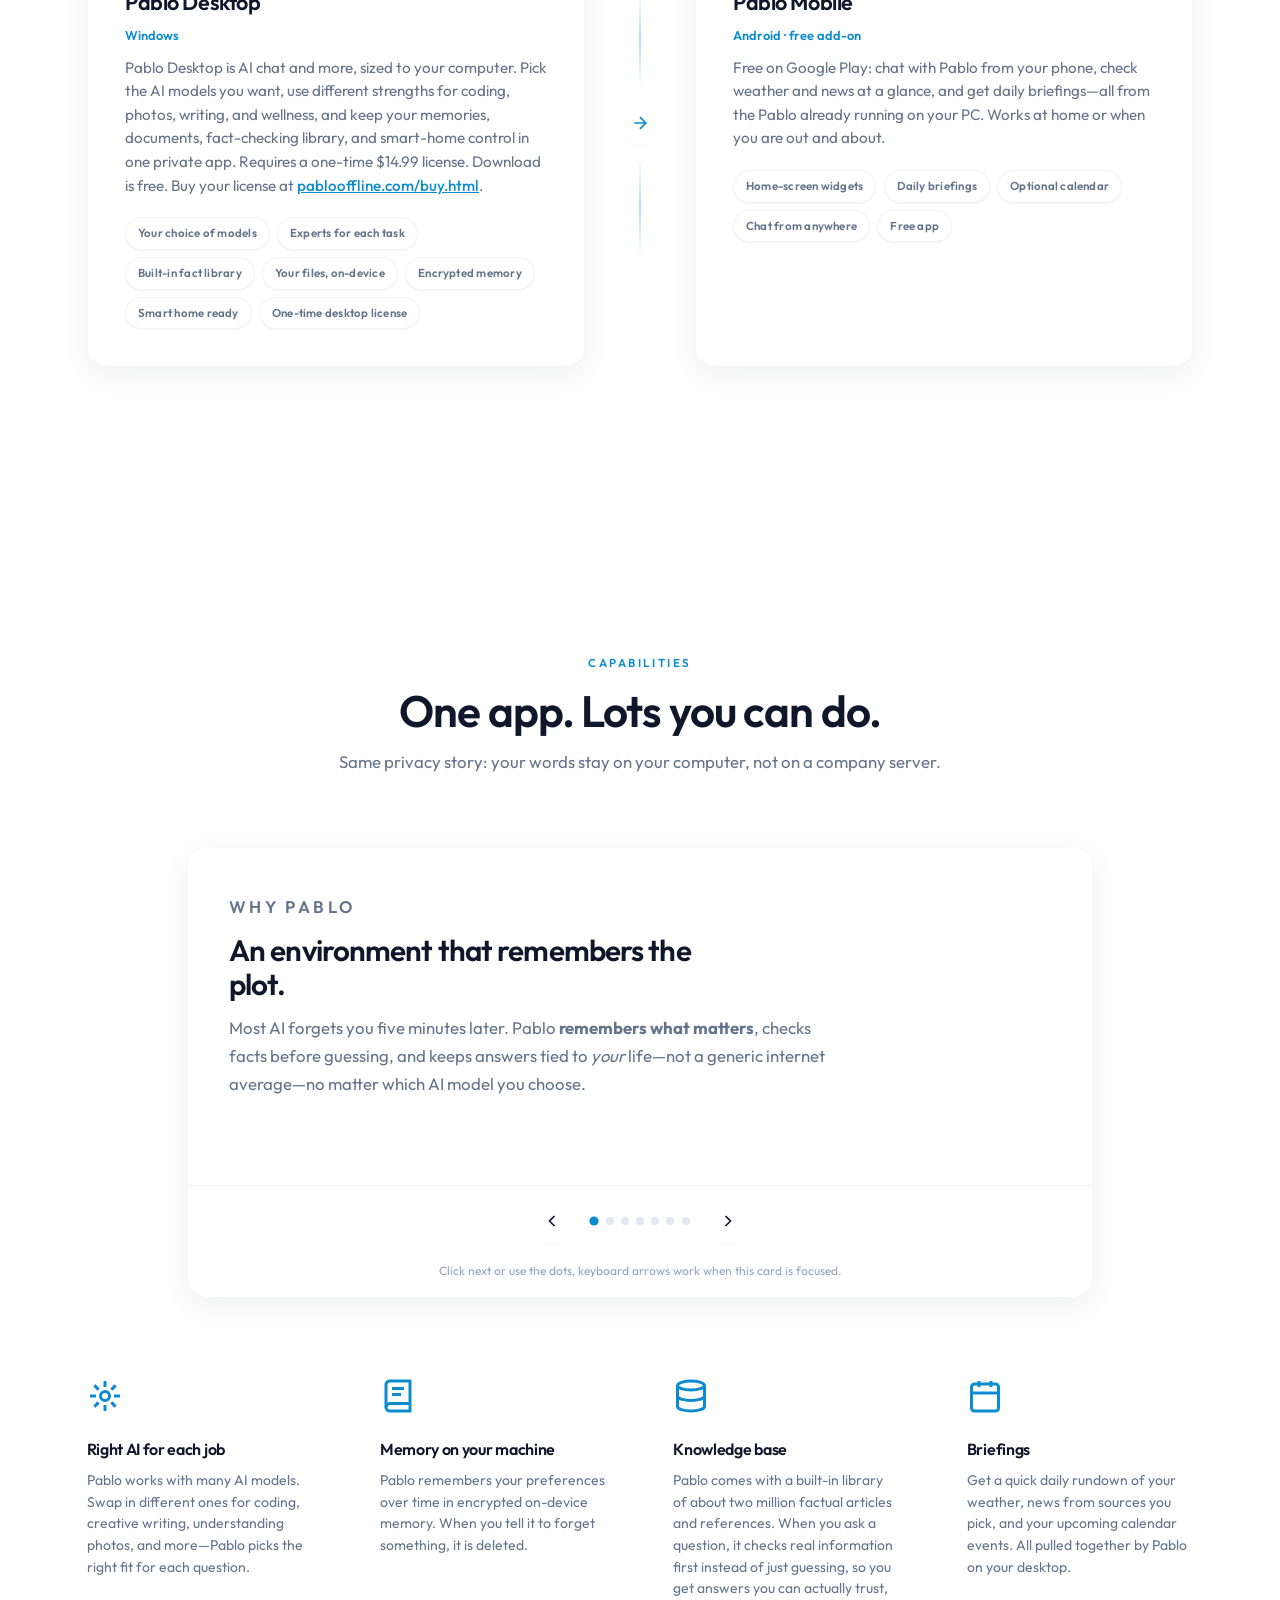
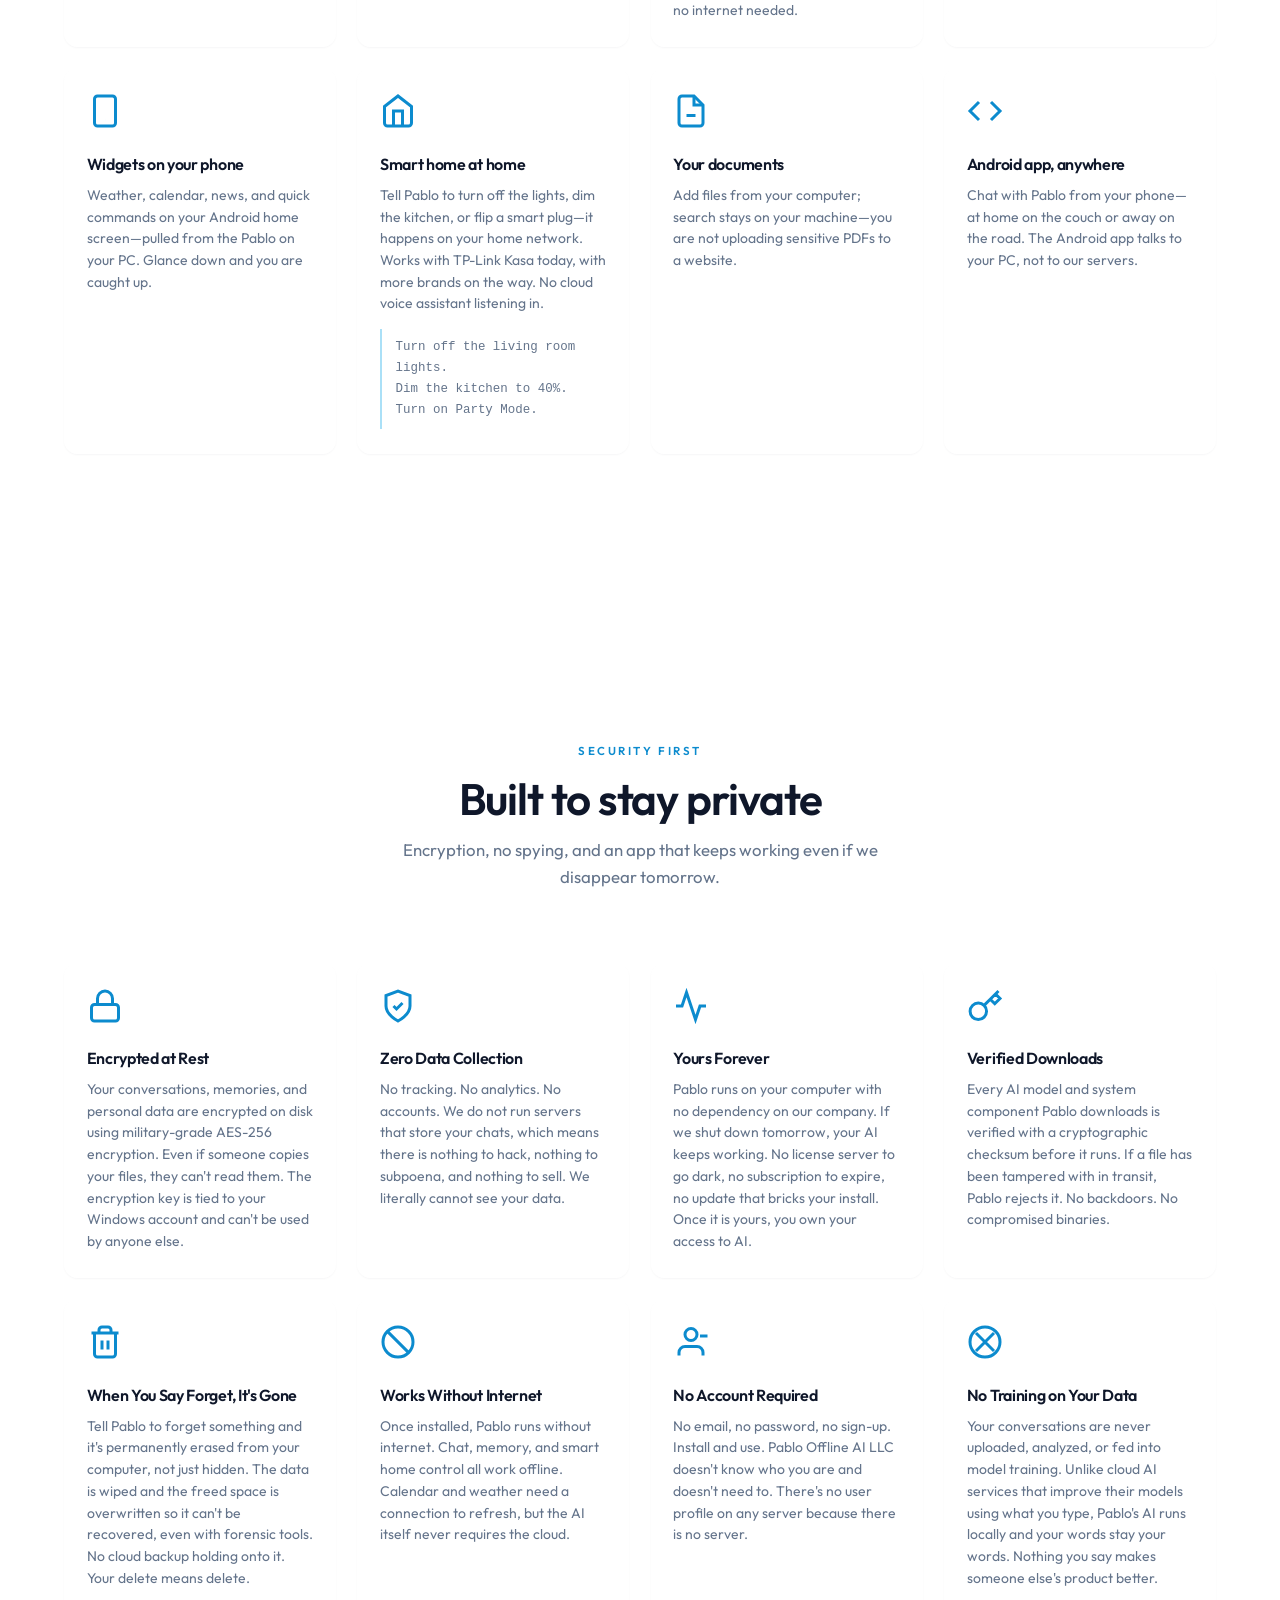
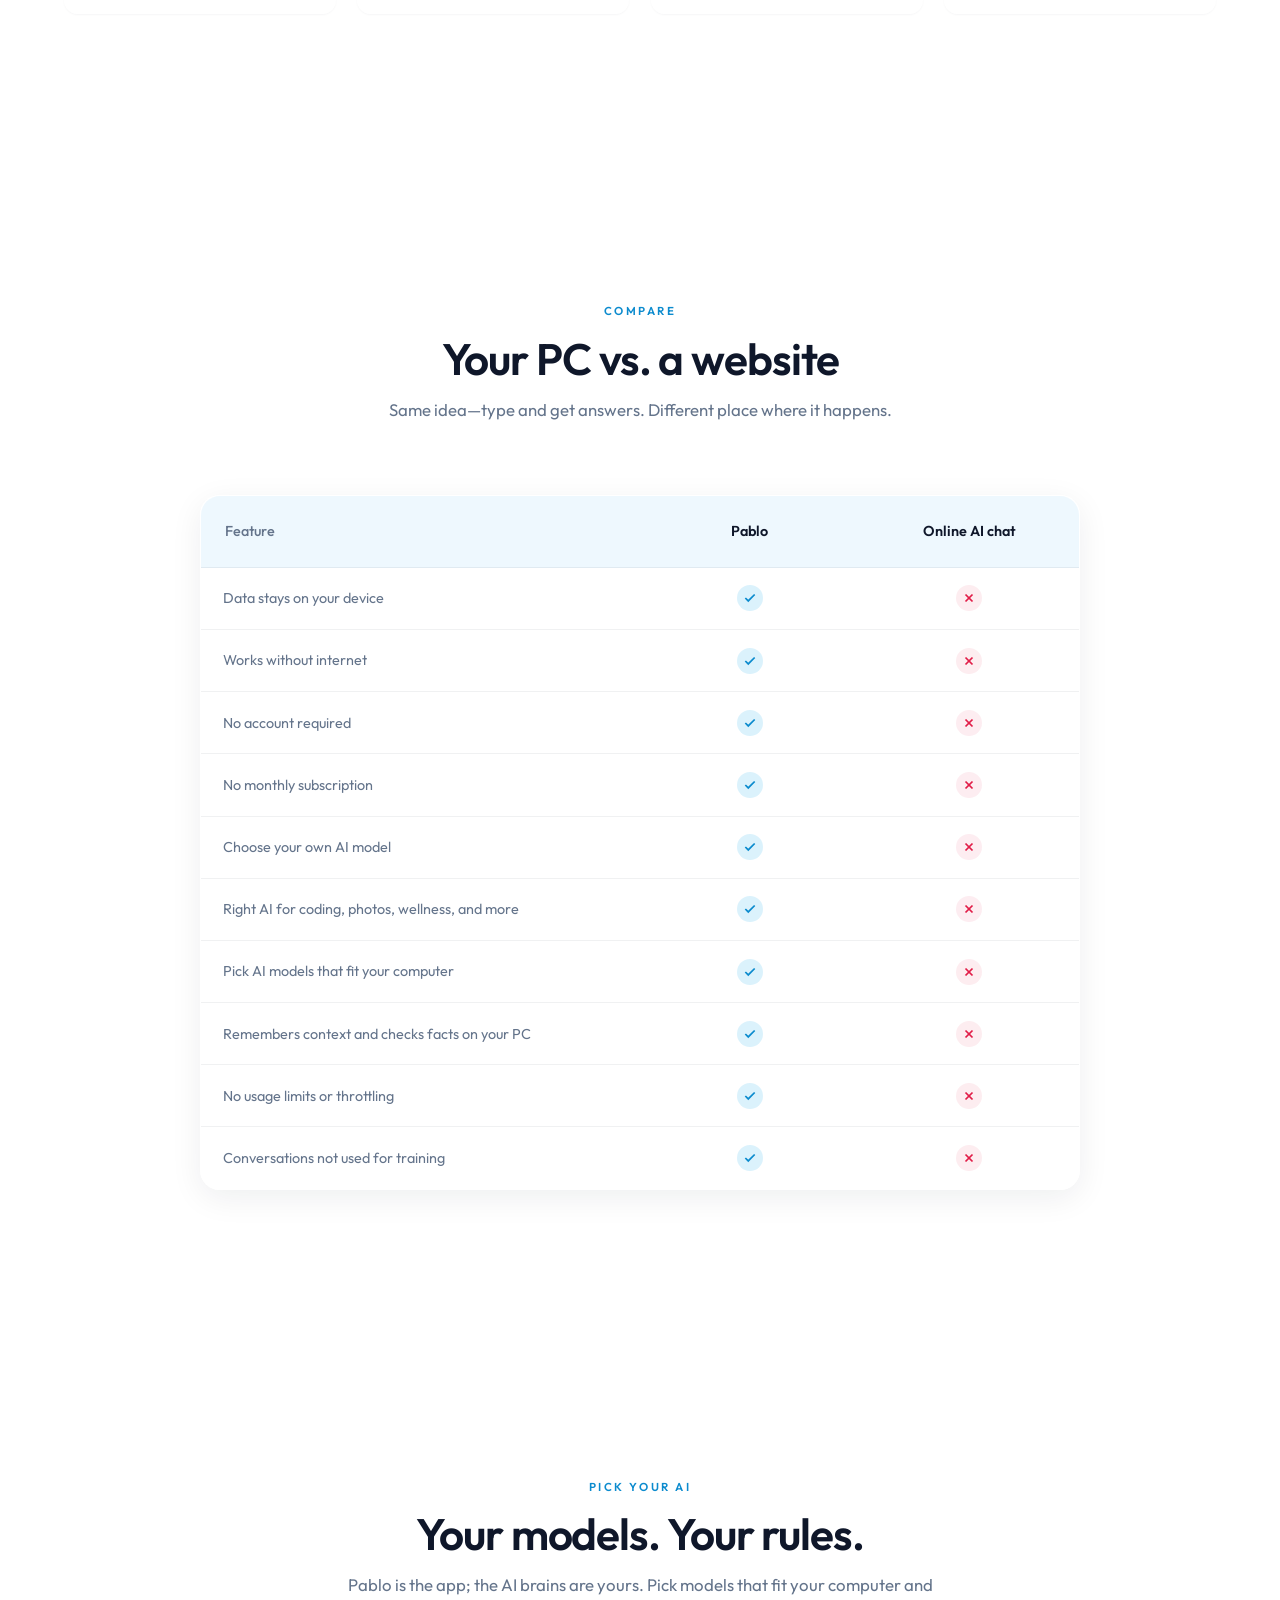
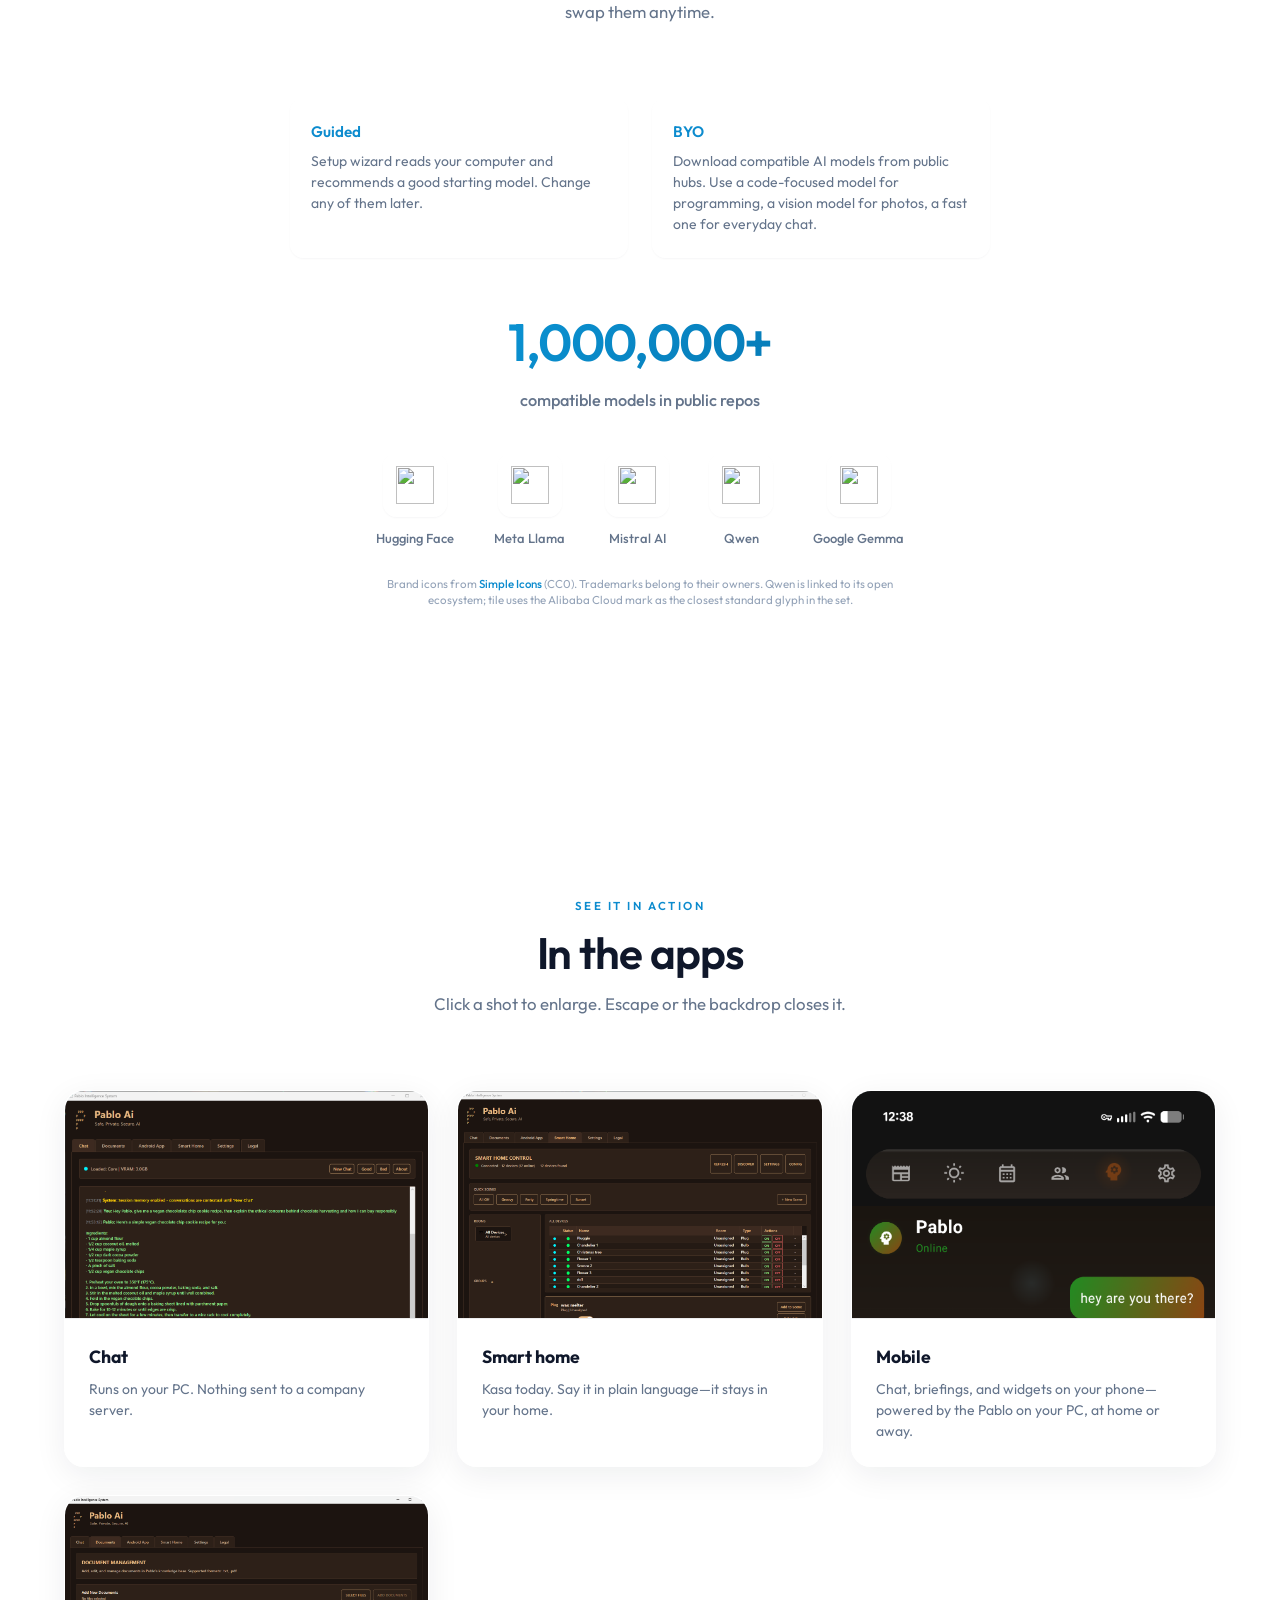
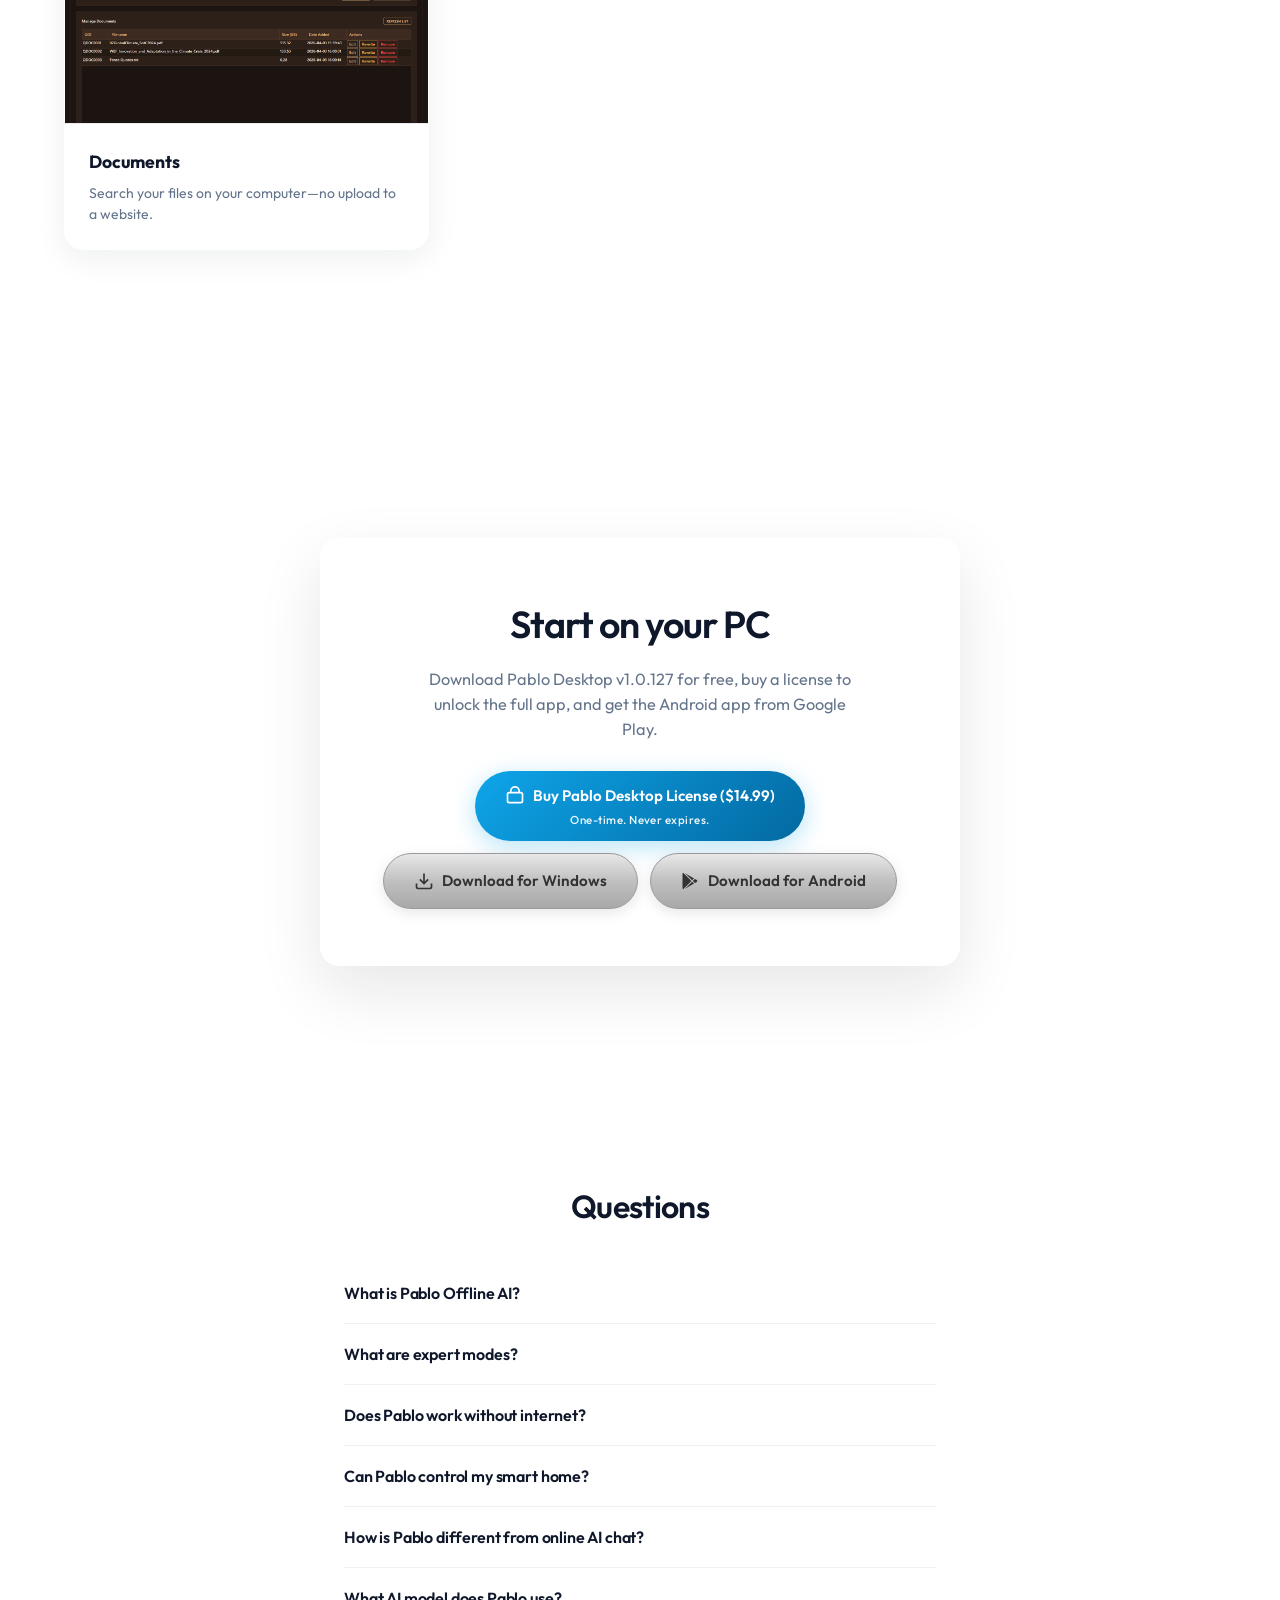
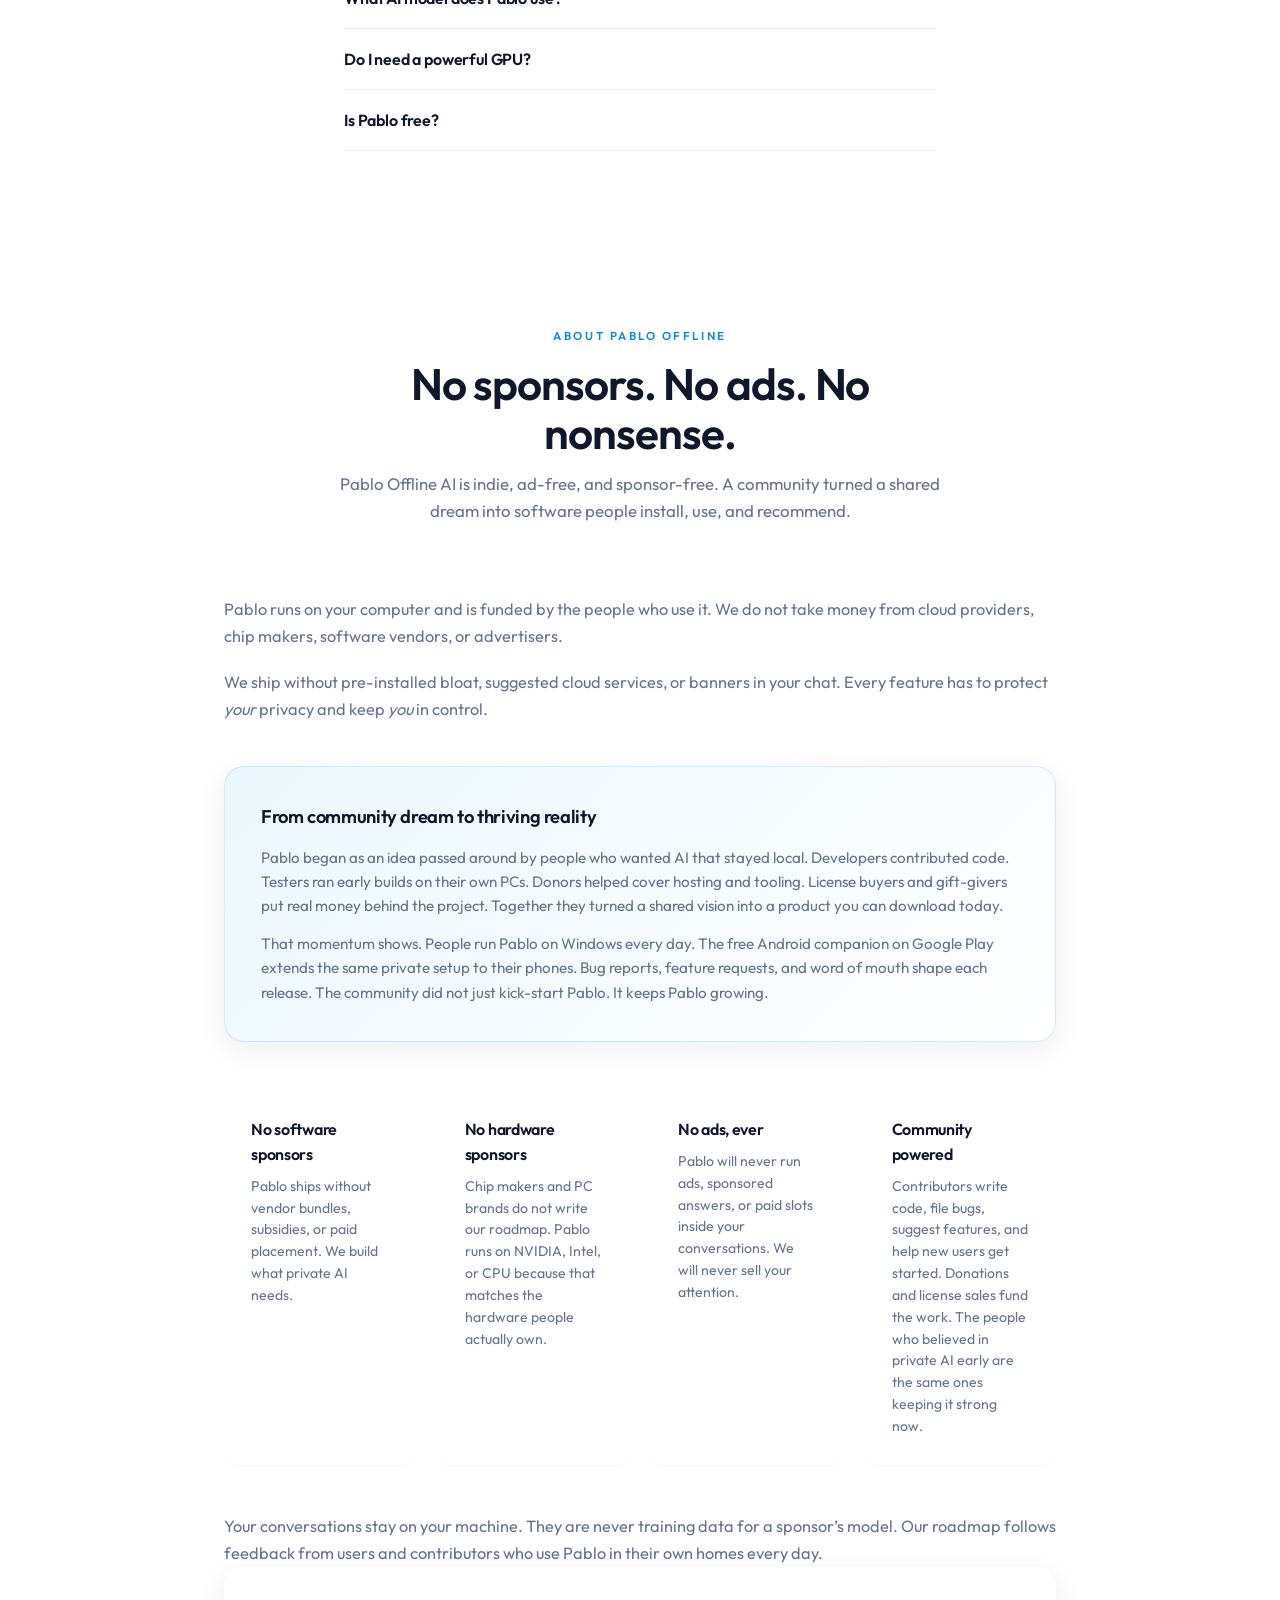
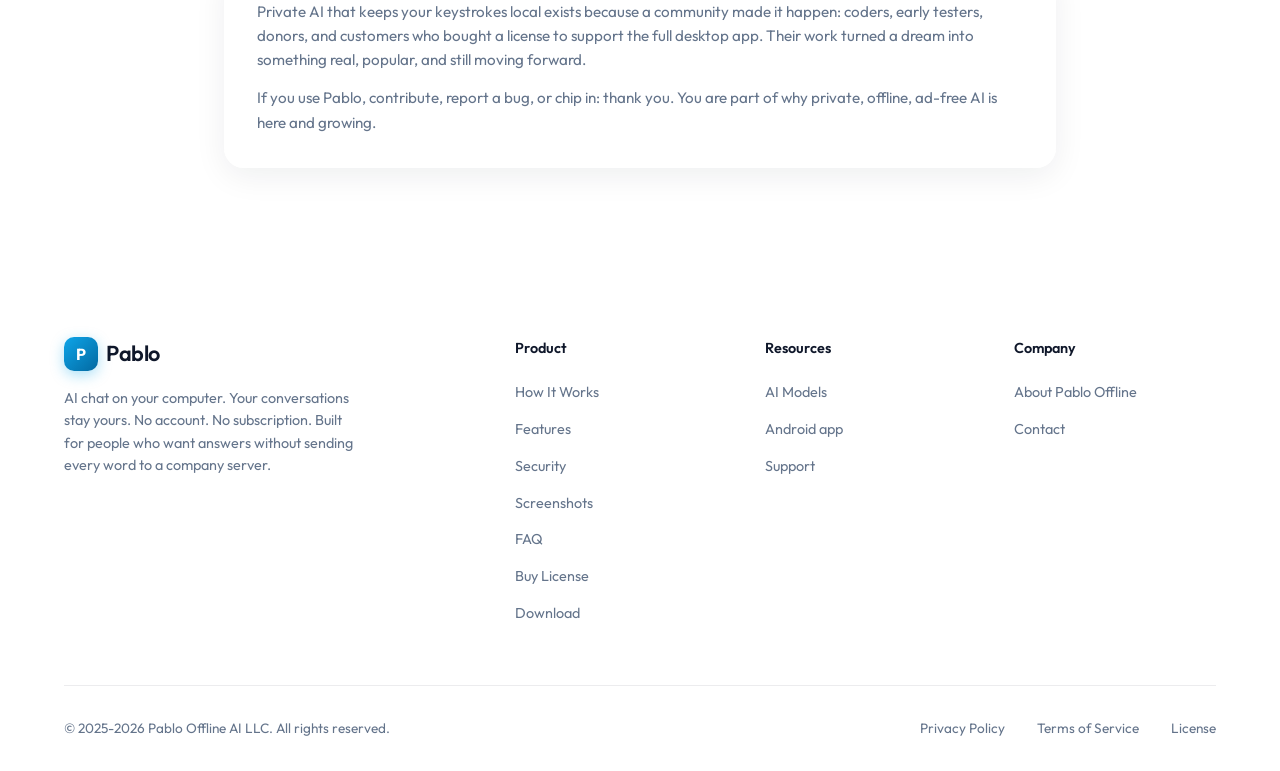
==== commit 0b6dc96a: "Refine homepage hero copy. Replace competing hero blurbs with one description, highlight textbook-sc" ====
--- a/index.html
+++ b/index.html
@@ -223,36 +223,21 @@
             font-weight: 500;
             color: var(--text);
             letter-spacing: 0.01em;
-            margin-bottom: clamp(1rem, 3vw, 1.35rem);
+            margin-bottom: clamp(1rem, 2.5vw, 1.35rem);
             max-width: 36rem;
             margin-left: auto;
             margin-right: auto;
             line-height: 1.4;
         }
 
-        .hero-subtitle {
-            font-size: clamp(1.05rem, 2.2vw, 1.2rem);
+        .hero-blurb {
+            font-size: clamp(1.02rem, 2.1vw, 1.12rem);
             font-weight: 400;
             color: var(--text-muted);
             max-width: 36rem;
-            margin-bottom: clamp(1rem, 3vw, 1.35rem);
+            margin: 0 auto clamp(2rem, 5vw, 2.75rem);
             line-height: 1.65;
-        }
-
-        .hero-plain {
-            font-size: clamp(1.02rem, 2vw, 1.12rem);
-            font-weight: 500;
-            color: var(--text);
-            max-width: 34rem;
-            margin: 0 auto clamp(2rem, 5vw, 2.75rem);
-            line-height: 1.55;
-            padding: 0.85rem 1.15rem;
-            background: var(--glass-strong);
-            backdrop-filter: var(--blur);
-            -webkit-backdrop-filter: var(--blur);
-            border: 1px solid var(--glass-border);
-            border-radius: var(--radius-sm);
-            box-shadow: var(--shadow-sm);
+            text-wrap: pretty;
         }
 
         .hero-ctas {
@@ -1501,10 +1486,7 @@
     <section class="hero">
         <h1>PABLO</h1>
         <p class="hero-tagline">Personal Assistant but Local Offline</p>
-        <p class="hero-subtitle">
-            Type a question. Get an answer. Pablo works like the big online chat apps you have already seen—except it runs entirely on your Windows PC. Your conversations stay on your machine. No account to sign up for. No monthly bill.
-        </p>
-        <p class="hero-plain">Private assistant at home—not a website that stores everything you type on someone else's servers.</p>
+        <p class="hero-blurb">Pablo is a personal assistant on your Windows PC. Ask questions, give commands, get recipes, process documents as large as textbooks, run briefings, and control smart home gear. Your conversations and memories stay on your machine and build over time. You own every file. One-time license.<br>Once Pablo is running at home, every other endpoint can stay lightweight. Android apps, widgets, and smart home devices do not need AI built into them. Pablo on your PC is the brain that powers them.</p>
         <div class="hero-ctas">
             <a href="buy.html" class="btn btn-primary btn-cta-buy">
                 <span class="btn-buy-line">
@@ -1536,7 +1518,7 @@
             <p class="section-label">How It Works</p>
             <h2 class="section-title">Your PC does the thinking</h2>
             <p class="section-subtitle">
-                <strong>Pablo Desktop</strong> is the app on Windows. You chat, it answers—using AI models that run on your hardware, not in a data center. It also remembers what you tell it, searches your documents, pulls your weather and calendar, and can control smart-home gear. You pick which AI models to use (Llama, Mistral, Qwen, and more).<br><br>
+                <strong>Pablo Desktop</strong> is the app on Windows. You chat, it answers using AI models that run on your hardware, not in a data center. It also remembers what you tell it, processes documents as large as textbooks, pulls your weather and calendar, and can control smart-home gear. You pick which AI models to use (Llama, Mistral, Qwen, and more).<br><br>
                 <strong>Pablo Mobile</strong> (free on Google Play) is the Android app: chat, home-screen widgets, and briefings on your phone—powered by the Pablo running on your PC. Use it at home or away. Your phone is not a second AI in the cloud; it is your pocket window into the one on your desk.
             </p>
         </div>
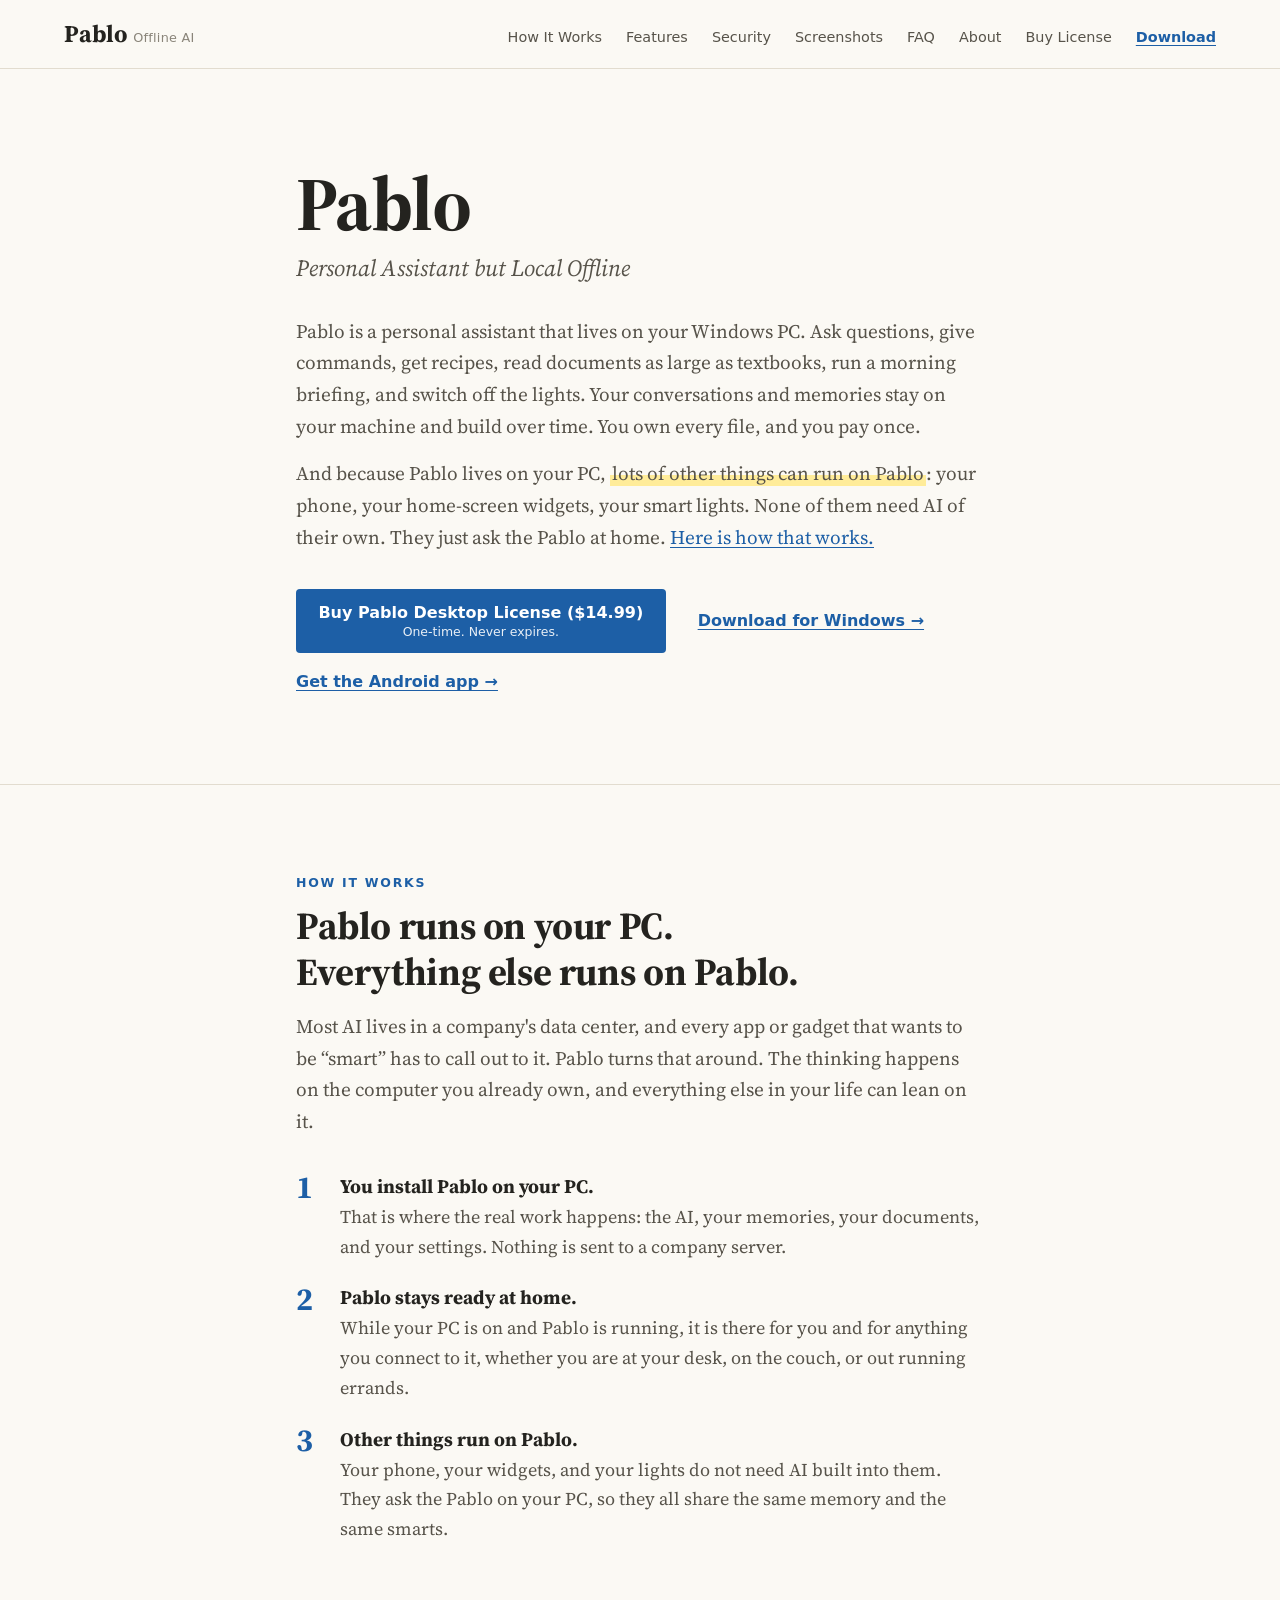
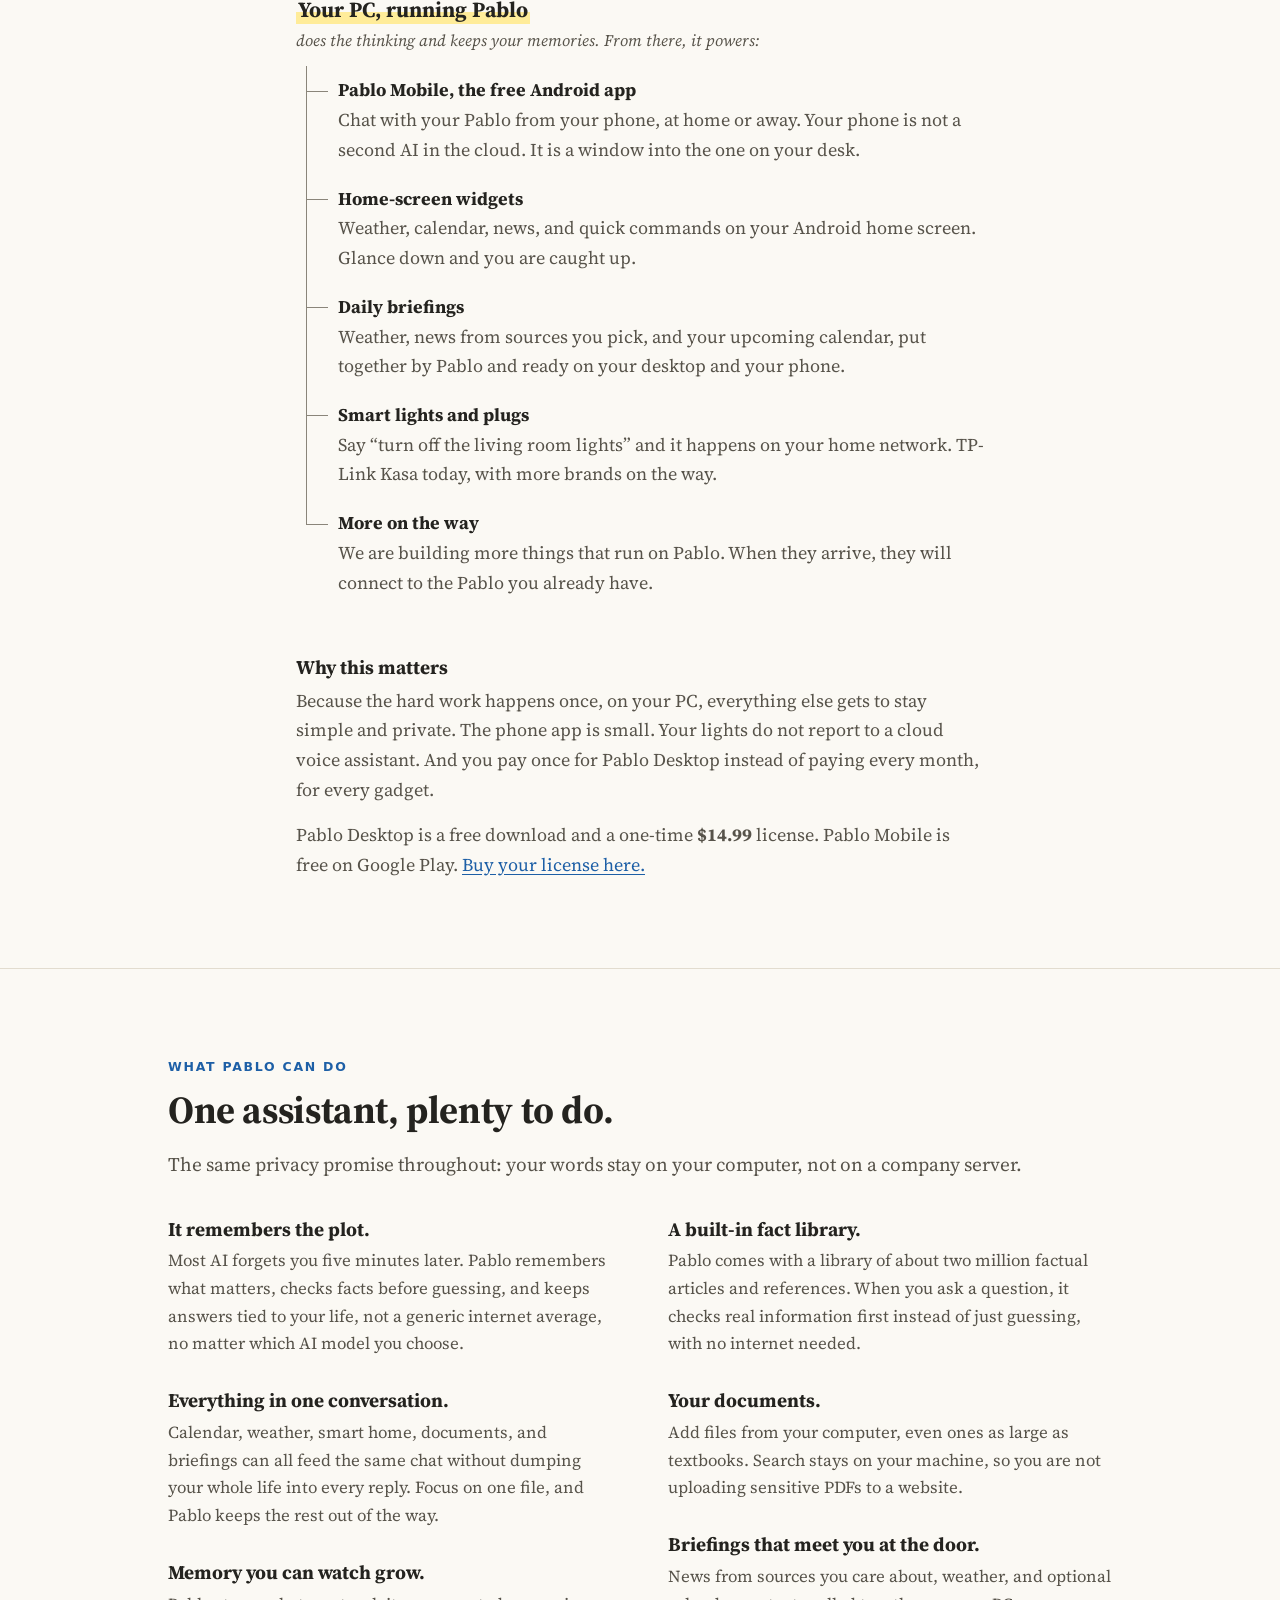
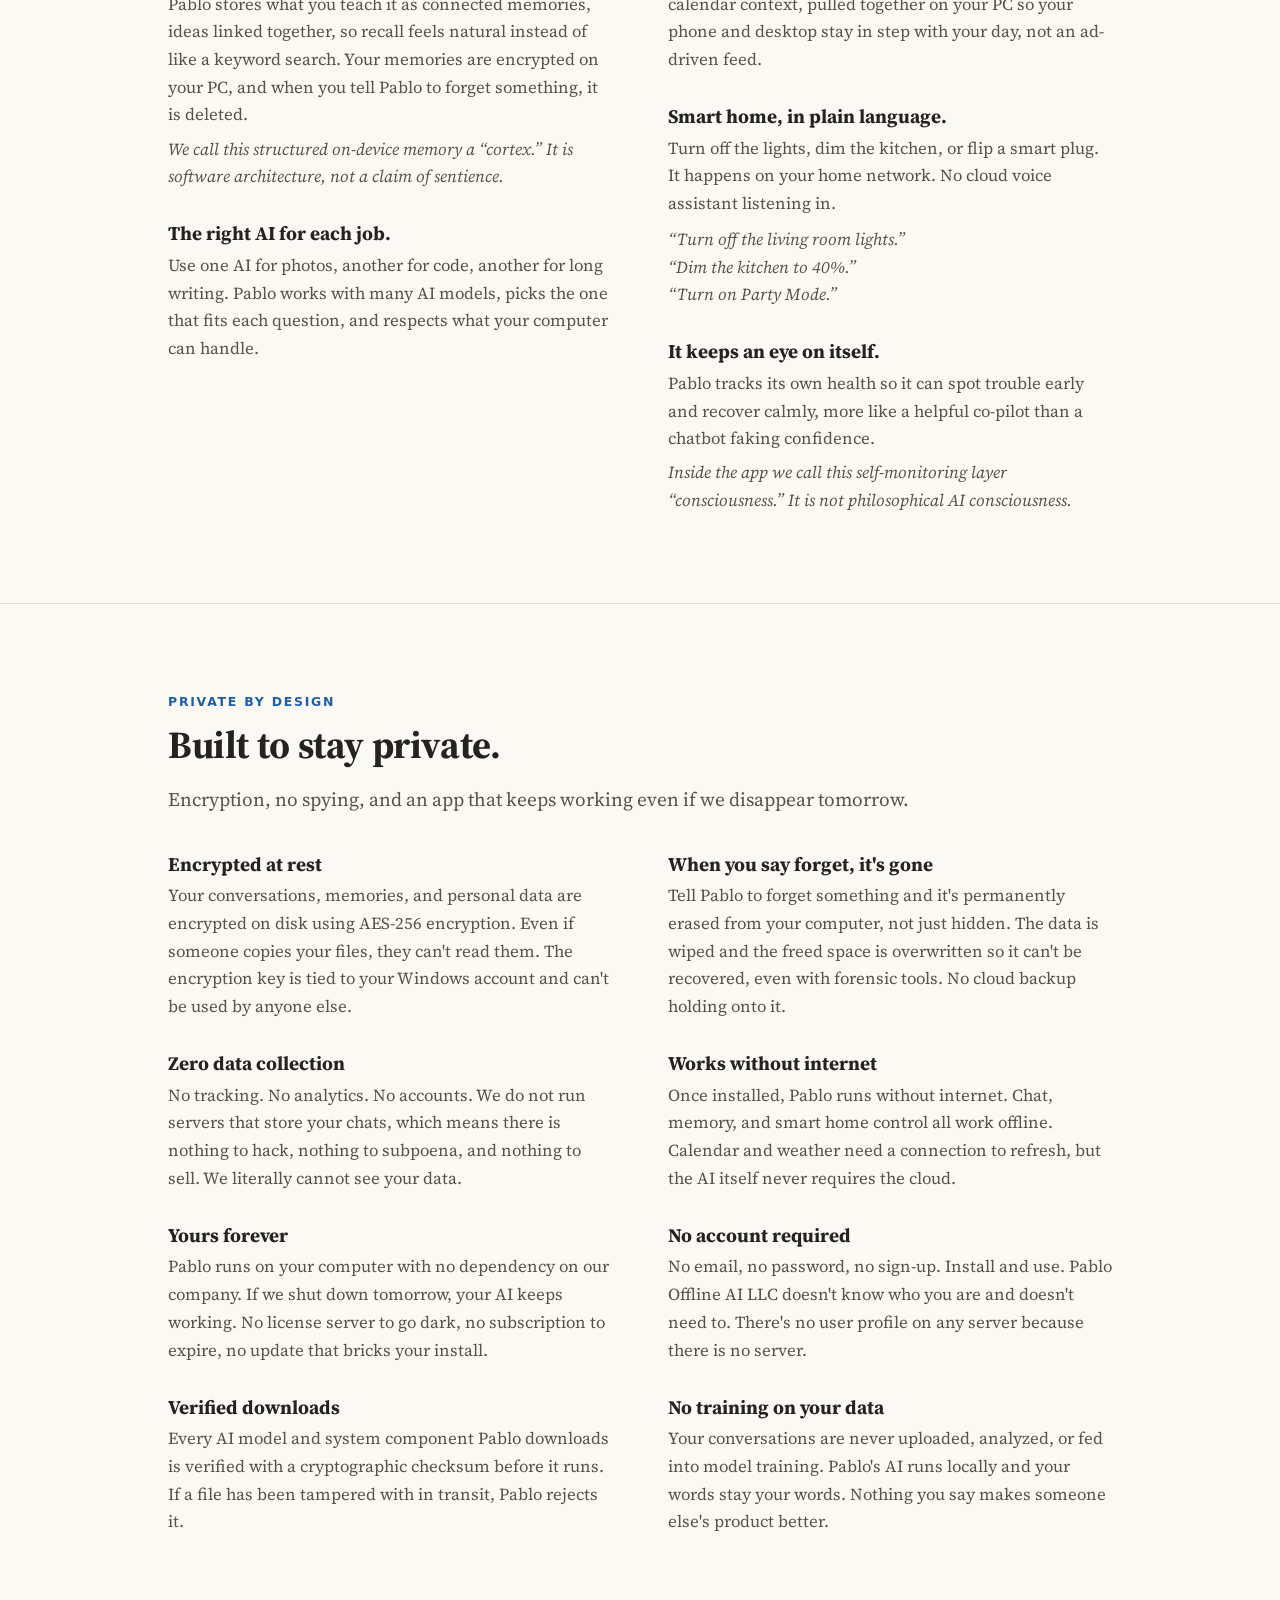
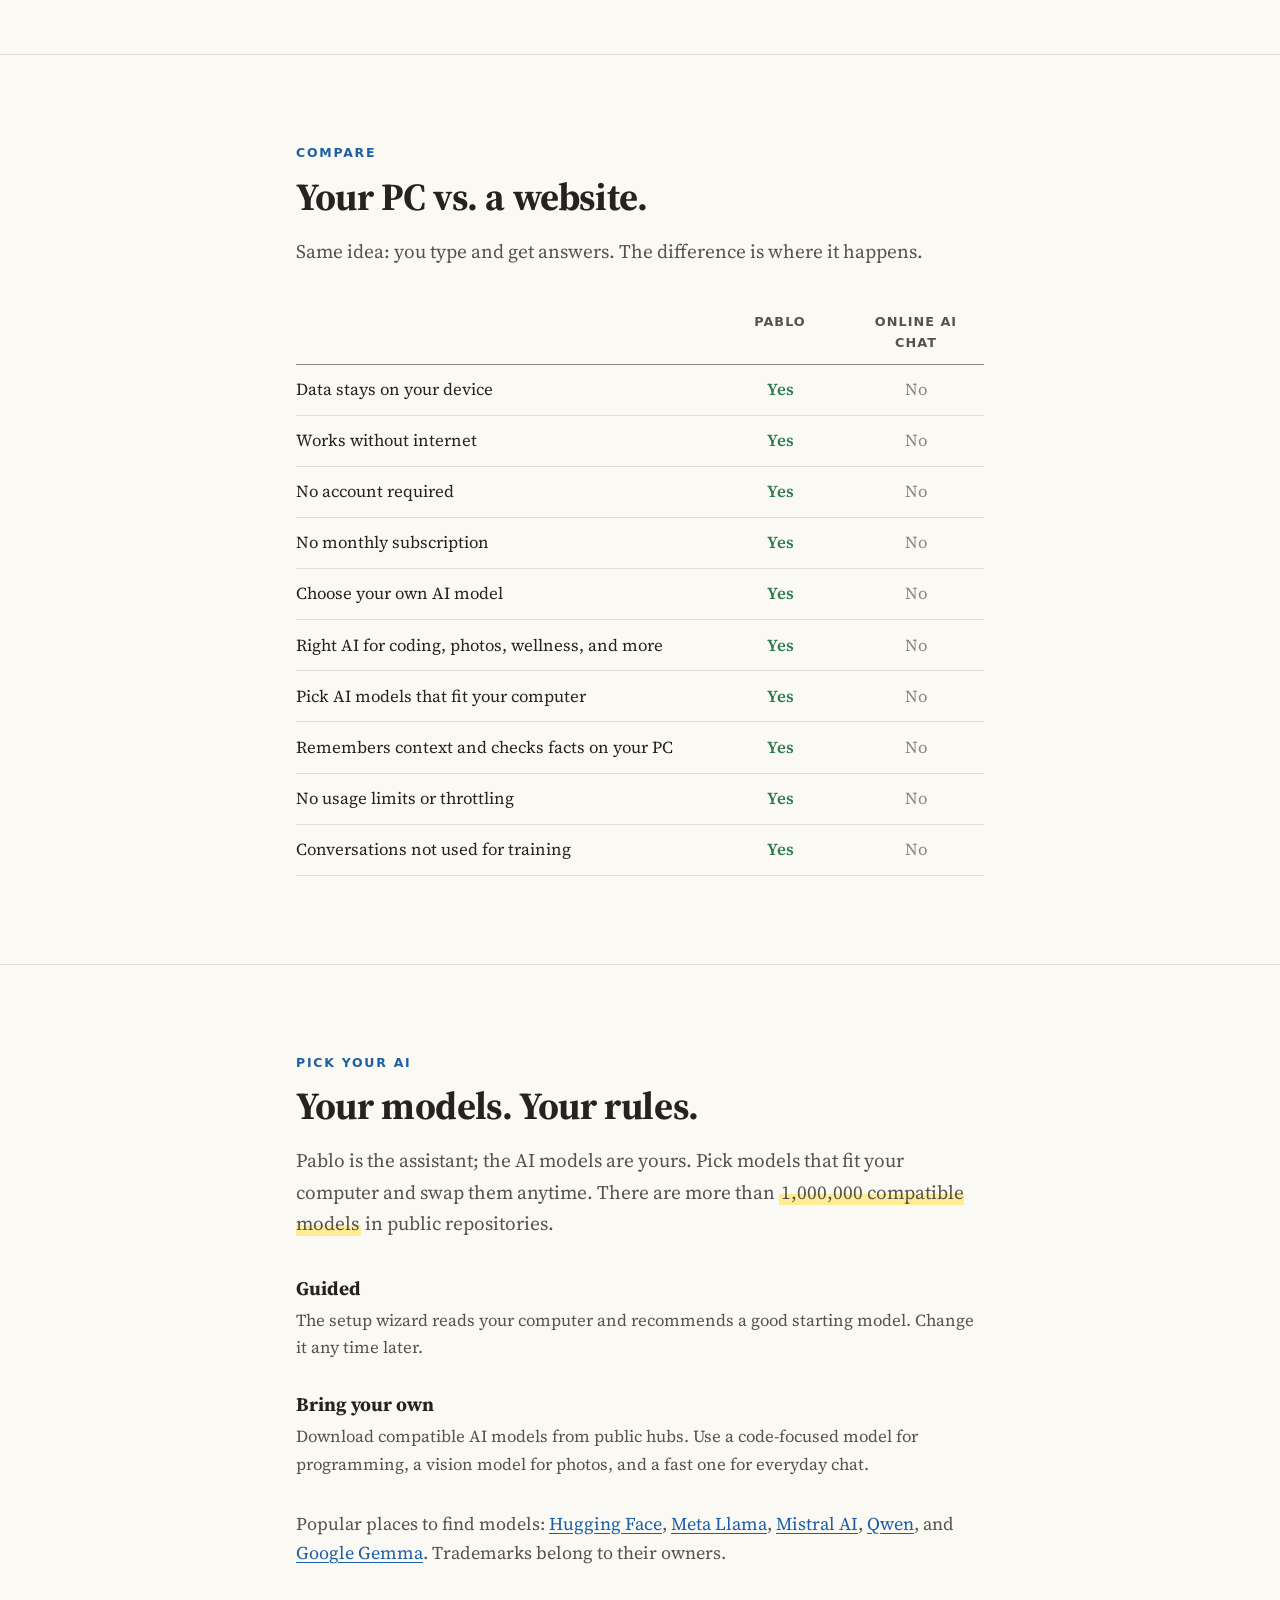
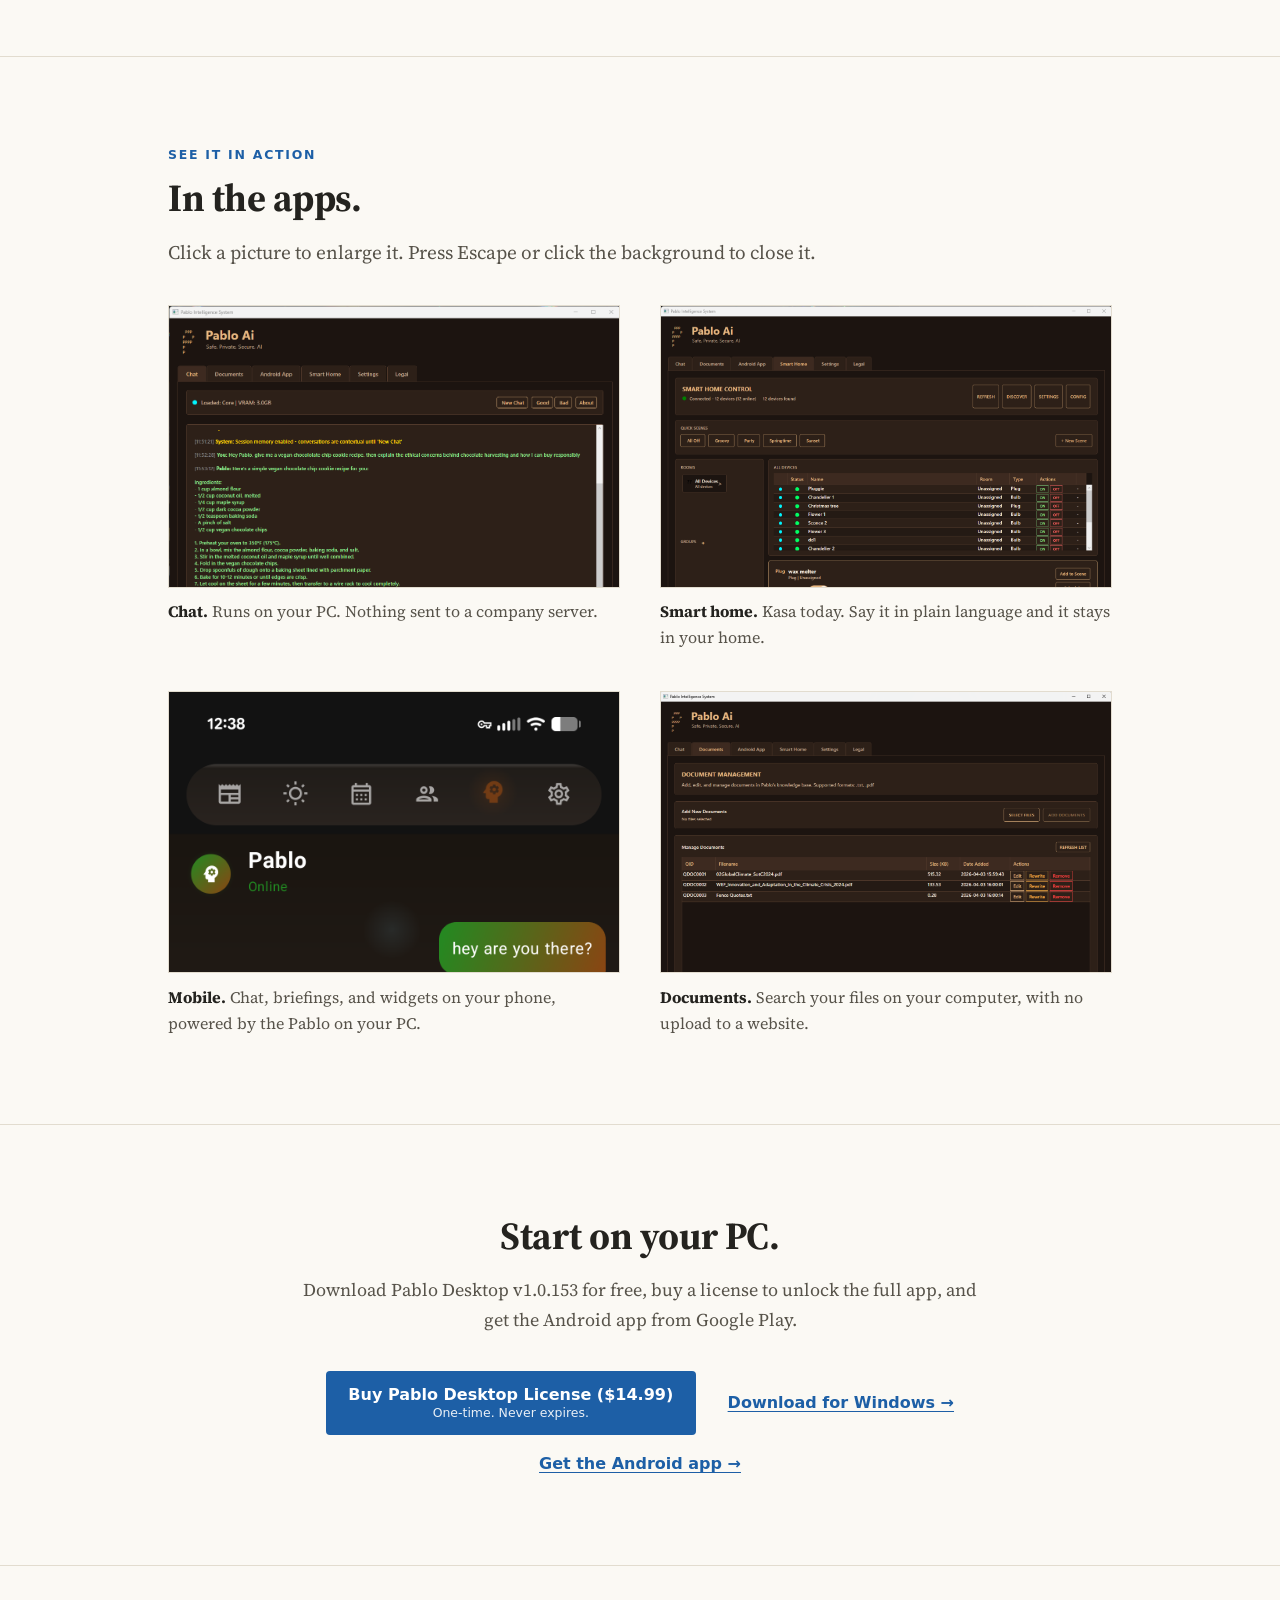
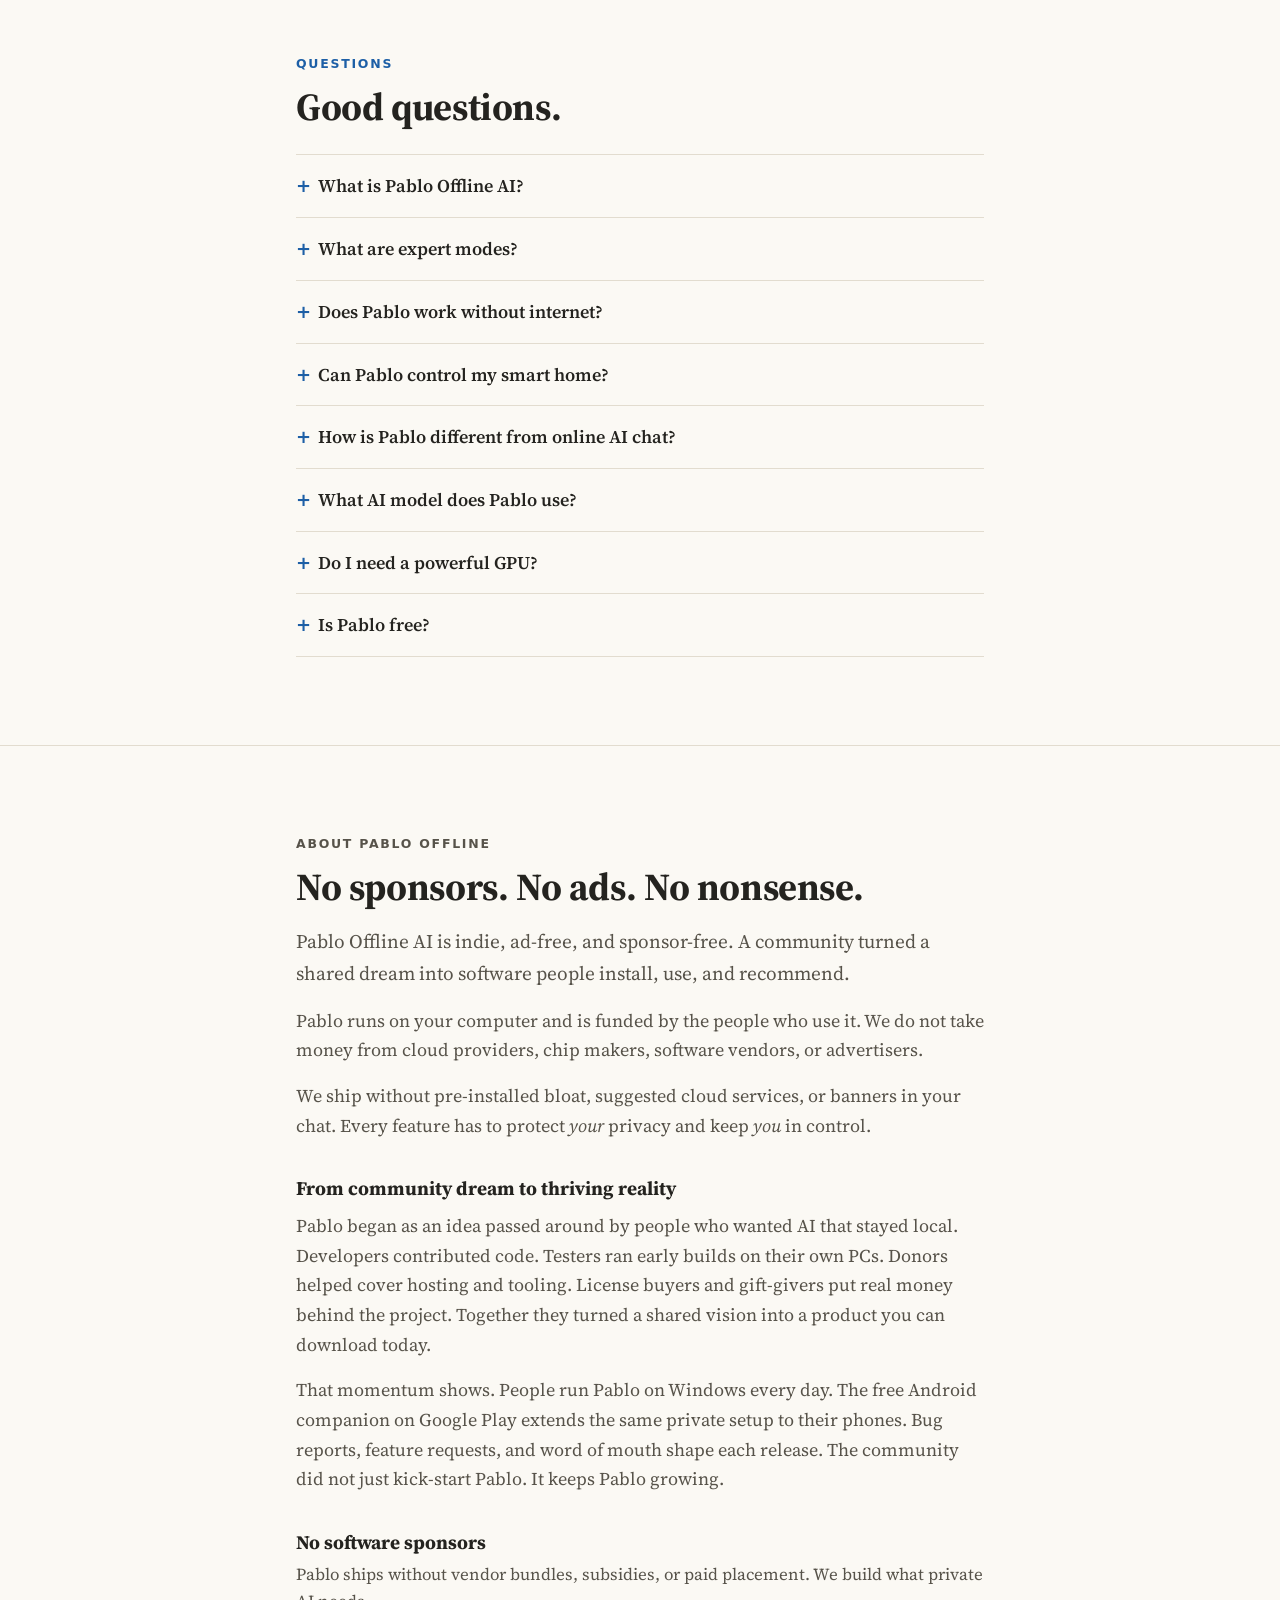
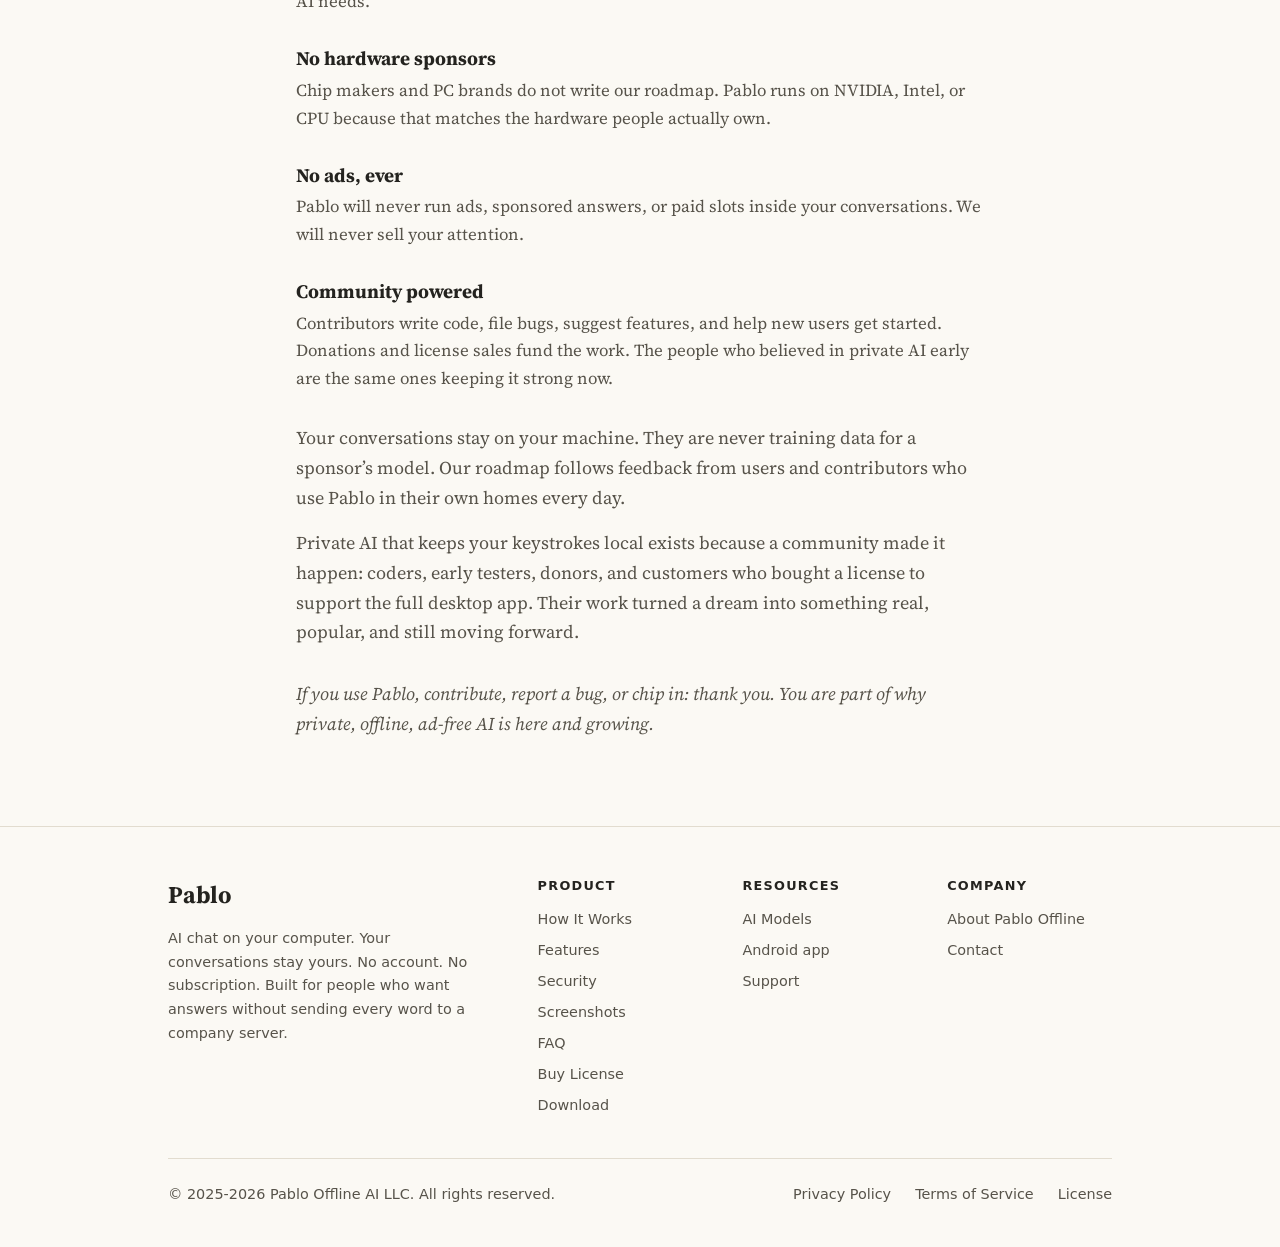
==== commit ec95103f: "Website Website-2026-11-25-001 from PabloSite 1cedf2d" ====
--- a/index.html
+++ b/index.html
@@ -7,7 +7,7 @@
     <meta name="description" content="Pablo is AI chat that runs on your computer—not on someone else's servers. Ask questions, get answers, remember context, control smart home, and use a free Android companion. No account. No subscription. Free Windows download; one-time license unlocks the full app.">
     <meta name="keywords" content="offline ai chat, private ai assistant, ai on your computer, windows ai chat, smart home ai, pablo offline ai, no subscription ai, encrypted ai memory">
     <link rel="canonical" href="https://www.pablooffline.com/">
-    <meta name="theme-color" content="#f8fafc">
+    <meta name="theme-color" content="#fbf9f4">
 
     <!-- Open Graph -->
     <meta property="og:title" content="Pablo Offline AI: AI Chat on Your PC">
@@ -18,7 +18,7 @@
 
     <link rel="preconnect" href="https://fonts.googleapis.com">
     <link rel="preconnect" href="https://fonts.gstatic.com" crossorigin>
-    <link href="https://fonts.googleapis.com/css2?family=Outfit:wght@300;400;500;600;700&display=swap" rel="stylesheet">
+    <link href="https://fonts.googleapis.com/css2?family=Source+Serif+4:ital,opsz,wght@0,8..60,400;0,8..60,600;0,8..60,700;1,8..60,400&display=swap" rel="stylesheet">
     <style>
         * {
             margin: 0;
@@ -27,28 +27,18 @@
         }
 
         :root {
-            --snow: #f8fafc;
-            --frost: #eef2f7;
-            --ice: #e2e8f0;
-            --glass: rgba(255, 255, 255, 0.55);
-            --glass-strong: rgba(255, 255, 255, 0.78);
-            --glass-border: rgba(255, 255, 255, 0.9);
-            --glass-outline: rgba(15, 23, 42, 0.06);
-            --text: #0f172a;
-            --text-muted: #64748b;
-            --text-soft: #94a3b8;
-            --accent: #0c8bce;
-            --accent-hover: #0a6fa8;
-            --accent-dim: rgba(12, 139, 206, 0.12);
-            --border: rgba(15, 23, 42, 0.08);
-            --shadow-sm: 0 1px 2px rgba(15, 23, 42, 0.04);
-            --shadow-md: 0 8px 32px rgba(15, 23, 42, 0.07);
-            --shadow-lg: 0 24px 64px rgba(15, 23, 42, 0.1);
-            --gradient-1: linear-gradient(135deg, #0ea5e9 0%, #0369a1 100%);
-            --gradient-2: linear-gradient(135deg, #38bdf8 0%, #0c8bce 100%);
-            --radius: 20px;
-            --radius-sm: 14px;
-            --blur: blur(28px) saturate(160%);
+            --paper: #fbf9f4;
+            --paper-deep: #f3efe5;
+            --ink: #24231f;
+            --ink-soft: #57534a;
+            --ink-faint: #8a857a;
+            --rule: #e2dccf;
+            --blue: #1d5fa6;
+            --blue-dark: #164a82;
+            --highlight: #ffec99;
+            --green: #2f7d4f;
+            --serif: 'Source Serif 4', Georgia, 'Times New Roman', serif;
+            --sans: 'Segoe UI', system-ui, -apple-system, BlinkMacSystemFont, sans-serif;
         }
 
         html {
@@ -57,552 +47,429 @@
         }
 
         body {
-            font-family: 'Outfit', -apple-system, BlinkMacSystemFont, 'Segoe UI', sans-serif;
-            color: var(--text);
-            line-height: 1.55;
-            font-weight: 400;
+            font-family: var(--serif);
+            font-size: 1.125rem;
+            line-height: 1.65;
+            color: var(--ink);
+            background: var(--paper);
             overflow-x: hidden;
-            position: relative;
-            min-height: 100vh;
-        }
-
-        body::before {
-            content: '';
-            position: fixed;
-            inset: 0;
-            z-index: -2;
-            background:
-                radial-gradient(ellipse 120% 90% at 50% -25%, rgba(186, 230, 253, 0.65) 0%, transparent 58%),
-                radial-gradient(ellipse 70% 50% at 105% 5%, rgba(224, 242, 254, 0.85) 0%, transparent 52%),
-                radial-gradient(ellipse 55% 45% at -5% 55%, rgba(241, 245, 249, 0.95) 0%, transparent 48%),
-                radial-gradient(ellipse 80% 60% at 70% 100%, rgba(226, 232, 240, 0.5) 0%, transparent 50%),
-                linear-gradient(168deg, #f8fafc 0%, #eef2f7 42%, #e8edf3 100%);
-            pointer-events: none;
-        }
-
-        body::after {
-            content: '';
-            position: fixed;
-            inset: 0;
-            z-index: -1;
-            background-image:
-                radial-gradient(circle at 20% 30%, rgba(255, 255, 255, 0.35) 0%, transparent 2px),
-                radial-gradient(circle at 80% 70%, rgba(255, 255, 255, 0.25) 0%, transparent 1.5px);
-            background-size: 120px 120px, 180px 180px;
-            opacity: 0.45;
-            pointer-events: none;
+        }
+
+        img {
+            max-width: 100%;
+            height: auto;
+        }
+
+        a {
+            color: var(--blue);
+            text-underline-offset: 3px;
+        }
+
+        a:hover {
+            color: var(--blue-dark);
+        }
+
+        .hl {
+            background: linear-gradient(transparent 58%, var(--highlight) 58%);
+            padding: 0 0.1em;
         }
 
         /* Navigation */
         nav {
-            position: fixed;
+            position: sticky;
             top: 0;
-            left: 0;
-            right: 0;
             z-index: 1000;
-            padding: 1rem 5%;
             display: flex;
             justify-content: space-between;
-            align-items: center;
-            background: var(--glass-strong);
-            backdrop-filter: var(--blur);
-            -webkit-backdrop-filter: var(--blur);
-            border-bottom: 1px solid var(--glass-border);
-            box-shadow: var(--shadow-sm);
+            align-items: baseline;
+            gap: 1.5rem;
+            padding: 0.9rem 5%;
+            background: var(--paper);
+            border-bottom: 1px solid var(--rule);
         }
 
         .logo {
-            font-size: 1.35rem;
-            font-weight: 600;
-            letter-spacing: -0.02em;
-            color: var(--text);
+            font-family: var(--serif);
+            font-size: 1.5rem;
+            font-weight: 700;
+            color: var(--ink);
             text-decoration: none;
-            display: flex;
-            align-items: center;
-            gap: 0.5rem;
-        }
-
-        .logo-icon {
-            width: 34px;
-            height: 34px;
-            background: var(--gradient-1);
-            border-radius: 10px;
-            display: flex;
-            align-items: center;
-            justify-content: center;
-            font-weight: 700;
-            font-size: 1rem;
-            color: #fff;
-            box-shadow: 0 4px 14px rgba(14, 165, 233, 0.35);
+            letter-spacing: -0.01em;
+        }
+
+        .logo span {
+            font-family: var(--sans);
+            font-size: 0.8rem;
+            font-weight: 400;
+            color: var(--ink-faint);
+            margin-left: 0.4rem;
+            letter-spacing: 0.02em;
         }
 
         .nav-links {
             display: flex;
-            gap: 1.75rem;
+            gap: 1.5rem;
             list-style: none;
+            flex-wrap: wrap;
+        }
+
+        .nav-links a {
+            font-family: var(--sans);
+            font-size: 0.9rem;
+            color: var(--ink-soft);
+            text-decoration: none;
+        }
+
+        .nav-links a:hover {
+            color: var(--ink);
+            text-decoration: underline;
+        }
+
+        .nav-links a.nav-download {
+            color: var(--blue);
+            font-weight: 600;
+            text-decoration: underline;
+        }
+
+        /* Page layout */
+        .wrap {
+            max-width: 46rem;
+            margin: 0 auto;
+            padding: 0 1.5rem;
+        }
+
+        .wrap-wide {
+            max-width: 62rem;
+        }
+
+        section {
+            padding: clamp(3.5rem, 8vw, 5.5rem) 0;
+            border-top: 1px solid var(--rule);
+            scroll-margin-top: 3.25rem;
+        }
+
+        .label {
+            font-family: var(--sans);
+            font-size: 0.78rem;
+            font-weight: 600;
+            letter-spacing: 0.14em;
+            text-transform: uppercase;
+            color: var(--blue);
+            margin-bottom: 0.6rem;
+        }
+
+        h2 {
+            font-size: clamp(1.8rem, 4vw, 2.4rem);
+            font-weight: 700;
+            line-height: 1.2;
+            letter-spacing: -0.01em;
+            margin-bottom: 1rem;
+        }
+
+        h3 {
+            font-size: 1.2rem;
+            font-weight: 700;
+            line-height: 1.3;
+            margin-bottom: 0.35rem;
+        }
+
+        p + p {
+            margin-top: 1rem;
+        }
+
+        .lead {
+            font-size: 1.2rem;
+            color: var(--ink-soft);
+        }
+
+        .muted {
+            color: var(--ink-soft);
+        }
+
+        .footnote {
+            font-size: 0.9rem;
+            font-style: italic;
+            color: var(--ink-faint);
+            margin-top: 0.4rem;
+        }
+
+        /* Hero */
+        .hero {
+            border-top: none;
+            padding-top: clamp(3.5rem, 10vw, 6rem);
+        }
+
+        .hero h1 {
+            font-size: clamp(3rem, 9vw, 4.75rem);
+            font-weight: 700;
+            line-height: 1;
+            letter-spacing: -0.02em;
+            margin-bottom: 0.5rem;
+        }
+
+        .tagline {
+            font-size: clamp(1.2rem, 2.6vw, 1.45rem);
+            font-style: italic;
+            color: var(--ink-soft);
+            margin-bottom: 1.75rem;
+        }
+
+        /* Actions */
+        .actions {
+            display: flex;
+            flex-wrap: wrap;
             align-items: center;
-        }
-
-        .nav-links a {
-            color: var(--text-muted);
+            gap: 1rem 2rem;
+            margin-top: 2.25rem;
+        }
+
+        .actions.center {
+            justify-content: center;
+        }
+
+        .btn-buy {
+            display: inline-block;
+            font-family: var(--sans);
+            font-size: 1rem;
+            font-weight: 600;
+            color: #fff;
+            background: var(--blue);
+            padding: 0.8rem 1.4rem;
+            border-radius: 4px;
             text-decoration: none;
-            font-size: 0.875rem;
-            font-weight: 500;
-            transition: color 0.2s ease;
-        }
-
-        .nav-links a:hover {
-            color: var(--text);
-        }
-
-        .nav-cta {
-            background: var(--gradient-1);
-            color: #fff !important;
-            padding: 0.55rem 1.35rem;
-            border-radius: 999px;
-            font-weight: 600 !important;
-            box-shadow: 0 4px 16px rgba(14, 165, 233, 0.28);
-        }
-
-        .nav-cta:hover {
-            filter: brightness(1.05);
-            transform: translateY(-1px);
-        }
-
-        /* Hero Section */
-        .hero {
-            min-height: 100vh;
-            min-height: 100dvh;
-            display: flex;
-            flex-direction: column;
-            justify-content: center;
-            align-items: center;
             text-align: center;
-            padding: clamp(6rem, 14vh, 9rem) 5% clamp(4rem, 10vh, 6rem);
+            line-height: 1.35;
+        }
+
+        .btn-buy:hover {
+            color: #fff;
+            background: var(--blue-dark);
+        }
+
+        .btn-buy small {
+            display: block;
+            font-size: 0.78rem;
+            font-weight: 400;
+            opacity: 0.9;
+        }
+
+        .text-link {
+            font-family: var(--sans);
+            font-size: 1rem;
+            font-weight: 600;
+            color: var(--blue);
+            text-decoration: underline;
+        }
+
+        /* How it works */
+        .steps {
+            list-style: none;
+            counter-reset: step;
+            margin: 2.25rem 0 0;
+        }
+
+        .steps li {
+            counter-increment: step;
             position: relative;
-            overflow: hidden;
-        }
-
-        .hero::before {
+            padding-left: 2.75rem;
+        }
+
+        .steps li + li {
+            margin-top: 1.5rem;
+        }
+
+        .steps li::before {
+            content: counter(step);
+            position: absolute;
+            left: 0;
+            top: -0.15rem;
+            font-size: 2rem;
+            font-weight: 700;
+            line-height: 1;
+            color: var(--blue);
+        }
+
+        .steps h3 {
+            margin-bottom: 0.2rem;
+        }
+
+        .steps p {
+            color: var(--ink-soft);
+        }
+
+        .runs-on {
+            margin: 3rem 0 0;
+        }
+
+        .runs-on-root {
+            font-size: 1.35rem;
+            font-weight: 700;
+        }
+
+        .runs-on-root small {
+            display: block;
+            font-size: 1rem;
+            font-weight: 400;
+            font-style: italic;
+            color: var(--ink-soft);
+        }
+
+        .tree {
+            list-style: none;
+            margin: 0.75rem 0 0 0.6rem;
+        }
+
+        .tree li {
+            position: relative;
+            padding: 0.6rem 0 0.6rem 2rem;
+        }
+
+        .tree li::before {
             content: '';
             position: absolute;
-            top: 10%;
-            left: 50%;
-            transform: translateX(-50%);
-            width: min(100%, 720px);
-            height: 420px;
-            background: radial-gradient(ellipse at center, rgba(255, 255, 255, 0.85) 0%, rgba(224, 242, 254, 0.35) 45%, transparent 70%);
-            pointer-events: none;
-            filter: blur(2px);
-        }
-
-        @media (prefers-reduced-motion: reduce) {
-            .btn-primary:hover,
-            .btn-secondary:hover,
-            .btn-silver:hover,
-            .screenshot-card:hover,
-            .download-card:hover,
-            .security-card:hover { transform: none; }
-        }
-
-        .hero h1 {
-            font-size: clamp(3rem, 8vw, 5rem);
-            font-weight: 700;
-            letter-spacing: 0.06em;
-            line-height: 1;
-            margin-bottom: clamp(0.85rem, 2vw, 1.15rem);
-            max-width: min(36rem, 92vw);
-            background: var(--gradient-1);
-            -webkit-background-clip: text;
-            -webkit-text-fill-color: transparent;
-            background-clip: text;
-        }
-
-        .hero-tagline {
-            font-size: clamp(1.05rem, 2.4vw, 1.3rem);
-            font-weight: 500;
-            color: var(--text);
-            letter-spacing: 0.01em;
-            margin-bottom: clamp(1rem, 2.5vw, 1.35rem);
-            max-width: 36rem;
-            margin-left: auto;
-            margin-right: auto;
-            line-height: 1.4;
-        }
-
-        .hero-blurb {
-            font-size: clamp(1.02rem, 2.1vw, 1.12rem);
-            font-weight: 400;
-            color: var(--text-muted);
-            max-width: 36rem;
-            margin: 0 auto clamp(2rem, 5vw, 2.75rem);
-            line-height: 1.65;
-            text-wrap: pretty;
-        }
-
-        .hero-ctas {
-            display: flex;
-            gap: 0.85rem;
-            flex-wrap: wrap;
-            justify-content: center;
-        }
-
-        .btn {
-            display: inline-flex;
-            align-items: center;
-            gap: 0.5rem;
-            padding: 0.95rem 1.85rem;
-            border-radius: 999px;
-            font-size: 0.95rem;
-            font-weight: 600;
-            text-decoration: none;
-            transition: transform 0.2s ease, box-shadow 0.2s ease, background 0.2s ease;
-            cursor: pointer;
-            border: none;
-        }
-
-        .btn-primary {
-            background: var(--gradient-1);
-            color: #fff;
-            box-shadow: 0 6px 24px rgba(14, 165, 233, 0.3);
-        }
-
-        .btn-primary:hover {
-            transform: translateY(-2px);
-            box-shadow: 0 12px 36px rgba(14, 165, 233, 0.35);
-        }
-
-        .btn-secondary {
-            background: var(--glass-strong);
-            backdrop-filter: var(--blur);
-            -webkit-backdrop-filter: var(--blur);
-            color: var(--text);
-            border: 1px solid var(--glass-border);
-            box-shadow: var(--shadow-sm);
-        }
-
-        .btn-secondary:hover {
-            background: #fff;
-            transform: translateY(-2px);
-        }
-
-        /* Primary buy CTA with subtitle */
-        .btn-cta-buy {
-            flex-direction: column;
-            align-items: center;
-            gap: 0.35rem;
-            padding-top: 0.85rem;
-            padding-bottom: 0.85rem;
-        }
-
-        .btn-cta-buy .btn-buy-line {
-            display: inline-flex;
-            align-items: center;
-            gap: 0.5rem;
-        }
-
-        .btn-cta-buy .btn-buy-sub {
-            font-size: 0.72rem;
-            font-weight: 500;
-            letter-spacing: 0.04em;
-            opacity: 0.92;
-            line-height: 1.2;
-        }
-
-        /* Metallic silver secondary download buttons */
-        .btn-silver {
-            background: linear-gradient(180deg, #e8e8e8 0%, #c0c0c0 50%, #a8a8a8 100%);
-            color: #333;
-            border: 1px solid #999;
-            box-shadow: 0 4px 14px rgba(15, 23, 42, 0.1);
-        }
-
-        .btn-silver:hover {
-            background: linear-gradient(180deg, #f2f2f2 0%, #d4d4d4 50%, #c4c4c4 100%);
-            transform: translateY(-2px);
-            box-shadow: 0 8px 22px rgba(15, 23, 42, 0.12);
-        }
-
-        .btn-silver .btn-icon {
-            color: #333;
-            flex-shrink: 0;
-        }
-
-        .btn-icon {
-            width: 20px;
-            height: 20px;
-        }
-
-        /* Section Styling */
-        section {
-            padding: clamp(5rem, 12vw, 9rem) 5%;
-            position: relative;
-        }
-
-        .section-header {
-            text-align: center;
-            max-width: 38rem;
-            margin: 0 auto clamp(3rem, 7vw, 4.5rem);
-        }
-
-        .section-label {
-            text-transform: uppercase;
-            font-size: 0.72rem;
-            font-weight: 600;
-            letter-spacing: 0.22em;
-            color: var(--accent);
-            margin-bottom: 0.85rem;
-        }
-
-        .section-title {
-            font-size: clamp(2rem, 4.5vw, 2.75rem);
-            font-weight: 600;
-            letter-spacing: -0.025em;
-            margin-bottom: 0.85rem;
-            line-height: 1.12;
-        }
-
-        .section-subtitle {
-            color: var(--text-muted);
-            font-size: 1.05rem;
-            font-weight: 400;
-            line-height: 1.6;
-            text-wrap: pretty;
-        }
-
-        .chip-row {
-            display: flex;
-            flex-wrap: wrap;
-            gap: 0.45rem;
-            margin-top: 1.25rem;
-        }
-
-        .chip {
-            font-size: 0.72rem;
-            font-weight: 600;
-            letter-spacing: 0.02em;
-            padding: 0.4rem 0.75rem;
-            border-radius: 999px;
-            background: rgba(255, 255, 255, 0.75);
-            border: 1px solid var(--glass-outline);
-            color: var(--text-muted);
-            box-shadow: var(--shadow-sm);
-        }
-
-        /* How It Works */
-        .how-it-works {
-            background: transparent;
-        }
-
-        .architecture {
-            display: grid;
-            grid-template-columns: 1fr auto 1fr;
-            gap: clamp(1.25rem, 3vw, 2rem);
-            align-items: stretch;
-            max-width: 1120px;
-            margin: 0 auto;
-            padding: 0 0.5rem;
-        }
-
-        .component-card {
-            background: var(--glass);
-            backdrop-filter: var(--blur);
-            -webkit-backdrop-filter: var(--blur);
-            border: 1px solid var(--glass-border);
-            border-radius: var(--radius);
-            padding: clamp(1.75rem, 4vw, 2.25rem);
-            position: relative;
-            overflow: hidden;
-            box-shadow: var(--shadow-md);
-        }
-
-        .component-card::before {
+            left: 0;
+            top: 0;
+            bottom: 0;
+            border-left: 1.5px solid var(--ink-faint);
+        }
+
+        .tree li:last-child::before {
+            bottom: auto;
+            height: 1.55rem;
+        }
+
+        .tree li::after {
             content: '';
             position: absolute;
-            top: 0;
             left: 0;
-            right: 0;
-            height: 2px;
-            background: linear-gradient(90deg, transparent, rgba(14, 165, 233, 0.5), transparent);
-        }
-
-        .component-icon {
-            width: 52px;
-            height: 52px;
-            background: var(--accent-dim);
-            border-radius: var(--radius-sm);
-            display: flex;
-            align-items: center;
-            justify-content: center;
-            margin-bottom: 1.15rem;
-        }
-
-        .component-icon svg {
-            width: 26px;
-            height: 26px;
-            color: var(--accent);
-        }
-
-        .component-card h3 {
-            font-size: 1.35rem;
-            font-weight: 600;
-            letter-spacing: -0.02em;
-            margin-bottom: 0.35rem;
-        }
-
-        .component-card .platform {
-            color: var(--accent);
+            top: 1.55rem;
+            width: 1.4rem;
+            border-top: 1.5px solid var(--ink-faint);
+        }
+
+        .tree strong {
+            display: block;
+        }
+
+        .tree p {
+            color: var(--ink-soft);
+        }
+
+        .why {
+            margin-top: 3rem;
+        }
+
+        /* Text columns (features, security, about) */
+        .columns {
+            columns: 2 20rem;
+            column-gap: 3.5rem;
+            margin-top: 2.25rem;
+        }
+
+        .item {
+            break-inside: avoid;
+            margin-bottom: 1.9rem;
+        }
+
+        .item p {
+            color: var(--ink-soft);
+            font-size: 1.05rem;
+        }
+
+        .say {
+            font-style: italic;
+            color: var(--ink-soft);
+            margin-top: 0.5rem;
+            font-size: 1.02rem;
+        }
+
+        /* Comparison */
+        table.compare {
+            width: 100%;
+            border-collapse: collapse;
+            margin-top: 2rem;
+            font-size: 1.05rem;
+        }
+
+        table.compare th,
+        table.compare td {
+            padding: 0.7rem 0.5rem;
+            border-bottom: 1px solid var(--rule);
+            text-align: left;
+            vertical-align: top;
+        }
+
+        table.compare th {
+            font-family: var(--sans);
             font-size: 0.8rem;
             font-weight: 600;
-            margin-bottom: 0.65rem;
-        }
-
-        .component-card .lede {
-            color: var(--text-muted);
-            margin-bottom: 0;
-            font-size: 0.95rem;
-            line-height: 1.55;
-            text-wrap: pretty;
-        }
-
-        .component-card .lede a {
-            color: var(--accent);
-            font-weight: 500;
-            text-decoration: underline;
-        }
-
-        .component-card .lede a:hover {
-            color: var(--accent-hover);
-        }
-
-        .component-features {
-            list-style: none;
-        }
-
-        .component-features li {
-            display: flex;
-            align-items: center;
-            gap: 0.75rem;
-            padding: 0.5rem 0;
-            color: var(--text-muted);
-            font-size: 0.9rem;
-        }
-
-        .component-features li svg {
-            width: 18px;
-            height: 18px;
-            color: var(--accent);
-            flex-shrink: 0;
-        }
-
-        .connection-line {
-            display: flex;
-            flex-direction: column;
-            align-items: center;
-            justify-content: center;
-            gap: 0.75rem;
-            min-width: 48px;
-        }
-
-        .connection-line .line {
-            width: 2px;
-            flex: 1;
-            min-height: 48px;
-            max-height: 100px;
-            background: linear-gradient(to bottom, transparent, rgba(14, 165, 233, 0.35), transparent);
-            border-radius: 2px;
-        }
-
-        .connection-line .icon {
-            width: 44px;
-            height: 44px;
-            background: var(--glass-strong);
-            backdrop-filter: var(--blur);
-            -webkit-backdrop-filter: var(--blur);
-            border: 1px solid var(--glass-border);
-            border-radius: 50%;
-            display: flex;
-            align-items: center;
-            justify-content: center;
-            box-shadow: var(--shadow-sm);
-        }
-
-        .connection-line svg {
-            width: 20px;
-            height: 20px;
-            color: var(--accent);
+            letter-spacing: 0.08em;
+            text-transform: uppercase;
+            color: var(--ink-soft);
+            border-bottom: 1.5px solid var(--ink-faint);
+        }
+
+        table.compare th:first-child,
+        table.compare td:first-child {
+            padding-left: 0;
+        }
+
+        table.compare th:not(:first-child),
+        table.compare td:not(:first-child) {
+            text-align: center;
+            width: 8.5rem;
+        }
+
+        table.compare td.yes {
+            color: var(--green);
+            font-weight: 600;
+        }
+
+        table.compare td.no {
+            color: var(--ink-faint);
         }
 
         /* Screenshots */
-        .screenshots {
-            background: transparent;
-        }
-
-        .screenshot-grid {
+        .shots {
             display: grid;
-            grid-template-columns: repeat(auto-fit, minmax(280px, 1fr));
-            gap: clamp(1.25rem, 3vw, 1.75rem);
-            max-width: 1180px;
-            margin: 0 auto;
-        }
-
-        .screenshot-card {
-            background: var(--glass);
-            backdrop-filter: var(--blur);
-            -webkit-backdrop-filter: var(--blur);
-            border: 1px solid var(--glass-border);
-            border-radius: var(--radius);
-            overflow: hidden;
-            transition: transform 0.35s ease, box-shadow 0.35s ease;
-            box-shadow: var(--shadow-md);
-        }
-
-        .screenshot-card:hover {
-            transform: translateY(-6px);
-            box-shadow: var(--shadow-lg);
-        }
-
-        .screenshot-placeholder {
-            aspect-ratio: 16/10;
-            background: linear-gradient(145deg, rgba(224, 242, 254, 0.5) 0%, rgba(241, 245, 249, 0.9) 100%);
-            display: flex;
-            align-items: center;
-            justify-content: center;
-            color: var(--text-muted);
-            font-size: 0.85rem;
-            border-bottom: 1px solid var(--glass-outline);
-            overflow: hidden;
-        }
-        .screenshot-placeholder img {
+            grid-template-columns: repeat(2, 1fr);
+            gap: 2.5rem 2.5rem;
+            margin-top: 2.25rem;
+        }
+
+        .shots figure img {
+            display: block;
             width: 100%;
-            height: 100%;
+            aspect-ratio: 16 / 10;
             object-fit: cover;
             object-position: top center;
-            display: block;
+            border: 1px solid var(--rule);
+        }
+
+        .shots figcaption {
+            margin-top: 0.65rem;
+            font-size: 1rem;
+            color: var(--ink-soft);
+        }
+
+        .shots figcaption strong {
+            color: var(--ink);
         }
 
         a.screenshot-fullsize-link {
             display: block;
-            text-decoration: none;
-            color: inherit;
-            border-bottom: 1px solid var(--border);
             cursor: zoom-in;
         }
+
         a.screenshot-fullsize-link:focus {
             outline: none;
         }
+
         a.screenshot-fullsize-link:focus-visible {
-            outline: 2px solid var(--accent);
-            outline-offset: 2px;
-        }
-        a.screenshot-fullsize-link:hover .screenshot-placeholder img {
-            opacity: 0.92;
-        }
-        a.screenshot-fullsize-link .screenshot-placeholder {
-            border-bottom: none;
-        }
-
-        /* Screenshot lightbox overlay */
+            outline: 2px solid var(--blue);
+            outline-offset: 3px;
+        }
+
         .screenshot-lightbox {
             position: fixed;
             inset: 0;
@@ -611,854 +478,218 @@
             align-items: center;
             justify-content: center;
             padding: 3.5rem 1.25rem 1.25rem;
-            background: rgba(248, 250, 252, 0.72);
-            backdrop-filter: blur(16px) saturate(140%);
-            -webkit-backdrop-filter: blur(16px) saturate(140%);
+            background: rgba(251, 249, 244, 0.96);
             cursor: pointer;
-            box-sizing: border-box;
-        }
+        }
+
         .screenshot-lightbox[hidden] {
             display: none !important;
         }
+
         .screenshot-lightbox-close {
             position: absolute;
-            top: 1rem;
-            right: 1rem;
-            width: 2.75rem;
-            height: 2.75rem;
-            border: 1px solid var(--glass-border);
-            border-radius: 12px;
-            background: var(--glass-strong);
-            backdrop-filter: var(--blur);
-            -webkit-backdrop-filter: var(--blur);
-            color: var(--text);
-            font-size: 1.65rem;
+            top: 0.75rem;
+            right: 1.25rem;
+            background: none;
+            border: none;
+            font-family: var(--sans);
+            font-size: 2.25rem;
             line-height: 1;
+            color: var(--ink);
             cursor: pointer;
-            display: flex;
-            align-items: center;
-            justify-content: center;
             z-index: 10002;
-            transition: background 0.2s, border-color 0.2s, box-shadow 0.2s;
-            box-shadow: var(--shadow-md);
-        }
-        .screenshot-lightbox-close:hover {
-            background: #fff;
-            border-color: rgba(14, 165, 233, 0.35);
-        }
-        .screenshot-lightbox-close:focus {
-            outline: none;
-        }
+        }
+
         .screenshot-lightbox-close:focus-visible {
-            outline: 2px solid var(--accent);
+            outline: 2px solid var(--blue);
             outline-offset: 2px;
         }
+
         .screenshot-lightbox-inner {
-            position: relative;
             max-width: min(92vw, 1600px);
             max-height: 88vh;
             cursor: default;
         }
+
         .screenshot-lightbox-inner img {
+            display: block;
             max-width: 92vw;
             max-height: 88vh;
             width: auto;
             height: auto;
+            margin: 0 auto;
             object-fit: contain;
-            display: block;
-            margin: 0 auto;
-            border-radius: var(--radius-sm);
-            box-shadow: 0 32px 80px rgba(15, 23, 42, 0.18);
-            border: 1px solid var(--glass-border);
-        }
-
-        .screenshot-card-content {
-            padding: 1.5rem;
-        }
-
-        .screenshot-card h4 {
-            font-size: 1.1rem;
-            margin-bottom: 0.5rem;
-        }
-
-        .screenshot-card p {
-            color: var(--text-muted);
-            font-size: 0.875rem;
-            line-height: 1.5;
-        }
-
-        #faq details summary::-webkit-details-marker {
+            border: 1px solid var(--rule);
+        }
+
+        /* Call to action */
+        .cta {
+            text-align: center;
+        }
+
+        .cta p {
+            color: var(--ink-soft);
+        }
+
+        /* FAQ */
+        .faq details {
+            border-bottom: 1px solid var(--rule);
+            padding: 1rem 0;
+        }
+
+        .faq details:first-of-type {
+            border-top: 1px solid var(--rule);
+            margin-top: 1.5rem;
+        }
+
+        .faq summary {
+            cursor: pointer;
+            font-weight: 600;
+            list-style: none;
+        }
+
+        .faq summary::-webkit-details-marker {
             display: none;
         }
 
-        /* Feature showcase (deep capabilities) */
-        .feature-showcase {
-            background: transparent;
-        }
-
-        .command-examples {
-            font-family: ui-monospace, "Cascadia Mono", "Consolas", monospace;
-            font-size: 0.78rem;
-            color: var(--text-muted);
-            margin-top: 0.85rem;
-            line-height: 1.7;
-            border-left: 2px solid rgba(14, 165, 233, 0.35);
-            padding-left: 0.85rem;
-            background: rgba(255, 255, 255, 0.4);
-            border-radius: 0 var(--radius-sm) var(--radius-sm) 0;
-            padding-top: 0.5rem;
-            padding-bottom: 0.5rem;
-        }
-
-        .model-source-icon img {
-            width: 38px;
-            height: 38px;
-            display: block;
-            object-fit: contain;
-        }
-
-        .models-ecosystem-note {
-            margin-top: 1.75rem;
-            font-size: 0.72rem;
-            color: var(--text-soft);
-            line-height: 1.45;
-            max-width: 32rem;
-            margin-left: auto;
-            margin-right: auto;
-        }
-
-        .models-ecosystem-note a {
-            color: var(--accent);
-            text-decoration: none;
-            font-weight: 500;
-        }
-
-        .models-ecosystem-note a:hover {
-            text-decoration: underline;
-        }
-
-        /* Product tour carousel (feature highlights) */
-        .product-tour {
-            max-width: 920px;
-            margin: 0 auto clamp(2.5rem, 6vw, 3.5rem);
-            padding: 0 0.5rem;
-        }
-
-        .product-tour-inner {
-            background: var(--glass-strong);
-            backdrop-filter: var(--blur);
-            -webkit-backdrop-filter: var(--blur);
-            border: 1px solid var(--glass-border);
-            border-radius: var(--radius);
-            box-shadow: var(--shadow-md);
-            overflow: hidden;
-        }
-
-        .product-tour-viewport {
-            overflow: hidden;
-            position: relative;
-        }
-
-        .product-tour-track {
-            display: flex;
-            transition: transform 0.55s cubic-bezier(0.25, 0.1, 0.25, 1);
-            will-change: transform;
-        }
-
-        @media (prefers-reduced-motion: reduce) {
-            .product-tour-track {
-                transition: none;
-            }
-        }
-
-        .product-tour-slide {
-            flex: 0 0 100%;
-            min-width: 0;
-            padding: clamp(1.75rem, 4vw, 2.75rem) clamp(1.35rem, 4vw, 2.5rem);
-            box-sizing: border-box;
-        }
-
-        .product-tour-kicker {
-            font-size: 0.72rem;
-            font-weight: 600;
-            letter-spacing: 0.2em;
-            text-transform: uppercase;
-            color: var(--accent);
-            margin-bottom: 0.75rem;
-        }
-
-        .product-tour-slide h3 {
-            font-size: clamp(1.45rem, 3.2vw, 1.85rem);
-            font-weight: 600;
-            letter-spacing: -0.03em;
-            line-height: 1.15;
-            margin-bottom: 0.85rem;
-            max-width: 32rem;
-        }
-
-        .product-tour-slide p {
-            color: var(--text-muted);
-            font-size: clamp(0.95rem, 1.8vw, 1.05rem);
-            line-height: 1.65;
-            max-width: 38rem;
-            text-wrap: pretty;
-        }
-
-        .product-tour-footnote {
-            margin-top: 1rem;
-            font-size: 0.72rem;
-            color: var(--text-soft);
-            line-height: 1.45;
-            max-width: 36rem;
-        }
-
-        .product-tour-controls {
-            display: flex;
-            align-items: center;
-            justify-content: center;
-            gap: 1rem;
-            padding: 0.85rem 1rem 1.15rem;
-            border-top: 1px solid var(--glass-outline);
-            background: rgba(255, 255, 255, 0.35);
-        }
-
-        .product-tour-nav {
-            width: 44px;
-            height: 44px;
-            border-radius: 50%;
-            border: 1px solid var(--glass-border);
-            background: var(--glass-strong);
-            backdrop-filter: var(--blur);
-            -webkit-backdrop-filter: var(--blur);
-            display: flex;
-            align-items: center;
-            justify-content: center;
-            cursor: pointer;
-            color: var(--text);
-            box-shadow: var(--shadow-sm);
-            transition: background 0.2s, border-color 0.2s, transform 0.2s;
-        }
-
-        .product-tour-nav:hover:not(:disabled) {
-            background: #fff;
-            border-color: rgba(14, 165, 233, 0.35);
-        }
-
-        .product-tour-nav:disabled {
-            opacity: 0.35;
-            cursor: not-allowed;
-        }
-
-        .product-tour-nav svg {
-            width: 20px;
-            height: 20px;
-        }
-
-        .product-tour-dots {
-            display: flex;
-            gap: 0.45rem;
-            align-items: center;
-            flex-wrap: wrap;
-            justify-content: center;
-            max-width: min(100%, 14rem);
-        }
-
-        .product-tour-dot {
-            width: 8px;
-            height: 8px;
-            border-radius: 50%;
-            border: none;
-            padding: 0;
-            background: var(--ice);
-            cursor: pointer;
-            transition: transform 0.2s, background 0.2s;
-        }
-
-        .product-tour-dot[aria-current="true"] {
-            background: var(--accent);
-            transform: scale(1.15);
-        }
-
-        .product-tour-dot:focus-visible {
-            outline: 2px solid var(--accent);
-            outline-offset: 2px;
-        }
-
-        .product-tour-hint {
-            text-align: center;
-            font-size: 0.75rem;
-            color: var(--text-soft);
-            padding: 0 1rem 1rem;
-            margin: 0;
-        }
-
-        /* Security Section */
-        .security {
-            background: transparent;
-        }
-
-        .security-grid {
-            display: grid;
-            grid-template-columns: repeat(auto-fit, minmax(260px, 1fr));
-            gap: clamp(1rem, 2.5vw, 1.35rem);
-            max-width: 1180px;
-            margin: 0 auto;
-        }
-
-        .security-card {
-            background: var(--glass);
-            backdrop-filter: var(--blur);
-            -webkit-backdrop-filter: var(--blur);
-            border: 1px solid var(--glass-border);
-            border-radius: var(--radius-sm);
-            padding: 1.5rem 1.35rem;
-            transition: transform 0.25s ease, box-shadow 0.25s ease;
-            box-shadow: var(--shadow-sm);
-        }
-
-        .security-card:hover {
-            transform: translateY(-2px);
-            box-shadow: var(--shadow-md);
-        }
-
-        .security-card svg {
-            width: 36px;
-            height: 36px;
-            color: var(--accent);
-            margin-bottom: 1rem;
-        }
-
-        .security-card h4 {
-            font-size: 1rem;
-            font-weight: 600;
-            letter-spacing: -0.02em;
-            margin-bottom: 0.5rem;
-        }
-
-        .security-card p {
-            color: var(--text-muted);
-            font-size: 0.875rem;
-            line-height: 1.55;
-        }
-
-        /* Comparison */
-        .comparison {
-            background: transparent;
-        }
-
-        .comparison-table {
-            max-width: 880px;
-            margin: 0 auto;
-            background: var(--glass-strong);
-            backdrop-filter: var(--blur);
-            -webkit-backdrop-filter: var(--blur);
-            border-radius: var(--radius);
-            border: 1px solid var(--glass-border);
-            overflow: hidden;
-            box-shadow: var(--shadow-md);
-        }
-
-        .comparison-header {
-            display: grid;
-            grid-template-columns: 2fr 1fr 1fr;
-            background: rgba(224, 242, 254, 0.55);
-            border-bottom: 1px solid var(--glass-outline);
-        }
-
-        .comparison-header > div {
-            padding: 1.5rem;
-            font-weight: 600;
-            text-align: center;
-            color: var(--text);
-            font-size: 0.9rem;
-        }
-
-        .comparison-header > div:first-child {
-            text-align: left;
-            color: var(--text-muted);
-            font-weight: 500;
-        }
-
-        .comparison-row {
-            display: grid;
-            grid-template-columns: 2fr 1fr 1fr;
-            border-bottom: 1px solid var(--glass-outline);
-        }
-
-        .comparison-row:last-child {
-            border-bottom: none;
-        }
-
-        .comparison-row > div {
-            padding: 1.1rem 1.35rem;
-            display: flex;
-            align-items: center;
-            justify-content: center;
-        }
-
-        .comparison-row > div:first-child {
-            justify-content: flex-start;
-            color: var(--text-muted);
-            font-size: 0.9rem;
-        }
-
-        .check {
-            width: 26px;
-            height: 26px;
-            background: rgba(14, 165, 233, 0.15);
-            border-radius: 50%;
-            display: flex;
-            align-items: center;
-            justify-content: center;
-        }
-
-        .check svg {
-            width: 14px;
-            height: 14px;
-            color: var(--accent);
-        }
-
-        .cross {
-            width: 26px;
-            height: 26px;
-            background: rgba(225, 29, 72, 0.08);
-            border-radius: 50%;
-            display: flex;
-            align-items: center;
-            justify-content: center;
-        }
-
-        .cross svg {
-            width: 14px;
-            height: 14px;
-            color: #e11d48;
-        }
-
-        /* Models Section */
-        .models {
-            background: transparent;
-        }
-
-        .models-content {
-            max-width: 800px;
-            margin: 0 auto;
-            text-align: center;
-        }
-
-        .models-split {
-            display: grid;
-            grid-template-columns: 1fr 1fr;
-            gap: clamp(1rem, 3vw, 1.5rem);
-            margin-bottom: clamp(2rem, 5vw, 2.75rem);
-            text-align: left;
-            max-width: 700px;
-            margin-left: auto;
-            margin-right: auto;
-        }
-
-        .models-split-card {
-            background: var(--glass);
-            backdrop-filter: var(--blur);
-            -webkit-backdrop-filter: var(--blur);
-            border: 1px solid var(--glass-border);
-            border-radius: var(--radius-sm);
-            padding: 1.35rem 1.25rem;
-            box-shadow: var(--shadow-sm);
-        }
-
-        .models-split-card h4 {
-            color: var(--accent);
-            margin-bottom: 0.45rem;
-            font-size: 0.95rem;
-            font-weight: 600;
-        }
-
-        .models-split-card p {
-            color: var(--text-muted);
-            font-size: 0.875rem;
-            line-height: 1.5;
-        }
-
-        .model-sources {
-            display: flex;
-            justify-content: center;
-            gap: clamp(1.5rem, 4vw, 2.5rem);
-            margin-top: 2.5rem;
-            flex-wrap: wrap;
-        }
-
-        .model-source {
-            display: flex;
-            flex-direction: column;
-            align-items: center;
-            gap: 0.65rem;
-            text-decoration: none;
-            color: inherit;
-            transition: transform 0.2s ease, opacity 0.2s ease;
-        }
-
-        a.model-source:hover {
-            transform: translateY(-3px);
-            opacity: 0.92;
-        }
-
-        .model-source-icon {
-            width: 64px;
-            height: 64px;
-            background: var(--glass-strong);
-            backdrop-filter: var(--blur);
-            -webkit-backdrop-filter: var(--blur);
-            border: 1px solid var(--glass-border);
-            border-radius: var(--radius-sm);
-            display: flex;
-            align-items: center;
-            justify-content: center;
-            font-size: 1.5rem;
-            box-shadow: var(--shadow-sm);
-        }
-
-        .model-source span {
-            color: var(--text-muted);
-            font-size: 0.8125rem;
-            font-weight: 500;
-        }
-
-        .model-count {
-            font-size: clamp(2.5rem, 6vw, 3.25rem);
-            font-weight: 600;
-            letter-spacing: -0.03em;
-            background: var(--gradient-1);
-            -webkit-background-clip: text;
-            -webkit-text-fill-color: transparent;
-            background-clip: text;
-            margin: 2rem 0 0.35rem;
-        }
-
-        /* CTA Section */
-        .cta-section {
-            background: transparent;
-            text-align: center;
-            padding: clamp(5rem, 14vw, 9rem) 5%;
-        }
-
-        .cta-panel {
-            max-width: 40rem;
-            margin: 0 auto;
-            padding: clamp(2.5rem, 6vw, 3.5rem) clamp(1.5rem, 5vw, 2.5rem);
-            background: var(--glass-strong);
-            backdrop-filter: var(--blur);
-            -webkit-backdrop-filter: var(--blur);
-            border: 1px solid var(--glass-border);
-            border-radius: var(--radius);
-            box-shadow: var(--shadow-lg);
-        }
-
-        .cta-section h2 {
-            font-size: clamp(1.75rem, 4vw, 2.35rem);
-            font-weight: 600;
-            letter-spacing: -0.025em;
-            margin-bottom: 0.85rem;
-        }
-
-        .cta-section p {
-            color: var(--text-muted);
-            font-size: 1.02rem;
-            max-width: 28rem;
-            margin: 0 auto 1.75rem;
-            line-height: 1.55;
-        }
-
-        .cta-buttons {
-            display: flex;
-            gap: 0.75rem;
-            justify-content: center;
-            flex-wrap: wrap;
+        .faq summary::before {
+            content: '+';
+            display: inline-block;
+            width: 1.4rem;
+            font-family: var(--sans);
+            color: var(--blue);
+        }
+
+        .faq details[open] summary::before {
+            content: '\2013';
+        }
+
+        .faq details p {
+            color: var(--ink-soft);
+            margin: 0.5rem 0 0 1.4rem;
+            font-size: 1.05rem;
+        }
+
+        /* About */
+        .about h3 {
+            margin-top: 2.25rem;
+            margin-bottom: 0.6rem;
+        }
+
+        .about .columns h3 {
+            margin-top: 0;
+            margin-bottom: 0.35rem;
+        }
+
+        .about p {
+            color: var(--ink-soft);
+        }
+
+        .signoff {
+            margin-top: 2rem;
+            font-style: italic;
         }
 
         /* Footer */
         footer {
-            background: rgba(255, 255, 255, 0.45);
-            backdrop-filter: var(--blur);
-            -webkit-backdrop-filter: var(--blur);
-            border-top: 1px solid var(--glass-border);
-            padding: clamp(3rem, 8vw, 4rem) 5% 2rem;
-        }
-
-        .footer-content {
-            max-width: 1200px;
-            margin: 0 auto;
+            border-top: 1px solid var(--rule);
+            padding: 3rem 0 2.5rem;
+            font-family: var(--sans);
+            font-size: 0.9rem;
+            color: var(--ink-soft);
+        }
+
+        .footer-grid {
             display: grid;
             grid-template-columns: 2fr 1fr 1fr 1fr;
-            gap: 3rem;
-        }
-
-        .footer-brand p {
-            color: var(--text-muted);
-            font-size: 0.9rem;
-            margin-top: 1rem;
-            max-width: 300px;
-        }
-
-        .footer-links h5 {
-            font-size: 0.9rem;
+            gap: 2.5rem;
+        }
+
+        .footer-grid p {
+            margin-top: 0.75rem;
+            max-width: 20rem;
+        }
+
+        footer h5 {
+            font-size: 0.8rem;
             font-weight: 600;
-            margin-bottom: 1.25rem;
-            color: var(--text);
-        }
-
-        .footer-links ul {
+            letter-spacing: 0.1em;
+            text-transform: uppercase;
+            color: var(--ink);
+            margin-bottom: 0.75rem;
+        }
+
+        footer ul {
             list-style: none;
         }
 
-        .footer-links li {
-            margin-bottom: 0.75rem;
-        }
-
-        .footer-links a {
-            color: var(--text-muted);
+        footer li + li {
+            margin-top: 0.45rem;
+        }
+
+        footer a {
+            color: var(--ink-soft);
             text-decoration: none;
-            font-size: 0.9rem;
-            transition: color 0.3s;
-        }
-
-        .footer-links a:hover {
-            color: var(--accent-hover);
+        }
+
+        footer a:hover {
+            color: var(--blue);
+            text-decoration: underline;
         }
 
         .footer-bottom {
-            max-width: 1200px;
-            margin: 3rem auto 0;
-            padding-top: 2rem;
-            border-top: 1px solid var(--border);
             display: flex;
             justify-content: space-between;
-            align-items: center;
             flex-wrap: wrap;
             gap: 1rem;
-        }
-
-        .footer-bottom p {
-            color: var(--text-muted);
-            font-size: 0.85rem;
-        }
-
-        /* Images */
-        img {
-            max-width: 100%;
-            height: auto;
+            margin-top: 2.5rem;
+            padding-top: 1.5rem;
+            border-top: 1px solid var(--rule);
         }
 
         .footer-legal {
             display: flex;
-            gap: 2rem;
-        }
-
-        .footer-legal a {
-            color: var(--text-muted);
-            text-decoration: none;
-            font-size: 0.85rem;
-            transition: color 0.3s;
-        }
-
-        .footer-legal a:hover {
-            color: var(--accent);
-        }
-
-        /* FAQ */
-        .faq-section {
-            max-width: 40rem;
-            margin: 0 auto;
-            padding: clamp(3rem, 8vw, 4.5rem) 1.5rem;
-        }
-
-        .faq-section h2 {
-            font-size: clamp(1.65rem, 3.5vw, 2rem);
-            text-align: center;
-            margin-bottom: 2rem;
-            font-weight: 600;
-            letter-spacing: -0.02em;
-        }
-
-        .faq-section details {
-            border-bottom: 1px solid var(--glass-outline);
-            padding: 1.1rem 0;
-        }
-
-        .faq-section summary {
-            cursor: pointer;
-            font-size: 1rem;
-            font-weight: 600;
-            color: var(--text);
-            list-style: none;
-            letter-spacing: -0.01em;
-        }
-
-        .faq-section details p {
-            color: var(--text-muted);
-            margin-top: 0.65rem;
-            line-height: 1.6;
-            font-size: 0.92rem;
-        }
-
-        /* About Pablo Offline */
-        .about-section {
-            padding: clamp(4rem, 10vw, 6.5rem) 5%;
-            background: transparent;
-        }
-
-        .about-inner {
-            max-width: 52rem;
-            margin: 0 auto;
-        }
-
-        .about-prose {
-            color: var(--text-muted);
-            font-size: 1.02rem;
-            line-height: 1.65;
-            text-wrap: pretty;
-        }
-
-        .about-prose p + p {
-            margin-top: 1.15rem;
-        }
-
-        .about-prose strong {
-            color: var(--text);
-            font-weight: 600;
-        }
-
-        .about-pillars {
-            display: grid;
-            grid-template-columns: repeat(4, 1fr);
-            gap: clamp(1rem, 2.5vw, 1.35rem);
-            margin: clamp(2.25rem, 5vw, 3rem) 0;
-        }
-
-        .about-pillar {
-            background: var(--glass);
-            backdrop-filter: var(--blur);
-            -webkit-backdrop-filter: var(--blur);
-            border: 1px solid var(--glass-border);
-            border-radius: var(--radius-sm);
-            padding: clamp(1.35rem, 3vw, 1.65rem);
-            box-shadow: var(--shadow-sm);
-        }
-
-        .about-pillar h3 {
-            font-size: 1rem;
-            font-weight: 600;
-            letter-spacing: -0.02em;
-            margin-bottom: 0.55rem;
-            color: var(--text);
-        }
-
-        .about-pillar p {
-            color: var(--text-muted);
-            font-size: 0.88rem;
-            line-height: 1.55;
-        }
-
-        .about-closing {
-            background: var(--glass);
-            backdrop-filter: var(--blur);
-            -webkit-backdrop-filter: var(--blur);
-            border: 1px solid var(--glass-border);
-            border-radius: var(--radius);
-            padding: clamp(1.5rem, 4vw, 2rem);
-            box-shadow: var(--shadow-md);
-        }
-
-        .about-closing p {
-            color: var(--text-muted);
-            font-size: 0.95rem;
-            line-height: 1.6;
-        }
-
-        .about-closing p + p {
-            margin-top: 0.85rem;
-        }
-
-        .about-community {
-            background: linear-gradient(135deg, rgba(14, 165, 233, 0.08) 0%, rgba(255, 255, 255, 0.55) 100%);
-            backdrop-filter: var(--blur);
-            -webkit-backdrop-filter: var(--blur);
-            border: 1px solid rgba(14, 165, 233, 0.18);
-            border-radius: var(--radius);
-            padding: clamp(1.5rem, 4vw, 2.25rem);
-            margin: clamp(2rem, 5vw, 2.75rem) 0;
-            box-shadow: var(--shadow-md);
-        }
-
-        .about-community h3 {
-            font-size: 1.15rem;
-            font-weight: 600;
-            letter-spacing: -0.02em;
-            margin-bottom: 0.85rem;
-            color: var(--text);
-        }
-
-        .about-community p {
-            color: var(--text-muted);
-            font-size: 0.95rem;
-            line-height: 1.6;
-        }
-
-        .about-community p + p {
-            margin-top: 0.85rem;
-        }
-
-        /* Responsive */
+            gap: 1.5rem;
+            flex-wrap: wrap;
+        }
+
+        @media (max-width: 1100px) {
+            .nav-links li {
+                display: none;
+            }
+
+            .nav-links li.keep {
+                display: list-item;
+            }
+        }
+
         @media (max-width: 900px) {
-            .architecture {
+            .footer-grid {
+                grid-template-columns: 1fr 1fr;
+            }
+        }
+
+        @media (max-width: 600px) {
+            body {
+                font-size: 1.06rem;
+            }
+
+            .logo span {
+                display: none;
+            }
+
+            .nav-links {
+                gap: 1rem;
+            }
+
+            .footer-grid,
+            .shots {
                 grid-template-columns: 1fr;
             }
 
-            .connection-line {
-                flex-direction: row;
-                padding: 1rem 0;
-            }
-
-            .connection-line .line {
-                width: 80px;
-                height: 2px;
-                background: linear-gradient(to right, transparent, var(--accent), transparent);
-            }
-
-            .footer-content {
-                grid-template-columns: 1fr 1fr;
-            }
-
-            .nav-links {
-                display: none;
-            }
-        }
-
-        @media (max-width: 600px) {
-            .about-pillars {
-                grid-template-columns: 1fr;
-            }
-
-            .footer-content {
-                grid-template-columns: 1fr;
-            }
-
-            .footer-bottom {
-                flex-direction: column;
-                text-align: center;
-            }
-
-            .comparison-header,
-            .comparison-row {
-                grid-template-columns: 1.5fr 1fr 1fr;
-            }
-
-            .comparison-row > div {
-                padding: 1rem;
-                font-size: 0.85rem;
-            }
-
-            .models-split {
-                grid-template-columns: 1fr;
+            table.compare th:not(:first-child),
+            table.compare td:not(:first-child) {
+                width: 5.5rem;
             }
         }
     </style>
@@ -1466,726 +697,416 @@
 <body>
     <!-- Navigation -->
     <nav>
-        <a href="#" class="logo">
-            <div class="logo-icon">P</div>
-            Pablo
-        </a>
+        <a href="#" class="logo">Pablo<span>Offline AI</span></a>
         <ul class="nav-links">
-            <li><a href="#how-it-works">How It Works</a></li>
+            <li class="keep"><a href="#how-it-works">How It Works</a></li>
             <li><a href="#features">Features</a></li>
             <li><a href="#security">Security</a></li>
             <li><a href="#screenshots">Screenshots</a></li>
             <li><a href="#faq">FAQ</a></li>
             <li><a href="#about">About</a></li>
-            <li><a href="buy.html">Buy License</a></li>
-            <li><a href="downloadpage.html" class="nav-cta">Download</a></li>
+            <li class="keep"><a href="buy.html">Buy License</a></li>
+            <li class="keep"><a href="downloadpage.html" class="nav-download">Download</a></li>
         </ul>
     </nav>
 
-    <!-- Hero Section -->
+    <main>
+    <!-- Hero -->
     <section class="hero">
-        <h1>PABLO</h1>
-        <p class="hero-tagline">Personal Assistant but Local Offline</p>
-        <p class="hero-blurb">Pablo is a personal assistant on your Windows PC. Ask questions, give commands, get recipes, process documents as large as textbooks, run briefings, and control smart home gear. Your conversations and memories stay on your machine and build over time. You own every file. One-time license.<br>Once Pablo is running at home, every other endpoint can stay lightweight. Android apps, widgets, and smart home devices do not need AI built into them. Pablo on your PC is the brain that powers them.</p>
-        <div class="hero-ctas">
-            <a href="buy.html" class="btn btn-primary btn-cta-buy">
-                <span class="btn-buy-line">
-                    <svg class="btn-icon" viewBox="0 0 24 24" fill="none" stroke="currentColor" stroke-width="2">
-                        <rect x="3" y="8" width="18" height="12" rx="2"/><path d="M7 8V6a5 5 0 0 1 10 0v2"/>
-                    </svg>
-                    Buy Pablo Desktop License ($14.99)
-                </span>
-                <span class="btn-buy-sub">One-time. Never expires.</span>
-            </a>
-            <a href="downloadpage.html" class="btn btn-silver">
-                <svg class="btn-icon" viewBox="0 0 24 24" fill="none" stroke="currentColor" stroke-width="2">
-                    <path d="M21 15v4a2 2 0 0 1-2 2H5a2 2 0 0 1-2-2v-4M7 10l5 5 5-5M12 15V3"/>
-                </svg>
-                Download for Windows
-            </a>
-            <a href="https://play.google.com/store/apps/details?id=com.pabloofflineai.mobile&amp;hl=en_US" class="btn btn-silver" target="_blank" rel="noopener noreferrer">
-                <svg class="btn-icon" viewBox="0 0 24 24" fill="currentColor">
-                    <path d="M3,20.5V3.5C3,2.91 3.34,2.39 3.84,2.15L13.69,12L3.84,21.85C3.34,21.6 3,21.09 3,20.5M16.81,15.12L6.05,21.34L14.54,12.85L16.81,15.12M20.16,10.81C20.5,11.08 20.75,11.5 20.75,12C20.75,12.5 20.5,12.92 20.16,13.19L17.89,14.5L15.39,12L17.89,9.5L20.16,10.81M6.05,2.66L16.81,8.88L14.54,11.15L6.05,2.66Z"/>
-                </svg>
-                Download for Android
-            </a>
-        </div>
-    </section>
-
-    <!-- How It Works -->
-    <section class="how-it-works" id="how-it-works">
-        <div class="section-header">
-            <p class="section-label">How It Works</p>
-            <h2 class="section-title">Your PC does the thinking</h2>
-            <p class="section-subtitle">
-                <strong>Pablo Desktop</strong> is the app on Windows. You chat, it answers using AI models that run on your hardware, not in a data center. It also remembers what you tell it, processes documents as large as textbooks, pulls your weather and calendar, and can control smart-home gear. You pick which AI models to use (Llama, Mistral, Qwen, and more).<br><br>
-                <strong>Pablo Mobile</strong> (free on Google Play) is the Android app: chat, home-screen widgets, and briefings on your phone—powered by the Pablo running on your PC. Use it at home or away. Your phone is not a second AI in the cloud; it is your pocket window into the one on your desk.
-            </p>
-        </div>
-
-        <div class="architecture">
-            <div class="component-card">
-                <div class="component-icon">
-                    <svg viewBox="0 0 24 24" fill="none" stroke="currentColor" stroke-width="2">
-                        <rect x="2" y="3" width="20" height="14" rx="2" ry="2"/>
-                        <line x1="8" y1="21" x2="16" y2="21"/>
-                        <line x1="12" y1="17" x2="12" y2="21"/>
-                    </svg>
-                </div>
-                <h3>Pablo Desktop</h3>
-                <p class="platform">Windows</p>
-                <p class="lede">Pablo Desktop is AI chat and more, sized to your computer. Pick the AI models you want, use different strengths for coding, photos, writing, and wellness, and keep your memories, documents, fact-checking library, and smart-home control in one private app. Requires a one-time $14.99 license. Download is free. Buy your license at <a href="https://www.pablooffline.com/buy.html">pablooffline.com/buy.html</a>.</p>
-                <div class="chip-row" aria-label="Desktop highlights">
-                    <span class="chip">Your choice of models</span>
-                    <span class="chip">Experts for each task</span>
-                    <span class="chip">Built-in fact library</span>
-                    <span class="chip">Your files, on-device</span>
-                    <span class="chip">Encrypted memory</span>
-                    <span class="chip">Smart home ready</span>
-                    <span class="chip">One-time desktop license</span>
-                </div>
-            </div>
-
-            <div class="connection-line">
-                <div class="line"></div>
-                <div class="icon">
-                    <svg viewBox="0 0 24 24" fill="none" stroke="currentColor" stroke-width="2">
-                        <path d="M5 12h14M12 5l7 7-7 7"/>
-                    </svg>
-                </div>
-                <div class="line"></div>
-            </div>
-
-            <div class="component-card">
-                <div class="component-icon">
-                    <svg viewBox="0 0 24 24" fill="none" stroke="currentColor" stroke-width="2">
-                        <rect x="5" y="2" width="14" height="20" rx="2" ry="2"/>
-                        <line x1="12" y1="18" x2="12.01" y2="18"/>
-                    </svg>
-                </div>
-                <h3>Pablo Mobile</h3>
-                <p class="platform">Android &middot; free add-on</p>
-                <p class="lede">Free on Google Play: chat with Pablo from your phone, check weather and news at a glance, and get daily briefings—all from the Pablo already running on your PC. Works at home or when you are out and about.</p>
-                <div class="chip-row" aria-label="Mobile highlights">
-                    <span class="chip">Home-screen widgets</span>
-                    <span class="chip">Daily briefings</span>
-                    <span class="chip">Optional calendar</span>
-                    <span class="chip">Chat from anywhere</span>
-                    <span class="chip">Free app</span>
-                </div>
+        <div class="wrap">
+            <h1>Pablo</h1>
+            <p class="tagline">Personal Assistant but Local Offline</p>
+            <p class="lead">Pablo is a personal assistant that lives on your Windows PC. Ask questions, give commands, get recipes, read documents as large as textbooks, run a morning briefing, and switch off the lights. Your conversations and memories stay on your machine and build over time. You own every file, and you pay once.</p>
+            <p class="lead">And because Pablo lives on your PC, <span class="hl">lots of other things can run on Pablo</span>: your phone, your home-screen widgets, your smart lights. None of them need AI of their own. They just ask the Pablo at home. <a href="#how-it-works">Here is how that works.</a></p>
+            <div class="actions">
+                <a href="buy.html" class="btn-buy">Buy Pablo Desktop License ($14.99)<small>One-time. Never expires.</small></a>
+                <a href="downloadpage.html" class="text-link">Download for Windows &rarr;</a>
+                <a href="https://play.google.com/store/apps/details?id=com.pabloofflineai.mobile&amp;hl=en_US" class="text-link" target="_blank" rel="noopener noreferrer">Get the Android app &rarr;</a>
             </div>
         </div>
     </section>
 
-    <!-- Deep product features -->
-    <section class="feature-showcase" id="features">
-        <div class="section-header">
-            <p class="section-label">Capabilities</p>
-            <h2 class="section-title">One app. Lots you can do.</h2>
-            <p class="section-subtitle">
-                Same privacy story: your words stay on your computer, not on a company server.
-            </p>
-        </div>
-
-        <div class="product-tour" id="product-tour" aria-roledescription="carousel" aria-label="Pablo product highlights">
-            <div class="product-tour-inner">
-                <div class="product-tour-viewport">
-                    <div class="product-tour-track" id="productTourTrack">
-                        <article class="product-tour-slide" aria-label="Slide 1 of 7">
-                            <p class="product-tour-kicker">Why Pablo</p>
-                            <h3>An environment that remembers the plot.</h3>
-                            <p>Most AI forgets you five minutes later. Pablo <strong>remembers what matters</strong>, checks facts before guessing, and keeps answers tied to <em>your</em> life—not a generic internet average—no matter which AI model you choose.</p>
-                        </article>
-                        <article class="product-tour-slide" aria-label="Slide 2 of 7">
-                            <p class="product-tour-kicker">Depth</p>
-                            <h3>Everything in one conversation.</h3>
-                            <p>Calendar, weather, smart home, documents, and briefings can all feed the same chat—without dumping your whole life into every reply. Focus on one file, and Pablo keeps the rest out of the way.</p>
-                        </article>
-                        <article class="product-tour-slide" aria-label="Slide 3 of 7">
-                            <p class="product-tour-kicker">Memory</p>
-                            <h3>A cortex you can watch grow.</h3>
-                            <p>Pablo stores what you teach it as <strong>connected memories</strong>—ideas linked together—so recall feels natural, not random keyword search. On desktop you can watch your memory grow over time.</p>
-                            <p class="product-tour-footnote">&ldquo;Cortex&rdquo; is our name for structured on-device memory; it is software architecture, not a claim of sentience.</p>
-                        </article>
-                        <article class="product-tour-slide" aria-label="Slide 4 of 7">
-                            <p class="product-tour-kicker">Experts</p>
-                            <h3>Different strengths for different jobs.</h3>
-                            <p>Use one AI for photos, another for code, another for long writing—<strong>modes built for the task</strong>, each with the model you want. Pablo picks what fits and respects what your computer can handle.</p>
-                        </article>
-                        <article class="product-tour-slide" aria-label="Slide 5 of 7">
-                            <p class="product-tour-kicker">Day one</p>
-                            <h3>Briefings that meet you at the door.</h3>
-                            <p>News from sources you care about, weather, and optional calendar context, pulled together locally so your phone and desktop stay in sync with <strong>your</strong> day, not an ad-driven feed.</p>
-                        </article>
-                        <article class="product-tour-slide" aria-label="Slide 6 of 7">
-                            <p class="product-tour-kicker">Reliability</p>
-                            <h3>Self-monitoring you can read at a glance.</h3>
-                            <p>Pablo tracks its own health so it can <strong>spot trouble early</strong> and recover calmly—more like a helpful co-pilot than a chatbot faking confidence.</p>
-                            <p class="product-tour-footnote">We use &ldquo;consciousness&rdquo; in-engine for this self-monitoring layer; it is not philosophical AI consciousness.</p>
-                        </article>
-                        <article class="product-tour-slide" aria-label="Slide 7 of 7">
-                            <p class="product-tour-kicker">Ownership</p>
-                            <h3>Your desk. Your models. Your data.</h3>
-                            <p><strong>No subscription.</strong> Encrypted storage for sensitive memories, plus an Android app to chat with your PC from anywhere. Download the Windows installer and unlock with a one-time license—you are done renting your attention to a browser tab.</p>
-                        </article>
-                    </div>
-                </div>
-                <div class="product-tour-controls">
-                    <button type="button" class="product-tour-nav" id="productTourPrev" aria-label="Previous highlight">
-                        <svg viewBox="0 0 24 24" fill="none" stroke="currentColor" stroke-width="2" aria-hidden="true"><polyline points="15 18 9 12 15 6"/></svg>
-                    </button>
-                    <div class="product-tour-dots" id="productTourDots" role="tablist" aria-label="Slides"></div>
-                    <button type="button" class="product-tour-nav" id="productTourNext" aria-label="Next highlight">
-                        <svg viewBox="0 0 24 24" fill="none" stroke="currentColor" stroke-width="2" aria-hidden="true"><polyline points="9 18 15 12 9 6"/></svg>
-                    </button>
-                </div>
-                <p class="product-tour-hint">Click next or use the dots, keyboard arrows work when this card is focused.</p>
+    <!-- How It Works -->
+    <section id="how-it-works">
+        <div class="wrap">
+            <p class="label">How it works</p>
+            <h2>Pablo runs on your PC.<br>Everything else runs on Pablo.</h2>
+            <p class="lead">Most AI lives in a company's data center, and every app or gadget that wants to be &ldquo;smart&rdquo; has to call out to it. Pablo turns that around. The thinking happens on the computer you already own, and everything else in your life can lean on it.</p>
+
+            <ol class="steps">
+                <li>
+                    <h3>You install Pablo on your PC.</h3>
+                    <p>That is where the real work happens: the AI, your memories, your documents, and your settings. Nothing is sent to a company server.</p>
+                </li>
+                <li>
+                    <h3>Pablo stays ready at home.</h3>
+                    <p>While your PC is on and Pablo is running, it is there for you and for anything you connect to it, whether you are at your desk, on the couch, or out running errands.</p>
+                </li>
+                <li>
+                    <h3>Other things run on Pablo.</h3>
+                    <p>Your phone, your widgets, and your lights do not need AI built into them. They ask the Pablo on your PC, so they all share the same memory and the same smarts.</p>
+                </li>
+            </ol>
+
+            <div class="runs-on">
+                <p class="runs-on-root"><span class="hl">Your PC, running Pablo</span><small>does the thinking and keeps your memories. From there, it powers:</small></p>
+                <ul class="tree">
+                    <li>
+                        <strong>Pablo Mobile, the free Android app</strong>
+                        <p>Chat with your Pablo from your phone, at home or away. Your phone is not a second AI in the cloud. It is a window into the one on your desk.</p>
+                    </li>
+                    <li>
+                        <strong>Home-screen widgets</strong>
+                        <p>Weather, calendar, news, and quick commands on your Android home screen. Glance down and you are caught up.</p>
+                    </li>
+                    <li>
+                        <strong>Daily briefings</strong>
+                        <p>Weather, news from sources you pick, and your upcoming calendar, put together by Pablo and ready on your desktop and your phone.</p>
+                    </li>
+                    <li>
+                        <strong>Smart lights and plugs</strong>
+                        <p>Say &ldquo;turn off the living room lights&rdquo; and it happens on your home network. TP-Link Kasa today, with more brands on the way.</p>
+                    </li>
+                    <li>
+                        <strong>More on the way</strong>
+                        <p>We are building more things that run on Pablo. When they arrive, they will connect to the Pablo you already have.</p>
+                    </li>
+                </ul>
             </div>
-        </div>
-
-        <div class="security-grid">
-            <div class="security-card">
-                <svg viewBox="0 0 24 24" fill="none" stroke="currentColor" stroke-width="2">
-                    <circle cx="12" cy="12" r="3"/>
-                    <path d="M12 2v4M12 18v4M4.93 4.93l2.83 2.83M16.24 16.24l2.83 2.83M2 12h4M18 12h4M4.93 19.07l2.83-2.83M16.24 7.76l2.83-2.83"/>
-                </svg>
-                <h4>Right AI for each job</h4>
-                <p>Pablo works with many AI models. Swap in different ones for coding, creative writing, understanding photos, and more—Pablo picks the right fit for each question.</p>
-            </div>
-
-            <div class="security-card">
-                <svg viewBox="0 0 24 24" fill="none" stroke="currentColor" stroke-width="2">
-                    <path d="M4 19.5A2.5 2.5 0 0 1 6.5 17H20"/>
-                    <path d="M6.5 2H20v20H6.5A2.5 2.5 0 0 1 4 19.5v-15A2.5 2.5 0 0 1 6.5 2z"/>
-                    <line x1="8" y1="7" x2="16" y2="7"/>
-                    <line x1="8" y1="11" x2="14" y2="11"/>
-                </svg>
-                <h4>Memory on your machine</h4>
-                <p>Pablo remembers your preferences over time in encrypted on-device memory. When you tell it to forget something, it is deleted.</p>
-            </div>
-
-            <div class="security-card">
-                <svg viewBox="0 0 24 24" fill="none" stroke="currentColor" stroke-width="2">
-                    <ellipse cx="12" cy="5" rx="9" ry="3"/>
-                    <path d="M21 12c0 1.66-4 3-9 3s-9-1.34-9-3"/>
-                    <path d="M3 5v14c0 1.66 4 3 9 3s9-1.34 9-3V5"/>
-                </svg>
-                <h4>Knowledge base</h4>
-                <p>Pablo comes with a built-in library of about two million factual articles and references. When you ask a question, it checks real information first instead of just guessing, so you get answers you can actually trust, no internet needed.</p>
-            </div>
-
-            <div class="security-card">
-                <svg viewBox="0 0 24 24" fill="none" stroke="currentColor" stroke-width="2">
-                    <rect x="3" y="4" width="18" height="18" rx="2" ry="2"/>
-                    <line x1="16" y1="2" x2="16" y2="6"/>
-                    <line x1="8" y1="2" x2="8" y2="6"/>
-                    <line x1="3" y1="10" x2="21" y2="10"/>
-                </svg>
-                <h4>Briefings</h4>
-                <p>Get a quick daily rundown of your weather, news from sources you pick, and your upcoming calendar events. All pulled together by Pablo on your desktop.</p>
-            </div>
-
-            <div class="security-card">
-                <svg viewBox="0 0 24 24" fill="none" stroke="currentColor" stroke-width="2">
-                    <rect x="5" y="2" width="14" height="20" rx="2" ry="2"/>
-                    <line x1="12" y1="18" x2="12.01" y2="18"/>
-                </svg>
-                <h4>Widgets on your phone</h4>
-                <p>Weather, calendar, news, and quick commands on your Android home screen—pulled from the Pablo on your PC. Glance down and you are caught up.</p>
-            </div>
-
-            <div class="security-card">
-                <svg viewBox="0 0 24 24" fill="none" stroke="currentColor" stroke-width="2">
-                    <path d="M3 9l9-7 9 7v11a2 2 0 0 1-2 2H5a2 2 0 0 1-2-2z"/>
-                    <polyline points="9 22 9 12 15 12 15 22"/>
-                </svg>
-                <h4>Smart home at home</h4>
-                <p>Tell Pablo to turn off the lights, dim the kitchen, or flip a smart plug—it happens on your home network. Works with TP-Link Kasa today, with more brands on the way. No cloud voice assistant listening in.</p>
-                <div class="command-examples">
-                    Turn off the living room lights.<br>
-                    Dim the kitchen to 40%.<br>
-                    Turn on Party Mode.
-                </div>
-            </div>
-
-            <div class="security-card">
-                <svg viewBox="0 0 24 24" fill="none" stroke="currentColor" stroke-width="2">
-                    <path d="M14 2H6a2 2 0 0 0-2 2v16a2 2 0 0 0 2 2h12a2 2 0 0 0 2-2V8z"/>
-                    <polyline points="14 2 14 8 20 8"/>
-                    <line x1="9" y1="15" x2="15" y2="15"/>
-                </svg>
-                <h4>Your documents</h4>
-                <p>Add files from your computer; search stays on your machine—you are not uploading sensitive PDFs to a website.</p>
-            </div>
-
-            <div class="security-card">
-                <svg viewBox="0 0 24 24" fill="none" stroke="currentColor" stroke-width="2">
-                    <polyline points="16 18 22 12 16 6"/>
-                    <polyline points="8 6 2 12 8 18"/>
-                </svg>
-                <h4>Android app, anywhere</h4>
-                <p>Chat with Pablo from your phone—at home on the couch or away on the road. The Android app talks to your PC, not to our servers.</p>
+
+            <div class="why">
+                <h3>Why this matters</h3>
+                <p class="muted">Because the hard work happens once, on your PC, everything else gets to stay simple and private. The phone app is small. Your lights do not report to a cloud voice assistant. And you pay once for Pablo Desktop instead of paying every month, for every gadget.</p>
+                <p class="muted">Pablo Desktop is a free download and a one-time <strong>$14.99</strong> license. Pablo Mobile is free on Google Play. <a href="buy.html">Buy your license here.</a></p>
             </div>
         </div>
     </section>
 
-    <!-- Security Section -->
-    <section class="security" id="security">
-        <div class="section-header">
-            <p class="section-label">Security First</p>
-            <h2 class="section-title">Built to stay private</h2>
-            <p class="section-subtitle">
-                Encryption, no spying, and an app that keeps working even if we disappear tomorrow.
-            </p>
-        </div>
-
-        <div class="security-grid">
-            <div class="security-card">
-                <svg viewBox="0 0 24 24" fill="none" stroke="currentColor" stroke-width="2">
-                    <rect x="3" y="11" width="18" height="11" rx="2" ry="2"/>
-                    <path d="M7 11V7a5 5 0 0 1 10 0v4"/>
-                </svg>
-                <h4>Encrypted at Rest</h4>
-                <p>Your conversations, memories, and personal data are encrypted on disk using military-grade AES-256 encryption. Even if someone copies your files, they can't read them. The encryption key is tied to your Windows account and can't be used by anyone else.</p>
-            </div>
-
-            <div class="security-card">
-                <svg viewBox="0 0 24 24" fill="none" stroke="currentColor" stroke-width="2">
-                    <path d="M12 22s8-4 8-10V5l-8-3-8 3v7c0 6 8 10 8 10z"/>
-                    <path d="M9 12l2 2 4-4"/>
-                </svg>
-                <h4>Zero Data Collection</h4>
-                <p>No tracking. No analytics. No accounts. We do not run servers that store your chats, which means there is nothing to hack, nothing to subpoena, and nothing to sell. We literally cannot see your data.</p>
-            </div>
-
-            <div class="security-card">
-                <svg viewBox="0 0 24 24" fill="none" stroke="currentColor" stroke-width="2">
-                    <polyline points="22 12 18 12 15 21 9 3 6 12 2 12"/>
-                </svg>
-                <h4>Yours Forever</h4>
-                <p>Pablo runs on your computer with no dependency on our company. If we shut down tomorrow, your AI keeps working. No license server to go dark, no subscription to expire, no update that bricks your install. Once it is yours, you own your access to AI.</p>
-            </div>
-
-            <div class="security-card">
-                <svg viewBox="0 0 24 24" fill="none" stroke="currentColor" stroke-width="2">
-                    <path d="M21 2l-2 2m-7.61 7.61a5.5 5.5 0 1 1-7.778 7.778 5.5 5.5 0 0 1 7.777-7.777zm0 0L15.5 7.5m0 0l3 3L22 7l-3-3m-3.5 3.5L19 4"/>
-                </svg>
-                <h4>Verified Downloads</h4>
-                <p>Every AI model and system component Pablo downloads is verified with a cryptographic checksum before it runs. If a file has been tampered with in transit, Pablo rejects it. No backdoors. No compromised binaries.</p>
-            </div>
-
-            <div class="security-card">
-                <svg viewBox="0 0 24 24" fill="none" stroke="currentColor" stroke-width="2">
-                    <polyline points="3 6 5 6 21 6"/>
-                    <path d="M19 6v14a2 2 0 0 1-2 2H7a2 2 0 0 1-2-2V6m3 0V4a2 2 0 0 1 2-2h4a2 2 0 0 1 2 2v2"/>
-                    <line x1="10" y1="11" x2="10" y2="17"/>
-                    <line x1="14" y1="11" x2="14" y2="17"/>
-                </svg>
-                <h4>When You Say Forget, It's Gone</h4>
-                <p>Tell Pablo to forget something and it's permanently erased from your computer, not just hidden. The data is wiped and the freed space is overwritten so it can't be recovered, even with forensic tools. No cloud backup holding onto it. Your delete means delete.</p>
-            </div>
-
-            <div class="security-card">
-                <svg viewBox="0 0 24 24" fill="none" stroke="currentColor" stroke-width="2">
-                    <circle cx="12" cy="12" r="10"/>
-                    <line x1="4.93" y1="4.93" x2="19.07" y2="19.07"/>
-                </svg>
-                <h4>Works Without Internet</h4>
-                <p>Once installed, Pablo runs without internet. Chat, memory, and smart home control all work offline. Calendar and weather need a connection to refresh, but the AI itself never requires the cloud.</p>
-            </div>
-
-            <div class="security-card">
-                <svg viewBox="0 0 24 24" fill="none" stroke="currentColor" stroke-width="2">
-                    <path d="M20 21v-2a4 4 0 0 0-4-4H8a4 4 0 0 0-4 4v2"/>
-                    <circle cx="12" cy="7" r="4"/>
-                    <line x1="18" y1="8" x2="23" y2="8"/>
-                </svg>
-                <h4>No Account Required</h4>
-                <p>No email, no password, no sign-up. Install and use. Pablo Offline AI LLC doesn't know who you are and doesn't need to. There's no user profile on any server because there is no server.</p>
-            </div>
-
-            <div class="security-card">
-                <svg viewBox="0 0 24 24" fill="none" stroke="currentColor" stroke-width="2">
-                    <path d="M18 6L6 18M6 6l12 12"/>
-                    <circle cx="12" cy="12" r="10"/>
-                </svg>
-                <h4>No Training on Your Data</h4>
-                <p>Your conversations are never uploaded, analyzed, or fed into model training. Unlike cloud AI services that improve their models using what you type, Pablo's AI runs locally and your words stay your words. Nothing you say makes someone else's product better.</p>
+    <!-- Features -->
+    <section id="features">
+        <div class="wrap wrap-wide">
+            <p class="label">What Pablo can do</p>
+            <h2>One assistant, plenty to do.</h2>
+            <p class="lead">The same privacy promise throughout: your words stay on your computer, not on a company server.</p>
+
+            <div class="columns">
+                <div class="item">
+                    <h3>It remembers the plot.</h3>
+                    <p>Most AI forgets you five minutes later. Pablo remembers what matters, checks facts before guessing, and keeps answers tied to your life, not a generic internet average, no matter which AI model you choose.</p>
+                </div>
+                <div class="item">
+                    <h3>Everything in one conversation.</h3>
+                    <p>Calendar, weather, smart home, documents, and briefings can all feed the same chat without dumping your whole life into every reply. Focus on one file, and Pablo keeps the rest out of the way.</p>
+                </div>
+                <div class="item">
+                    <h3>Memory you can watch grow.</h3>
+                    <p>Pablo stores what you teach it as connected memories, ideas linked together, so recall feels natural instead of like a keyword search. Your memories are encrypted on your PC, and when you tell Pablo to forget something, it is deleted.</p>
+                    <p class="footnote">We call this structured on-device memory a &ldquo;cortex.&rdquo; It is software architecture, not a claim of sentience.</p>
+                </div>
+                <div class="item">
+                    <h3>The right AI for each job.</h3>
+                    <p>Use one AI for photos, another for code, another for long writing. Pablo works with many AI models, picks the one that fits each question, and respects what your computer can handle.</p>
+                </div>
+                <div class="item">
+                    <h3>A built-in fact library.</h3>
+                    <p>Pablo comes with a library of about two million factual articles and references. When you ask a question, it checks real information first instead of just guessing, with no internet needed.</p>
+                </div>
+                <div class="item">
+                    <h3>Your documents.</h3>
+                    <p>Add files from your computer, even ones as large as textbooks. Search stays on your machine, so you are not uploading sensitive PDFs to a website.</p>
+                </div>
+                <div class="item">
+                    <h3>Briefings that meet you at the door.</h3>
+                    <p>News from sources you care about, weather, and optional calendar context, pulled together on your PC so your phone and desktop stay in step with your day, not an ad-driven feed.</p>
+                </div>
+                <div class="item">
+                    <h3>Smart home, in plain language.</h3>
+                    <p>Turn off the lights, dim the kitchen, or flip a smart plug. It happens on your home network. No cloud voice assistant listening in.</p>
+                    <p class="say">&ldquo;Turn off the living room lights.&rdquo;<br>&ldquo;Dim the kitchen to 40%.&rdquo;<br>&ldquo;Turn on Party Mode.&rdquo;</p>
+                </div>
+                <div class="item">
+                    <h3>It keeps an eye on itself.</h3>
+                    <p>Pablo tracks its own health so it can spot trouble early and recover calmly, more like a helpful co-pilot than a chatbot faking confidence.</p>
+                    <p class="footnote">Inside the app we call this self-monitoring layer &ldquo;consciousness.&rdquo; It is not philosophical AI consciousness.</p>
+                </div>
             </div>
         </div>
     </section>
 
-    <!-- Comparison -->
-    <section class="comparison">
-        <div class="section-header">
-            <p class="section-label">Compare</p>
-            <h2 class="section-title">Your PC vs. a website</h2>
-            <p class="section-subtitle">
-                Same idea—type and get answers. Different place where it happens.
-            </p>
-        </div>
-
-        <div class="comparison-table">
-            <div class="comparison-header">
-                <div>Feature</div>
-                <div>Pablo</div>
-                <div>Online AI chat</div>
-            </div>
-            <div class="comparison-row">
-                <div>Data stays on your device</div>
-                <div><span class="check"><svg viewBox="0 0 24 24" fill="none" stroke="currentColor" stroke-width="3"><polyline points="20 6 9 17 4 12"/></svg></span></div>
-                <div><span class="cross"><svg viewBox="0 0 24 24" fill="none" stroke="currentColor" stroke-width="3"><line x1="18" y1="6" x2="6" y2="18"/><line x1="6" y1="6" x2="18" y2="18"/></svg></span></div>
-            </div>
-            <div class="comparison-row">
-                <div>Works without internet</div>
-                <div><span class="check"><svg viewBox="0 0 24 24" fill="none" stroke="currentColor" stroke-width="3"><polyline points="20 6 9 17 4 12"/></svg></span></div>
-                <div><span class="cross"><svg viewBox="0 0 24 24" fill="none" stroke="currentColor" stroke-width="3"><line x1="18" y1="6" x2="6" y2="18"/><line x1="6" y1="6" x2="18" y2="18"/></svg></span></div>
-            </div>
-            <div class="comparison-row">
-                <div>No account required</div>
-                <div><span class="check"><svg viewBox="0 0 24 24" fill="none" stroke="currentColor" stroke-width="3"><polyline points="20 6 9 17 4 12"/></svg></span></div>
-                <div><span class="cross"><svg viewBox="0 0 24 24" fill="none" stroke="currentColor" stroke-width="3"><line x1="18" y1="6" x2="6" y2="18"/><line x1="6" y1="6" x2="18" y2="18"/></svg></span></div>
-            </div>
-            <div class="comparison-row">
-                <div>No monthly subscription</div>
-                <div><span class="check"><svg viewBox="0 0 24 24" fill="none" stroke="currentColor" stroke-width="3"><polyline points="20 6 9 17 4 12"/></svg></span></div>
-                <div><span class="cross"><svg viewBox="0 0 24 24" fill="none" stroke="currentColor" stroke-width="3"><line x1="18" y1="6" x2="6" y2="18"/><line x1="6" y1="6" x2="18" y2="18"/></svg></span></div>
-            </div>
-            <div class="comparison-row">
-                <div>Choose your own AI model</div>
-                <div><span class="check"><svg viewBox="0 0 24 24" fill="none" stroke="currentColor" stroke-width="3"><polyline points="20 6 9 17 4 12"/></svg></span></div>
-                <div><span class="cross"><svg viewBox="0 0 24 24" fill="none" stroke="currentColor" stroke-width="3"><line x1="18" y1="6" x2="6" y2="18"/><line x1="6" y1="6" x2="18" y2="18"/></svg></span></div>
-            </div>
-            <div class="comparison-row">
-                <div>Right AI for coding, photos, wellness, and more</div>
-                <div><span class="check"><svg viewBox="0 0 24 24" fill="none" stroke="currentColor" stroke-width="3"><polyline points="20 6 9 17 4 12"/></svg></span></div>
-                <div><span class="cross"><svg viewBox="0 0 24 24" fill="none" stroke="currentColor" stroke-width="3"><line x1="18" y1="6" x2="6" y2="18"/><line x1="6" y1="6" x2="18" y2="18"/></svg></span></div>
-            </div>
-            <div class="comparison-row">
-                <div>Pick AI models that fit your computer</div>
-                <div><span class="check"><svg viewBox="0 0 24 24" fill="none" stroke="currentColor" stroke-width="3"><polyline points="20 6 9 17 4 12"/></svg></span></div>
-                <div><span class="cross"><svg viewBox="0 0 24 24" fill="none" stroke="currentColor" stroke-width="3"><line x1="18" y1="6" x2="6" y2="18"/><line x1="6" y1="6" x2="18" y2="18"/></svg></span></div>
-            </div>
-            <div class="comparison-row">
-                <div>Remembers context and checks facts on your PC</div>
-                <div><span class="check"><svg viewBox="0 0 24 24" fill="none" stroke="currentColor" stroke-width="3"><polyline points="20 6 9 17 4 12"/></svg></span></div>
-                <div><span class="cross"><svg viewBox="0 0 24 24" fill="none" stroke="currentColor" stroke-width="3"><line x1="18" y1="6" x2="6" y2="18"/><line x1="6" y1="6" x2="18" y2="18"/></svg></span></div>
-            </div>
-            <div class="comparison-row">
-                <div>No usage limits or throttling</div>
-                <div><span class="check"><svg viewBox="0 0 24 24" fill="none" stroke="currentColor" stroke-width="3"><polyline points="20 6 9 17 4 12"/></svg></span></div>
-                <div><span class="cross"><svg viewBox="0 0 24 24" fill="none" stroke="currentColor" stroke-width="3"><line x1="18" y1="6" x2="6" y2="18"/><line x1="6" y1="6" x2="18" y2="18"/></svg></span></div>
-            </div>
-            <div class="comparison-row">
-                <div>Conversations not used for training</div>
-                <div><span class="check"><svg viewBox="0 0 24 24" fill="none" stroke="currentColor" stroke-width="3"><polyline points="20 6 9 17 4 12"/></svg></span></div>
-                <div><span class="cross"><svg viewBox="0 0 24 24" fill="none" stroke="currentColor" stroke-width="3"><line x1="18" y1="6" x2="6" y2="18"/><line x1="6" y1="6" x2="18" y2="18"/></svg></span></div>
+    <!-- Security -->
+    <section id="security">
+        <div class="wrap wrap-wide">
+            <p class="label">Private by design</p>
+            <h2>Built to stay private.</h2>
+            <p class="lead">Encryption, no spying, and an app that keeps working even if we disappear tomorrow.</p>
+
+            <div class="columns">
+                <div class="item">
+                    <h3>Encrypted at rest</h3>
+                    <p>Your conversations, memories, and personal data are encrypted on disk using AES-256 encryption. Even if someone copies your files, they can't read them. The encryption key is tied to your Windows account and can't be used by anyone else.</p>
+                </div>
+                <div class="item">
+                    <h3>Zero data collection</h3>
+                    <p>No tracking. No analytics. No accounts. We do not run servers that store your chats, which means there is nothing to hack, nothing to subpoena, and nothing to sell. We literally cannot see your data.</p>
+                </div>
+                <div class="item">
+                    <h3>Yours forever</h3>
+                    <p>Pablo runs on your computer with no dependency on our company. If we shut down tomorrow, your AI keeps working. No license server to go dark, no subscription to expire, no update that bricks your install.</p>
+                </div>
+                <div class="item">
+                    <h3>Verified downloads</h3>
+                    <p>Every AI model and system component Pablo downloads is verified with a cryptographic checksum before it runs. If a file has been tampered with in transit, Pablo rejects it.</p>
+                </div>
+                <div class="item">
+                    <h3>When you say forget, it's gone</h3>
+                    <p>Tell Pablo to forget something and it's permanently erased from your computer, not just hidden. The data is wiped and the freed space is overwritten so it can't be recovered, even with forensic tools. No cloud backup holding onto it.</p>
+                </div>
+                <div class="item">
+                    <h3>Works without internet</h3>
+                    <p>Once installed, Pablo runs without internet. Chat, memory, and smart home control all work offline. Calendar and weather need a connection to refresh, but the AI itself never requires the cloud.</p>
+                </div>
+                <div class="item">
+                    <h3>No account required</h3>
+                    <p>No email, no password, no sign-up. Install and use. Pablo Offline AI LLC doesn't know who you are and doesn't need to. There's no user profile on any server because there is no server.</p>
+                </div>
+                <div class="item">
+                    <h3>No training on your data</h3>
+                    <p>Your conversations are never uploaded, analyzed, or fed into model training. Pablo's AI runs locally and your words stay your words. Nothing you say makes someone else's product better.</p>
+                </div>
             </div>
         </div>
     </section>
 
-    <!-- Models Section -->
-    <section class="models">
-        <div class="section-header">
-            <p class="section-label">Pick your AI</p>
-            <h2 class="section-title">Your models. Your rules.</h2>
-            <p class="section-subtitle">
-                Pablo is the app; the AI brains are yours. Pick models that fit your computer and swap them anytime.
-            </p>
-        </div>
-
-        <div class="models-content">
-            <div class="models-split">
-                <div class="models-split-card">
-                    <h4>Guided</h4>
-                    <p>Setup wizard reads your computer and recommends a good starting model. Change any of them later.</p>
-                </div>
-                <div class="models-split-card">
-                    <h4>BYO</h4>
-                    <p>Download compatible AI models from public hubs. Use a code-focused model for programming, a vision model for photos, a fast one for everyday chat.</p>
-                </div>
-            </div>
-
-            <div class="model-count">1,000,000+</div>
-            <p style="color: var(--text-muted); font-size: 1.02rem; font-weight: 500;">compatible models in public repos</p>
-
-            <div class="model-sources">
-                <a class="model-source" href="https://huggingface.co/models" target="_blank" rel="noopener noreferrer">
-                    <div class="model-source-icon"><img src="https://cdn.jsdelivr.net/npm/simple-icons@16.0.0/icons/huggingface.svg" alt="" width="38" height="38" loading="lazy" decoding="async" aria-hidden="true"></div>
-                    <span>Hugging Face</span>
-                </a>
-                <a class="model-source" href="https://ai.meta.com/llama/" target="_blank" rel="noopener noreferrer">
-                    <div class="model-source-icon"><img src="https://cdn.jsdelivr.net/npm/simple-icons@16.0.0/icons/meta.svg" alt="" width="38" height="38" loading="lazy" decoding="async" aria-hidden="true"></div>
-                    <span>Meta Llama</span>
-                </a>
-                <a class="model-source" href="https://mistral.ai/" target="_blank" rel="noopener noreferrer">
-                    <div class="model-source-icon"><img src="https://cdn.jsdelivr.net/npm/simple-icons@16.0.0/icons/mistralai.svg" alt="" width="38" height="38" loading="lazy" decoding="async" aria-hidden="true"></div>
-                    <span>Mistral AI</span>
-                </a>
-                <a class="model-source" href="https://github.com/QwenLM" target="_blank" rel="noopener noreferrer">
-                    <div class="model-source-icon"><img src="https://cdn.jsdelivr.net/npm/simple-icons@16.0.0/icons/alibabacloud.svg" alt="" width="38" height="38" loading="lazy" decoding="async" aria-hidden="true"></div>
-                    <span>Qwen</span>
-                </a>
-                <a class="model-source" href="https://ai.google.dev/gemma" target="_blank" rel="noopener noreferrer">
-                    <div class="model-source-icon"><img src="https://cdn.jsdelivr.net/npm/simple-icons@16.0.0/icons/google.svg" alt="" width="38" height="38" loading="lazy" decoding="async" aria-hidden="true"></div>
-                    <span>Google Gemma</span>
-                </a>
-            </div>
-            <p class="models-ecosystem-note">Brand icons from <a href="https://github.com/simple-icons/simple-icons" target="_blank" rel="noopener noreferrer">Simple Icons</a> (CC0). Trademarks belong to their owners. Qwen is linked to its open ecosystem; tile uses the Alibaba Cloud mark as the closest standard glyph in the set.</p>
+    <!-- Comparison -->
+    <section>
+        <div class="wrap">
+            <p class="label">Compare</p>
+            <h2>Your PC vs. a website.</h2>
+            <p class="lead">Same idea: you type and get answers. The difference is where it happens.</p>
+
+            <table class="compare">
+                <thead>
+                    <tr><th scope="col"></th><th scope="col">Pablo</th><th scope="col">Online AI chat</th></tr>
+                </thead>
+                <tbody>
+                    <tr><td>Data stays on your device</td><td class="yes">Yes</td><td class="no">No</td></tr>
+                    <tr><td>Works without internet</td><td class="yes">Yes</td><td class="no">No</td></tr>
+                    <tr><td>No account required</td><td class="yes">Yes</td><td class="no">No</td></tr>
+                    <tr><td>No monthly subscription</td><td class="yes">Yes</td><td class="no">No</td></tr>
+                    <tr><td>Choose your own AI model</td><td class="yes">Yes</td><td class="no">No</td></tr>
+                    <tr><td>Right AI for coding, photos, wellness, and more</td><td class="yes">Yes</td><td class="no">No</td></tr>
+                    <tr><td>Pick AI models that fit your computer</td><td class="yes">Yes</td><td class="no">No</td></tr>
+                    <tr><td>Remembers context and checks facts on your PC</td><td class="yes">Yes</td><td class="no">No</td></tr>
+                    <tr><td>No usage limits or throttling</td><td class="yes">Yes</td><td class="no">No</td></tr>
+                    <tr><td>Conversations not used for training</td><td class="yes">Yes</td><td class="no">No</td></tr>
+                </tbody>
+            </table>
         </div>
     </section>
 
+    <!-- Models -->
+    <section>
+        <div class="wrap">
+            <p class="label">Pick your AI</p>
+            <h2>Your models. Your rules.</h2>
+            <p class="lead">Pablo is the assistant; the AI models are yours. Pick models that fit your computer and swap them anytime. There are more than <span class="hl">1,000,000 compatible models</span> in public repositories.</p>
+
+            <div class="columns">
+                <div class="item">
+                    <h3>Guided</h3>
+                    <p>The setup wizard reads your computer and recommends a good starting model. Change it any time later.</p>
+                </div>
+                <div class="item">
+                    <h3>Bring your own</h3>
+                    <p>Download compatible AI models from public hubs. Use a code-focused model for programming, a vision model for photos, and a fast one for everyday chat.</p>
+                </div>
+            </div>
+
+            <p class="muted">Popular places to find models: <a href="https://huggingface.co/models" target="_blank" rel="noopener noreferrer">Hugging Face</a>, <a href="https://ai.meta.com/llama/" target="_blank" rel="noopener noreferrer">Meta Llama</a>, <a href="https://mistral.ai/" target="_blank" rel="noopener noreferrer">Mistral AI</a>, <a href="https://github.com/QwenLM" target="_blank" rel="noopener noreferrer">Qwen</a>, and <a href="https://ai.google.dev/gemma" target="_blank" rel="noopener noreferrer">Google Gemma</a>. Trademarks belong to their owners.</p>
+        </div>
+    </section>
+
     <!-- Screenshots -->
-    <section class="screenshots" id="screenshots">
-        <div class="section-header">
-            <p class="section-label">See It In Action</p>
-            <h2 class="section-title">In the apps</h2>
-            <p class="section-subtitle">
-                Click a shot to enlarge. Escape or the backdrop closes it.
-            </p>
-        </div>
-
-        <div class="screenshot-grid">
-            <div class="screenshot-card">
-                <a href="/Intelligent%20Conversation.png" class="screenshot-fullsize-link" aria-label="Enlarge screenshot: Local AI chat">
-                    <div class="screenshot-placeholder">
+    <section id="screenshots">
+        <div class="wrap wrap-wide">
+            <p class="label">See it in action</p>
+            <h2>In the apps.</h2>
+            <p class="lead">Click a picture to enlarge it. Press Escape or click the background to close it.</p>
+
+            <div class="shots">
+                <figure>
+                    <a href="/Intelligent%20Conversation.png" class="screenshot-fullsize-link" aria-label="Enlarge screenshot: Local AI chat">
                         <img src="/Intelligent%20Conversation.png" alt="Pablo: local AI chat" loading="lazy" decoding="async">
-                    </div>
-                </a>
-                <div class="screenshot-card-content">
-                    <h4>Chat</h4>
-                    <p>Runs on your PC. Nothing sent to a company server.</p>
-                </div>
-            </div>
-
-            <div class="screenshot-card">
-                <a href="/Smart%20Home.png" class="screenshot-fullsize-link" aria-label="Enlarge screenshot: Smart home">
-                    <div class="screenshot-placeholder">
+                    </a>
+                    <figcaption><strong>Chat.</strong> Runs on your PC. Nothing sent to a company server.</figcaption>
+                </figure>
+                <figure>
+                    <a href="/Smart%20Home.png" class="screenshot-fullsize-link" aria-label="Enlarge screenshot: Smart home">
                         <img src="/Smart%20Home.png" alt="Pablo: smart home control" loading="lazy" decoding="async">
-                    </div>
-                </a>
-                <div class="screenshot-card-content">
-                    <h4>Smart home</h4>
-                    <p>Kasa today. Say it in plain language—it stays in your home.</p>
-                </div>
-            </div>
-
-            <div class="screenshot-card">
-                <a href="/Mobile%20App.png" class="screenshot-fullsize-link" aria-label="Enlarge screenshot: Pablo Mobile">
-                    <div class="screenshot-placeholder">
+                    </a>
+                    <figcaption><strong>Smart home.</strong> Kasa today. Say it in plain language and it stays in your home.</figcaption>
+                </figure>
+                <figure>
+                    <a href="/Mobile%20App.png" class="screenshot-fullsize-link" aria-label="Enlarge screenshot: Pablo Mobile">
                         <img src="/Mobile%20App.png" alt="Pablo Mobile app" loading="lazy" decoding="async">
-                    </div>
-                </a>
-                <div class="screenshot-card-content">
-                    <h4>Mobile</h4>
-                    <p>Chat, briefings, and widgets on your phone—powered by the Pablo on your PC, at home or away.</p>
-                </div>
-            </div>
-
-            <div class="screenshot-card">
-                <a href="/Document%20Manager.png" class="screenshot-fullsize-link" aria-label="Enlarge screenshot: Document manager">
-                    <div class="screenshot-placeholder">
+                    </a>
+                    <figcaption><strong>Mobile.</strong> Chat, briefings, and widgets on your phone, powered by the Pablo on your PC.</figcaption>
+                </figure>
+                <figure>
+                    <a href="/Document%20Manager.png" class="screenshot-fullsize-link" aria-label="Enlarge screenshot: Document manager">
                         <img src="/Document%20Manager.png" alt="Pablo: document manager" loading="lazy" decoding="async">
-                    </div>
-                </a>
-                <div class="screenshot-card-content">
-                    <h4>Documents</h4>
-                    <p>Search your files on your computer—no upload to a website.</p>
-                </div>
+                    </a>
+                    <figcaption><strong>Documents.</strong> Search your files on your computer, with no upload to a website.</figcaption>
+                </figure>
             </div>
         </div>
     </section>
 
-    <!-- CTA Section -->
-    <section class="cta-section" id="download">
-        <div class="cta-panel">
-        <h2>Start on your PC</h2>
-        <p>Download Pablo Desktop v1.0.127 for free, buy a license to unlock the full app, and get the Android app from Google Play.</p>
-        <div class="cta-buttons">
-            <a href="buy.html" class="btn btn-primary btn-cta-buy">
-                <span class="btn-buy-line">
-                    <svg class="btn-icon" viewBox="0 0 24 24" fill="none" stroke="currentColor" stroke-width="2">
-                        <rect x="3" y="8" width="18" height="12" rx="2"/><path d="M7 8V6a5 5 0 0 1 10 0v2"/>
-                    </svg>
-                    Buy Pablo Desktop License ($14.99)
-                </span>
-                <span class="btn-buy-sub">One-time. Never expires.</span>
-            </a>
-            <a href="downloadpage.html" class="btn btn-silver">
-                <svg class="btn-icon" viewBox="0 0 24 24" fill="none" stroke="currentColor" stroke-width="2">
-                    <path d="M21 15v4a2 2 0 0 1-2 2H5a2 2 0 0 1-2-2v-4M7 10l5 5 5-5M12 15V3"/>
-                </svg>
-                Download for Windows
-            </a>
-            <a href="https://play.google.com/store/apps/details?id=com.pabloofflineai.mobile&amp;hl=en_US" class="btn btn-silver" target="_blank" rel="noopener noreferrer">
-                <svg class="btn-icon" viewBox="0 0 24 24" fill="currentColor">
-                    <path d="M3,20.5V3.5C3,2.91 3.34,2.39 3.84,2.15L13.69,12L3.84,21.85C3.34,21.6 3,21.09 3,20.5M16.81,15.12L6.05,21.34L14.54,12.85L16.81,15.12M20.16,10.81C20.5,11.08 20.75,11.5 20.75,12C20.75,12.5 20.5,12.92 20.16,13.19L17.89,14.5L15.39,12L17.89,9.5L20.16,10.81M6.05,2.66L16.81,8.88L14.54,11.15L6.05,2.66Z"/>
-                </svg>
-                Download for Android
-            </a>
-        </div>
-        </div>
-    </section>
-
-    <!-- FAQ Section -->
-    <section id="faq" class="faq-section">
-        <h2>Questions</h2>
-
-        <details>
-            <summary>What is Pablo Offline AI?</summary>
-            <p>Pablo is AI chat for Windows that runs on your computer instead of on someone else's servers. You type questions and get answers—like popular online chat services—but your words stay on your PC. Pablo can also remember context, search your files, show briefings, control smart-home devices, and connect to a free Android app on your phone. No account required. The installer is free; a one-time license unlocks the full desktop app. The Android companion is free. No subscription.</p>
-        </details>
-
-        <details>
-            <summary>What are expert modes?</summary>
-            <p>Pablo can use different AI models for different jobs—everyday chat, coding, understanding photos, wellness, creative writing, and more. Instead of one generic chatbot for everything, Pablo sends each question to the mode that fits best.</p>
-        </details>
-
-        <details>
-            <summary>Does Pablo work without internet?</summary>
-            <p>Yes. Once installed, Pablo runs completely offline. Conversations, smart home control, and reminders all work without internet. Calendar and weather features require a connection to sync data, but the AI itself never needs the cloud.</p>
-        </details>
-
-        <details>
-            <summary>Can Pablo control my smart home?</summary>
-            <p>Pablo integrates with TP-Link Kasa smart home devices. Say "turn on the living room lights" and Pablo handles it on your home network. More smart home brands are planned.</p>
-        </details>
-
-        <details>
-            <summary>How is Pablo different from online AI chat?</summary>
-            <p>Online AI chat runs on company servers—you send your words out, they send answers back. Pablo runs on your Windows PC. The conversation never has to leave your house. You are not renting access month to month, and your chats are not used to train someone else's product. Pablo also does more than chat: documents, briefings, smart home, and a phone companion that talks to your PC.</p>
-        </details>
-
-        <details>
-            <summary>What AI model does Pablo use?</summary>
-            <p>Pablo does not ship one locked-in AI. You choose compatible models sized to your computer or graphics card. The default install includes Phi-3.5-mini to get started quickly. Use a code model for programming, a vision model for photos, and swap anytime.</p>
-        </details>
-
-        <details>
-            <summary>Do I need a powerful GPU?</summary>
-            <p>No. Pablo figures out your computer automatically—NVIDIA graphics card (fastest), Intel, or CPU-only. A dedicated NVIDIA card with plenty of graphics memory gives the best experience, but Pablo runs on any modern Windows PC.</p>
-        </details>
-
-        <details>
-            <summary>Is Pablo free?</summary>
-            <p>Pablo Desktop requires a one-time <strong>$14.99</strong> license, purchased at <a href="https://www.pablooffline.com/buy.html">pablooffline.com/buy.html</a>. The download and Android companion app are both <strong>free</strong>. No subscription. No ads, ever.</p>
-        </details>
-    </section>
-
-    <!-- About Pablo Offline -->
-    <section id="about" class="about-section">
-        <div class="about-inner">
-            <div class="section-header">
-                <p class="section-label">About Pablo Offline</p>
-                <h2 class="section-title">No sponsors. No ads. No nonsense.</h2>
-                <p class="section-subtitle">
-                    Pablo Offline AI is indie, ad-free, and sponsor-free. A community turned a shared dream into software people install, use, and recommend.
-                </p>
-            </div>
-
-            <div class="about-prose">
-                <p>
-                    Pablo runs on your computer and is funded by the people who use it. We do not take money from cloud providers, chip makers, software vendors, or advertisers.
-                </p>
-                <p>
-                    We ship without pre-installed bloat, suggested cloud services, or banners in your chat. Every feature has to protect <em>your</em> privacy and keep <em>you</em> in control.
-                </p>
-            </div>
-
-            <div class="about-community">
-                <h3>From community dream to thriving reality</h3>
-                <p>
-                    Pablo began as an idea passed around by people who wanted AI that stayed local. Developers contributed code. Testers ran early builds on their own PCs. Donors helped cover hosting and tooling. License buyers and gift-givers put real money behind the project. Together they turned a shared vision into a product you can download today.
-                </p>
-                <p>
-                    That momentum shows. People run Pablo on Windows every day. The free Android companion on Google Play extends the same private setup to their phones. Bug reports, feature requests, and word of mouth shape each release. The community did not just kick-start Pablo. It keeps Pablo growing.
-                </p>
-            </div>
-
-            <div class="about-pillars" aria-label="How Pablo stays independent">
-                <article class="about-pillar">
-                    <h3>No software sponsors</h3>
-                    <p>Pablo ships without vendor bundles, subsidies, or paid placement. We build what private AI needs.</p>
-                </article>
-                <article class="about-pillar">
-                    <h3>No hardware sponsors</h3>
-                    <p>Chip makers and PC brands do not write our roadmap. Pablo runs on NVIDIA, Intel, or CPU because that matches the hardware people actually own.</p>
-                </article>
-                <article class="about-pillar">
-                    <h3>No ads, ever</h3>
-                    <p>Pablo will never run ads, sponsored answers, or paid slots inside your conversations. We will never sell your attention.</p>
-                </article>
-                <article class="about-pillar">
-                    <h3>Community powered</h3>
-                    <p>Contributors write code, file bugs, suggest features, and help new users get started. Donations and license sales fund the work. The people who believed in private AI early are the same ones keeping it strong now.</p>
-                </article>
-            </div>
-
-            <div class="about-prose">
-                <p>
-                    Your conversations stay on your machine. They are never training data for a sponsor&rsquo;s model. Our roadmap follows feedback from users and contributors who use Pablo in their own homes every day.
-                </p>
-            </div>
-
-            <div class="about-closing">
-                <p>
-                    Private AI that keeps your keystrokes local exists because a community made it happen: coders, early testers, donors, and customers who bought a license to support the full desktop app. Their work turned a dream into something real, popular, and still moving forward.
-                </p>
-                <p>
-                    If you use Pablo, contribute, report a bug, or chip in: thank you. You are part of why private, offline, ad-free AI is here and growing.
-                </p>
+    <!-- Call to action -->
+    <section class="cta" id="download">
+        <div class="wrap">
+            <h2>Start on your PC.</h2>
+            <p>Download Pablo Desktop v1.0.153 for free, buy a license to unlock the full app, and get the Android app from Google Play.</p>
+            <div class="actions center">
+                <a href="buy.html" class="btn-buy">Buy Pablo Desktop License ($14.99)<small>One-time. Never expires.</small></a>
+                <a href="downloadpage.html" class="text-link">Download for Windows &rarr;</a>
+                <a href="https://play.google.com/store/apps/details?id=com.pabloofflineai.mobile&amp;hl=en_US" class="text-link" target="_blank" rel="noopener noreferrer">Get the Android app &rarr;</a>
             </div>
         </div>
     </section>
 
+    <!-- FAQ -->
+    <section id="faq" class="faq">
+        <div class="wrap">
+            <p class="label">Questions</p>
+            <h2>Good questions.</h2>
+
+            <details>
+                <summary>What is Pablo Offline AI?</summary>
+                <p>Pablo is AI chat for Windows that runs on your computer instead of on someone else's servers. You type questions and get answers&mdash;like popular online chat services&mdash;but your words stay on your PC. Pablo can also remember context, search your files, show briefings, control smart-home devices, and connect to a free Android app on your phone. No account required. The installer is free; a one-time license unlocks the full desktop app. The Android companion is free. No subscription.</p>
+            </details>
+
+            <details>
+                <summary>What are expert modes?</summary>
+                <p>Pablo can use different AI models for different jobs&mdash;everyday chat, coding, understanding photos, wellness, creative writing, and more. Instead of one generic chatbot for everything, Pablo sends each question to the mode that fits best.</p>
+            </details>
+
+            <details>
+                <summary>Does Pablo work without internet?</summary>
+                <p>Yes. Once installed, Pablo runs completely offline. Conversations, smart home control, and reminders all work without internet. Calendar and weather features require a connection to sync data, but the AI itself never needs the cloud.</p>
+            </details>
+
+            <details>
+                <summary>Can Pablo control my smart home?</summary>
+                <p>Pablo integrates with TP-Link Kasa smart home devices. Say "turn on the living room lights" and Pablo handles it on your home network. More smart home brands are planned.</p>
+            </details>
+
+            <details>
+                <summary>How is Pablo different from online AI chat?</summary>
+                <p>Online AI chat runs on company servers&mdash;you send your words out, they send answers back. Pablo runs on your Windows PC. The conversation never has to leave your house. You are not renting access month to month, and your chats are not used to train someone else's product. Pablo also does more than chat: documents, briefings, smart home, and a phone companion that talks to your PC.</p>
+            </details>
+
+            <details>
+                <summary>What AI model does Pablo use?</summary>
+                <p>Pablo does not ship one locked-in AI. You choose compatible models sized to your computer or graphics card. The default install includes Phi-3.5-mini to get started quickly. Use a code model for programming, a vision model for photos, and swap anytime.</p>
+            </details>
+
+            <details>
+                <summary>Do I need a powerful GPU?</summary>
+                <p>No. Pablo figures out your computer automatically&mdash;NVIDIA graphics card (fastest), Intel, or CPU-only. A dedicated NVIDIA card with plenty of graphics memory gives the best experience, but Pablo runs on any modern Windows PC.</p>
+            </details>
+
+            <details>
+                <summary>Is Pablo free?</summary>
+                <p>Pablo Desktop requires a one-time <strong>$14.99</strong> license, purchased at <a href="https://www.pablooffline.com/buy.html">pablooffline.com/buy.html</a>. The download and Android companion app are both <strong>free</strong>. No subscription. No ads, ever.</p>
+            </details>
+        </div>
+    </section>
+
+    <!-- About -->
+    <section id="about" class="about">
+        <div class="wrap">
+            <p class="label">About Pablo Offline</p>
+            <h2>No sponsors. No ads. No nonsense.</h2>
+            <p class="lead">Pablo Offline AI is indie, ad-free, and sponsor-free. A community turned a shared dream into software people install, use, and recommend.</p>
+
+            <p>Pablo runs on your computer and is funded by the people who use it. We do not take money from cloud providers, chip makers, software vendors, or advertisers.</p>
+            <p>We ship without pre-installed bloat, suggested cloud services, or banners in your chat. Every feature has to protect <em>your</em> privacy and keep <em>you</em> in control.</p>
+
+            <h3>From community dream to thriving reality</h3>
+            <p>Pablo began as an idea passed around by people who wanted AI that stayed local. Developers contributed code. Testers ran early builds on their own PCs. Donors helped cover hosting and tooling. License buyers and gift-givers put real money behind the project. Together they turned a shared vision into a product you can download today.</p>
+            <p>That momentum shows. People run Pablo on Windows every day. The free Android companion on Google Play extends the same private setup to their phones. Bug reports, feature requests, and word of mouth shape each release. The community did not just kick-start Pablo. It keeps Pablo growing.</p>
+
+            <div class="columns" aria-label="How Pablo stays independent">
+                <div class="item">
+                    <h3>No software sponsors</h3>
+                    <p>Pablo ships without vendor bundles, subsidies, or paid placement. We build what private AI needs.</p>
+                </div>
+                <div class="item">
+                    <h3>No hardware sponsors</h3>
+                    <p>Chip makers and PC brands do not write our roadmap. Pablo runs on NVIDIA, Intel, or CPU because that matches the hardware people actually own.</p>
+                </div>
+                <div class="item">
+                    <h3>No ads, ever</h3>
+                    <p>Pablo will never run ads, sponsored answers, or paid slots inside your conversations. We will never sell your attention.</p>
+                </div>
+                <div class="item">
+                    <h3>Community powered</h3>
+                    <p>Contributors write code, file bugs, suggest features, and help new users get started. Donations and license sales fund the work. The people who believed in private AI early are the same ones keeping it strong now.</p>
+                </div>
+            </div>
+
+            <p>Your conversations stay on your machine. They are never training data for a sponsor&rsquo;s model. Our roadmap follows feedback from users and contributors who use Pablo in their own homes every day.</p>
+            <p>Private AI that keeps your keystrokes local exists because a community made it happen: coders, early testers, donors, and customers who bought a license to support the full desktop app. Their work turned a dream into something real, popular, and still moving forward.</p>
+            <p class="signoff">If you use Pablo, contribute, report a bug, or chip in: thank you. You are part of why private, offline, ad-free AI is here and growing.</p>
+        </div>
+    </section>
+    </main>
+
     <!-- Footer -->
     <footer>
-        <div class="footer-content">
-            <div class="footer-brand">
-                <a href="#" class="logo">
-                    <div class="logo-icon">P</div>
-                    Pablo
-                </a>
-                <p>AI chat on your computer. Your conversations stay yours. No account. No subscription. Built for people who want answers without sending every word to a company server.</p>
+        <div class="wrap wrap-wide">
+            <div class="footer-grid">
+                <div>
+                    <a href="#" class="logo">Pablo</a>
+                    <p>AI chat on your computer. Your conversations stay yours. No account. No subscription. Built for people who want answers without sending every word to a company server.</p>
+                </div>
+                <div>
+                    <h5>Product</h5>
+                    <ul>
+                        <li><a href="#how-it-works">How It Works</a></li>
+                        <li><a href="#features">Features</a></li>
+                        <li><a href="#security">Security</a></li>
+                        <li><a href="#screenshots">Screenshots</a></li>
+                        <li><a href="#faq">FAQ</a></li>
+                        <li><a href="buy.html">Buy License</a></li>
+                        <li><a href="downloadpage.html">Download</a></li>
+                    </ul>
+                </div>
+                <div>
+                    <h5>Resources</h5>
+                    <ul>
+                        <li><a href="https://huggingface.co/models" target="_blank">AI Models</a></li>
+                        <li><a href="https://play.google.com/store/apps/details?id=com.pabloofflineai.mobile&amp;hl=en_US" target="_blank">Android app</a></li>
+                        <li><a href="mailto:PabloOfflineAI@proton.me">Support</a></li>
+                    </ul>
+                </div>
+                <div>
+                    <h5>Company</h5>
+                    <ul>
+                        <li><a href="#about">About Pablo Offline</a></li>
+                        <li><a href="mailto:PabloOfflineAI@proton.me">Contact</a></li>
+                    </ul>
+                </div>
             </div>
 
-            <div class="footer-links">
-                <h5>Product</h5>
-                <ul>
-                    <li><a href="#how-it-works">How It Works</a></li>
-                    <li><a href="#features">Features</a></li>
-                    <li><a href="#security">Security</a></li>
-                    <li><a href="#screenshots">Screenshots</a></li>
-                    <li><a href="#faq">FAQ</a></li>
-                    <li><a href="buy.html">Buy License</a></li>
-                    <li><a href="downloadpage.html">Download</a></li>
-                </ul>
-            </div>
-
-            <div class="footer-links">
-                <h5>Resources</h5>
-                <ul>
-                    <li><a href="https://huggingface.co/models" target="_blank">AI Models</a></li>
-                    <li><a href="https://play.google.com/store/apps/details?id=com.pabloofflineai.mobile&amp;hl=en_US" target="_blank">Android app</a></li>
-                    <li><a href="/cdn-cgi/l/email-protection#9cccfdfef0f3d3fafaf0f5f2f9ddd5dceceef3e8f3f2b2f1f9">Support</a></li>
-                </ul>
-            </div>
-
-            <div class="footer-links">
-                <h5>Company</h5>
-                <ul>
-                    <li><a href="#about">About Pablo Offline</a></li>
-                    <li><a href="/cdn-cgi/l/email-protection#7b2b1a191714341d1d1712151e3a323b0b09140f141555161e">Contact</a></li>
-                </ul>
-            </div>
-        </div>
-
-        <div class="footer-bottom">
-            <p>&copy; 2025-2026 Pablo Offline AI LLC. All rights reserved.</p>
-            <div class="footer-legal">
-                <a href="https://www.pablooffline.com/privacy.html" target="_blank">Privacy Policy</a>
-                <a href="https://www.pablooffline.com/terms.html" target="_blank">Terms of Service</a>
-                <a href="https://www.pablooffline.com/license.html" target="_blank">License</a>
+            <div class="footer-bottom">
+                <p>&copy; 2025-2026 Pablo Offline AI LLC. All rights reserved.</p>
+                <div class="footer-legal">
+                    <a href="https://www.pablooffline.com/privacy.html" target="_blank">Privacy Policy</a>
+                    <a href="https://www.pablooffline.com/terms.html" target="_blank">Terms of Service</a>
+                    <a href="https://www.pablooffline.com/license.html" target="_blank">License</a>
+                </div>
             </div>
         </div>
     </footer>
@@ -2200,7 +1121,7 @@
   "description": "Private AI chat for Windows on your own computer: choose your AI models, encrypted memory, built-in fact library, documents, briefings, smart home, and an Android app to chat from anywhere. No company servers for your chats; free installer; one-time license unlocks the full desktop app.",
   "url": "https://www.pablooffline.com/",
   "downloadUrl": "https://www.pablooffline.com/downloadpage.html",
-  "softwareVersion": "1.0.127",
+  "softwareVersion": "1.0.153",
   "author": {
     "@type": "Organization",
     "name": "Pablo Offline AI LLC",
@@ -2362,58 +1283,5 @@
         });
     })();
     </script>
-
-    <script>
-    (function () {
-        var track = document.getElementById('productTourTrack');
-        var prevBtn = document.getElementById('productTourPrev');
-        var nextBtn = document.getElementById('productTourNext');
-        var dotsHost = document.getElementById('productTourDots');
-        var root = document.getElementById('product-tour');
-        if (!track || !prevBtn || !nextBtn || !dotsHost || !root) return;
-
-        var slides = track.querySelectorAll('.product-tour-slide');
-        var n = slides.length;
-        var i = 0;
-
-        function go(index) {
-            i = ((index % n) + n) % n;
-            track.style.transform = 'translateX(' + (-i * 100) + '%)';
-            var dots = dotsHost.querySelectorAll('.product-tour-dot');
-            dots.forEach(function (d, j) {
-                d.setAttribute('aria-current', j === i ? 'true' : 'false');
-                d.setAttribute('tabindex', j === i ? '0' : '-1');
-            });
-        }
-
-        for (var j = 0; j < n; j++) {
-            (function (index) {
-                var b = document.createElement('button');
-                b.type = 'button';
-                b.className = 'product-tour-dot';
-                b.setAttribute('aria-label', 'Go to slide ' + (index + 1) + ' of ' + n);
-                b.addEventListener('click', function () { go(index); });
-                dotsHost.appendChild(b);
-            })(j);
-        }
-
-        prevBtn.addEventListener('click', function () { go(i - 1); });
-        nextBtn.addEventListener('click', function () { go(i + 1); });
-
-        root.addEventListener('keydown', function (e) {
-            if (e.key === 'ArrowLeft') {
-                e.preventDefault();
-                go(i - 1);
-            } else if (e.key === 'ArrowRight') {
-                e.preventDefault();
-                go(i + 1);
-            }
-        });
-
-        root.setAttribute('tabindex', '0');
-        go(0);
-    })();
-    </script>
 </body>
 </html>
-
